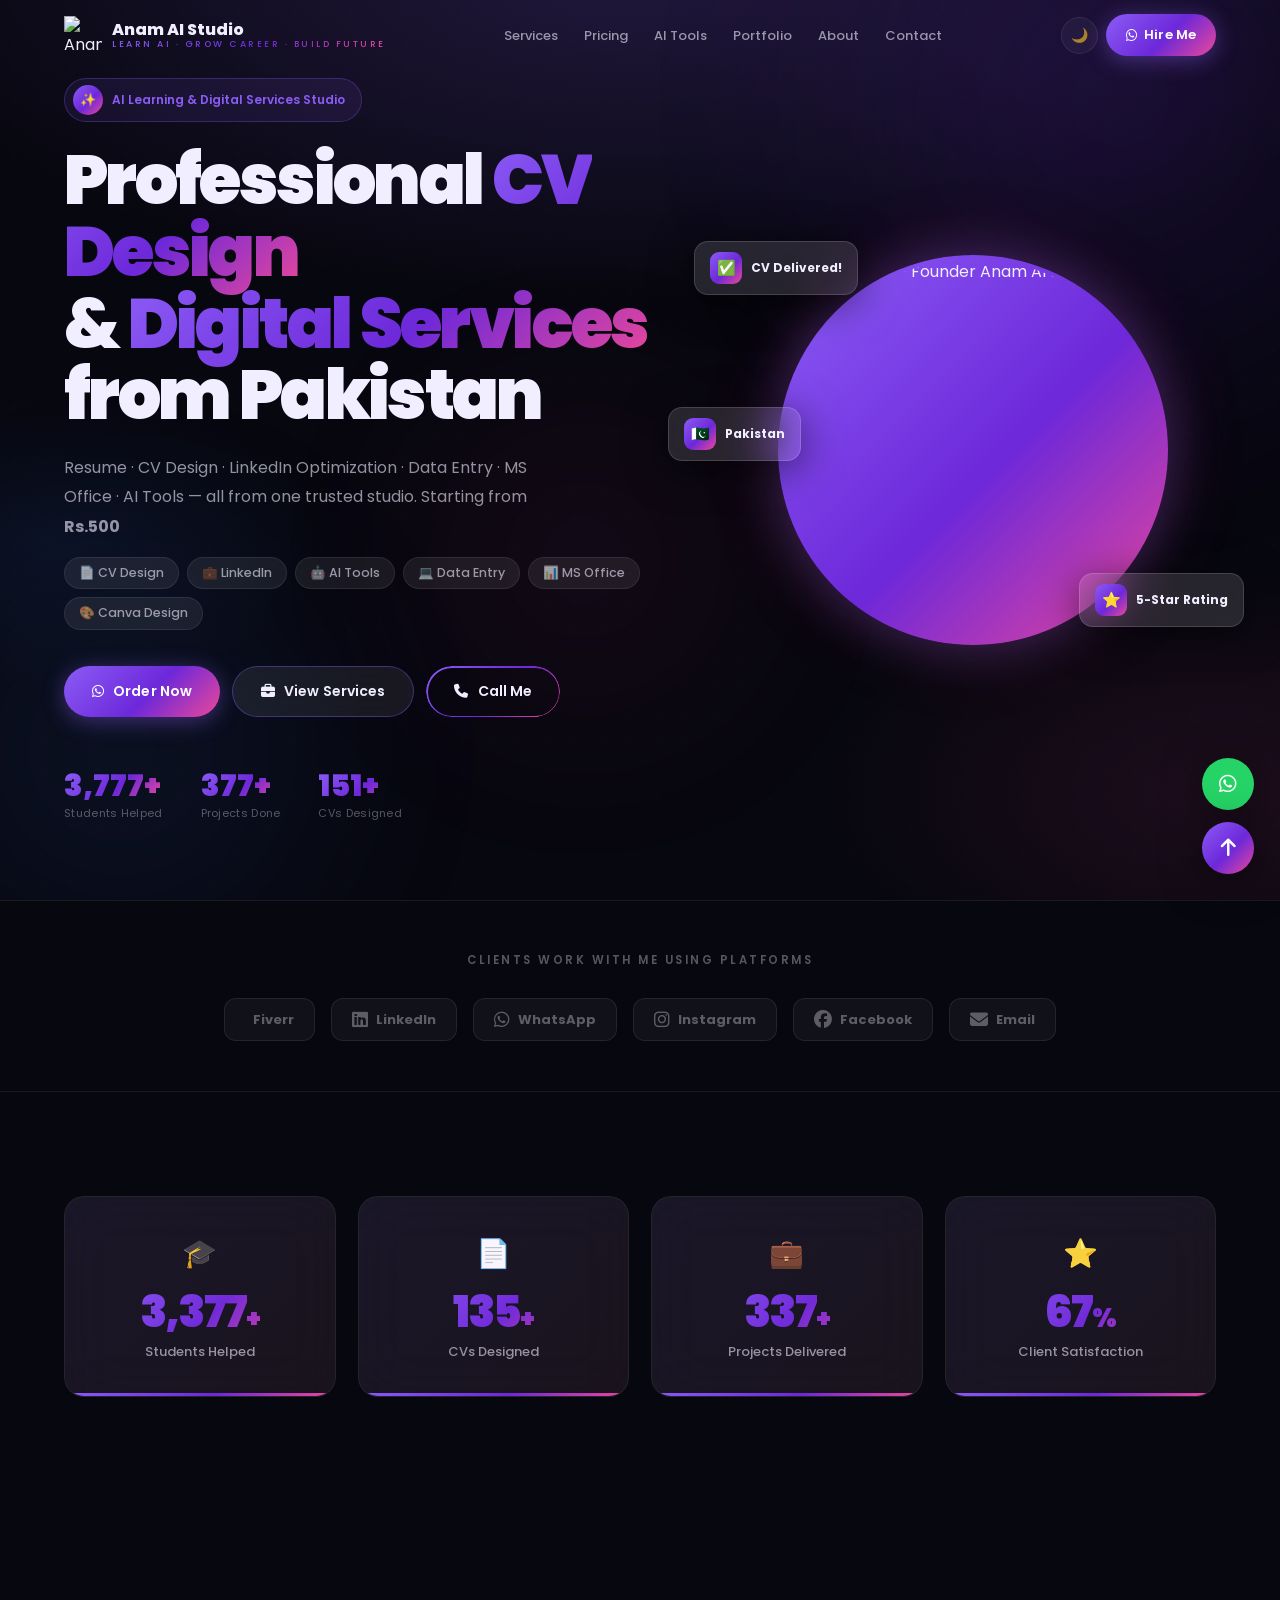
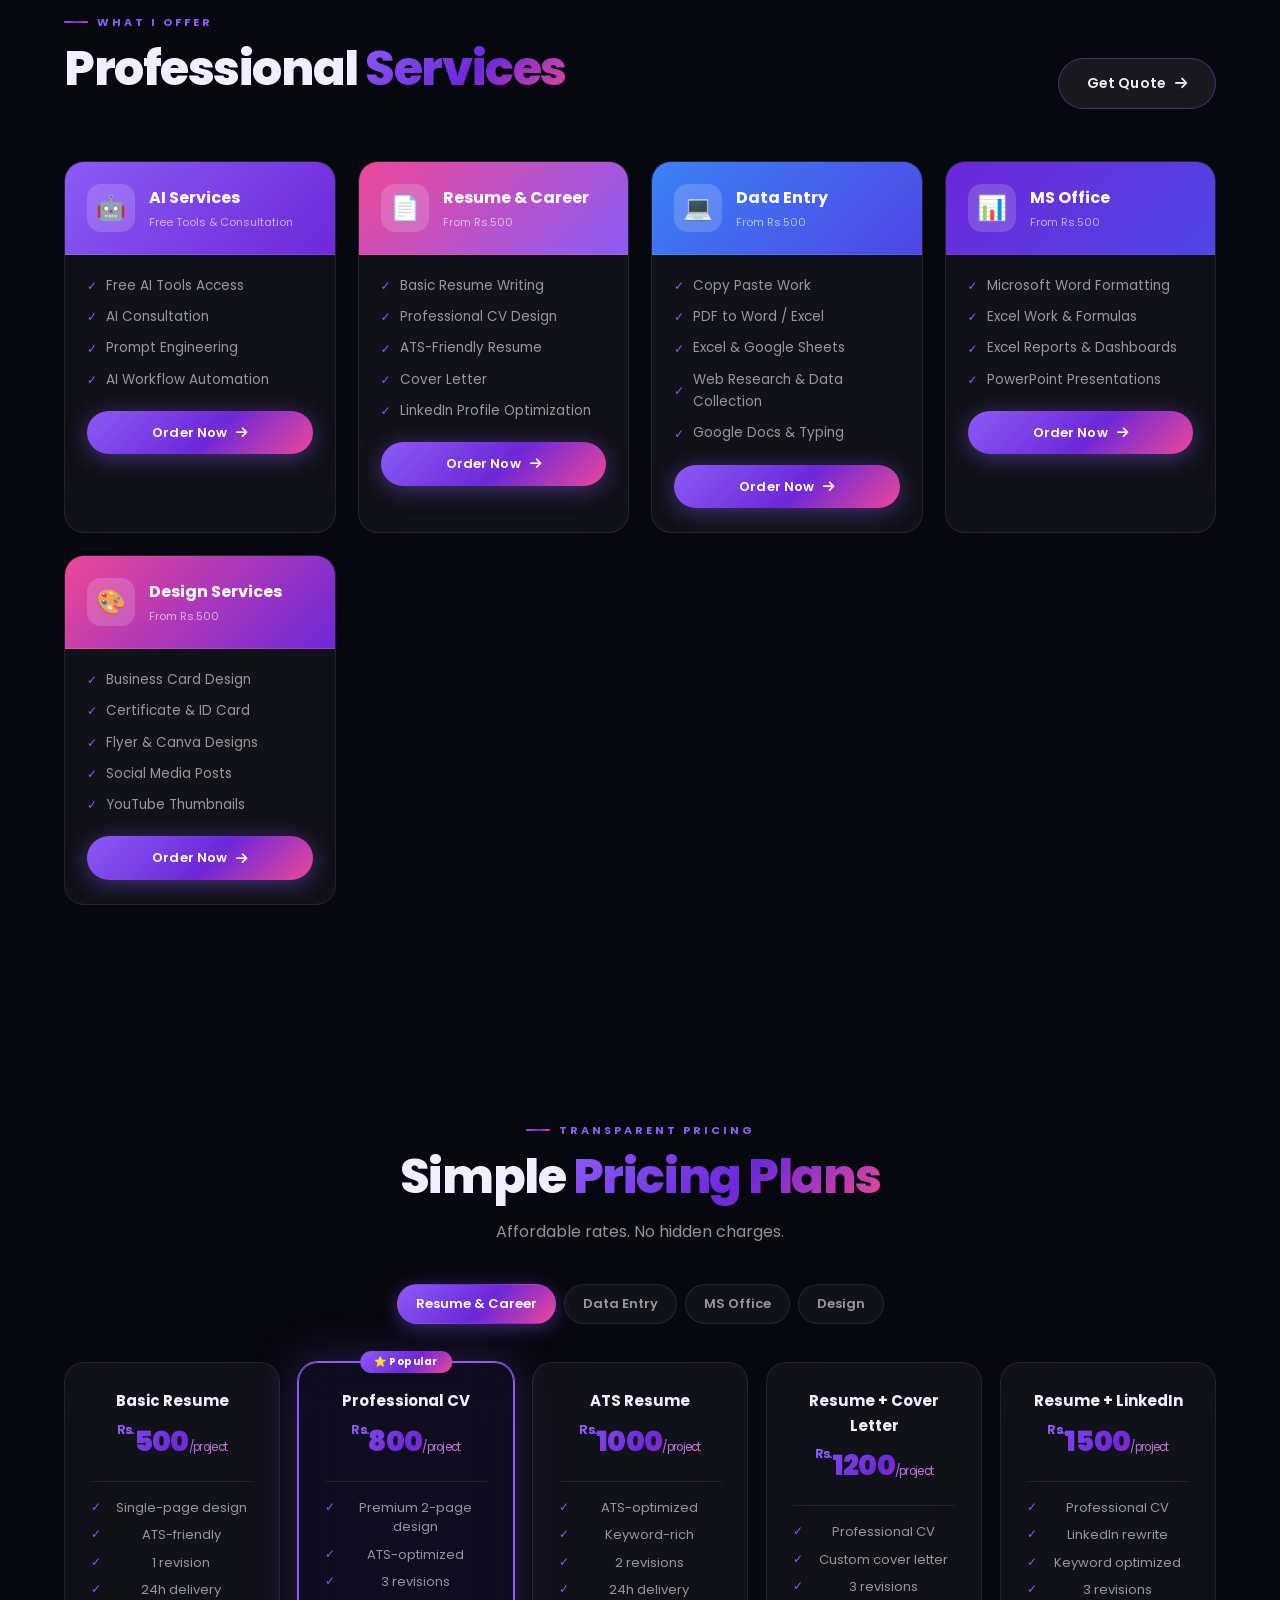
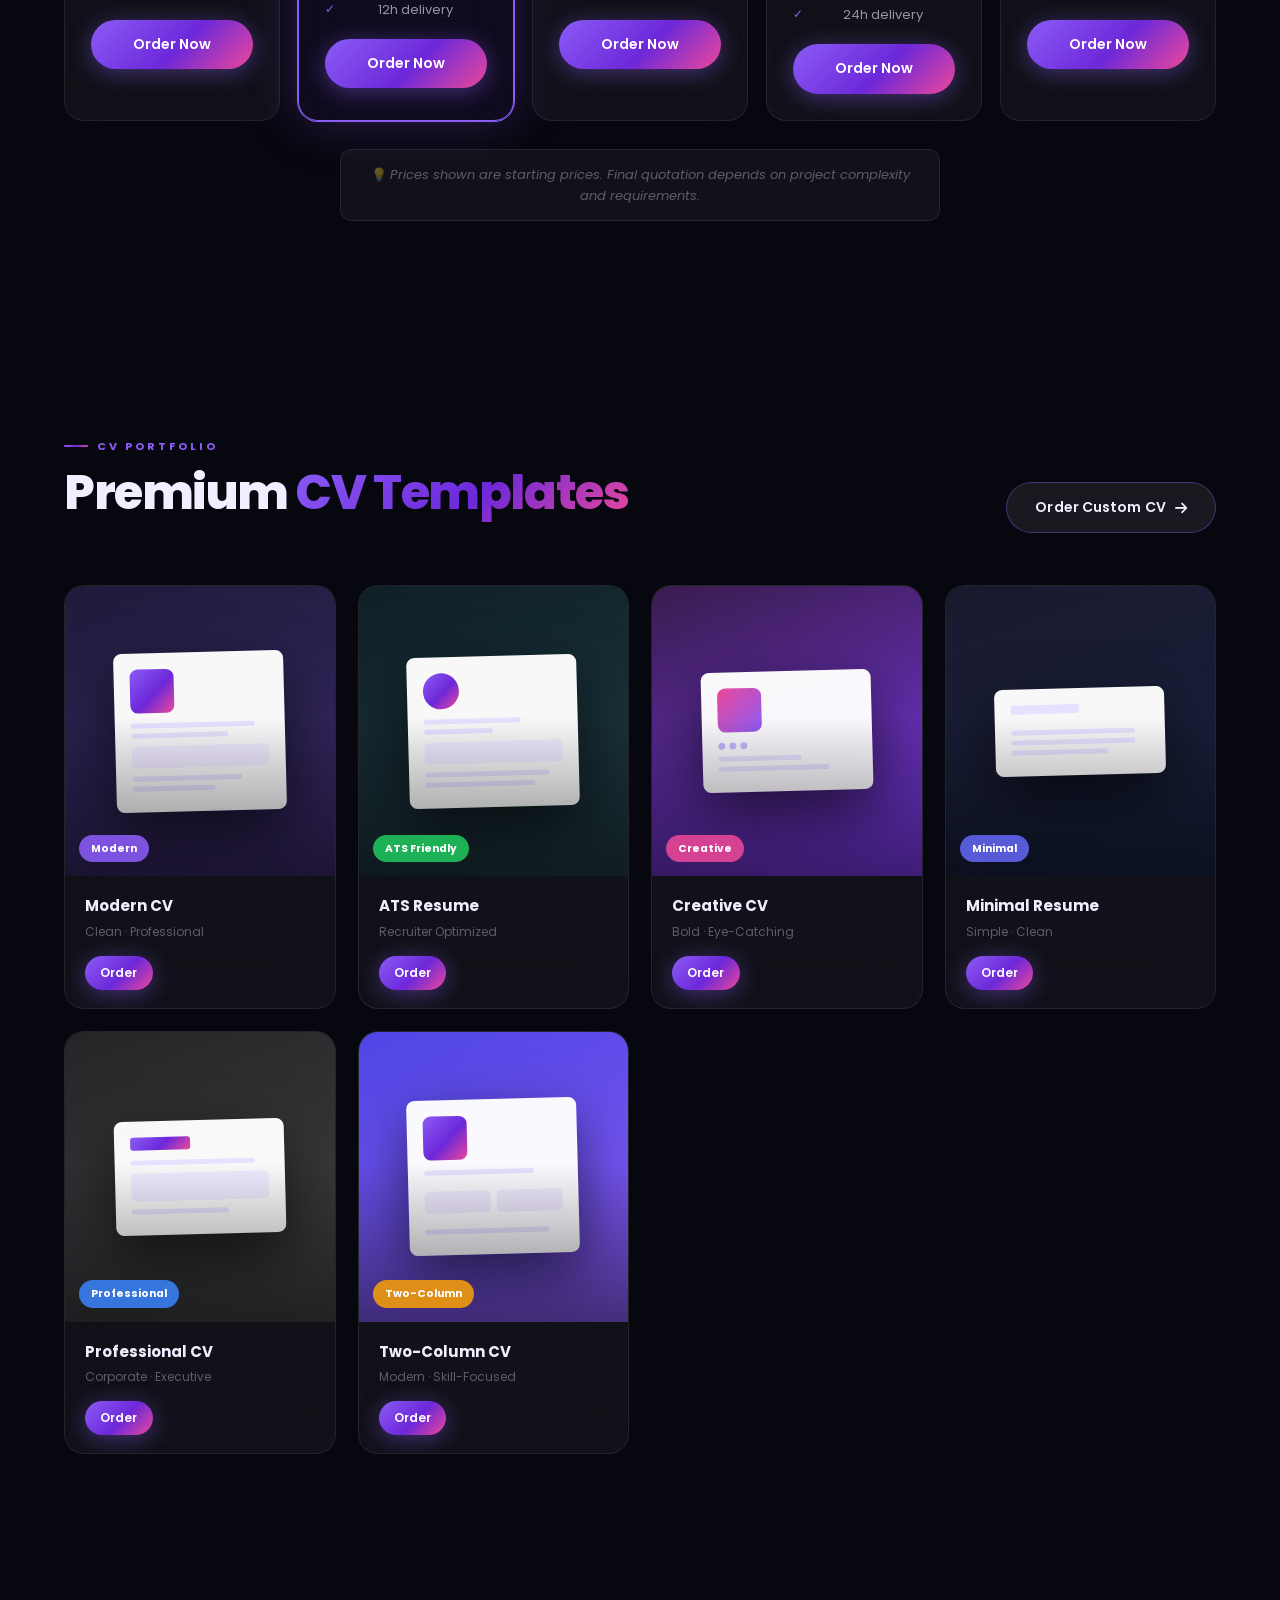
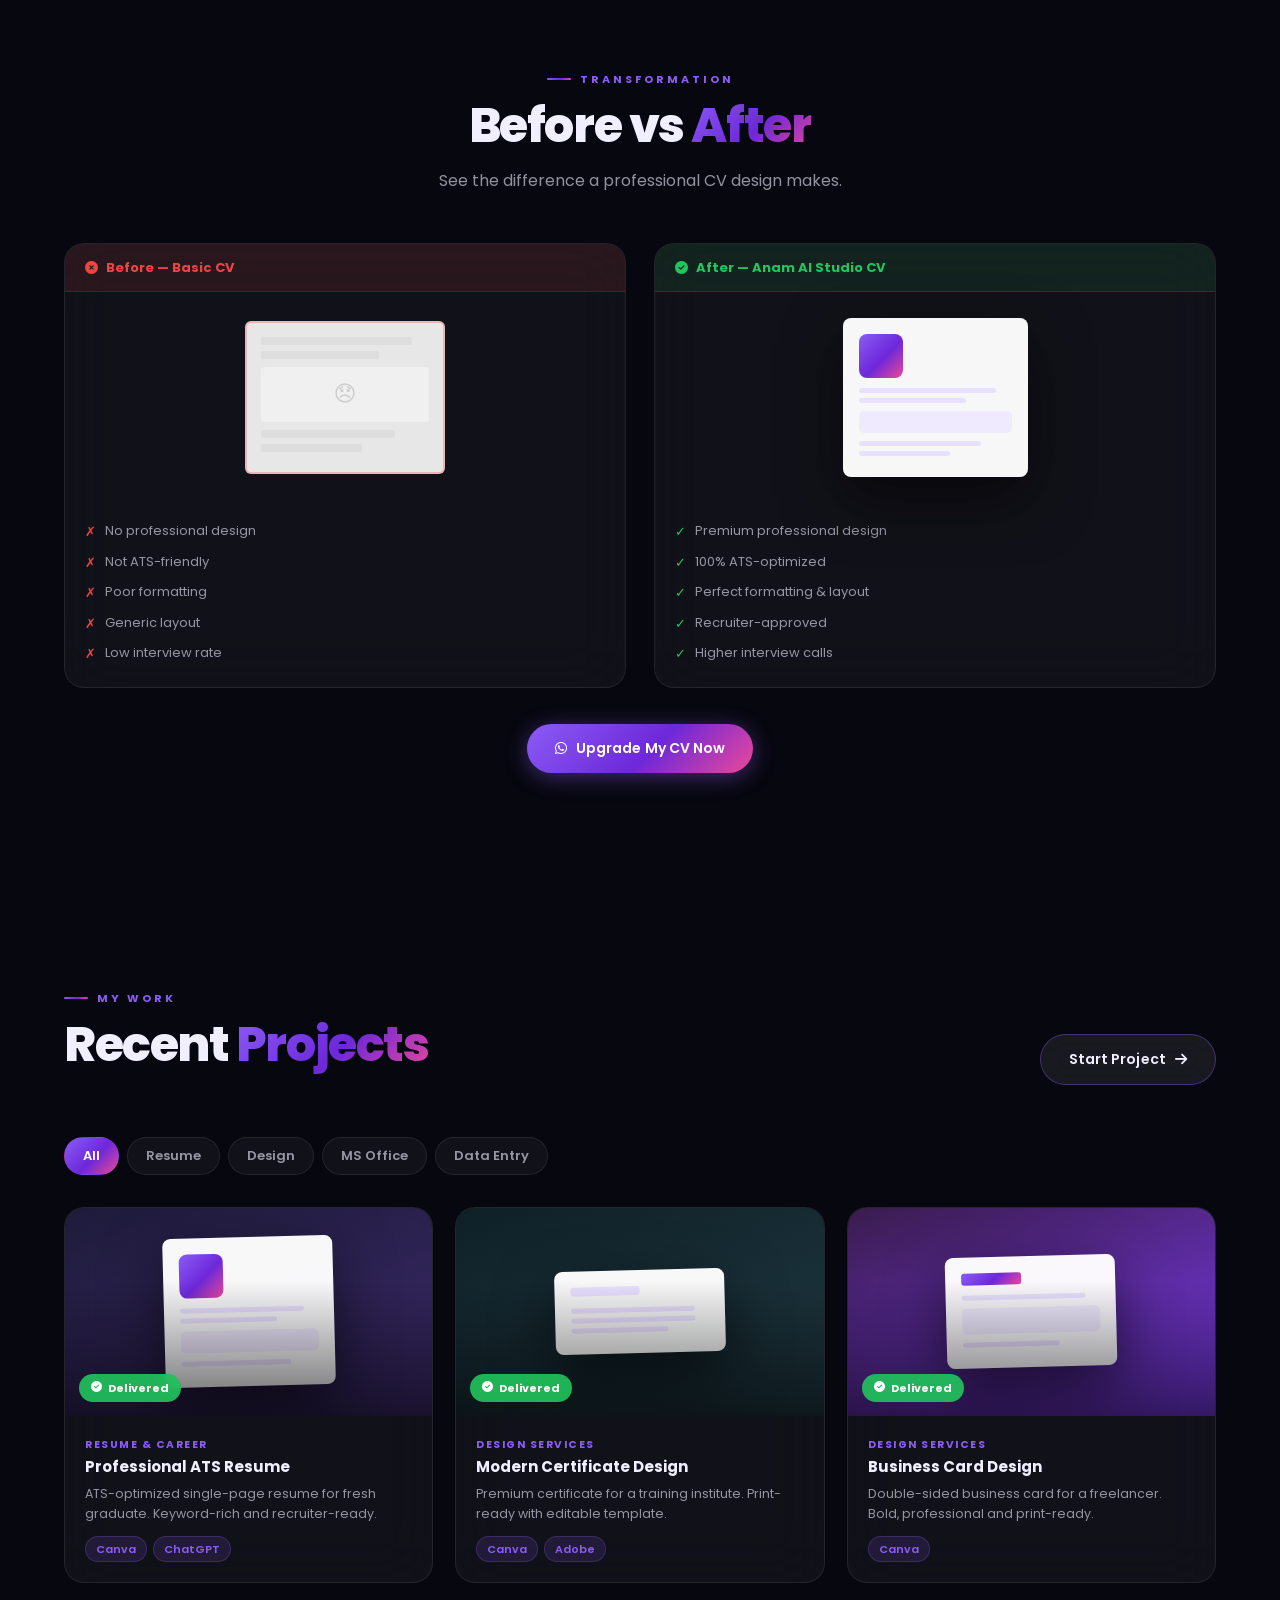
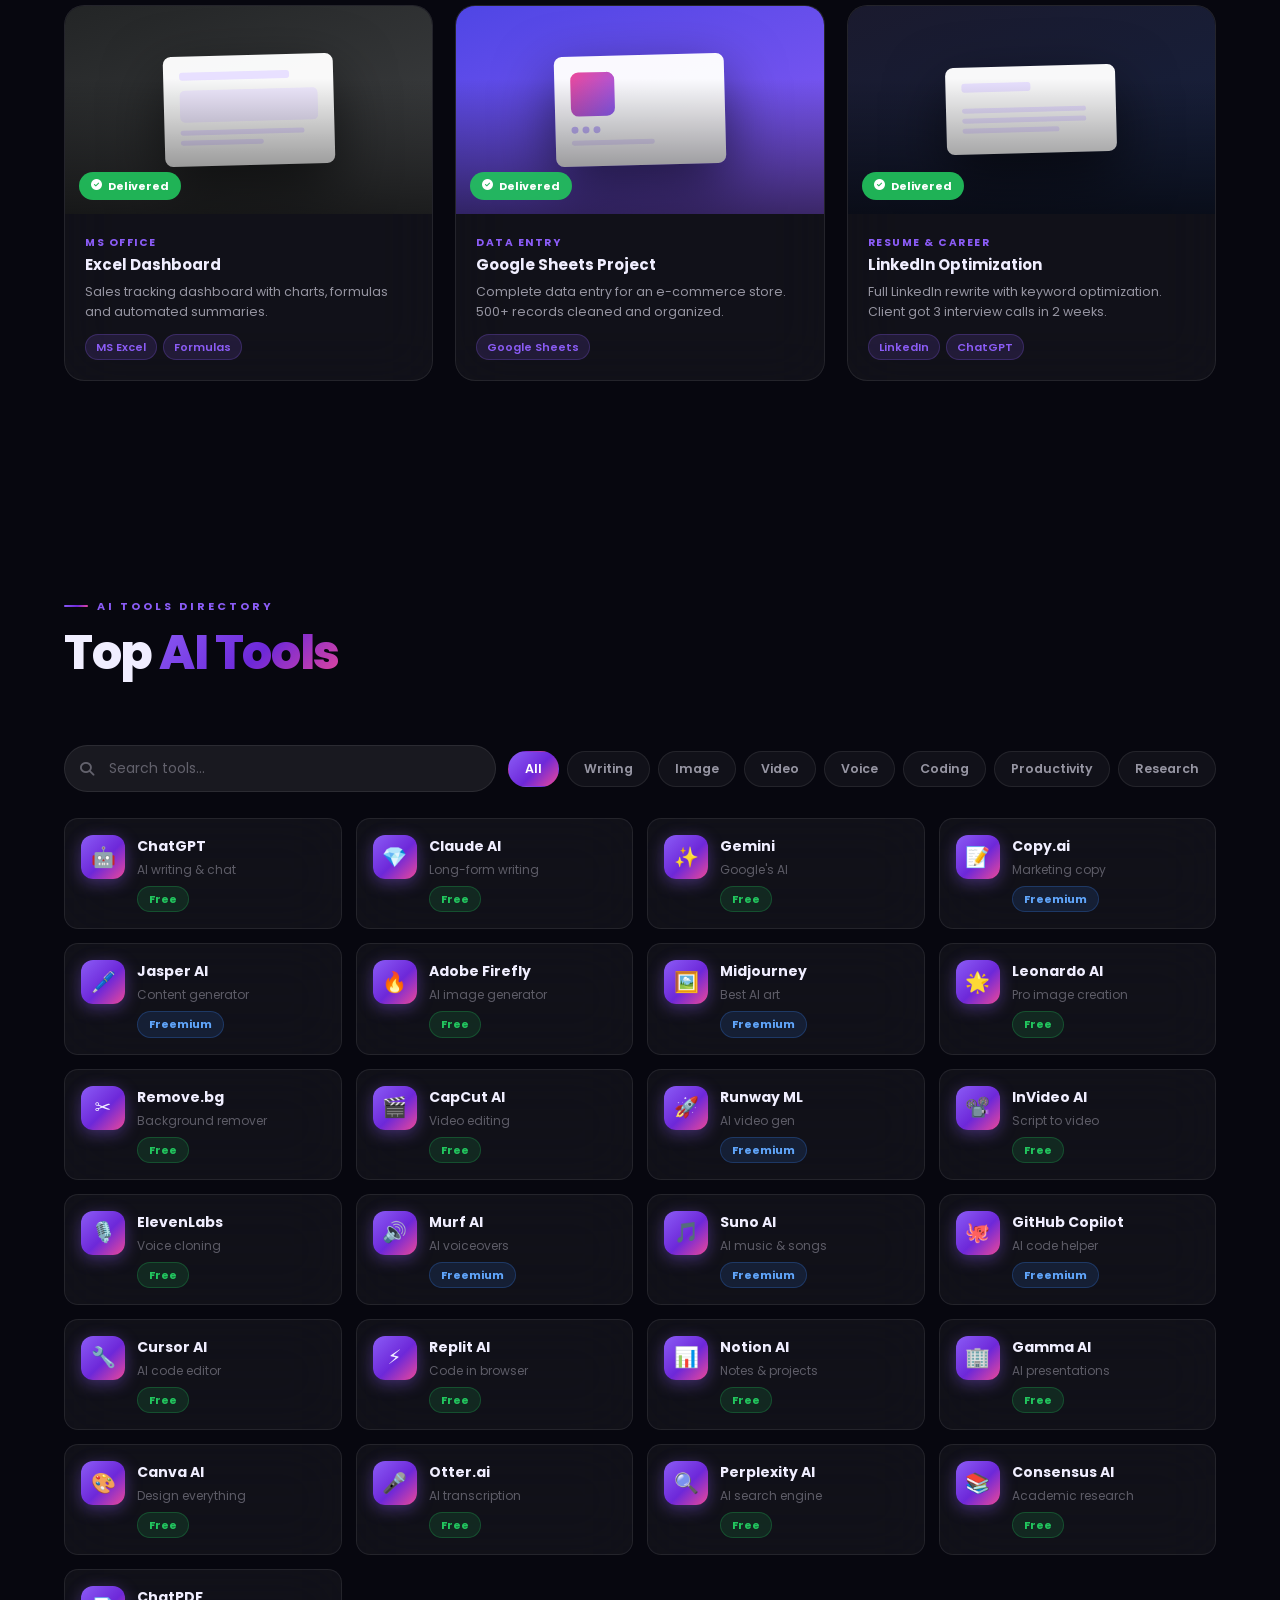
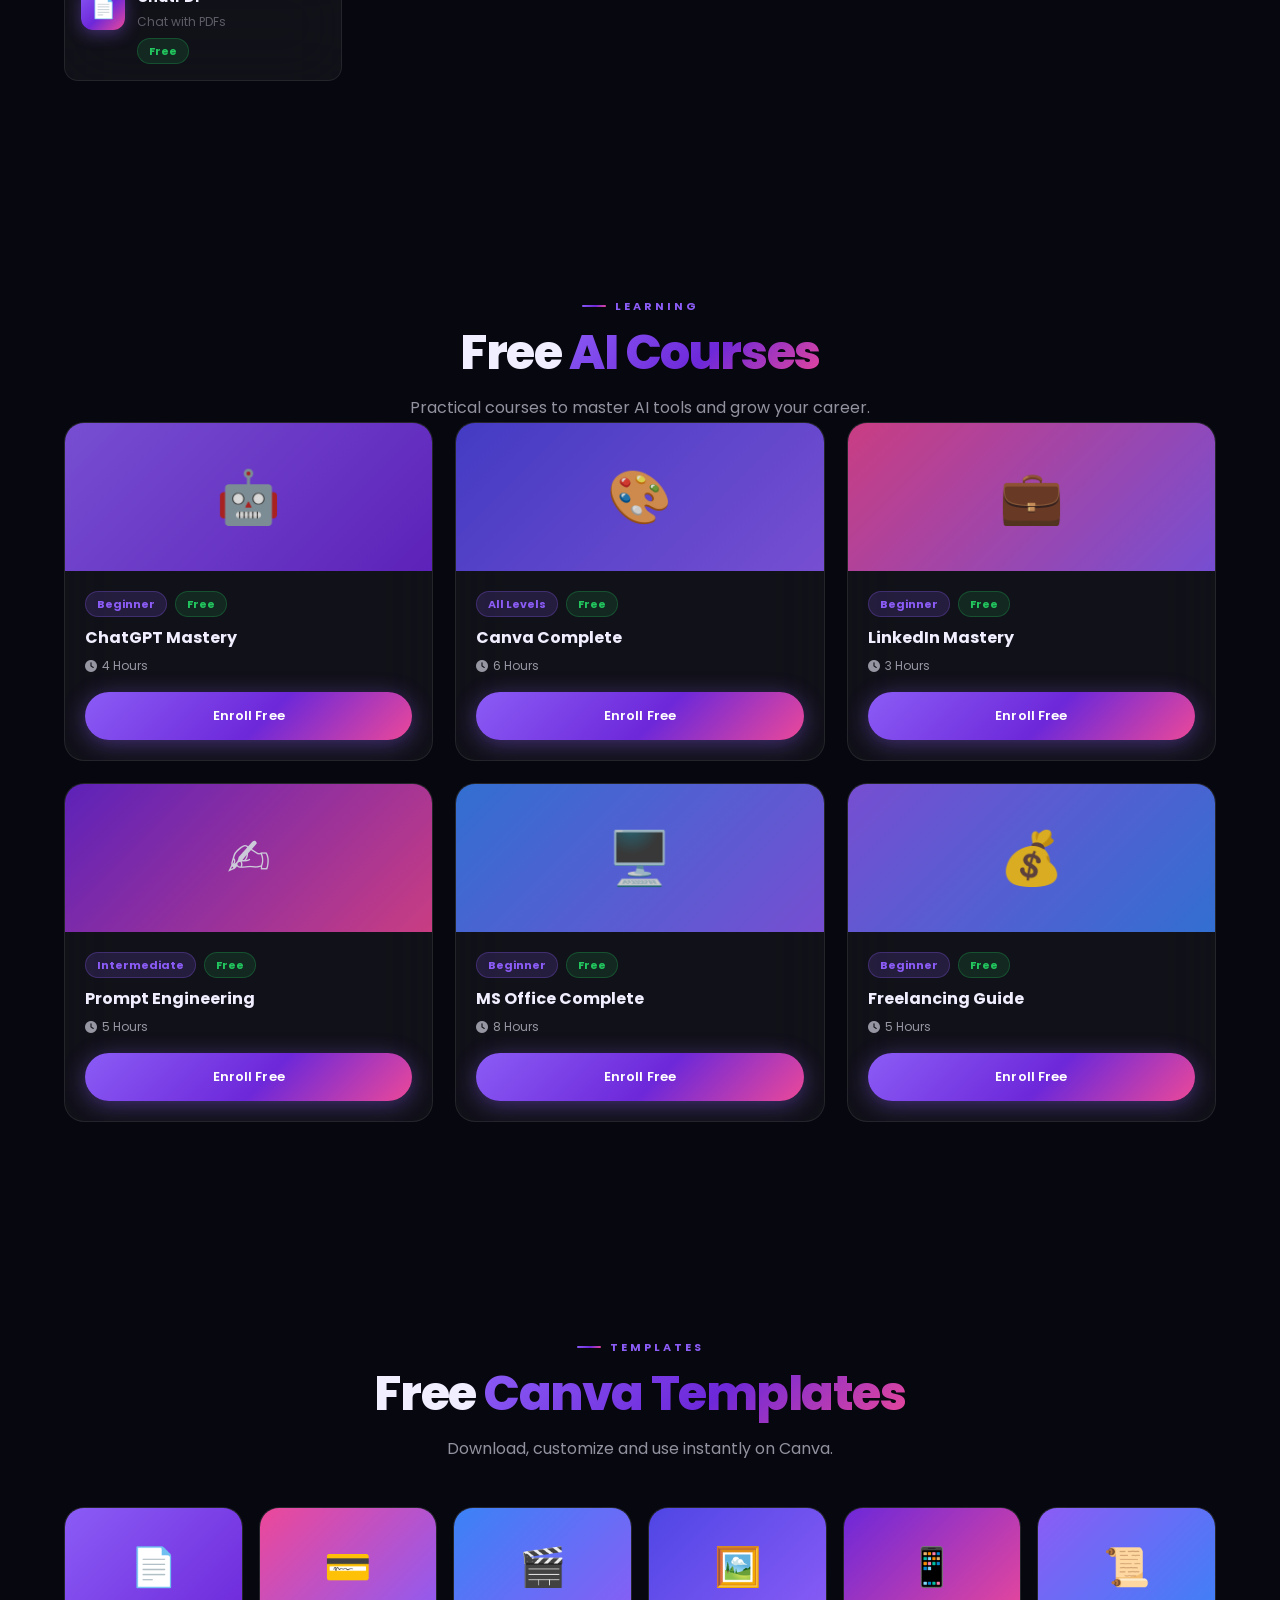
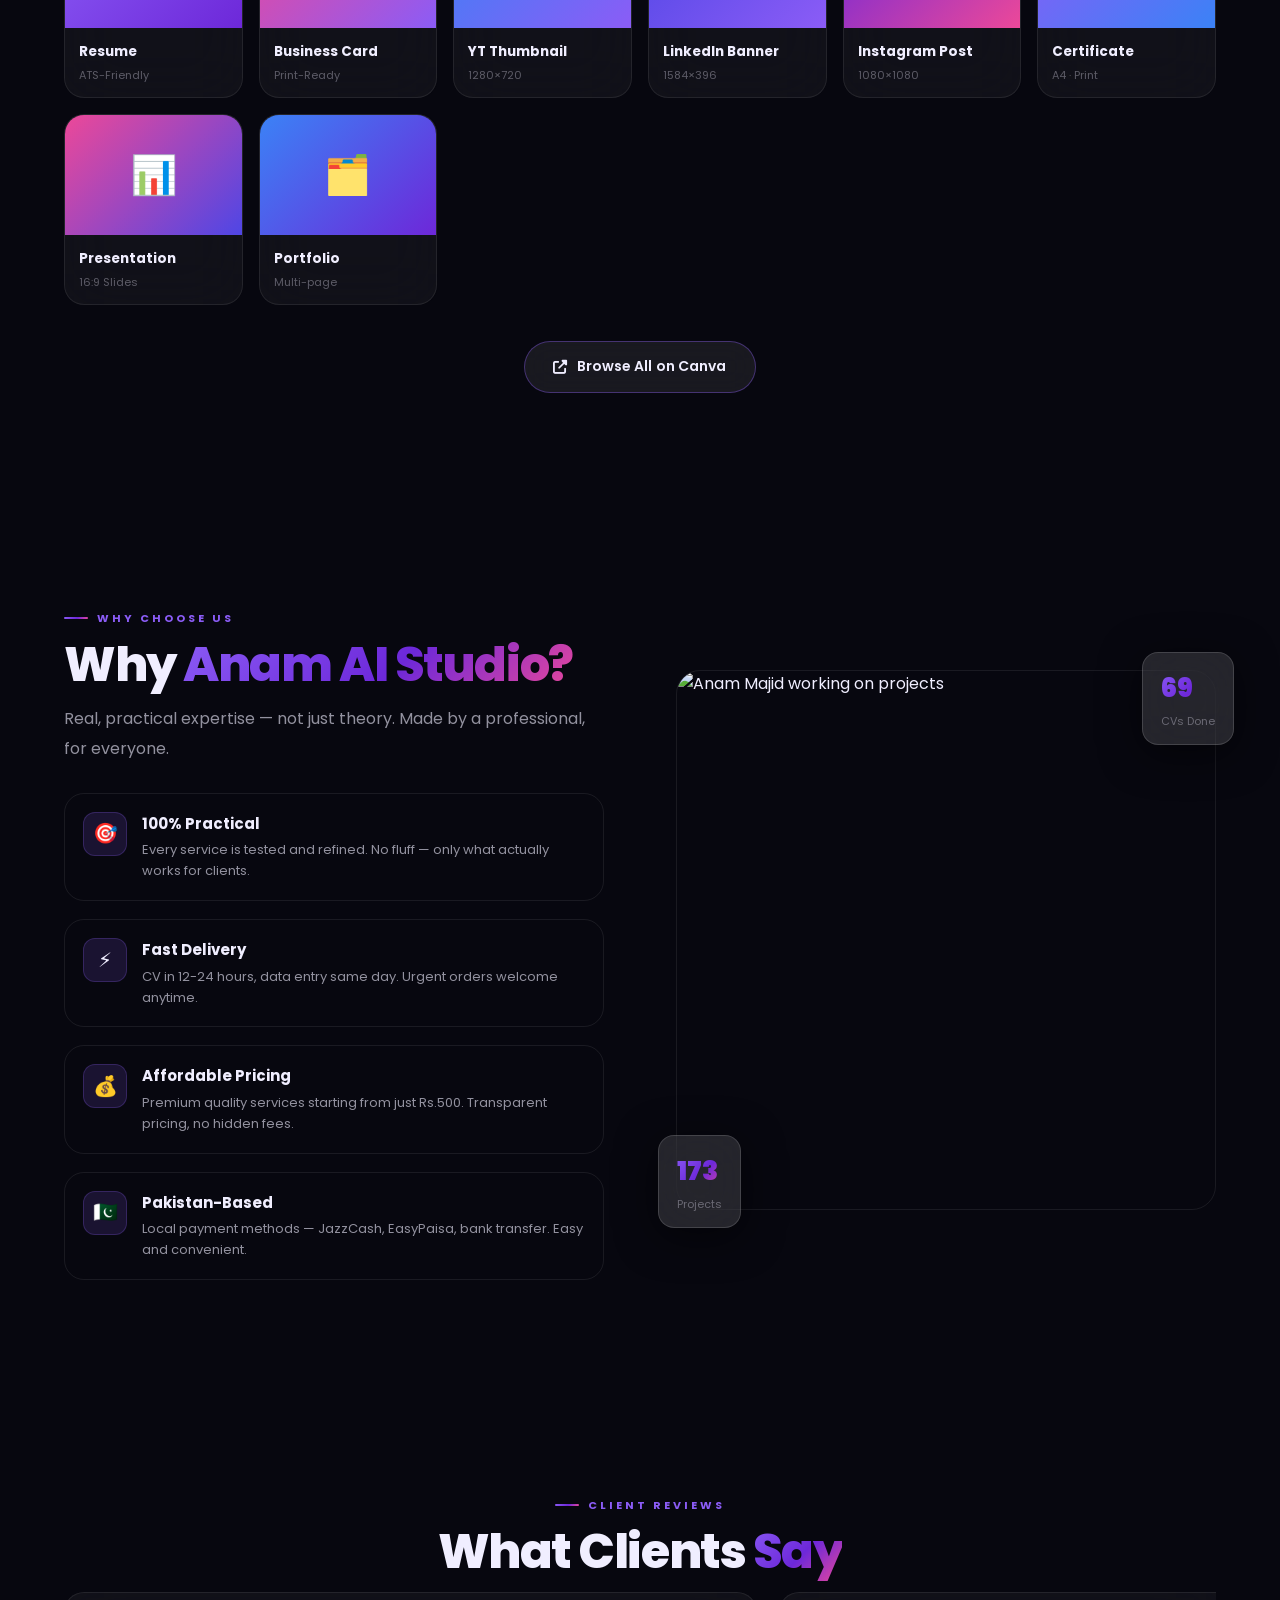
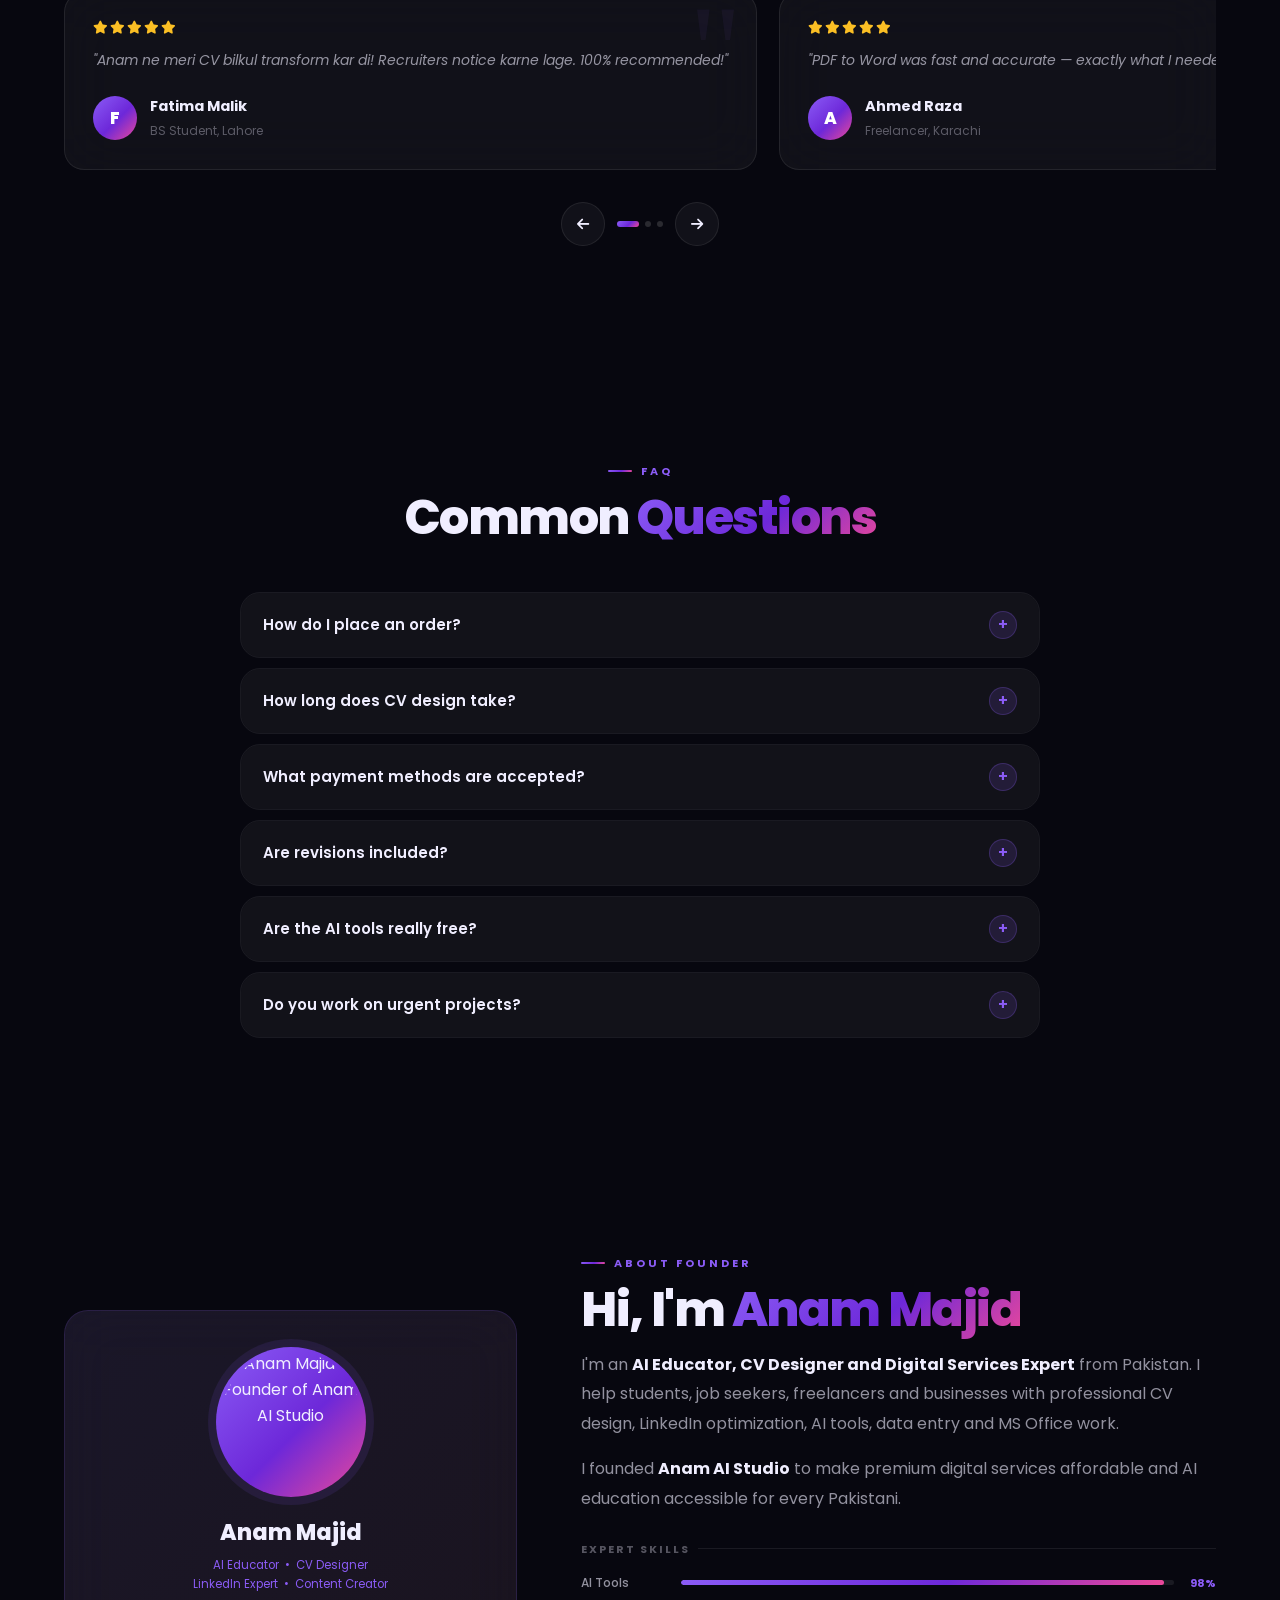
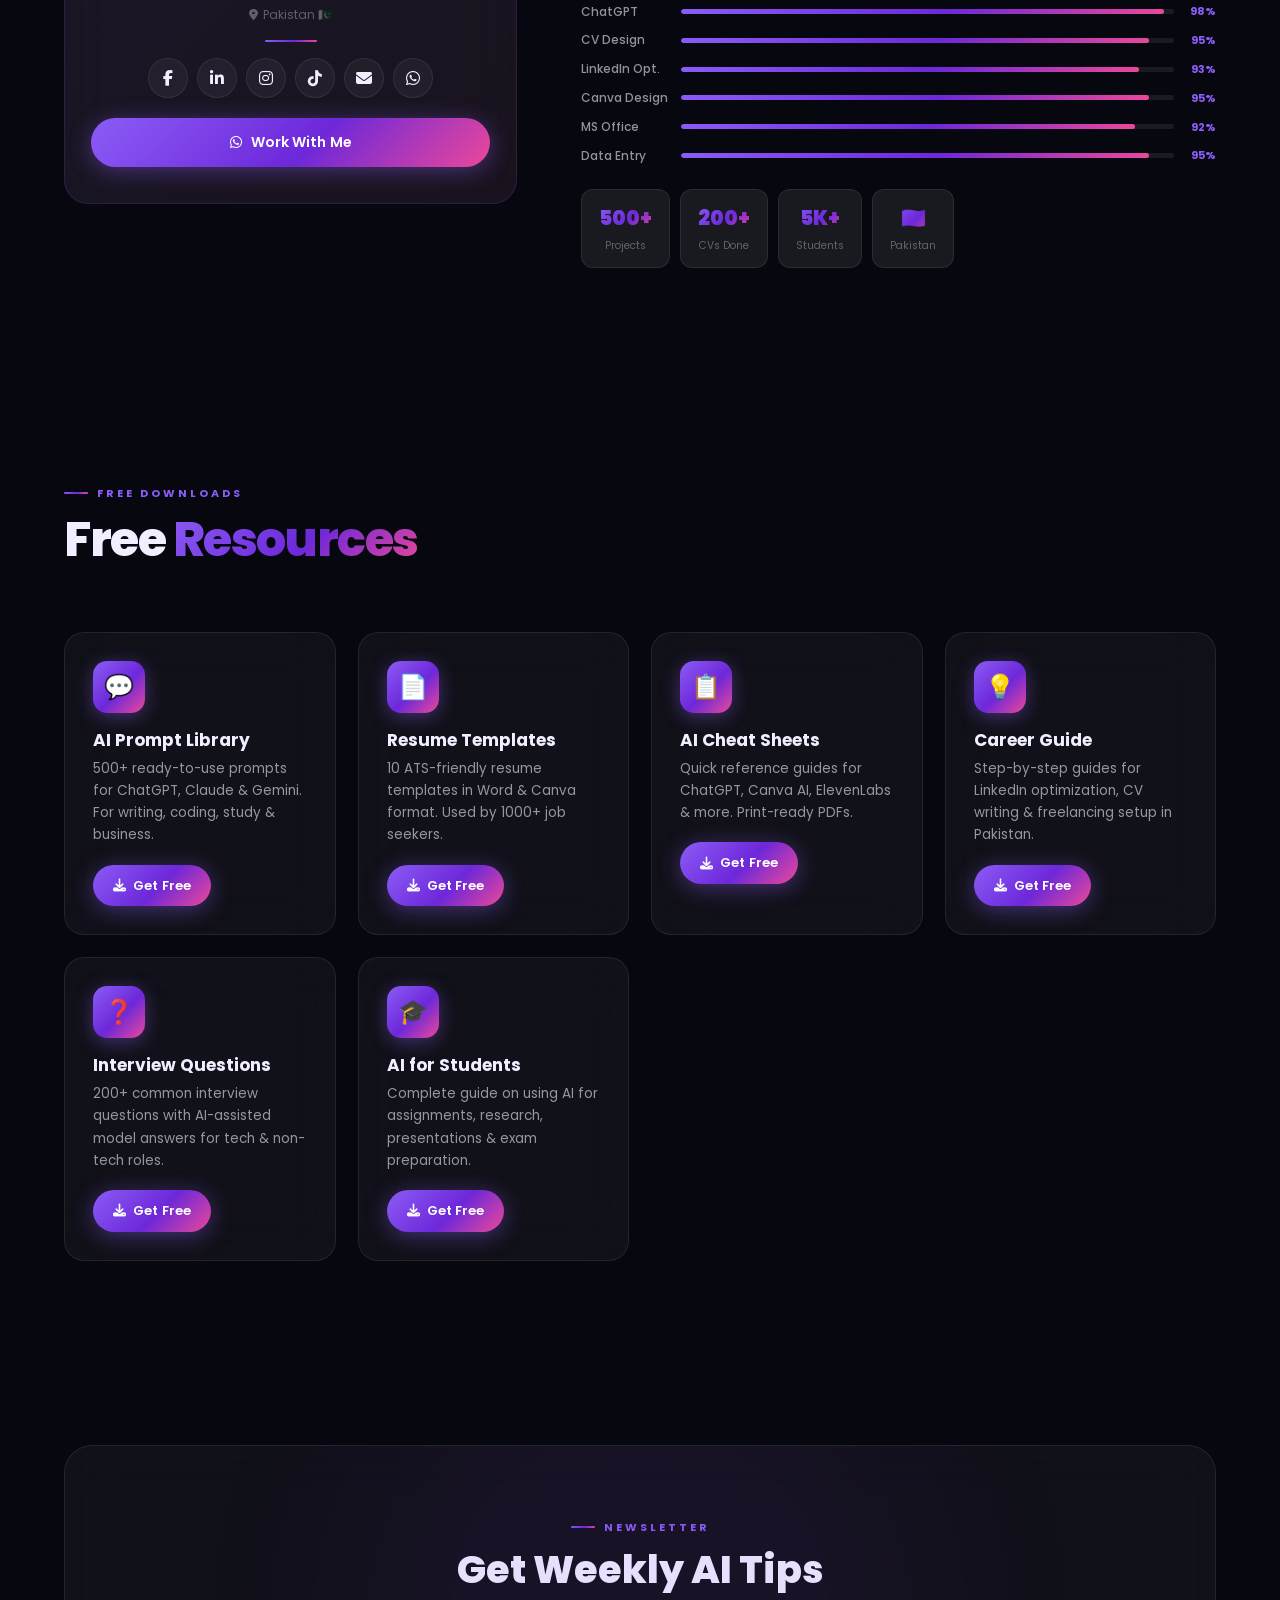
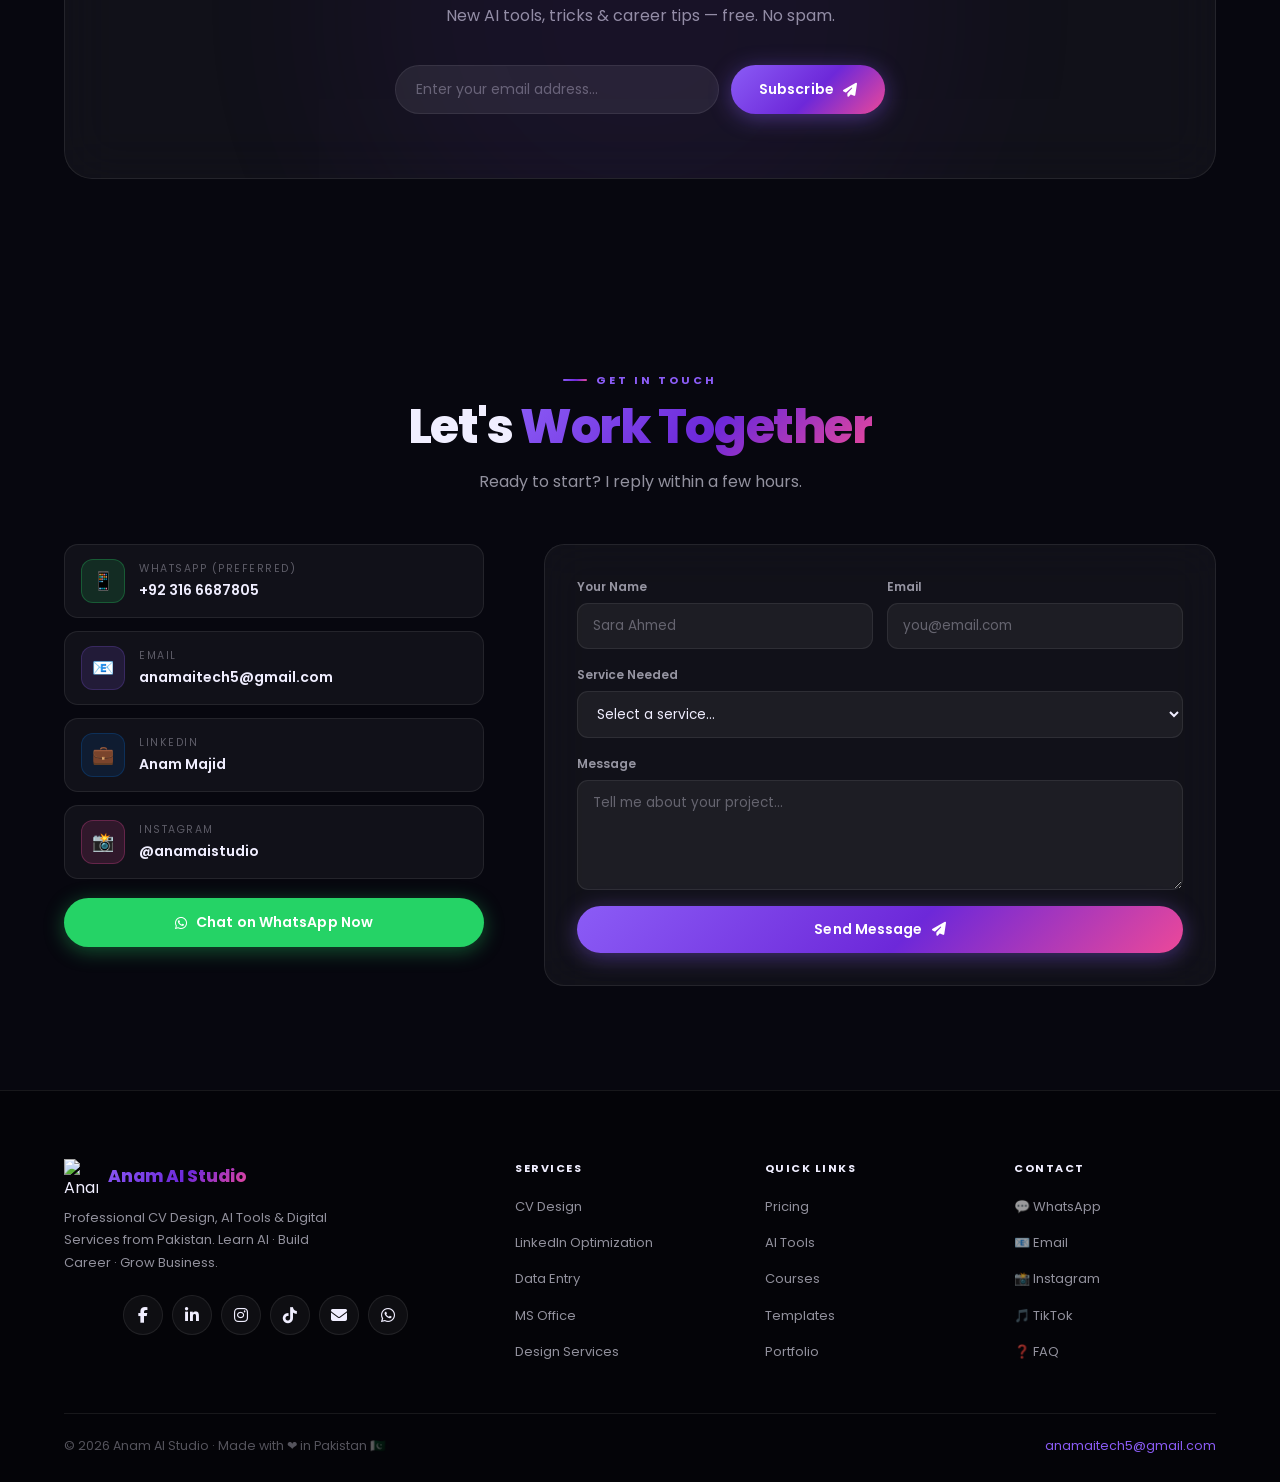
==== index.html @ 68359408 "Add files via upload" ====
<!DOCTYPE html>
<html lang="en">
<head>
<meta charset="UTF-8"/>
<meta name="viewport" content="width=device-width,initial-scale=1.0"/>
<!-- GA4 — DO NOT TOUCH -->
<script async src="https://www.googletagmanager.com/gtag/js?id=G-CHBT2CD6E9"></script>
<script>window.dataLayer=window.dataLayer||[];function gtag(){dataLayer.push(arguments)}gtag('js',new Date());gtag('config','G-CHBT2CD6E9');</script>
<!-- SEO -->
<title>Anam AI Studio — CV Design, AI Tools & Digital Services Pakistan</title>
<meta name="description" content="Professional CV Design, LinkedIn Optimization, AI Tools, Data Entry & MS Office Services. Starting from Rs.500. Pakistan's trusted digital studio."/>
<meta name="keywords" content="CV Design Pakistan,Resume Design,LinkedIn Optimization,AI Tools,Data Entry,MS Office,Canva Design,Anam AI Studio"/>
<meta name="author" content="Anam Majid — Anam AI Studio"/>
<meta name="robots" content="index,follow"/>
<link rel="canonical" href="https://anam-ai-studio.vercel.app/"/>
<!-- OG -->
<meta property="og:type" content="website"/>
<meta property="og:url" content="https://anam-ai-studio.vercel.app/"/>
<meta property="og:title" content="Anam AI Studio — CV Design & Digital Services"/>
<meta property="og:description" content="Professional CV Design, LinkedIn Optimization & AI Tools. Starting from Rs.500."/>
<meta property="og:image" content="https://anam-ai-studio.vercel.app/logo.png"/>
<!-- Twitter -->
<meta name="twitter:card" content="summary_large_image"/>
<meta name="twitter:title" content="Anam AI Studio — CV Design & Digital Services"/>
<meta name="twitter:description" content="Professional CV Design, AI Tools & Digital Services from Pakistan."/>
<meta name="twitter:image" content="https://anam-ai-studio.vercel.app/logo.png"/>
<!-- PWA -->
<link rel="manifest" href="manifest.json"/>
<meta name="theme-color" content="#8B5CF6"/>
<link rel="icon" href="logo.png" type="image/png"/>
<link rel="apple-touch-icon" href="logo.png"/>
<!-- Preload font -->
<link rel="preconnect" href="https://fonts.googleapis.com"/>
<link rel="preconnect" href="https://fonts.gstatic.com" crossorigin/>
<link rel="stylesheet" href="style.css"/>
<link rel="stylesheet" href="https://cdnjs.cloudflare.com/ajax/libs/font-awesome/6.5.0/css/all.min.css"/>
<!-- JSON-LD Schema -->
<script type="application/ld+json">
{"@context":"https://schema.org","@graph":[
{"@type":"Organization","@id":"https://anam-ai-studio.vercel.app/#org",
"name":"Anam AI Studio","url":"https://anam-ai-studio.vercel.app",
"logo":"https://anam-ai-studio.vercel.app/logo.png",
"email":"anamaitech5@gmail.com",
"founder":{"@type":"Person","name":"Anam Majid"},
"sameAs":["https://www.instagram.com/anamaistudio","https://www.facebook.com/share/1K9AoiFiLs/","https://www.linkedin.com/in/anam-majid-9b41b4360"]},
{"@type":"WebSite","@id":"https://anam-ai-studio.vercel.app/#site",
"url":"https://anam-ai-studio.vercel.app","name":"Anam AI Studio",
"publisher":{"@id":"https://anam-ai-studio.vercel.app/#org"},
"potentialAction":{"@type":"SearchAction","target":"https://anam-ai-studio.vercel.app/?s={search_term_string}","query-input":"required name=search_term_string"}},
{"@type":"FAQPage","mainEntity":[
{"@type":"Question","name":"How long does CV design take?","acceptedAnswer":{"@type":"Answer","text":"Basic CV is delivered in 24 hours, Premium CV in 12 hours."}},
{"@type":"Question","name":"What payment methods are accepted?","acceptedAnswer":{"@type":"Answer","text":"JazzCash, EasyPaisa, and bank transfer are accepted."}},
{"@type":"Question","name":"Are AI tools really free?","acceptedAnswer":{"@type":"Answer","text":"Most listed tools have a free tier. Some offer freemium plans."}}
]}
]}
</script>
</head>
<body>
<a href="#main" class="skip">Skip to main content</a>
<div id="progress" role="progressbar" aria-label="Page scroll progress"></div>

<!-- LOADER -->
<div id="loader" role="status" aria-label="Loading">
  <div class="l-logo-wrap">
    <div class="l-logo"><img src="logo.png" alt="Anam AI Studio"/></div>
    <div class="l-spin"></div>
  </div>
  <div class="l-bar"><div class="l-fill"></div></div>
  <div class="l-text">Anam AI Studio</div>
</div>

<!-- NAV -->
<nav id="nav" role="navigation" aria-label="Main navigation">
 <div class="nav-in">
  <a href="#hero" class="nav-logo" aria-label="Anam AI Studio Home">
   <img src="logo.png" alt="Anam AI Studio Logo" width="38" height="38"/>
   <div class="nav-logo-t">Anam AI Studio<small>Learn AI · Grow Career · Build Future</small></div>
  </a>
  <ul class="nav-links" role="list">
   <li><a href="#services">Services</a></li>
   <li><a href="#pricing">Pricing</a></li>
   <li><a href="#tools">AI Tools</a></li>
   <li><a href="#portfolio">Portfolio</a></li>
   <li><a href="#about">About</a></li>
   <li><a href="#contact">Contact</a></li>
  </ul>
  <div class="nav-right">
   <button class="icon-btn" id="theme-btn" aria-label="Toggle dark/light mode"><span id="theme-icon">🌙</span></button>
   <a href="https://wa.me/923166687805?text=Hi%20Anam!%20I%20need%20your%20services." target="_blank" rel="noopener" class="btn btn-p btn-sm" aria-label="Contact on WhatsApp"><i class="fab fa-whatsapp" aria-hidden="true"></i>Hire Me</a>
  </div>
  <button class="burger" id="burger" aria-label="Toggle mobile menu" aria-expanded="false"><span></span><span></span><span></span></button>
 </div>
</nav>
<div id="doverlay" aria-hidden="true"></div>
<nav id="drawer" aria-label="Mobile navigation">
 <button class="drawer-close" id="drawer-close" aria-label="Close menu">✕</button>
 <a href="#services"><i class="fas fa-briefcase" aria-hidden="true"></i>Services</a>
 <a href="#pricing"><i class="fas fa-tag" aria-hidden="true"></i>Pricing</a>
 <a href="#tools"><i class="fas fa-robot" aria-hidden="true"></i>AI Tools</a>
 <a href="#courses"><i class="fas fa-graduation-cap" aria-hidden="true"></i>Courses</a>
 <a href="#portfolio"><i class="fas fa-images" aria-hidden="true"></i>Portfolio</a>
 <a href="#testimonials"><i class="fas fa-star" aria-hidden="true"></i>Reviews</a>
 <a href="#about"><i class="fas fa-user" aria-hidden="true"></i>About</a>
 <a href="#faq"><i class="fas fa-question-circle" aria-hidden="true"></i>FAQ</a>
 <a href="#contact"><i class="fas fa-envelope" aria-hidden="true"></i>Contact</a>
 <div style="margin-top:16px"><a href="https://wa.me/923166687805?text=Hi%20Anam!%20I%20need%20your%20services." target="_blank" class="btn btn-p" style="width:100%;justify-content:center"><i class="fab fa-whatsapp"></i>WhatsApp Me</a></div>
</nav>

<main id="main">
<!-- ═══ HERO ═══ -->
<section id="hero" aria-label="Hero">
 <div class="orb o1" aria-hidden="true"></div>
 <div class="orb o2" aria-hidden="true"></div>
 <div class="orb o3" aria-hidden="true"></div>
 <div class="container hero-in">
  <div class="reveal">
   <div class="hero-badge" role="status">
    <div class="hb-dot">✨</div>
    <span class="hb-txt">AI Learning &amp; Digital Services Studio</span>
   </div>
   <h1 class="hero-h1">Professional <span class="g">CV Design</span><br>&amp; <span class="g">Digital Services</span><br>from Pakistan</h1>
   <p class="hero-desc">Resume · CV Design · LinkedIn Optimization · Data Entry · MS Office · AI Tools — all from one trusted studio. Starting from <strong>Rs.500</strong></p>
   <div class="hero-tags" aria-label="Service tags">
    <span class="h-tag">📄 CV Design</span>
    <span class="h-tag">💼 LinkedIn</span>
    <span class="h-tag">🤖 AI Tools</span>
    <span class="h-tag">💻 Data Entry</span>
    <span class="h-tag">📊 MS Office</span>
    <span class="h-tag">🎨 Canva Design</span>
   </div>
   <div class="hero-cta">
    <a href="https://wa.me/923166687805?text=Hi%20Anam!%20I%20want%20to%20order%20a%20service." target="_blank" rel="noopener" class="btn btn-p"><i class="fab fa-whatsapp" aria-hidden="true"></i>Order Now</a>
    <a href="#services" class="btn btn-g"><i class="fas fa-briefcase" aria-hidden="true"></i>View Services</a>
    <a href="tel:+923166687805" class="btn btn-ab"><i class="fas fa-phone" aria-hidden="true"></i>Call Me</a>
   </div>
   <div class="hero-stats" aria-label="Key statistics">
    <div class="hstat"><span class="hs-n"><span data-count="5000">0</span>+</span><div class="hs-l">Students Helped</div></div>
    <div class="hstat"><span class="hs-n"><span data-count="500">0</span>+</span><div class="hs-l">Projects Done</div></div>
    <div class="hstat"><span class="hs-n"><span data-count="200">0</span>+</span><div class="hs-l">CVs Designed</div></div>
   </div>
  </div>
  <div class="hero-photo-w reveal d2" aria-hidden="true">
   <div class="hero-ring">
    <img src="founder.png" alt="Anam Majid — Founder Anam AI Studio" width="390" height="390" fetchpriority="high"/>
   </div>
   <div class="hchip hc1"><div class="hchip-i">✅</div>CV Delivered!</div>
   <div class="hchip hc2"><div class="hchip-i">⭐</div>5-Star Rating</div>
   <div class="hchip hc3"><div class="hchip-i">🇵🇰</div>Pakistan</div>
  </div>
 </div>
</section>

<!-- ═══ TRUSTED BY ═══ -->
<section id="trusted" aria-label="Trusted platforms">
 <div class="container">
  <p class="trusted-lbl">Clients work with me using platforms</p>
  <div class="trusted-logos" role="list">
   <div class="t-logo" role="listitem"><i class="fab fa-fiverr" aria-hidden="true"></i>Fiverr</div>
   <div class="t-logo" role="listitem"><i class="fab fa-linkedin" aria-hidden="true"></i>LinkedIn</div>
   <div class="t-logo" role="listitem"><i class="fab fa-whatsapp" aria-hidden="true"></i>WhatsApp</div>
   <div class="t-logo" role="listitem"><i class="fab fa-instagram" aria-hidden="true"></i>Instagram</div>
   <div class="t-logo" role="listitem"><i class="fab fa-facebook" aria-hidden="true"></i>Facebook</div>
   <div class="t-logo" role="listitem"><i class="fas fa-envelope" aria-hidden="true"></i>Email</div>
  </div>
 </div>
</section>

<!-- ═══ STATS ═══ -->
<section class="section" id="stats" aria-label="Statistics">
 <div class="container">
  <div class="stats-grid">
   <div class="card stat-c reveal d1"><span class="stat-ico" aria-hidden="true">🎓</span><span class="stat-n"><span data-count="5000">0</span><span class="stat-suf">+</span></span><div class="stat-lbl">Students Helped</div></div>
   <div class="card stat-c reveal d2"><span class="stat-ico" aria-hidden="true">📄</span><span class="stat-n"><span data-count="200">0</span><span class="stat-suf">+</span></span><div class="stat-lbl">CVs Designed</div></div>
   <div class="card stat-c reveal d3"><span class="stat-ico" aria-hidden="true">💼</span><span class="stat-n"><span data-count="500">0</span><span class="stat-suf">+</span></span><div class="stat-lbl">Projects Delivered</div></div>
   <div class="card stat-c reveal d4"><span class="stat-ico" aria-hidden="true">⭐</span><span class="stat-n"><span data-count="100">0</span><span class="stat-suf">%</span></span><div class="stat-lbl">Client Satisfaction</div></div>
  </div>
 </div>
</section>

<!-- ═══ SERVICES ═══ -->
<section class="section" id="services" aria-label="Services">
 <div class="container">
  <div class="sec-hd reveal">
   <div><span class="eyebrow">What I Offer</span><h2 class="h2">Professional <span class="g">Services</span></h2></div>
   <a href="https://wa.me/923166687805?text=Hi%20Anam!%20I%20need%20a%20quote." target="_blank" rel="noopener" class="btn btn-g">Get Quote <i class="fas fa-arrow-right" aria-hidden="true"></i></a>
  </div>
  <div class="srv-grid">
   <article class="card srv-card reveal d1">
    <div class="srv-hd" style="background:linear-gradient(135deg,#8B5CF6,#6D28D9)">
     <div class="srv-ico">🤖</div><div><div class="srv-cat">AI Services</div><div class="srv-tag">Free Tools &amp; Consultation</div></div>
    </div>
    <div class="srv-bd"><ul class="srv-list"><li>Free AI Tools Access</li><li>AI Consultation</li><li>Prompt Engineering</li><li>AI Workflow Automation</li></ul>
    <a href="https://wa.me/923166687805?text=Hi%20Anam!%20I%20need%20AI%20Services." target="_blank" class="btn btn-p srv-btn">Order Now <i class="fas fa-arrow-right" aria-hidden="true"></i></a></div>
   </article>
   <article class="card srv-card reveal d2">
    <div class="srv-hd" style="background:linear-gradient(135deg,#EC4899,#8B5CF6)">
     <div class="srv-ico">📄</div><div><div class="srv-cat">Resume &amp; Career</div><div class="srv-tag">From Rs.500</div></div>
    </div>
    <div class="srv-bd"><ul class="srv-list"><li>Basic Resume Writing</li><li>Professional CV Design</li><li>ATS-Friendly Resume</li><li>Cover Letter</li><li>LinkedIn Profile Optimization</li></ul>
    <a href="https://wa.me/923166687805?text=Hi%20Anam!%20I%20need%20a%20CV%20Design." target="_blank" class="btn btn-p srv-btn">Order Now <i class="fas fa-arrow-right" aria-hidden="true"></i></a></div>
   </article>
   <article class="card srv-card reveal d3">
    <div class="srv-hd" style="background:linear-gradient(135deg,#3B82F6,#4F46E5)">
     <div class="srv-ico">💻</div><div><div class="srv-cat">Data Entry</div><div class="srv-tag">From Rs.500</div></div>
    </div>
    <div class="srv-bd"><ul class="srv-list"><li>Copy Paste Work</li><li>PDF to Word / Excel</li><li>Excel &amp; Google Sheets</li><li>Web Research &amp; Data Collection</li><li>Google Docs &amp; Typing</li></ul>
    <a href="https://wa.me/923166687805?text=Hi%20Anam!%20I%20need%20Data%20Entry." target="_blank" class="btn btn-p srv-btn">Order Now <i class="fas fa-arrow-right" aria-hidden="true"></i></a></div>
   </article>
   <article class="card srv-card reveal d1">
    <div class="srv-hd" style="background:linear-gradient(135deg,#6D28D9,#4F46E5)">
     <div class="srv-ico">📊</div><div><div class="srv-cat">MS Office</div><div class="srv-tag">From Rs.500</div></div>
    </div>
    <div class="srv-bd"><ul class="srv-list"><li>Microsoft Word Formatting</li><li>Excel Work &amp; Formulas</li><li>Excel Reports &amp; Dashboards</li><li>PowerPoint Presentations</li></ul>
    <a href="https://wa.me/923166687805?text=Hi%20Anam!%20I%20need%20MS%20Office%20work." target="_blank" class="btn btn-p srv-btn">Order Now <i class="fas fa-arrow-right" aria-hidden="true"></i></a></div>
   </article>
   <article class="card srv-card reveal d2">
    <div class="srv-hd" style="background:linear-gradient(135deg,#EC4899,#6D28D9)">
     <div class="srv-ico">🎨</div><div><div class="srv-cat">Design Services</div><div class="srv-tag">From Rs.500</div></div>
    </div>
    <div class="srv-bd"><ul class="srv-list"><li>Business Card Design</li><li>Certificate &amp; ID Card</li><li>Flyer &amp; Canva Designs</li><li>Social Media Posts</li><li>YouTube Thumbnails</li></ul>
    <a href="https://wa.me/923166687805?text=Hi%20Anam!%20I%20need%20Design%20Services." target="_blank" class="btn btn-p srv-btn">Order Now <i class="fas fa-arrow-right" aria-hidden="true"></i></a></div>
   </article>
  </div>
 </div>
</section>

<!-- ═══ PRICING ═══ -->
<section class="section" id="pricing" aria-label="Pricing">
 <div class="container sec-center">
  <div class="reveal"><span class="eyebrow">Transparent Pricing</span><h2 class="h2">Simple <span class="g">Pricing Plans</span></h2><p class="sub">Affordable rates. No hidden charges.</p></div>
  <div class="price-tabs reveal" style="margin-top:38px" role="tablist">
   <button class="ptab active" data-tab="resume" role="tab" aria-selected="true">Resume &amp; Career</button>
   <button class="ptab" data-tab="data" role="tab" aria-selected="false">Data Entry</button>
   <button class="ptab" data-tab="office" role="tab" aria-selected="false">MS Office</button>
   <button class="ptab" data-tab="design" role="tab" aria-selected="false">Design</button>
  </div>
  <!-- Resume -->
  <div class="price-panel active" id="tab-resume" role="tabpanel">
   <div class="price-grid">
    <div class="card pc reveal d1"><div class="pc-name">Basic Resume</div><div class="pc-price"><sub>Rs.</sub>500<span>/project</span></div><div class="pc-div"></div><ul class="pc-feats"><li>Single-page design</li><li>ATS-friendly</li><li>1 revision</li><li>24h delivery</li></ul><a href="https://wa.me/923166687805?text=Hi!%20I%20want%20Basic%20Resume%20Rs.500" target="_blank" class="btn btn-p" style="width:100%;justify-content:center">Order Now</a></div>
    <div class="card pc hot reveal d2"><div class="hot-lbl">⭐ Popular</div><div class="pc-name">Professional CV</div><div class="pc-price"><sub>Rs.</sub>800<span>/project</span></div><div class="pc-div"></div><ul class="pc-feats"><li>Premium 2-page design</li><li>ATS-optimized</li><li>3 revisions</li><li>12h delivery</li></ul><a href="https://wa.me/923166687805?text=Hi!%20I%20want%20Professional%20CV%20Rs.800" target="_blank" class="btn btn-p" style="width:100%;justify-content:center">Order Now</a></div>
    <div class="card pc reveal d3"><div class="pc-name">ATS Resume</div><div class="pc-price"><sub>Rs.</sub>1000<span>/project</span></div><div class="pc-div"></div><ul class="pc-feats"><li>ATS-optimized</li><li>Keyword-rich</li><li>2 revisions</li><li>24h delivery</li></ul><a href="https://wa.me/923166687805?text=Hi!%20I%20want%20ATS%20Resume%20Rs.1000" target="_blank" class="btn btn-p" style="width:100%;justify-content:center">Order Now</a></div>
    <div class="card pc reveal d1"><div class="pc-name">Resume + Cover Letter</div><div class="pc-price"><sub>Rs.</sub>1200<span>/project</span></div><div class="pc-div"></div><ul class="pc-feats"><li>Professional CV</li><li>Custom cover letter</li><li>3 revisions</li><li>24h delivery</li></ul><a href="https://wa.me/923166687805?text=Hi!%20I%20want%20Resume+Cover%20Letter%20Rs.1200" target="_blank" class="btn btn-p" style="width:100%;justify-content:center">Order Now</a></div>
    <div class="card pc reveal d2"><div class="pc-name">Resume + LinkedIn</div><div class="pc-price"><sub>Rs.</sub>1500<span>/project</span></div><div class="pc-div"></div><ul class="pc-feats"><li>Professional CV</li><li>LinkedIn rewrite</li><li>Keyword optimized</li><li>3 revisions</li></ul><a href="https://wa.me/923166687805?text=Hi!%20I%20want%20Resume+LinkedIn%20Rs.1500" target="_blank" class="btn btn-p" style="width:100%;justify-content:center">Order Now</a></div>
   </div>
  </div>
  <!-- Data Entry -->
  <div class="price-panel" id="tab-data" role="tabpanel">
   <div class="price-grid">
    <div class="card pc reveal d1"><div class="pc-name">Copy Paste</div><div class="pc-price"><sub>Rs.</sub>500<span>/project</span></div><div class="pc-div"></div><ul class="pc-feats"><li>Fast &amp; accurate</li><li>Any format</li><li>Quick delivery</li></ul><a href="https://wa.me/923166687805?text=Hi!%20I%20need%20Copy%20Paste%20Rs.500" target="_blank" class="btn btn-p" style="width:100%;justify-content:center">Order Now</a></div>
    <div class="card pc reveal d2"><div class="pc-name">PDF to Word</div><div class="pc-price"><sub>Rs.</sub>500<span>/project</span></div><div class="pc-div"></div><ul class="pc-feats"><li>Accurate conversion</li><li>Formatting preserved</li><li>Editable .docx</li></ul><a href="https://wa.me/923166687805?text=Hi!%20I%20need%20PDF%20to%20Word%20Rs.500" target="_blank" class="btn btn-p" style="width:100%;justify-content:center">Order Now</a></div>
    <div class="card pc reveal d3"><div class="pc-name">Google Docs</div><div class="pc-price"><sub>Rs.</sub>500<span>/project</span></div><div class="pc-div"></div><ul class="pc-feats"><li>Document formatting</li><li>Editable format</li><li>Shared link</li></ul><a href="https://wa.me/923166687805?text=Hi!%20I%20need%20Google%20Docs%20Rs.500" target="_blank" class="btn btn-p" style="width:100%;justify-content:center">Order Now</a></div>
    <div class="card pc reveal d1"><div class="pc-name">Excel Data Entry</div><div class="pc-price"><sub>Rs.</sub>700<span>/project</span></div><div class="pc-div"></div><ul class="pc-feats"><li>Clean data entry</li><li>Properly formatted</li><li>100% accuracy</li></ul><a href="https://wa.me/923166687805?text=Hi!%20I%20need%20Excel%20Data%20Entry%20Rs.700" target="_blank" class="btn btn-p" style="width:100%;justify-content:center">Order Now</a></div>
    <div class="card pc reveal d2"><div class="pc-name">PDF to Excel</div><div class="pc-price"><sub>Rs.</sub>700<span>/project</span></div><div class="pc-div"></div><ul class="pc-feats"><li>Structured data</li><li>Clean spreadsheet</li><li>Any PDF format</li></ul><a href="https://wa.me/923166687805?text=Hi!%20I%20need%20PDF%20to%20Excel%20Rs.700" target="_blank" class="btn btn-p" style="width:100%;justify-content:center">Order Now</a></div>
    <div class="card pc reveal d3"><div class="pc-name">Google Sheets</div><div class="pc-price"><sub>Rs.</sub>700<span>/project</span></div><div class="pc-div"></div><ul class="pc-feats"><li>Spreadsheet setup</li><li>Formulas included</li><li>Shareable file</li></ul><a href="https://wa.me/923166687805?text=Hi!%20I%20need%20Google%20Sheets%20Rs.700" target="_blank" class="btn btn-p" style="width:100%;justify-content:center">Order Now</a></div>
   </div>
  </div>
  <!-- MS Office -->
  <div class="price-panel" id="tab-office" role="tabpanel">
   <div class="price-grid">
    <div class="card pc reveal d1"><div class="pc-name">Word Formatting</div><div class="pc-price"><sub>Rs.</sub>500<span>/project</span></div><div class="pc-div"></div><ul class="pc-feats"><li>Professional layout</li><li>Styles &amp; headings</li><li>Print-ready</li></ul><a href="https://wa.me/923166687805?text=Hi!%20I%20need%20Word%20Formatting%20Rs.500" target="_blank" class="btn btn-p" style="width:100%;justify-content:center">Order Now</a></div>
    <div class="card pc hot reveal d2"><div class="hot-lbl">⭐ Popular</div><div class="pc-name">Excel Work</div><div class="pc-price"><sub>Rs.</sub>700<span>/project</span></div><div class="pc-div"></div><ul class="pc-feats"><li>Formulas &amp; functions</li><li>Charts &amp; graphs</li><li>Data analysis</li></ul><a href="https://wa.me/923166687805?text=Hi!%20I%20need%20Excel%20Work%20Rs.700" target="_blank" class="btn btn-p" style="width:100%;justify-content:center">Order Now</a></div>
    <div class="card pc reveal d3"><div class="pc-name">PowerPoint</div><div class="pc-price"><sub>Rs.</sub>800<span>/project</span></div><div class="pc-div"></div><ul class="pc-feats"><li>Professional slides</li><li>Custom design</li><li>Animations included</li></ul><a href="https://wa.me/923166687805?text=Hi!%20I%20need%20PowerPoint%20Rs.800" target="_blank" class="btn btn-p" style="width:100%;justify-content:center">Order Now</a></div>
   </div>
  </div>
  <!-- Design -->
  <div class="price-panel" id="tab-design" role="tabpanel">
   <div class="price-grid">
    <div class="card pc reveal d1"><div class="pc-name">Business Card</div><div class="pc-price"><sub>Rs.</sub>500<span>/project</span></div><div class="pc-div"></div><ul class="pc-feats"><li>Both sides</li><li>Print-ready file</li><li>2 concepts</li></ul><a href="https://wa.me/923166687805?text=Hi!%20I%20need%20Business%20Card%20Rs.500" target="_blank" class="btn btn-p" style="width:100%;justify-content:center">Order Now</a></div>
    <div class="card pc reveal d2"><div class="pc-name">YouTube Thumbnail</div><div class="pc-price"><sub>Rs.</sub>500<span>/project</span></div><div class="pc-div"></div><ul class="pc-feats"><li>1280×720 px</li><li>Click-worthy design</li><li>1 revision</li></ul><a href="https://wa.me/923166687805?text=Hi!%20I%20need%20YouTube%20Thumbnail%20Rs.500" target="_blank" class="btn btn-p" style="width:100%;justify-content:center">Order Now</a></div>
    <div class="card pc reveal d3"><div class="pc-name">Social Media Post</div><div class="pc-price"><sub>Rs.</sub>500<span>/project</span></div><div class="pc-div"></div><ul class="pc-feats"><li>1080×1080 px</li><li>Instagram/Facebook</li><li>1 revision</li></ul><a href="https://wa.me/923166687805?text=Hi!%20I%20need%20Social%20Media%20Post%20Rs.500" target="_blank" class="btn btn-p" style="width:100%;justify-content:center">Order Now</a></div>
    <div class="card pc reveal d1"><div class="pc-name">Certificate Design</div><div class="pc-price"><sub>Rs.</sub>700<span>/project</span></div><div class="pc-div"></div><ul class="pc-feats"><li>Premium design</li><li>Editable template</li><li>Print quality</li></ul><a href="https://wa.me/923166687805?text=Hi!%20I%20need%20Certificate%20Design%20Rs.700" target="_blank" class="btn btn-p" style="width:100%;justify-content:center">Order Now</a></div>
    <div class="card pc reveal d2"><div class="pc-name">ID Card Design</div><div class="pc-price"><sub>Rs.</sub>700<span>/project</span></div><div class="pc-div"></div><ul class="pc-feats"><li>Front &amp; back</li><li>Professional layout</li><li>Editable file</li></ul><a href="https://wa.me/923166687805?text=Hi!%20I%20need%20ID%20Card%20Rs.700" target="_blank" class="btn btn-p" style="width:100%;justify-content:center">Order Now</a></div>
    <div class="card pc reveal d3"><div class="pc-name">Flyer / Canva Design</div><div class="pc-price"><sub>Rs.</sub>800<span>/project</span></div><div class="pc-div"></div><ul class="pc-feats"><li>Eye-catching design</li><li>Print-ready</li><li>2 revisions</li></ul><a href="https://wa.me/923166687805?text=Hi!%20I%20need%20Flyer%20Design%20Rs.800" target="_blank" class="btn btn-p" style="width:100%;justify-content:center">Order Now</a></div>
   </div>
  </div>
  <p class="price-note reveal">💡 <em>Prices shown are starting prices. Final quotation depends on project complexity and requirements.</em></p>
 </div>
</section>

<!-- ═══ RESUME SHOWCASE ═══ -->
<section class="section" id="showcase" aria-label="Resume showcase">
 <div class="container">
  <div class="sec-hd reveal">
   <div><span class="eyebrow">CV Portfolio</span><h2 class="h2">Premium <span class="g">CV Templates</span></h2></div>
   <a href="https://wa.me/923166687805?text=Hi!%20I%20want%20to%20order%20a%20CV." target="_blank" class="btn btn-g">Order Custom CV <i class="fas fa-arrow-right"></i></a>
  </div>
  <div class="sc-grid">
   <div class="card sc-card reveal d1"><div class="sc-prev" style="background:linear-gradient(160deg,#1e1b3a,#3B2A6B)"><div class="sc-mock"><div class="m-h"></div><div class="m-l w90"></div><div class="m-l w70"></div><div class="m-b"></div><div class="m-l w80"></div><div class="m-l w60"></div></div><span class="sc-badge sc-b-mod">Modern</span></div><div class="sc-body"><div class="sc-name">Modern CV</div><div class="sc-cat">Clean · Professional</div><div class="sc-act"><a href="https://wa.me/923166687805?text=Hi!%20I%20want%20Modern%20CV." target="_blank" class="btn btn-p btn-xs">Order</a></div></div></div>
   <div class="card sc-card reveal d2"><div class="sc-prev" style="background:linear-gradient(160deg,#0f2027,#203a43)"><div class="sc-mock"><div class="m-h" style="border-radius:50%;width:36px;height:36px"></div><div class="m-l w70"></div><div class="m-l w50"></div><div class="m-b"></div><div class="m-l w90"></div><div class="m-l w80"></div></div><span class="sc-badge sc-b-ats">ATS Friendly</span></div><div class="sc-body"><div class="sc-name">ATS Resume</div><div class="sc-cat">Recruiter Optimized</div><div class="sc-act"><a href="https://wa.me/923166687805?text=Hi!%20I%20want%20ATS%20Resume." target="_blank" class="btn btn-p btn-xs">Order</a></div></div></div>
   <div class="card sc-card reveal d3"><div class="sc-prev" style="background:linear-gradient(160deg,#3a1c4e,#7C3AED)"><div class="sc-mock"><div class="m-h" style="background:linear-gradient(135deg,#EC4899,#8B5CF6)"></div><div class="m-dots"><div class="m-dot"></div><div class="m-dot"></div><div class="m-dot"></div></div><div class="m-l w60"></div><div class="m-l w80"></div></div><span class="sc-badge sc-b-cre">Creative</span></div><div class="sc-body"><div class="sc-name">Creative CV</div><div class="sc-cat">Bold · Eye-Catching</div><div class="sc-act"><a href="https://wa.me/923166687805?text=Hi!%20I%20want%20Creative%20CV." target="_blank" class="btn btn-p btn-xs">Order</a></div></div></div>
   <div class="card sc-card reveal d1"><div class="sc-prev" style="background:linear-gradient(160deg,#1a1a2e,#16213e)"><div class="sc-mock"><div class="m-l w50" style="height:9px;margin-bottom:16px"></div><div class="m-l w90"></div><div class="m-l w90"></div><div class="m-l w70"></div></div><span class="sc-badge sc-b-min">Minimal</span></div><div class="sc-body"><div class="sc-name">Minimal Resume</div><div class="sc-cat">Simple · Clean</div><div class="sc-act"><a href="https://wa.me/923166687805?text=Hi!%20I%20want%20Minimal%20CV." target="_blank" class="btn btn-p btn-xs">Order</a></div></div></div>
   <div class="card sc-card reveal d2"><div class="sc-prev" style="background:linear-gradient(160deg,#232526,#414345)"><div class="sc-mock"><div class="m-h" style="width:60px;height:13px;border-radius:3px"></div><div class="m-l w90"></div><div class="m-b" style="height:28px"></div><div class="m-l w70"></div></div><span class="sc-badge sc-b-pro">Professional</span></div><div class="sc-body"><div class="sc-name">Professional CV</div><div class="sc-cat">Corporate · Executive</div><div class="sc-act"><a href="https://wa.me/923166687805?text=Hi!%20I%20want%20Professional%20CV." target="_blank" class="btn btn-p btn-xs">Order</a></div></div></div>
   <div class="card sc-card reveal d3"><div class="sc-prev" style="background:linear-gradient(160deg,#4F46E5,#8B5CF6)"><div class="sc-mock"><div class="m-h"></div><div class="m-l w80"></div><div style="display:flex;gap:6px;margin:8px 0"><div class="m-b" style="flex:1;height:22px"></div><div class="m-b" style="flex:1;height:22px"></div></div><div class="m-l w90"></div></div><span class="sc-badge sc-b-two">Two-Column</span></div><div class="sc-body"><div class="sc-name">Two-Column CV</div><div class="sc-cat">Modern · Skill-Focused</div><div class="sc-act"><a href="https://wa.me/923166687805?text=Hi!%20I%20want%20Two-Column%20CV." target="_blank" class="btn btn-p btn-xs">Order</a></div></div></div>
  </div>
 </div>
</section>

<!-- ═══ BEFORE / AFTER ═══ -->
<section class="section" id="before-after" aria-label="Before and after resume comparison">
 <div class="container">
  <div class="sec-center reveal"><span class="eyebrow">Transformation</span><h2 class="h2">Before vs <span class="g">After</span></h2><p class="sub">See the difference a professional CV design makes.</p></div>
  <div class="ba-wrap" style="margin-top:48px">
   <div class="card ba-card ba-bad reveal-l">
    <div class="ba-hd"><i class="fas fa-times-circle" aria-hidden="true"></i>Before — Basic CV</div>
    <div class="ba-prev"><div class="ba-mock-old"><div class="ba-bar-g"></div><div class="ba-bar-g" style="width:70%"></div><div class="ba-block-m">😞</div><div class="ba-bar-g" style="width:80%"></div><div class="ba-bar-g" style="width:60%"></div></div></div>
    <div class="ba-list"><div class="ba-row">No professional design</div><div class="ba-row">Not ATS-friendly</div><div class="ba-row">Poor formatting</div><div class="ba-row">Generic layout</div><div class="ba-row">Low interview rate</div></div>
   </div>
   <div class="card ba-card ba-good reveal-r">
    <div class="ba-hd"><i class="fas fa-check-circle" aria-hidden="true"></i>After — Anam AI Studio CV</div>
    <div class="ba-prev"><div class="sc-mock" style="transform:none;max-width:185px"><div class="m-h"></div><div class="m-l w90"></div><div class="m-l w70"></div><div class="m-b"></div><div class="m-l w80"></div><div class="m-l w60"></div></div></div>
    <div class="ba-list"><div class="ba-row">Premium professional design</div><div class="ba-row">100% ATS-optimized</div><div class="ba-row">Perfect formatting &amp; layout</div><div class="ba-row">Recruiter-approved</div><div class="ba-row">Higher interview calls</div></div>
   </div>
  </div>
  <div style="text-align:center;margin-top:36px" class="reveal"><a href="https://wa.me/923166687805?text=Hi!%20I%20want%20to%20upgrade%20my%20CV." target="_blank" class="btn btn-p"><i class="fab fa-whatsapp"></i>Upgrade My CV Now</a></div>
 </div>
</section>

<!-- ═══ PORTFOLIO ═══ -->
<section class="section" id="portfolio" aria-label="Portfolio">
 <div class="container">
  <div class="sec-hd reveal">
   <div><span class="eyebrow">My Work</span><h2 class="h2">Recent <span class="g">Projects</span></h2></div>
   <a href="https://wa.me/923166687805?text=Hi!%20I%20want%20to%20start%20a%20project." target="_blank" class="btn btn-g">Start Project <i class="fas fa-arrow-right"></i></a>
  </div>
  <div class="pf-filters" role="group" aria-label="Portfolio filters">
   <button class="pf-filter active" data-filter="all">All</button>
   <button class="pf-filter" data-filter="resume">Resume</button>
   <button class="pf-filter" data-filter="design">Design</button>
   <button class="pf-filter" data-filter="office">MS Office</button>
   <button class="pf-filter" data-filter="data">Data Entry</button>
  </div>
  <div class="pf-grid">
   <article class="card pf-card reveal d1" data-cat="resume" aria-label="Professional ATS Resume project">
    <div class="pf-thumb" style="background:linear-gradient(160deg,#1e1b3a,#3B2A6B)"><div class="sc-mock"><div class="m-h"></div><div class="m-l w90"></div><div class="m-l w70"></div><div class="m-b"></div><div class="m-l w80"></div></div><span class="pf-badge"><i class="fas fa-check-circle" aria-hidden="true"></i>Delivered</span></div>
    <div class="pf-body"><div class="pf-cat">Resume &amp; Career</div><h3 class="pf-title">Professional ATS Resume</h3><p class="pf-desc">ATS-optimized single-page resume for fresh graduate. Keyword-rich and recruiter-ready.</p><div class="pf-tools"><span class="pf-tool">Canva</span><span class="pf-tool">ChatGPT</span></div></div>
   </article>
   <article class="card pf-card reveal d2" data-cat="design" aria-label="Certificate Design project">
    <div class="pf-thumb" style="background:linear-gradient(160deg,#0f2027,#203a43)"><div class="sc-mock"><div class="m-l w50" style="height:9px;margin-bottom:12px"></div><div class="m-l w90"></div><div class="m-l w90"></div><div class="m-l w70"></div></div><span class="pf-badge"><i class="fas fa-check-circle" aria-hidden="true"></i>Delivered</span></div>
    <div class="pf-body"><div class="pf-cat">Design Services</div><h3 class="pf-title">Modern Certificate Design</h3><p class="pf-desc">Premium certificate for a training institute. Print-ready with editable template.</p><div class="pf-tools"><span class="pf-tool">Canva</span><span class="pf-tool">Adobe</span></div></div>
   </article>
   <article class="card pf-card reveal d3" data-cat="design" aria-label="Business Card Design project">
    <div class="pf-thumb" style="background:linear-gradient(160deg,#3a1c4e,#7C3AED)"><div class="sc-mock"><div class="m-h" style="width:60px;height:12px;border-radius:3px"></div><div class="m-l w90"></div><div class="m-b" style="height:26px"></div><div class="m-l w70"></div></div><span class="pf-badge"><i class="fas fa-check-circle" aria-hidden="true"></i>Delivered</span></div>
    <div class="pf-body"><div class="pf-cat">Design Services</div><h3 class="pf-title">Business Card Design</h3><p class="pf-desc">Double-sided business card for a freelancer. Bold, professional and print-ready.</p><div class="pf-tools"><span class="pf-tool">Canva</span></div></div>
   </article>
   <article class="card pf-card reveal d1" data-cat="office" aria-label="Excel Dashboard project">
    <div class="pf-thumb" style="background:linear-gradient(160deg,#232526,#414345)"><div class="sc-mock"><div class="m-l w80" style="height:8px;margin-bottom:10px"></div><div class="m-b" style="height:32px"></div><div class="m-l w90"></div><div class="m-l w60"></div></div><span class="pf-badge"><i class="fas fa-check-circle" aria-hidden="true"></i>Delivered</span></div>
    <div class="pf-body"><div class="pf-cat">MS Office</div><h3 class="pf-title">Excel Dashboard</h3><p class="pf-desc">Sales tracking dashboard with charts, formulas and automated summaries.</p><div class="pf-tools"><span class="pf-tool">MS Excel</span><span class="pf-tool">Formulas</span></div></div>
   </article>
   <article class="card pf-card reveal d2" data-cat="data" aria-label="Google Sheets project">
    <div class="pf-thumb" style="background:linear-gradient(160deg,#4F46E5,#8B5CF6)"><div class="sc-mock"><div class="m-h" style="background:linear-gradient(135deg,#EC4899,#8B5CF6)"></div><div class="m-dots"><div class="m-dot"></div><div class="m-dot"></div><div class="m-dot"></div></div><div class="m-l w60"></div></div><span class="pf-badge"><i class="fas fa-check-circle" aria-hidden="true"></i>Delivered</span></div>
    <div class="pf-body"><div class="pf-cat">Data Entry</div><h3 class="pf-title">Google Sheets Project</h3><p class="pf-desc">Complete data entry for an e-commerce store. 500+ records cleaned and organized.</p><div class="pf-tools"><span class="pf-tool">Google Sheets</span></div></div>
   </article>
   <article class="card pf-card reveal d3" data-cat="resume" aria-label="LinkedIn Optimization project">
    <div class="pf-thumb" style="background:linear-gradient(160deg,#1a1a2e,#16213e)"><div class="sc-mock"><div class="m-l w50" style="height:9px;margin-bottom:16px"></div><div class="m-l w90"></div><div class="m-l w90"></div><div class="m-l w70"></div></div><span class="pf-badge"><i class="fas fa-check-circle" aria-hidden="true"></i>Delivered</span></div>
    <div class="pf-body"><div class="pf-cat">Resume &amp; Career</div><h3 class="pf-title">LinkedIn Optimization</h3><p class="pf-desc">Full LinkedIn rewrite with keyword optimization. Client got 3 interview calls in 2 weeks.</p><div class="pf-tools"><span class="pf-tool">LinkedIn</span><span class="pf-tool">ChatGPT</span></div></div>
   </article>
  </div>
 </div>
</section>
<!-- Lightbox -->
<div id="lb" role="dialog" aria-modal="true" aria-label="Project preview">
 <div class="lb-box"><button class="lb-close" id="lb-close" aria-label="Close preview">✕</button><div class="lb-prev-area"><div class="sc-mock" style="transform:none;max-width:220px"><div class="m-h"></div><div class="m-l w90"></div><div class="m-l w70"></div><div class="m-b"></div><div class="m-l w80"></div><div class="m-l w60"></div></div></div><div class="lb-body" id="lb-content"></div></div>
</div>

<!-- ═══ AI TOOLS ═══ -->
<section class="section" id="tools" aria-label="AI Tools Directory">
 <div class="container">
  <div class="sec-hd reveal">
   <div><span class="eyebrow">AI Tools Directory</span><h2 class="h2">Top <span class="g">AI Tools</span></h2></div>
  </div>
  <div class="tools-ctrl reveal">
   <div class="tool-srch"><i class="fas fa-search tool-srch-ico" aria-hidden="true"></i><input type="search" id="tool-search" placeholder="Search tools…" aria-label="Search AI tools"/></div>
   <div class="tool-cats" role="group" aria-label="Tool categories">
    <button class="tc-btn active" data-cat="all">All</button>
    <button class="tc-btn" data-cat="writing">Writing</button>
    <button class="tc-btn" data-cat="image">Image</button>
    <button class="tc-btn" data-cat="video">Video</button>
    <button class="tc-btn" data-cat="voice">Voice</button>
    <button class="tc-btn" data-cat="coding">Coding</button>
    <button class="tc-btn" data-cat="productivity">Productivity</button>
    <button class="tc-btn" data-cat="research">Research</button>
   </div>
  </div>
  <div class="tools-grid-w">
   <!-- Writing -->
   <a href="https://chat.openai.com" target="_blank" rel="noopener" class="card tool-item" data-cat="writing" aria-label="ChatGPT - AI writing assistant"><div class="ti-ico">🤖</div><div><div class="ti-name">ChatGPT</div><div class="ti-desc">AI writing &amp; chat</div><span class="pill pill-free">Free</span></div></a>
   <a href="https://claude.ai" target="_blank" rel="noopener" class="card tool-item" data-cat="writing" aria-label="Claude AI - Long form writing"><div class="ti-ico">💎</div><div><div class="ti-name">Claude AI</div><div class="ti-desc">Long-form writing</div><span class="pill pill-free">Free</span></div></a>
   <a href="https://gemini.google.com" target="_blank" rel="noopener" class="card tool-item" data-cat="writing" aria-label="Gemini - Google AI"><div class="ti-ico">✨</div><div><div class="ti-name">Gemini</div><div class="ti-desc">Google's AI</div><span class="pill pill-free">Free</span></div></a>
   <a href="https://copy.ai" target="_blank" rel="noopener" class="card tool-item" data-cat="writing" aria-label="Copy.ai - Marketing copy"><div class="ti-ico">📝</div><div><div class="ti-name">Copy.ai</div><div class="ti-desc">Marketing copy</div><span class="pill pill-fm">Freemium</span></div></a>
   <a href="https://www.jasper.ai" target="_blank" rel="noopener" class="card tool-item" data-cat="writing" aria-label="Jasper AI - Content generator"><div class="ti-ico">🖊️</div><div><div class="ti-name">Jasper AI</div><div class="ti-desc">Content generator</div><span class="pill pill-fm">Freemium</span></div></a>
   <!-- Image -->
   <a href="https://firefly.adobe.com" target="_blank" rel="noopener" class="card tool-item" data-cat="image" aria-label="Adobe Firefly - AI image generator"><div class="ti-ico">🔥</div><div><div class="ti-name">Adobe Firefly</div><div class="ti-desc">AI image generator</div><span class="pill pill-free">Free</span></div></a>
   <a href="https://midjourney.com" target="_blank" rel="noopener" class="card tool-item" data-cat="image" aria-label="Midjourney - Best AI art"><div class="ti-ico">🖼️</div><div><div class="ti-name">Midjourney</div><div class="ti-desc">Best AI art</div><span class="pill pill-fm">Freemium</span></div></a>
   <a href="https://leonardo.ai" target="_blank" rel="noopener" class="card tool-item" data-cat="image" aria-label="Leonardo AI - Pro image creation"><div class="ti-ico">🌟</div><div><div class="ti-name">Leonardo AI</div><div class="ti-desc">Pro image creation</div><span class="pill pill-free">Free</span></div></a>
   <a href="https://remove.bg" target="_blank" rel="noopener" class="card tool-item" data-cat="image" aria-label="Remove.bg - Background remover"><div class="ti-ico">✂️</div><div><div class="ti-name">Remove.bg</div><div class="ti-desc">Background remover</div><span class="pill pill-free">Free</span></div></a>
   <!-- Video -->
   <a href="https://capcut.com" target="_blank" rel="noopener" class="card tool-item" data-cat="video" aria-label="CapCut AI - Video editing"><div class="ti-ico">🎬</div><div><div class="ti-name">CapCut AI</div><div class="ti-desc">Video editing</div><span class="pill pill-free">Free</span></div></a>
   <a href="https://runwayml.com" target="_blank" rel="noopener" class="card tool-item" data-cat="video" aria-label="Runway ML - AI video generation"><div class="ti-ico">🚀</div><div><div class="ti-name">Runway ML</div><div class="ti-desc">AI video gen</div><span class="pill pill-fm">Freemium</span></div></a>
   <a href="https://invideo.io" target="_blank" rel="noopener" class="card tool-item" data-cat="video" aria-label="InVideo AI - Script to video"><div class="ti-ico">📽️</div><div><div class="ti-name">InVideo AI</div><div class="ti-desc">Script to video</div><span class="pill pill-free">Free</span></div></a>
   <!-- Voice -->
   <a href="https://elevenlabs.io" target="_blank" rel="noopener" class="card tool-item" data-cat="voice" aria-label="ElevenLabs - Voice cloning"><div class="ti-ico">🎙️</div><div><div class="ti-name">ElevenLabs</div><div class="ti-desc">Voice cloning</div><span class="pill pill-free">Free</span></div></a>
   <a href="https://murf.ai" target="_blank" rel="noopener" class="card tool-item" data-cat="voice" aria-label="Murf AI - AI voiceovers"><div class="ti-ico">🔊</div><div><div class="ti-name">Murf AI</div><div class="ti-desc">AI voiceovers</div><span class="pill pill-fm">Freemium</span></div></a>
   <a href="https://suno.ai" target="_blank" rel="noopener" class="card tool-item" data-cat="voice" aria-label="Suno AI - AI music generation"><div class="ti-ico">🎵</div><div><div class="ti-name">Suno AI</div><div class="ti-desc">AI music &amp; songs</div><span class="pill pill-fm">Freemium</span></div></a>
   <!-- Coding -->
   <a href="https://github.com/features/copilot" target="_blank" rel="noopener" class="card tool-item" data-cat="coding" aria-label="GitHub Copilot - AI code helper"><div class="ti-ico">🐙</div><div><div class="ti-name">GitHub Copilot</div><div class="ti-desc">AI code helper</div><span class="pill pill-fm">Freemium</span></div></a>
   <a href="https://cursor.sh" target="_blank" rel="noopener" class="card tool-item" data-cat="coding" aria-label="Cursor AI - AI code editor"><div class="ti-ico">🔧</div><div><div class="ti-name">Cursor AI</div><div class="ti-desc">AI code editor</div><span class="pill pill-free">Free</span></div></a>
   <a href="https://replit.com" target="_blank" rel="noopener" class="card tool-item" data-cat="coding" aria-label="Replit AI - Code in browser"><div class="ti-ico">⚡</div><div><div class="ti-name">Replit AI</div><div class="ti-desc">Code in browser</div><span class="pill pill-free">Free</span></div></a>
   <!-- Productivity -->
   <a href="https://notion.so" target="_blank" rel="noopener" class="card tool-item" data-cat="productivity" aria-label="Notion AI - Notes and projects"><div class="ti-ico">📊</div><div><div class="ti-name">Notion AI</div><div class="ti-desc">Notes &amp; projects</div><span class="pill pill-free">Free</span></div></a>
   <a href="https://gamma.app" target="_blank" rel="noopener" class="card tool-item" data-cat="productivity" aria-label="Gamma AI - AI presentations"><div class="ti-ico">🏢</div><div><div class="ti-name">Gamma AI</div><div class="ti-desc">AI presentations</div><span class="pill pill-free">Free</span></div></a>
   <a href="https://canva.com" target="_blank" rel="noopener" class="card tool-item" data-cat="productivity" aria-label="Canva AI - Design everything"><div class="ti-ico">🎨</div><div><div class="ti-name">Canva AI</div><div class="ti-desc">Design everything</div><span class="pill pill-free">Free</span></div></a>
   <a href="https://otter.ai" target="_blank" rel="noopener" class="card tool-item" data-cat="productivity" aria-label="Otter.ai - AI transcription"><div class="ti-ico">🎤</div><div><div class="ti-name">Otter.ai</div><div class="ti-desc">AI transcription</div><span class="pill pill-free">Free</span></div></a>
   <!-- Research -->
   <a href="https://perplexity.ai" target="_blank" rel="noopener" class="card tool-item" data-cat="research" aria-label="Perplexity AI - AI search engine"><div class="ti-ico">🔍</div><div><div class="ti-name">Perplexity AI</div><div class="ti-desc">AI search engine</div><span class="pill pill-free">Free</span></div></a>
   <a href="https://consensus.app" target="_blank" rel="noopener" class="card tool-item" data-cat="research" aria-label="Consensus AI - Academic research"><div class="ti-ico">📚</div><div><div class="ti-name">Consensus AI</div><div class="ti-desc">Academic research</div><span class="pill pill-free">Free</span></div></a>
   <a href="https://chatpdf.com" target="_blank" rel="noopener" class="card tool-item" data-cat="research" aria-label="ChatPDF - Chat with PDFs"><div class="ti-ico">📄</div><div><div class="ti-name">ChatPDF</div><div class="ti-desc">Chat with PDFs</div><span class="pill pill-free">Free</span></div></a>
   <div class="no-tools" id="no-tools" role="status" aria-live="polite">No tools found. Try a different search.</div>
  </div>
 </div>
</section>

<!-- ═══ COURSES ═══ -->
<section class="section" id="courses" aria-label="AI Courses">
 <div class="container">
  <div class="sec-center reveal"><span class="eyebrow">Learning</span><h2 class="h2">Free <span class="g">AI Courses</span></h2><p class="sub">Practical courses to master AI tools and grow your career.</p></div>
  <div class="crs-grid">
   <article class="card crs-card reveal d1"><div class="crs-thumb" style="background:linear-gradient(135deg,#8B5CF6,#6D28D9)"><span aria-hidden="true">🤖</span></div><div class="crs-body"><div class="crs-meta"><span class="pill pill-p">Beginner</span><span class="pill pill-free">Free</span></div><h3 class="crs-title">ChatGPT Mastery</h3><div class="crs-info"><span class="crs-i"><i class="fas fa-clock" aria-hidden="true"></i>4 Hours</span></div><a href="https://wa.me/923166687805?text=Hi!%20I%20want%20ChatGPT%20course." target="_blank" class="btn btn-p" style="width:100%;justify-content:center;font-size:13px">Enroll Free</a></div></article>
   <article class="card crs-card reveal d2"><div class="crs-thumb" style="background:linear-gradient(135deg,#4F46E5,#8B5CF6)"><span aria-hidden="true">🎨</span></div><div class="crs-body"><div class="crs-meta"><span class="pill pill-p">All Levels</span><span class="pill pill-free">Free</span></div><h3 class="crs-title">Canva Complete</h3><div class="crs-info"><span class="crs-i"><i class="fas fa-clock" aria-hidden="true"></i>6 Hours</span></div><a href="https://wa.me/923166687805?text=Hi!%20I%20want%20Canva%20course." target="_blank" class="btn btn-p" style="width:100%;justify-content:center;font-size:13px">Enroll Free</a></div></article>
   <article class="card crs-card reveal d3"><div class="crs-thumb" style="background:linear-gradient(135deg,#EC4899,#8B5CF6)"><span aria-hidden="true">💼</span></div><div class="crs-body"><div class="crs-meta"><span class="pill pill-p">Beginner</span><span class="pill pill-free">Free</span></div><h3 class="crs-title">LinkedIn Mastery</h3><div class="crs-info"><span class="crs-i"><i class="fas fa-clock" aria-hidden="true"></i>3 Hours</span></div><a href="https://wa.me/923166687805?text=Hi!%20I%20want%20LinkedIn%20course." target="_blank" class="btn btn-p" style="width:100%;justify-content:center;font-size:13px">Enroll Free</a></div></article>
   <article class="card crs-card reveal d1"><div class="crs-thumb" style="background:linear-gradient(135deg,#6D28D9,#EC4899)"><span aria-hidden="true">✍️</span></div><div class="crs-body"><div class="crs-meta"><span class="pill pill-p">Intermediate</span><span class="pill pill-free">Free</span></div><h3 class="crs-title">Prompt Engineering</h3><div class="crs-info"><span class="crs-i"><i class="fas fa-clock" aria-hidden="true"></i>5 Hours</span></div><a href="https://wa.me/923166687805?text=Hi!%20I%20want%20Prompt%20Engineering%20course." target="_blank" class="btn btn-p" style="width:100%;justify-content:center;font-size:13px">Enroll Free</a></div></article>
   <article class="card crs-card reveal d2"><div class="crs-thumb" style="background:linear-gradient(135deg,#3B82F6,#8B5CF6)"><span aria-hidden="true">🖥️</span></div><div class="crs-body"><div class="crs-meta"><span class="pill pill-p">Beginner</span><span class="pill pill-free">Free</span></div><h3 class="crs-title">MS Office Complete</h3><div class="crs-info"><span class="crs-i"><i class="fas fa-clock" aria-hidden="true"></i>8 Hours</span></div><a href="https://wa.me/923166687805?text=Hi!%20I%20want%20MS%20Office%20course." target="_blank" class="btn btn-p" style="width:100%;justify-content:center;font-size:13px">Enroll Free</a></div></article>
   <article class="card crs-card reveal d3"><div class="crs-thumb" style="background:linear-gradient(135deg,#8B5CF6,#3B82F6)"><span aria-hidden="true">💰</span></div><div class="crs-body"><div class="crs-meta"><span class="pill pill-p">Beginner</span><span class="pill pill-free">Free</span></div><h3 class="crs-title">Freelancing Guide</h3><div class="crs-info"><span class="crs-i"><i class="fas fa-clock" aria-hidden="true"></i>5 Hours</span></div><a href="https://wa.me/923166687805?text=Hi!%20I%20want%20Freelancing%20course." target="_blank" class="btn btn-p" style="width:100%;justify-content:center;font-size:13px">Enroll Free</a></div></article>
  </div>
 </div>
</section>

<!-- ═══ CANVA TEMPLATES ═══ -->
<section class="section" id="templates" aria-label="Canva Templates">
 <div class="container">
  <div class="sec-center reveal"><span class="eyebrow">Templates</span><h2 class="h2">Free <span class="g">Canva Templates</span></h2><p class="sub">Download, customize and use instantly on Canva.</p></div>
  <div class="tmpl-grid">
   <div class="card tmpl-card reveal d1"><div class="tmpl-thumb" style="background:linear-gradient(135deg,#8B5CF6,#6D28D9)">📄</div><div class="tmpl-body"><div class="tmpl-name">Resume</div><div class="tmpl-cat">ATS-Friendly</div></div></div>
   <div class="card tmpl-card reveal d2"><div class="tmpl-thumb" style="background:linear-gradient(135deg,#EC4899,#8B5CF6)">💳</div><div class="tmpl-body"><div class="tmpl-name">Business Card</div><div class="tmpl-cat">Print-Ready</div></div></div>
   <div class="card tmpl-card reveal d3"><div class="tmpl-thumb" style="background:linear-gradient(135deg,#3B82F6,#8B5CF6)">🎬</div><div class="tmpl-body"><div class="tmpl-name">YT Thumbnail</div><div class="tmpl-cat">1280×720</div></div></div>
   <div class="card tmpl-card reveal d1"><div class="tmpl-thumb" style="background:linear-gradient(135deg,#4F46E5,#8B5CF6)">🖼️</div><div class="tmpl-body"><div class="tmpl-name">LinkedIn Banner</div><div class="tmpl-cat">1584×396</div></div></div>
   <div class="card tmpl-card reveal d2"><div class="tmpl-thumb" style="background:linear-gradient(135deg,#6D28D9,#EC4899)">📱</div><div class="tmpl-body"><div class="tmpl-name">Instagram Post</div><div class="tmpl-cat">1080×1080</div></div></div>
   <div class="card tmpl-card reveal d3"><div class="tmpl-thumb" style="background:linear-gradient(135deg,#8B5CF6,#3B82F6)">📜</div><div class="tmpl-body"><div class="tmpl-name">Certificate</div><div class="tmpl-cat">A4 · Print</div></div></div>
   <div class="card tmpl-card reveal d1"><div class="tmpl-thumb" style="background:linear-gradient(135deg,#EC4899,#4F46E5)">📊</div><div class="tmpl-body"><div class="tmpl-name">Presentation</div><div class="tmpl-cat">16:9 Slides</div></div></div>
   <div class="card tmpl-card reveal d2"><div class="tmpl-thumb" style="background:linear-gradient(135deg,#3B82F6,#6D28D9)">🗂️</div><div class="tmpl-body"><div class="tmpl-name">Portfolio</div><div class="tmpl-cat">Multi-page</div></div></div>
  </div>
  <div style="text-align:center;margin-top:36px" class="reveal"><a href="https://www.canva.com" target="_blank" rel="noopener" class="btn btn-g"><i class="fas fa-external-link-alt" aria-hidden="true"></i>Browse All on Canva</a></div>
 </div>
</section>

<!-- ═══ WHY CHOOSE US ═══ -->
<section class="section" id="why" aria-label="Why choose us">
 <div class="container">
  <div class="why-layout">
   <div>
    <div class="reveal"><span class="eyebrow">Why Choose Us</span><h2 class="h2">Why <span class="g">Anam AI Studio?</span></h2><p class="sub">Real, practical expertise — not just theory. Made by a professional, for everyone.</p></div>
    <div class="why-feats">
     <div class="why-feat reveal d1"><div class="why-ico">🎯</div><div><div class="why-ft-t">100% Practical</div><p class="why-ft-d">Every service is tested and refined. No fluff — only what actually works for clients.</p></div></div>
     <div class="why-feat reveal d2"><div class="why-ico">⚡</div><div><div class="why-ft-t">Fast Delivery</div><p class="why-ft-d">CV in 12-24 hours, data entry same day. Urgent orders welcome anytime.</p></div></div>
     <div class="why-feat reveal d3"><div class="why-ico">💰</div><div><div class="why-ft-t">Affordable Pricing</div><p class="why-ft-d">Premium quality services starting from just Rs.500. Transparent pricing, no hidden fees.</p></div></div>
     <div class="why-feat reveal d1"><div class="why-ico">🇵🇰</div><div><div class="why-ft-t">Pakistan-Based</div><p class="why-ft-d">Local payment methods — JazzCash, EasyPaisa, bank transfer. Easy and convenient.</p></div></div>
    </div>
   </div>
   <div class="why-visual reveal-r">
    <div class="why-photo"><img src="founder.png" alt="Anam Majid working on projects" width="500" height="500" loading="lazy"/></div>
    <div class="why-chip tr"><div class="wc-n" data-count="200">0</div><div class="wc-l">CVs Done</div></div>
    <div class="why-chip bl"><div class="wc-n" data-count="500">0</div><div class="wc-l">Projects</div></div>
   </div>
  </div>
 </div>
</section>

<!-- ═══ TESTIMONIALS ═══ -->
<section class="section" id="testimonials" aria-label="Client testimonials">
 <div class="container">
  <div class="sec-center reveal"><span class="eyebrow">Client Reviews</span><h2 class="h2">What Clients <span class="g">Say</span></h2></div>
  <div class="testi-wrap">
   <div class="testi-track" id="testi-track" role="list">
    <div class="card testi-card" role="listitem"><div class="testi-stars"><i class="fas fa-star" aria-hidden="true"></i><i class="fas fa-star" aria-hidden="true"></i><i class="fas fa-star" aria-hidden="true"></i><i class="fas fa-star" aria-hidden="true"></i><i class="fas fa-star" aria-hidden="true"></i></div><p class="testi-txt">"Anam ne meri CV bilkul transform kar di! Recruiters notice karne lage. 100% recommended!"</p><div class="testi-author"><div class="tav" aria-hidden="true">F</div><div><div class="ta-name">Fatima Malik</div><div class="ta-role">BS Student, Lahore</div></div></div></div>
    <div class="card testi-card" role="listitem"><div class="testi-stars"><i class="fas fa-star" aria-hidden="true"></i><i class="fas fa-star" aria-hidden="true"></i><i class="fas fa-star" aria-hidden="true"></i><i class="fas fa-star" aria-hidden="true"></i><i class="fas fa-star" aria-hidden="true"></i></div><p class="testi-txt">"PDF to Word was fast and accurate — exactly what I needed. Will definitely order again!"</p><div class="testi-author"><div class="tav" aria-hidden="true">A</div><div><div class="ta-name">Ahmed Raza</div><div class="ta-role">Freelancer, Karachi</div></div></div></div>
    <div class="card testi-card" role="listitem"><div class="testi-stars"><i class="fas fa-star" aria-hidden="true"></i><i class="fas fa-star" aria-hidden="true"></i><i class="fas fa-star" aria-hidden="true"></i><i class="fas fa-star" aria-hidden="true"></i><i class="fas fa-star" aria-hidden="true"></i></div><p class="testi-txt">"LinkedIn optimize hone ke 2 weeks baad 3 job interview calls aayi! Amazing work Anam!"</p><div class="testi-author"><div class="tav" aria-hidden="true">S</div><div><div class="ta-name">Sara Iqbal</div><div class="ta-role">Fresh Graduate, Islamabad</div></div></div></div>
    <div class="card testi-card" role="listitem"><div class="testi-stars"><i class="fas fa-star" aria-hidden="true"></i><i class="fas fa-star" aria-hidden="true"></i><i class="fas fa-star" aria-hidden="true"></i><i class="fas fa-star" aria-hidden="true"></i><i class="fas fa-star" aria-hidden="true"></i></div><p class="testi-txt">"PowerPoint presentation was stunning! My boss loved it. Very professional and on time!"</p><div class="testi-author"><div class="tav" aria-hidden="true">U</div><div><div class="ta-name">Usman Tariq</div><div class="ta-role">Business Owner, Faisalabad</div></div></div></div>
    <div class="card testi-card" role="listitem"><div class="testi-stars"><i class="fas fa-star" aria-hidden="true"></i><i class="fas fa-star" aria-hidden="true"></i><i class="fas fa-star" aria-hidden="true"></i><i class="fas fa-star" aria-hidden="true"></i><i class="fas fa-star" aria-hidden="true"></i></div><p class="testi-txt">"Premium CV worth every rupee! Clean professional design. Got hired within a month!"</p><div class="testi-author"><div class="tav" aria-hidden="true">Z</div><div><div class="ta-name">Zainab Hussain</div><div class="ta-role">Job Seeker, Multan</div></div></div></div>
   </div>
  </div>
  <div class="slider-ctrl"><button class="s-arr" id="t-prev" aria-label="Previous testimonial"><i class="fas fa-arrow-left" aria-hidden="true"></i></button><div class="s-dots" id="s-dots" aria-label="Testimonial navigation"></div><button class="s-arr" id="t-next" aria-label="Next testimonial"><i class="fas fa-arrow-right" aria-hidden="true"></i></button></div>
 </div>
</section>

<!-- ═══ FAQ ═══ -->
<section class="section" id="faq" aria-label="Frequently asked questions">
 <div class="container">
  <div class="sec-center reveal"><span class="eyebrow">FAQ</span><h2 class="h2">Common <span class="g">Questions</span></h2></div>
  <div class="faq-w" style="margin-top:48px">
   <div class="faq-item"><button class="faq-btn" aria-expanded="false">How do I place an order?<span class="faq-ico" aria-hidden="true">+</span></button><div class="faq-ans" role="region"><p>Click any "Order Now" or "WhatsApp Me" button and send a message. I'll reply within a few hours with details and pricing confirmation.</p></div></div>
   <div class="faq-item"><button class="faq-btn" aria-expanded="false">How long does CV design take?<span class="faq-ico" aria-hidden="true">+</span></button><div class="faq-ans" role="region"><p>Basic CV is delivered within 24 hours. Premium CV within 12 hours. Urgent delivery is also available — just mention it in your message.</p></div></div>
   <div class="faq-item"><button class="faq-btn" aria-expanded="false">What payment methods are accepted?<span class="faq-ico" aria-hidden="true">+</span></button><div class="faq-ans" role="region"><p>JazzCash, EasyPaisa, or bank transfer. Payment details are shared after order confirmation on WhatsApp.</p></div></div>
   <div class="faq-item"><button class="faq-btn" aria-expanded="false">Are revisions included?<span class="faq-ico" aria-hidden="true">+</span></button><div class="faq-ans" role="region"><p>Yes! Basic plans include 1 revision. Premium plans include up to 3 revisions. Share feedback on WhatsApp and I'll update quickly.</p></div></div>
   <div class="faq-item"><button class="faq-btn" aria-expanded="false">Are the AI tools really free?<span class="faq-ico" aria-hidden="true">+</span></button><div class="faq-ans" role="region"><p>Most listed tools have a free tier that is fully usable. Some offer freemium plans where basic features are free and advanced ones are paid.</p></div></div>
   <div class="faq-item"><button class="faq-btn" aria-expanded="false">Do you work on urgent projects?<span class="faq-ico" aria-hidden="true">+</span></button><div class="faq-ans" role="region"><p>Yes! Just mention "urgent" in your WhatsApp message and I'll prioritize your project accordingly.</p></div></div>
  </div>
 </div>
</section>

<!-- ═══ ABOUT ═══ -->
<section class="section" id="about" aria-label="About Anam Majid">
 <div class="container">
  <div class="about-layout">
   <div class="f-card reveal">
    <div class="f-ring"><img src="founder.png" alt="Anam Majid — Founder of Anam AI Studio" width="150" height="150" loading="lazy"/></div>
    <div class="f-name">Anam Majid</div>
    <div class="f-title">AI Educator &nbsp;•&nbsp; CV Designer<br>LinkedIn Expert &nbsp;•&nbsp; Content Creator</div>
    <div class="f-loc"><i class="fas fa-map-marker-alt" aria-hidden="true"></i>Pakistan 🇵🇰</div>
    <div class="f-div" aria-hidden="true"></div>
    <div class="soc-row" aria-label="Social media links">
     <a href="https://www.facebook.com/share/1K9AoiFiLs/" target="_blank" rel="noopener" class="soc-btn" aria-label="Facebook"><i class="fab fa-facebook-f" aria-hidden="true"></i></a>
     <a href="https://www.linkedin.com/in/anam-majid-9b41b4360?utm_source=share_via&utm_content=profile&utm_medium=member_android" target="_blank" rel="noopener" class="soc-btn" aria-label="LinkedIn"><i class="fab fa-linkedin-in" aria-hidden="true"></i></a>
     <a href="https://www.instagram.com/anamaistudio" target="_blank" rel="noopener" class="soc-btn" aria-label="Instagram"><i class="fab fa-instagram" aria-hidden="true"></i></a>
     <a href="https://www.tiktok.com/@anamaistudio" target="_blank" rel="noopener" class="soc-btn" aria-label="TikTok"><i class="fab fa-tiktok" aria-hidden="true"></i></a>
     <a href="mailto:anamaitech5@gmail.com" class="soc-btn" aria-label="Email"><i class="fas fa-envelope" aria-hidden="true"></i></a>
     <a href="https://wa.me/923166687805" target="_blank" rel="noopener" class="soc-btn" aria-label="WhatsApp"><i class="fab fa-whatsapp" aria-hidden="true"></i></a>
    </div>
    <a href="https://wa.me/923166687805?text=Hi%20Anam!%20I%20want%20to%20work%20with%20you." target="_blank" class="btn btn-p" style="width:100%;justify-content:center;margin-top:20px"><i class="fab fa-whatsapp" aria-hidden="true"></i>Work With Me</a>
   </div>
   <div class="reveal-r">
    <span class="eyebrow">About Founder</span>
    <h2 class="h2">Hi, I'm <span class="g">Anam Majid</span></h2>
    <p style="font-size:16px;color:var(--txt2);line-height:1.85;margin-bottom:16px">I'm an <strong style="color:var(--txt)">AI Educator, CV Designer and Digital Services Expert</strong> from Pakistan. I help students, job seekers, freelancers and businesses with professional CV design, LinkedIn optimization, AI tools, data entry and MS Office work.</p>
    <p style="font-size:16px;color:var(--txt2);line-height:1.85;margin-bottom:26px">I founded <strong style="color:var(--txt)">Anam AI Studio</strong> to make premium digital services affordable and AI education accessible for every Pakistani.</p>
    <div class="sk-sect">
     <div class="sk-hd">Expert Skills</div>
     <div class="sk-row"><div class="sk-lbl">AI Tools</div><div class="sk-track"><div class="sk-fill" data-w="98%"></div></div><div class="sk-pct">98%</div></div>
     <div class="sk-row"><div class="sk-lbl">ChatGPT</div><div class="sk-track"><div class="sk-fill" data-w="98%"></div></div><div class="sk-pct">98%</div></div>
     <div class="sk-row"><div class="sk-lbl">CV Design</div><div class="sk-track"><div class="sk-fill" data-w="95%"></div></div><div class="sk-pct">95%</div></div>
     <div class="sk-row"><div class="sk-lbl">LinkedIn Opt.</div><div class="sk-track"><div class="sk-fill" data-w="93%"></div></div><div class="sk-pct">93%</div></div>
     <div class="sk-row"><div class="sk-lbl">Canva Design</div><div class="sk-track"><div class="sk-fill" data-w="95%"></div></div><div class="sk-pct">95%</div></div>
     <div class="sk-row"><div class="sk-lbl">MS Office</div><div class="sk-track"><div class="sk-fill" data-w="92%"></div></div><div class="sk-pct">92%</div></div>
     <div class="sk-row"><div class="sk-lbl">Data Entry</div><div class="sk-track"><div class="sk-fill" data-w="95%"></div></div><div class="sk-pct">95%</div></div>
    </div>
    <div class="f-chips" style="margin-top:24px">
     <div class="f-chip"><div class="cn">500+</div><div class="cl">Projects</div></div>
     <div class="f-chip"><div class="cn">200+</div><div class="cl">CVs Done</div></div>
     <div class="f-chip"><div class="cn">5K+</div><div class="cl">Students</div></div>
     <div class="f-chip"><div class="cn">🇵🇰</div><div class="cl">Pakistan</div></div>
    </div>
   </div>
  </div>
 </div>
</section>

<!-- ═══ FREE RESOURCES ═══ -->
<section class="section" id="resources" aria-label="Free Resources">
 <div class="container">
  <div class="sec-hd reveal">
   <div><span class="eyebrow">Free Downloads</span><h2 class="h2">Free <span class="g">Resources</span></h2></div>
  </div>
  <div class="res-grid">
   <div class="card res-card reveal d1"><div class="res-ico" aria-hidden="true">💬</div><h3 class="res-title">AI Prompt Library</h3><p class="res-desc">500+ ready-to-use prompts for ChatGPT, Claude &amp; Gemini. For writing, coding, study &amp; business.</p><a href="https://wa.me/923166687805?text=Hi!%20I%20want%20the%20AI%20Prompt%20Library." target="_blank" class="btn btn-p btn-sm"><i class="fas fa-download" aria-hidden="true"></i>Get Free</a></div>
   <div class="card res-card reveal d2"><div class="res-ico" aria-hidden="true">📄</div><h3 class="res-title">Resume Templates</h3><p class="res-desc">10 ATS-friendly resume templates in Word &amp; Canva format. Used by 1000+ job seekers.</p><a href="https://wa.me/923166687805?text=Hi!%20I%20want%20Resume%20Templates." target="_blank" class="btn btn-p btn-sm"><i class="fas fa-download" aria-hidden="true"></i>Get Free</a></div>
   <div class="card res-card reveal d3"><div class="res-ico" aria-hidden="true">📋</div><h3 class="res-title">AI Cheat Sheets</h3><p class="res-desc">Quick reference guides for ChatGPT, Canva AI, ElevenLabs &amp; more. Print-ready PDFs.</p><a href="https://wa.me/923166687805?text=Hi!%20I%20want%20AI%20Cheat%20Sheets." target="_blank" class="btn btn-p btn-sm"><i class="fas fa-download" aria-hidden="true"></i>Get Free</a></div>
   <div class="card res-card reveal d1"><div class="res-ico" aria-hidden="true">💡</div><h3 class="res-title">Career Guide</h3><p class="res-desc">Step-by-step guides for LinkedIn optimization, CV writing &amp; freelancing setup in Pakistan.</p><a href="https://wa.me/923166687805?text=Hi!%20I%20want%20the%20Career%20Guide." target="_blank" class="btn btn-p btn-sm"><i class="fas fa-download" aria-hidden="true"></i>Get Free</a></div>
   <div class="card res-card reveal d2"><div class="res-ico" aria-hidden="true">❓</div><h3 class="res-title">Interview Questions</h3><p class="res-desc">200+ common interview questions with AI-assisted model answers for tech &amp; non-tech roles.</p><a href="https://wa.me/923166687805?text=Hi!%20I%20want%20Interview%20Questions." target="_blank" class="btn btn-p btn-sm"><i class="fas fa-download" aria-hidden="true"></i>Get Free</a></div>
   <div class="card res-card reveal d3"><div class="res-ico" aria-hidden="true">🎓</div><h3 class="res-title">AI for Students</h3><p class="res-desc">Complete guide on using AI for assignments, research, presentations &amp; exam preparation.</p><a href="https://wa.me/923166687805?text=Hi!%20I%20want%20the%20AI%20Student%20Guide." target="_blank" class="btn btn-p btn-sm"><i class="fas fa-download" aria-hidden="true"></i>Get Free</a></div>
  </div>
 </div>
</section>

<!-- ═══ NEWSLETTER ═══ -->
<section id="newsletter" aria-label="Newsletter signup">
 <div class="container">
  <div class="nl-box reveal">
   <span class="eyebrow" style="justify-content:center">Newsletter</span>
   <h2 class="nl-title">Get Weekly <span class="g">AI Tips</span></h2>
   <p class="nl-sub">New AI tools, tricks &amp; career tips — free. No spam.</p>
   <form class="nl-form" id="nl-form" novalidate aria-label="Newsletter signup form">
    <label for="nl-email" class="visually-hidden">Email address</label>
    <input type="email" id="nl-email" class="nl-inp" placeholder="Enter your email address…" required aria-required="true"/>
    <button type="submit" class="btn btn-p">Subscribe <i class="fas fa-paper-plane" aria-hidden="true"></i></button>
   </form>
   <p class="nl-ok" id="nl-ok" role="status" aria-live="polite">✅ Subscribed! JazakAllah 🌟</p>
  </div>
 </div>
</section>

<!-- ═══ CONTACT ═══ -->
<section class="section" id="contact" aria-label="Contact">
 <div class="container">
  <div class="sec-center reveal"><span class="eyebrow">Get In Touch</span><h2 class="h2">Let's <span class="g">Work Together</span></h2><p class="sub">Ready to start? I reply within a few hours.</p></div>
  <div class="contact-layout">
   <div class="c-links reveal-l">
    <a href="https://wa.me/923166687805?text=Hi%20Anam!%20I%20want%20to%20order%20a%20service." target="_blank" rel="noopener" class="c-link" aria-label="Chat on WhatsApp">
     <div class="c-ico" style="background:rgba(37,211,102,.14);border-color:rgba(37,211,102,.28)">📱</div>
     <div><div class="c-lbl">WhatsApp (Preferred)</div><div class="c-val">+92 316 6687805</div></div>
    </a>
    <a href="mailto:anamaitech5@gmail.com" class="c-link" aria-label="Send email">
     <div class="c-ico">📧</div>
     <div><div class="c-lbl">Email</div><div class="c-val">anamaitech5@gmail.com</div></div>
    </a>
    <a href="https://www.linkedin.com/in/anam-majid-9b41b4360?utm_source=share_via&utm_content=profile&utm_medium=member_android" target="_blank" rel="noopener" class="c-link" aria-label="LinkedIn profile">
     <div class="c-ico" style="background:rgba(10,102,194,.14);border-color:rgba(10,102,194,.28)">💼</div>
     <div><div class="c-lbl">LinkedIn</div><div class="c-val">Anam Majid</div></div>
    </a>
    <a href="https://www.instagram.com/anamaistudio" target="_blank" rel="noopener" class="c-link" aria-label="Instagram">
     <div class="c-ico" style="background:rgba(236,72,153,.14);border-color:rgba(236,72,153,.28)">📸</div>
     <div><div class="c-lbl">Instagram</div><div class="c-val">@anamaistudio</div></div>
    </a>
    <div style="margin-top:6px">
     <a href="https://wa.me/923166687805?text=Hi%20Anam!%20I%20want%20to%20order." target="_blank" class="btn btn-wa" style="width:100%;justify-content:center"><i class="fab fa-whatsapp" aria-hidden="true"></i>Chat on WhatsApp Now</a>
    </div>
   </div>
   <div class="reveal-r">
    <form class="c-form" id="contact-form" novalidate aria-label="Contact form">
     <input type="hidden" name="access_key" value="YOUR-WEB3FORMS-KEY"/>
     <input type="hidden" name="subject" value="New message — Anam AI Studio website"/>
     <input type="hidden" name="from_name" value="Anam AI Studio"/>
     <div class="f-row">
      <div class="f-grp"><label class="f-lbl" for="c-name">Your Name</label><input type="text" id="c-name" name="name" class="f-inp" placeholder="Sara Ahmed" required aria-required="true"/></div>
      <div class="f-grp"><label class="f-lbl" for="c-email">Email</label><input type="email" id="c-email" name="email" class="f-inp" placeholder="you@email.com" required aria-required="true"/></div>
     </div>
     <div class="f-grp">
      <label class="f-lbl" for="c-service">Service Needed</label>
      <select id="c-service" name="service" class="f-inp">
       <option value="">Select a service…</option>
       <option>Basic Resume — Rs.500</option>
       <option>Professional CV — Rs.800</option>
       <option>ATS Resume — Rs.1000</option>
       <option>Resume + Cover Letter — Rs.1200</option>
       <option>Resume + LinkedIn — Rs.1500</option>
       <option>Data Entry Work</option>
       <option>MS Office Work</option>
       <option>Design Services</option>
       <option>Other / Inquiry</option>
      </select>
     </div>
     <div class="f-grp"><label class="f-lbl" for="c-msg">Message</label><textarea id="c-msg" name="message" class="f-inp" placeholder="Tell me about your project…" required aria-required="true"></textarea></div>
     <button type="submit" class="btn btn-p submit-btn" style="width:100%;justify-content:center">Send Message <i class="fas fa-paper-plane" aria-hidden="true"></i></button>
    </form>
    <div id="form-ok" role="status" aria-live="polite">✅ Message sent! I'll reply within a few hours. JazakAllah! 🌟</div>
   </div>
  </div>
 </div>
</section>
</main>

<!-- ═══ FOOTER ═══ -->
<footer role="contentinfo">
 <div class="container">
  <div class="ft-grid">
   <div>
    <div class="ft-logo-r"><img src="logo.png" alt="Anam AI Studio Logo" width="34" height="34" loading="lazy"/><div class="ft-brand">Anam AI Studio</div></div>
    <p class="ft-desc">Professional CV Design, AI Tools &amp; Digital Services from Pakistan. Learn AI · Build Career · Grow Business.</p>
    <div class="soc-row" aria-label="Social media links">
     <a href="https://www.facebook.com/share/1K9AoiFiLs/" target="_blank" rel="noopener" class="soc-btn" aria-label="Facebook"><i class="fab fa-facebook-f" aria-hidden="true"></i></a>
     <a href="https://www.linkedin.com/in/anam-majid-9b41b4360?utm_source=share_via&utm_content=profile&utm_medium=member_android" target="_blank" rel="noopener" class="soc-btn" aria-label="LinkedIn"><i class="fab fa-linkedin-in" aria-hidden="true"></i></a>
     <a href="https://www.instagram.com/anamaistudio" target="_blank" rel="noopener" class="soc-btn" aria-label="Instagram"><i class="fab fa-instagram" aria-hidden="true"></i></a>
     <a href="https://www.tiktok.com/@anamaistudio" target="_blank" rel="noopener" class="soc-btn" aria-label="TikTok"><i class="fab fa-tiktok" aria-hidden="true"></i></a>
     <a href="mailto:anamaitech5@gmail.com" class="soc-btn" aria-label="Email"><i class="fas fa-envelope" aria-hidden="true"></i></a>
     <a href="https://wa.me/923166687805" target="_blank" rel="noopener" class="soc-btn" aria-label="WhatsApp"><i class="fab fa-whatsapp" aria-hidden="true"></i></a>
    </div>
   </div>
   <div>
    <div class="ft-col-h">Services</div>
    <ul class="ft-links">
     <li><a href="#services">CV Design</a></li>
     <li><a href="#services">LinkedIn Optimization</a></li>
     <li><a href="#services">Data Entry</a></li>
     <li><a href="#services">MS Office</a></li>
     <li><a href="#services">Design Services</a></li>
    </ul>
   </div>
   <div>
    <div class="ft-col-h">Quick Links</div>
    <ul class="ft-links">
     <li><a href="#pricing">Pricing</a></li>
     <li><a href="#tools">AI Tools</a></li>
     <li><a href="#courses">Courses</a></li>
     <li><a href="#templates">Templates</a></li>
     <li><a href="#portfolio">Portfolio</a></li>
    </ul>
   </div>
   <div>
    <div class="ft-col-h">Contact</div>
    <ul class="ft-links">
     <li><a href="https://wa.me/923166687805" target="_blank" rel="noopener">💬 WhatsApp</a></li>
     <li><a href="mailto:anamaitech5@gmail.com">📧 Email</a></li>
     <li><a href="https://www.instagram.com/anamaistudio" target="_blank" rel="noopener">📸 Instagram</a></li>
     <li><a href="https://www.tiktok.com/@anamaistudio" target="_blank" rel="noopener">🎵 TikTok</a></li>
     <li><a href="#faq">❓ FAQ</a></li>
    </ul>
   </div>
  </div>
  <div class="ft-bottom">
   <span>© 2026 Anam AI Studio · Made with ❤️ in Pakistan 🇵🇰</span>
   <a href="mailto:anamaitech5@gmail.com">anamaitech5@gmail.com</a>
  </div>
 </div>
</footer>

<!-- FLOATING BUTTONS -->
<div class="floats" aria-label="Quick actions">
 <a href="https://wa.me/923166687805?text=Hi%20Anam!%20I%20found%20your%20website." target="_blank" rel="noopener" class="fl wa-fl" title="Chat on WhatsApp" aria-label="Chat on WhatsApp"><i class="fab fa-whatsapp" aria-hidden="true"></i></a>
 <button class="fl top-fl" id="top-btn" title="Back to top" aria-label="Back to top"><i class="fas fa-arrow-up" aria-hidden="true"></i></button>
</div>

<!-- Visually hidden utility class -->
<style>.visually-hidden{position:absolute;width:1px;height:1px;padding:0;margin:-1px;overflow:hidden;clip:rect(0,0,0,0);white-space:nowrap;border:0}</style>
<script src="script.js"></script>
</body>
</html>
---- style.css ----
/* ================================================================
   ANAM AI STUDIO — Premium Agency CSS v6
   Pure CSS3 · Glassmorphism · Purple Brand · Lighthouse 95+
================================================================ */
@import url('https://fonts.googleapis.com/css2?family=Poppins:ital,wght@0,300;0,400;0,500;0,600;0,700;0,800;0,900;1,400&display=swap');

/* ── Tokens ── */
:root{
  --p1:#8B5CF6;--p2:#6D28D9;--p3:#4C1D95;
  --pink:#EC4899;--blue:#3B82F6;--ind:#4F46E5;
  --grad:linear-gradient(135deg,#8B5CF6 0%,#6D28D9 55%,#EC4899 100%);
  --grad-r:linear-gradient(315deg,#8B5CF6 0%,#6D28D9 55%,#EC4899 100%);
  --grad-h:linear-gradient(135deg,#A78BFA 0%,#8B5CF6 55%,#F472B6 100%);
  --grad-border:linear-gradient(135deg,rgba(139,92,246,.6),rgba(236,72,153,.4));
  --bg:#07070F;--bg2:#0C0C1D;--bg3:#12122A;
  --glass:rgba(255,255,255,.042);
  --glass2:rgba(255,255,255,.075);
  --glass3:rgba(255,255,255,.12);
  --border:rgba(255,255,255,.08);
  --border2:rgba(139,92,246,.38);
  --border3:rgba(255,255,255,.14);
  --txt:#F0EEFF;--txt2:rgba(240,238,255,.60);--txt3:rgba(240,238,255,.34);
  --shadow:0 8px 40px rgba(0,0,0,.55);
  --glow:0 0 50px rgba(139,92,246,.28);
  --glow2:0 0 80px rgba(236,72,153,.18);
  --glow-s:0 0 24px rgba(139,92,246,.22);
  --r:20px;--rs:12px;--rxs:7px;
  --ease:cubic-bezier(.4,0,.2,1);
  --spring:cubic-bezier(.34,1.56,.64,1);
  --t:.28s;--nav-h:70px;
  --font:'Poppins',system-ui,sans-serif;
}
body.light{
  --bg:#FAFAFE;--bg2:#F0EEFF;--bg3:#E5DEFF;
  --glass:rgba(255,255,255,.70);
  --glass2:rgba(255,255,255,.88);
  --glass3:rgba(255,255,255,.96);
  --border:rgba(139,92,246,.13);
  --border2:rgba(139,92,246,.38);
  --border3:rgba(139,92,246,.22);
  --txt:#1A1040;--txt2:rgba(26,16,64,.60);--txt3:rgba(26,16,64,.37);
  --shadow:0 4px 28px rgba(139,92,246,.13);
  --glow:0 0 36px rgba(139,92,246,.16);
  --glow2:0 0 52px rgba(236,72,153,.10);
  --glow-s:0 0 18px rgba(139,92,246,.14);
}

/* ── Reset ── */
*,*::before,*::after{box-sizing:border-box;margin:0;padding:0}
html{scroll-behavior:smooth;font-size:16px;-webkit-text-size-adjust:100%;
  scrollbar-width:thin;scrollbar-color:var(--p1) var(--bg2)}
html::-webkit-scrollbar{width:5px}
html::-webkit-scrollbar-track{background:var(--bg2)}
html::-webkit-scrollbar-thumb{background:var(--p1);border-radius:3px}
body{font-family:var(--font);background:var(--bg);color:var(--txt);
  overflow-x:hidden;line-height:1.65;transition:background .4s,color .4s;
  background-image:
    radial-gradient(ellipse 90% 55% at 50% -4%,rgba(139,92,246,.20) 0%,transparent 68%),
    radial-gradient(ellipse 55% 42% at 96% 88%,rgba(236,72,153,.10) 0%,transparent 58%),
    radial-gradient(ellipse 40% 30% at 4% 60%,rgba(59,130,246,.07) 0%,transparent 55%);
  background-attachment:fixed}
body.light{background-image:
    radial-gradient(ellipse 80% 45% at 50% -2%,rgba(139,92,246,.12) 0%,transparent 65%),
    radial-gradient(ellipse 50% 35% at 96% 88%,rgba(236,72,153,.06) 0%,transparent 55%)}
a{text-decoration:none;color:inherit}
img{max-width:100%;display:block;height:auto}
ul,ol{list-style:none}
button{cursor:pointer;border:none;background:none;font-family:inherit;font-size:inherit;color:inherit}
input,textarea,select{font-family:inherit;font-size:inherit}
h1,h2,h3,h4,h5{line-height:1.12}

/* ── Scroll Progress ── */
#progress{position:fixed;top:0;left:0;width:0;height:3px;
  background:var(--grad);z-index:9999;transition:width .08s linear;
  border-radius:0 2px 2px 0;box-shadow:0 0 10px rgba(139,92,246,.6)}

/* ── Skip link ── */
.skip{position:absolute;top:-100%;left:16px;background:var(--p1);color:#fff;
  padding:9px 18px;border-radius:0 0 10px 10px;font-weight:700;z-index:10000;
  transition:top .2s}
.skip:focus{top:0}

/* ── Loader ── */
#loader{position:fixed;inset:0;z-index:9998;background:var(--bg);
  display:flex;flex-direction:column;align-items:center;justify-content:center;gap:22px;
  transition:opacity .55s var(--ease),visibility .55s}
#loader.done{opacity:0;visibility:hidden;pointer-events:none}
.l-logo-wrap{position:relative;width:76px;height:76px}
.l-logo{width:76px;height:76px;border-radius:22px;background:var(--grad);
  display:flex;align-items:center;justify-content:center;
  box-shadow:var(--glow);animation:lBeat 1.5s ease-in-out infinite}
.l-logo img{width:58px;height:58px;object-fit:contain}
.l-spin{position:absolute;inset:-6px;border:2px solid transparent;border-top-color:var(--p1);
  border-right-color:var(--pink);border-radius:50%;animation:spin .95s linear infinite}
.l-bar{width:170px;height:3px;background:rgba(255,255,255,.1);border-radius:3px;overflow:hidden}
.l-fill{height:100%;width:0;background:var(--grad);border-radius:3px;animation:lFill 1.3s var(--ease) forwards}
.l-text{font-size:10px;font-weight:700;letter-spacing:4px;color:var(--txt3);text-transform:uppercase}
@keyframes lBeat{0%,100%{transform:scale(1);box-shadow:var(--glow)}
  50%{transform:scale(1.08);box-shadow:0 0 70px rgba(139,92,246,.50)}}
@keyframes spin{to{transform:rotate(360deg)}}
@keyframes lFill{to{width:100%}}

/* ── Utilities ── */
.container{max-width:1200px;margin:0 auto;padding:0 24px}
.section{padding:104px 0}
.sec-center{text-align:center}
.sec-center .sub{margin:0 auto}
.sec-hd{display:flex;justify-content:space-between;align-items:flex-end;gap:20px;
  flex-wrap:wrap;margin-bottom:52px}
.eyebrow{display:inline-flex;align-items:center;gap:9px;font-size:11px;font-weight:700;
  letter-spacing:3px;text-transform:uppercase;color:var(--p1);margin-bottom:12px}
.eyebrow::before{content:'';width:24px;height:2px;border-radius:2px;background:var(--grad)}
.h2{font-size:clamp(26px,3.8vw,48px);font-weight:800;letter-spacing:-.03em;
  color:var(--txt);margin-bottom:14px;line-height:1.08}
.h2 .g{background:var(--grad);-webkit-background-clip:text;-webkit-text-fill-color:transparent;background-clip:text}
.sub{font-size:16px;color:var(--txt2);line-height:1.82;max-width:570px}

/* Cards */
.card{background:var(--glass);border:1px solid var(--border);border-radius:var(--r);
  backdrop-filter:blur(28px);-webkit-backdrop-filter:blur(28px);
  transition:transform var(--t) var(--ease),border-color var(--t),box-shadow var(--t)}
.card:hover{transform:translateY(-5px);border-color:var(--border2);box-shadow:var(--glow)}

/* Gradient border card */
.card-gb{position:relative;background:var(--glass);border-radius:var(--r);
  backdrop-filter:blur(28px);-webkit-backdrop-filter:blur(28px);
  transition:transform var(--t) var(--ease),box-shadow var(--t)}
.card-gb::before{content:'';position:absolute;inset:0;border-radius:var(--r);
  padding:1px;background:linear-gradient(135deg,rgba(139,92,246,.35),rgba(236,72,153,.2),rgba(59,130,246,.15));
  -webkit-mask:linear-gradient(#fff 0 0) content-box,linear-gradient(#fff 0 0);
  -webkit-mask-composite:xor;mask-composite:exclude;pointer-events:none}
.card-gb:hover{transform:translateY(-5px);box-shadow:var(--glow)}

/* Buttons */
.btn{display:inline-flex;align-items:center;gap:9px;padding:13px 28px;border-radius:50px;
  font-size:14px;font-weight:600;cursor:pointer;border:none;letter-spacing:.1px;
  transition:all .26s var(--ease);white-space:nowrap;text-decoration:none;
  position:relative;overflow:hidden}
.btn::after{content:'';position:absolute;inset:0;background:rgba(255,255,255,0);
  transition:background .22s}
.btn:hover::after{background:rgba(255,255,255,.08)}
.btn-p{background:var(--grad);color:#fff;box-shadow:0 4px 22px rgba(139,92,246,.42)}
.btn-p:hover{background:var(--grad-h);transform:translateY(-2px);
  box-shadow:0 8px 32px rgba(139,92,246,.62)}
.btn-g{background:var(--glass2);border:1px solid var(--border2);color:var(--txt);
  backdrop-filter:blur(14px)}
.btn-g:hover{background:rgba(139,92,246,.16);border-color:var(--p1);transform:translateY(-2px)}
.btn-wa{background:#25D366;color:#fff;box-shadow:0 4px 20px rgba(37,211,102,.38)}
.btn-wa:hover{background:#1ebd5c;transform:translateY(-2px);box-shadow:0 8px 28px rgba(37,211,102,.52)}
.btn-sm{padding:10px 20px;font-size:13px;gap:7px}
.btn-xs{padding:7px 15px;font-size:12px;gap:5px;border-radius:50px}
/* Animated border btn */
.btn-ab{background:transparent;border:none;color:var(--txt);padding:13px 28px;
  position:relative;border-radius:50px;isolation:isolate}
.btn-ab::before{content:'';position:absolute;inset:0;border-radius:50px;padding:1.5px;
  background:var(--grad);-webkit-mask:linear-gradient(#fff 0 0) content-box,linear-gradient(#fff 0 0);
  -webkit-mask-composite:xor;mask-composite:exclude}
.btn-ab:hover{background:rgba(139,92,246,.1);transform:translateY(-2px)}

/* Pills */
.pill{display:inline-flex;align-items:center;padding:3px 11px;border-radius:50px;
  font-size:11px;font-weight:700;border:1px solid;white-space:nowrap;gap:4px}
.pill-p{background:rgba(139,92,246,.16);color:var(--p1);border-color:rgba(139,92,246,.28)}
.pill-free{background:rgba(34,197,94,.13);color:#22C55E;border-color:rgba(34,197,94,.25)}
.pill-fm{background:rgba(59,130,246,.13);color:#60A5FA;border-color:rgba(59,130,246,.25)}
.pill-paid{background:rgba(236,72,153,.13);color:#F472B6;border-color:rgba(236,72,153,.25)}

/* Reveal animations */
.reveal{opacity:0;transform:translateY(30px);
  transition:opacity .72s var(--ease),transform .72s var(--ease)}
.reveal.on{opacity:1;transform:none}
.reveal-l{opacity:0;transform:translateX(-30px);
  transition:opacity .72s var(--ease),transform .72s var(--ease)}
.reveal-l.on{opacity:1;transform:none}
.reveal-r{opacity:0;transform:translateX(30px);
  transition:opacity .72s var(--ease),transform .72s var(--ease)}
.reveal-r.on{opacity:1;transform:none}
.d1{transition-delay:.07s}.d2{transition-delay:.14s}.d3{transition-delay:.21s}
.d4{transition-delay:.28s}.d5{transition-delay:.35s}.d6{transition-delay:.42s}

/* ── Navigation ── */
#nav{position:fixed;top:0;left:0;right:0;z-index:900;
  height:var(--nav-h);display:flex;align-items:center;
  transition:background .35s var(--ease),border-color .35s,padding .3s}
#nav.scrolled{background:rgba(7,7,15,.88);backdrop-filter:blur(30px);
  -webkit-backdrop-filter:blur(30px);border-bottom:1px solid var(--border)}
body.light #nav.scrolled{background:rgba(250,250,254,.92)}
.nav-in{display:flex;align-items:center;justify-content:space-between;
  gap:16px;width:100%;max-width:1200px;margin:0 auto;padding:0 24px}
.nav-logo{display:flex;align-items:center;gap:10px;flex-shrink:0}
.nav-logo img{height:38px;width:auto;object-fit:contain}
.nav-logo-t{font-size:16px;font-weight:800;line-height:1}
.nav-logo-t small{display:block;font-size:9px;font-weight:500;letter-spacing:2.5px;
  text-transform:uppercase;
  background:var(--grad);-webkit-background-clip:text;-webkit-text-fill-color:transparent;
  background-clip:text;margin-top:2px}
.nav-links{display:flex;align-items:center;gap:2px}
.nav-links a{font-size:13px;font-weight:500;padding:7px 12px;border-radius:9px;
  color:var(--txt2);transition:color .22s,background .22s;position:relative}
.nav-links a::after{content:'';position:absolute;bottom:4px;left:50%;transform:translateX(-50%);
  width:0;height:2px;background:var(--grad);border-radius:2px;transition:width .25s}
.nav-links a:hover,.nav-links a.active{color:var(--txt)}
.nav-links a:hover::after,.nav-links a.active::after{width:16px}
.nav-right{display:flex;align-items:center;gap:8px}
.icon-btn{width:37px;height:37px;border-radius:50%;background:var(--glass);
  border:1px solid var(--border);display:flex;align-items:center;justify-content:center;
  font-size:14px;color:var(--txt2);transition:all .22s;flex-shrink:0}
.icon-btn:hover{background:var(--p1);border-color:var(--p1);color:#fff;transform:scale(1.1)}
.burger{display:none;width:39px;height:39px;border-radius:10px;background:var(--glass);
  border:1px solid var(--border);flex-direction:column;align-items:center;justify-content:center;gap:5px}
.burger span{display:block;width:18px;height:2px;background:var(--txt);
  border-radius:2px;transition:.28s}
.burger.open span:nth-child(1){transform:rotate(45deg) translate(5px,5px)}
.burger.open span:nth-child(2){opacity:0;width:0}
.burger.open span:nth-child(3){transform:rotate(-45deg) translate(5px,-5px)}
/* Drawer */
#drawer{display:none;position:fixed;top:0;right:0;bottom:0;width:295px;z-index:901;
  background:rgba(7,7,15,.97);backdrop-filter:blur(32px);
  border-left:1px solid var(--border);padding:80px 22px 38px;
  flex-direction:column;gap:6px;
  transform:translateX(100%);transition:transform .36s var(--ease)}
body.light #drawer{background:rgba(250,250,254,.97)}
#drawer.open{transform:translateX(0);display:flex}
#doverlay{display:none;position:fixed;inset:0;z-index:899;
  background:rgba(0,0,0,.55);backdrop-filter:blur(3px)}
#doverlay.on{display:block}
#drawer a{padding:12px 16px;border-radius:11px;font-size:14px;font-weight:500;
  color:var(--txt2);display:flex;align-items:center;gap:10px;transition:all .22s}
#drawer a:hover{background:var(--glass2);color:var(--txt)}
.drawer-close{position:absolute;top:20px;right:20px;width:37px;height:37px;
  border-radius:50%;background:var(--glass);border:1px solid var(--border);
  display:flex;align-items:center;justify-content:center;
  font-size:18px;color:var(--txt2);transition:all .22s}
.drawer-close:hover{background:rgba(239,68,68,.2);color:#EF4444;border-color:rgba(239,68,68,.3)}

/* ── Hero ── */
#hero{min-height:100vh;display:flex;align-items:center;
  padding:calc(var(--nav-h)+56px) 0 80px;
  position:relative;overflow:hidden}
#hero::before{content:'';position:absolute;inset:0;
  background-image:radial-gradient(rgba(255,255,255,.012) 1px,transparent 1px);
  background-size:28px 28px;pointer-events:none;z-index:0}
.orb{position:absolute;border-radius:50%;filter:blur(110px);pointer-events:none;
  will-change:transform;animation:drift 20s ease-in-out infinite}
.o1{width:720px;height:720px;opacity:.20;top:-260px;right:-200px;
  background:radial-gradient(circle,#6D28D9 0%,transparent 70%);animation-duration:18s}
.o2{width:520px;height:520px;opacity:.16;bottom:-110px;left:-140px;
  background:radial-gradient(circle,#3B82F6 0%,transparent 70%);animation-duration:24s;animation-delay:-6s}
.o3{width:400px;height:400px;opacity:.13;top:40%;left:30%;
  background:radial-gradient(circle,#EC4899 0%,transparent 70%);animation-duration:16s;animation-delay:-10s}
@keyframes drift{0%,100%{transform:translate(0,0) scale(1)}
  33%{transform:translate(-25px,18px) scale(1.04)}
  66%{transform:translate(18px,-25px) scale(.97)}}
.hero-in{display:grid;grid-template-columns:1.1fr .9fr;gap:72px;
  align-items:center;position:relative;z-index:2}
/* Badge */
.hero-badge{display:inline-flex;align-items:center;gap:9px;margin-bottom:22px;
  padding:6px 16px 6px 8px;border-radius:50px;
  background:rgba(139,92,246,.10);border:1px solid rgba(139,92,246,.28)}
.hb-dot{width:30px;height:30px;border-radius:50%;background:var(--grad);
  display:flex;align-items:center;justify-content:center;font-size:13px;flex-shrink:0}
.hb-txt{font-size:12px;font-weight:600;color:var(--p1)}
/* Title */
.hero-h1{font-size:clamp(34px,5.4vw,72px);font-weight:900;letter-spacing:-.038em;
  line-height:1.04;color:var(--txt);margin-bottom:22px}
.hero-h1 .g{background:var(--grad);-webkit-background-clip:text;
  -webkit-text-fill-color:transparent;background-clip:text}
/* Typed cursor */
.cursor{display:inline-block;width:3px;height:.85em;background:var(--p1);
  margin-left:2px;vertical-align:middle;animation:blink .7s step-end infinite}
@keyframes blink{0%,100%{opacity:1}50%{opacity:0}}
.hero-desc{font-size:16px;color:var(--txt2);line-height:1.82;
  max-width:480px;margin-bottom:16px}
.hero-tags{display:flex;flex-wrap:wrap;gap:8px;margin-bottom:36px}
.h-tag{padding:5px 14px;border-radius:50px;background:var(--glass2);
  border:1px solid var(--border);font-size:12.5px;font-weight:500;color:var(--txt2);
  transition:all .22s}
.h-tag:hover{border-color:var(--border2);color:var(--p1);background:rgba(139,92,246,.1)}
.hero-cta{display:flex;gap:12px;flex-wrap:wrap;margin-bottom:54px}
.hero-stats{display:flex;gap:38px;flex-wrap:wrap}
.hs-n{font-size:30px;font-weight:900;display:block;line-height:1;
  background:var(--grad);-webkit-background-clip:text;-webkit-text-fill-color:transparent;background-clip:text}
.hs-l{font-size:11px;color:var(--txt3);margin-top:3px;letter-spacing:.3px}
/* Photo */
.hero-photo-w{position:relative;display:flex;justify-content:center;align-items:center}
.hero-ring{width:390px;height:390px;border-radius:50%;padding:4px;background:var(--grad);
  box-shadow:var(--glow),var(--glow2);animation:ringPulse 4s ease-in-out infinite}
.hero-ring img{width:100%;height:100%;border-radius:50%;
  object-fit:cover;object-position:top center;display:block}
@keyframes ringPulse{0%,100%{box-shadow:var(--glow),var(--glow2)}
  50%{box-shadow:0 0 90px rgba(139,92,246,.50),0 0 130px rgba(236,72,153,.28)}}
/* Chips */
.hchip{position:absolute;background:var(--glass3);border:1px solid var(--border3);
  backdrop-filter:blur(22px);border-radius:14px;padding:10px 15px;
  display:flex;align-items:center;gap:9px;font-size:12px;font-weight:700;
  color:var(--txt);box-shadow:var(--shadow);white-space:nowrap;z-index:3}
.hchip-i{width:32px;height:32px;border-radius:9px;background:var(--grad);
  display:flex;align-items:center;justify-content:center;font-size:15px;flex-shrink:0}
.hc1{top:-14px;left:-36px;animation:flt 4s ease-in-out infinite}
.hc2{bottom:18px;right:-28px;animation:flt 4s ease-in-out infinite .95s}
.hc3{top:46%;left:-62px;transform:translateY(-50%);animation:flt2 4s ease-in-out infinite 1.9s}
@keyframes flt{0%,100%{transform:translateY(0)}50%{transform:translateY(-11px)}}
@keyframes flt2{0%,100%{transform:translateY(-50%)}50%{transform:translateY(calc(-50% - 11px))}}

/* ── Trusted By ── */
#trusted{padding:50px 0;border-top:1px solid var(--border);border-bottom:1px solid var(--border)}
.trusted-lbl{font-size:11.5px;font-weight:600;letter-spacing:2.5px;text-transform:uppercase;
  color:var(--txt3);text-align:center;margin-bottom:28px}
.trusted-logos{display:flex;align-items:center;justify-content:center;gap:16px;flex-wrap:wrap}
.t-logo{display:flex;align-items:center;gap:8px;padding:10px 20px;border-radius:12px;
  background:var(--glass);border:1px solid var(--border);
  font-size:13px;font-weight:700;color:var(--txt3);transition:all .25s;cursor:default}
.t-logo:hover{color:var(--p1);border-color:var(--border2);background:var(--glass2);
  transform:translateY(-2px)}
.t-logo i{font-size:18px}

/* ── Stats ── */
.stats-grid{display:grid;grid-template-columns:repeat(4,1fr);gap:22px}
.stat-c{padding:34px 26px;border-radius:var(--r);text-align:center;position:relative;overflow:hidden}
.stat-c::before{content:'';position:absolute;inset:0;
  background:linear-gradient(135deg,rgba(139,92,246,.07),rgba(236,72,153,.04));pointer-events:none}
.stat-c::after{content:'';position:absolute;bottom:0;left:0;right:0;height:3px;
  background:var(--grad);border-radius:0 0 4px 4px}
.stat-ico{font-size:28px;margin-bottom:12px;display:block}
.stat-n{font-size:44px;font-weight:900;letter-spacing:-.04em;display:block;line-height:1;
  background:var(--grad);-webkit-background-clip:text;-webkit-text-fill-color:transparent;background-clip:text}
.stat-suf{font-size:26px;font-weight:900}
.stat-lbl{font-size:13px;color:var(--txt2);margin-top:7px;font-weight:500}

/* ── Services ── */
.srv-grid{display:grid;grid-template-columns:repeat(auto-fill,minmax(268px,1fr));gap:22px}
.srv-card{border-radius:var(--r);overflow:hidden}
.srv-hd{padding:22px;display:flex;align-items:center;gap:14px;border-bottom:1px solid rgba(255,255,255,.06)}
.srv-ico{width:48px;height:48px;border-radius:14px;background:rgba(255,255,255,.16);
  display:flex;align-items:center;justify-content:center;font-size:24px;flex-shrink:0}
.srv-cat{font-size:16px;font-weight:700;color:#fff}
.srv-tag{font-size:11px;color:rgba(255,255,255,.60);margin-top:2px}
.srv-bd{padding:20px 22px 24px}
.srv-list{display:flex;flex-direction:column;gap:9px;margin-bottom:20px}
.srv-list li{display:flex;align-items:center;gap:9px;font-size:13.5px;color:var(--txt2)}
.srv-list li::before{content:'✓';color:var(--p1);font-weight:700;font-size:12px;flex-shrink:0}
.srv-btn{width:100%;justify-content:center;font-size:13px;padding:11px}

/* ── Pricing ── */
.price-tabs{display:flex;gap:8px;flex-wrap:wrap;justify-content:center}
.ptab{padding:9px 18px;border-radius:50px;border:1px solid var(--border);
  background:var(--glass);color:var(--txt2);font-size:13px;font-weight:600;
  transition:all .25s;white-space:nowrap}
.ptab:hover{border-color:var(--p1);color:var(--p1)}
.ptab.active{background:var(--grad);border-color:transparent;color:#fff;
  box-shadow:0 4px 18px rgba(139,92,246,.40)}
.price-panel{display:none;margin-top:38px}
.price-panel.active{display:block;animation:fadeU .38s var(--ease)}
@keyframes fadeU{from{opacity:0;transform:translateY(16px)}to{opacity:1;transform:none}}
.price-grid{display:grid;grid-template-columns:repeat(auto-fill,minmax(215px,1fr));gap:18px}
.pc{padding:26px;border-radius:var(--r);position:relative}
.pc.hot{border-color:var(--p1);background:rgba(139,92,246,.07);
  box-shadow:0 0 0 1px var(--p1),var(--glow)}
.hot-lbl{position:absolute;top:-12px;left:50%;transform:translateX(-50%);
  background:var(--grad);color:#fff;padding:3px 14px;border-radius:50px;
  font-size:10px;font-weight:700;letter-spacing:.5px;white-space:nowrap}
.pc-name{font-size:15px;font-weight:700;margin-bottom:5px}
.pc-price{font-size:28px;font-weight:900;letter-spacing:-.025em;
  background:var(--grad);-webkit-background-clip:text;-webkit-text-fill-color:transparent;background-clip:text}
.pc-price sub{font-size:13px;font-weight:600;vertical-align:top;margin-top:7px;
  background:none;-webkit-text-fill-color:var(--p1)}
.pc-price span{font-size:11.5px;color:var(--txt3);font-weight:400;
  -webkit-text-fill-color:var(--txt3)}
.pc-div{height:1px;background:var(--border);margin:16px 0}
.pc-feats{display:flex;flex-direction:column;gap:8px;margin-bottom:20px}
.pc-feats li{font-size:13px;color:var(--txt2);position:relative;padding-left:18px;line-height:1.5}
.pc-feats li::before{content:'✓';position:absolute;left:0;color:var(--p1);font-weight:700;font-size:12px}
.price-note{text-align:center;margin:28px auto 0;font-size:13px;color:var(--txt3);
  padding:14px 22px;border:1px solid var(--border);border-radius:12px;
  background:var(--glass);max-width:600px}

/* ── Resume Showcase ── */
.sc-grid{display:grid;grid-template-columns:repeat(auto-fill,minmax(240px,1fr));gap:22px}
.sc-card{border-radius:var(--r);overflow:hidden;cursor:pointer}
.sc-prev{height:290px;position:relative;display:flex;align-items:center;
  justify-content:center;padding:22px;overflow:hidden}
.sc-prev::after{content:'';position:absolute;inset:0;
  background:linear-gradient(180deg,transparent 45%,rgba(0,0,0,.50) 100%);pointer-events:none;z-index:1}
.sc-mock{width:100%;max-width:170px;background:rgba(255,255,255,.97);border-radius:8px;
  padding:16px;box-shadow:0 22px 58px rgba(0,0,0,.58);
  transform:rotate(-1.5deg);transition:transform .38s var(--spring);position:relative;z-index:0}
.sc-card:hover .sc-mock{transform:rotate(0) scale(1.06)}
.m-h{width:44px;height:44px;border-radius:8px;background:var(--grad);margin-bottom:10px}
.m-l{height:5px;background:#E8E0FF;border-radius:3px;margin-bottom:5px}
.m-l.w90{width:90%}.m-l.w80{width:80%}.m-l.w70{width:70%}
.m-l.w60{width:60%}.m-l.w50{width:50%}.m-l.w40{width:40%}
.m-b{height:22px;background:#F0EAFF;border-radius:5px;margin:8px 0}
.m-dots{display:flex;gap:4px;margin:7px 0}
.m-dot{width:7px;height:7px;border-radius:50%;background:#C4B5FD}
.sc-badge{position:absolute;bottom:14px;left:14px;z-index:2;
  padding:5px 12px;border-radius:50px;font-size:10.5px;font-weight:700;
  color:#fff;backdrop-filter:blur(8px)}
.sc-b-mod{background:rgba(139,92,246,.88)}
.sc-b-ats{background:rgba(34,197,94,.88)}
.sc-b-cre{background:rgba(236,72,153,.88)}
.sc-b-min{background:rgba(99,102,241,.88)}
.sc-b-pro{background:rgba(59,130,246,.88)}
.sc-b-two{background:rgba(245,158,11,.88)}
.sc-body{padding:18px 20px}
.sc-name{font-size:15px;font-weight:700;margin-bottom:3px}
.sc-cat{font-size:12px;color:var(--txt3)}
.sc-act{display:flex;gap:8px;margin-top:14px}

/* ── Before/After ── */
.ba-wrap{display:grid;grid-template-columns:1fr 1fr;gap:28px;align-items:stretch}
.ba-card{border-radius:var(--r);overflow:hidden}
.ba-hd{padding:13px 20px;font-size:13px;font-weight:700;
  display:flex;align-items:center;gap:8px}
.ba-bad .ba-hd{background:rgba(239,68,68,.10);color:#EF4444;
  border-bottom:1px solid rgba(239,68,68,.18)}
.ba-good .ba-hd{background:rgba(34,197,94,.10);color:#22C55E;
  border-bottom:1px solid rgba(34,197,94,.18)}
.ba-prev{padding:22px;display:flex;align-items:center;justify-content:center;min-height:210px}
.ba-list{padding:18px 20px 22px;display:flex;flex-direction:column;gap:8px}
.ba-row{display:flex;align-items:flex-start;gap:9px;font-size:13px;color:var(--txt2)}
.ba-bad .ba-row::before{content:'✗';color:#EF4444;font-weight:700;flex-shrink:0;margin-top:1px}
.ba-good .ba-row::before{content:'✓';color:#22C55E;font-weight:700;flex-shrink:0;margin-top:1px}
.ba-mock-old{width:100%;max-width:200px;background:rgba(255,255,255,.9);
  border-radius:6px;padding:14px;border:2px solid rgba(239,68,68,.3)}
.ba-bar-g{height:8px;background:#ddd;border-radius:2px;margin-bottom:6px;width:90%}
.ba-block-m{height:55px;background:#f0f0f0;border-radius:4px;margin:8px 0;
  display:flex;align-items:center;justify-content:center;color:#ccc;font-size:22px}

/* ── Portfolio ── */
.pf-filters{display:flex;gap:8px;flex-wrap:wrap;margin-bottom:32px}
.pf-filter{padding:8px 18px;border-radius:50px;border:1px solid var(--border);
  background:var(--glass);color:var(--txt2);font-size:13px;font-weight:600;
  transition:all .25s}
.pf-filter.active,.pf-filter:hover{background:var(--grad);border-color:transparent;color:#fff}
.pf-grid{display:grid;grid-template-columns:repeat(auto-fill,minmax(285px,1fr));gap:22px}
.pf-card{border-radius:var(--r);overflow:hidden;cursor:zoom-in;
  transition:transform .28s var(--ease),border-color .28s,box-shadow .28s}
.pf-card:hover{transform:translateY(-5px);border-color:var(--border2);box-shadow:var(--glow)}
.pf-card.hidden{display:none}
.pf-thumb{height:208px;position:relative;display:flex;align-items:center;
  justify-content:center;padding:22px;overflow:hidden}
.pf-thumb::after{content:'';position:absolute;inset:0;
  background:linear-gradient(180deg,transparent 35%,rgba(0,0,0,.58) 100%);pointer-events:none}
/* Hover zoom overlay */
.pf-card:hover .pf-thumb::before{content:'🔍 View';position:absolute;inset:0;
  background:rgba(139,92,246,.55);display:flex;align-items:center;justify-content:center;
  color:#fff;font-size:14px;font-weight:700;z-index:2;backdrop-filter:blur(3px)}
.pf-badge{position:absolute;bottom:14px;left:14px;z-index:2;
  display:inline-flex;align-items:center;gap:6px;padding:5px 12px;border-radius:50px;
  font-size:11px;font-weight:700;background:rgba(34,197,94,.90);color:#fff;backdrop-filter:blur(8px)}
.pf-body{padding:20px}
.pf-cat{font-size:10.5px;font-weight:700;color:var(--p1);text-transform:uppercase;
  letter-spacing:1.5px;margin-bottom:6px}
.pf-title{font-size:15px;font-weight:700;margin-bottom:8px}
.pf-desc{font-size:12.5px;color:var(--txt2);line-height:1.6;margin-bottom:12px}
.pf-tools{display:flex;gap:6px;flex-wrap:wrap}
.pf-tool{padding:3px 10px;border-radius:50px;font-size:11px;font-weight:600;
  background:rgba(139,92,246,.14);color:var(--p1);border:1px solid rgba(139,92,246,.24)}
/* Lightbox */
#lb{display:none;position:fixed;inset:0;z-index:9990;
  background:rgba(0,0,0,.90);backdrop-filter:blur(14px);
  align-items:center;justify-content:center;padding:20px}
#lb.open{display:flex;animation:lbFade .3s var(--ease)}
@keyframes lbFade{from{opacity:0}to{opacity:1}}
.lb-box{max-width:740px;width:100%;background:var(--bg2);border:1px solid var(--border);
  border-radius:var(--r);overflow:hidden;position:relative;
  animation:lbIn .36s var(--spring)}
@keyframes lbIn{from{transform:scale(.82);opacity:0}to{transform:scale(1);opacity:1}}
.lb-close{position:absolute;top:14px;right:14px;width:37px;height:37px;border-radius:50%;
  background:rgba(0,0,0,.55);border:1px solid var(--border3);display:flex;align-items:center;
  justify-content:center;font-size:18px;color:#fff;z-index:2;transition:all .2s}
.lb-close:hover{background:rgba(239,68,68,.7);border-color:transparent}
.lb-prev-area{height:330px;display:flex;align-items:center;justify-content:center;padding:28px}
.lb-body{padding:24px}

/* ── AI Tools ── */
.tools-ctrl{display:flex;gap:12px;align-items:center;flex-wrap:wrap;margin-bottom:26px}
.tool-srch{position:relative;flex:1;min-width:220px}
.tool-srch input{width:100%;padding:12px 17px 12px 44px;border-radius:50px;
  background:var(--glass2);border:1px solid var(--border);font-size:14px;color:var(--txt);
  outline:none;transition:border-color .25s}
.tool-srch input:focus{border-color:var(--p1);box-shadow:0 0 0 3px rgba(139,92,246,.1)}
.tool-srch input::placeholder{color:var(--txt3)}
.tool-srch-ico{position:absolute;left:16px;top:50%;transform:translateY(-50%);
  color:var(--txt3);font-size:14px;pointer-events:none}
.tool-cats{display:flex;gap:8px;flex-wrap:wrap}
.tc-btn{padding:8px 16px;border-radius:50px;border:1px solid var(--border);
  background:var(--glass);color:var(--txt2);font-size:12.5px;font-weight:600;
  transition:all .25s;white-space:nowrap}
.tc-btn.active,.tc-btn:hover{background:var(--grad);border-color:transparent;color:#fff}
.tools-grid-w{display:grid;grid-template-columns:repeat(auto-fill,minmax(225px,1fr));gap:14px}
.tool-item{padding:16px;border-radius:14px;display:flex;align-items:flex-start;gap:12px;transition:all .25s}
.tool-item:hover{transform:translateY(-3px);border-color:var(--border2);box-shadow:var(--glow-s)}
.tool-item.hide{display:none}
.ti-ico{width:44px;height:44px;border-radius:12px;background:var(--grad);
  display:flex;align-items:center;justify-content:center;font-size:20px;flex-shrink:0;
  box-shadow:0 4px 16px rgba(139,92,246,.40)}
.ti-name{font-size:14px;font-weight:700;margin-bottom:3px;color:var(--txt)}
.ti-desc{font-size:12px;color:var(--txt3);line-height:1.5;margin-bottom:6px}
.no-tools{display:none;text-align:center;padding:52px;color:var(--txt3);font-size:16px;
  grid-column:1/-1}
.no-tools.show{display:block}

/* ── Courses ── */
.crs-grid{display:grid;grid-template-columns:repeat(auto-fill,minmax(275px,1fr));gap:22px}
.crs-card{border-radius:var(--r);overflow:hidden}
.crs-thumb{height:148px;display:flex;align-items:center;justify-content:center;font-size:52px;
  position:relative}
.crs-thumb::after{content:'';position:absolute;inset:0;background:rgba(0,0,0,.15)}
.crs-body{padding:20px}
.crs-meta{display:flex;gap:8px;margin-bottom:10px;flex-wrap:wrap}
.crs-title{font-size:16px;font-weight:700;margin-bottom:8px;line-height:1.35}
.crs-info{display:flex;gap:14px;margin-bottom:16px}
.crs-i{font-size:12px;color:var(--txt2);display:flex;align-items:center;gap:5px}

/* ── Templates ── */
.tmpl-grid{display:grid;grid-template-columns:repeat(auto-fill,minmax(170px,1fr));gap:16px;margin-top:44px}
.tmpl-card{border-radius:var(--r);overflow:hidden;cursor:pointer;transition:all .25s}
.tmpl-card:hover{transform:translateY(-4px);border-color:var(--border2);box-shadow:var(--glow-s)}
.tmpl-thumb{height:120px;display:flex;align-items:center;justify-content:center;font-size:38px}
.tmpl-body{padding:13px 14px}
.tmpl-name{font-size:13.5px;font-weight:700;margin-bottom:3px}
.tmpl-cat{font-size:11px;color:var(--txt3)}

/* ── Why Choose ── */
.why-layout{display:grid;grid-template-columns:1fr 1fr;gap:72px;align-items:center}
.why-feats{display:flex;flex-direction:column;gap:18px;margin-top:30px}
.why-feat{display:flex;gap:15px;align-items:flex-start;padding:18px;border-radius:var(--r);
  border:1px solid var(--border);transition:all .26s}
.why-feat:hover{background:var(--glass2);border-color:var(--border2)}
.why-ico{width:44px;height:44px;border-radius:12px;flex-shrink:0;
  background:rgba(139,92,246,.15);border:1px solid rgba(139,92,246,.24);
  display:flex;align-items:center;justify-content:center;font-size:20px}
.why-ft-t{font-size:15px;font-weight:700;margin-bottom:4px}
.why-ft-d{font-size:13px;color:var(--txt2);line-height:1.6}
.why-visual{position:relative}
.why-photo{width:100%;aspect-ratio:1/1;border-radius:24px;overflow:hidden;border:1px solid var(--border)}
.why-photo img{width:100%;height:100%;object-fit:cover;object-position:top center}
.why-chip{position:absolute;padding:14px 18px;background:var(--glass3);border:1px solid var(--border3);
  backdrop-filter:blur(24px);border-radius:16px;box-shadow:var(--shadow)}
.why-chip.tr{top:-18px;right:-18px}.why-chip.bl{bottom:-18px;left:-18px}
.wc-n{font-size:26px;font-weight:900;background:var(--grad);
  -webkit-background-clip:text;-webkit-text-fill-color:transparent;background-clip:text}
.wc-l{font-size:11px;color:var(--txt3);margin-top:2px}

/* ── About ── */
.about-layout{display:grid;grid-template-columns:1fr 1.4fr;gap:64px;align-items:center}
.f-card{background:var(--glass);border:1px solid rgba(139,92,246,.20);border-radius:24px;
  padding:36px 26px;text-align:center;backdrop-filter:blur(26px);
  position:relative;overflow:hidden;transition:transform .28s,box-shadow .28s,border-color .28s}
.f-card::before{content:'';position:absolute;inset:0;
  background:linear-gradient(135deg,rgba(139,92,246,.07),rgba(236,72,153,.04));pointer-events:none}
.f-card:hover{transform:translateY(-6px);box-shadow:var(--glow);border-color:var(--border2)}
.f-ring{width:150px;height:150px;border-radius:50%;padding:4px;background:var(--grad);
  margin:0 auto 18px;animation:ringPulse 4s ease-in-out infinite;
  box-shadow:0 0 0 8px rgba(139,92,246,.11);position:relative;z-index:1}
.f-ring img{width:100%;height:100%;border-radius:50%;object-fit:cover;object-position:top center}
.f-name{font-size:22px;font-weight:800;margin-bottom:5px;position:relative;z-index:1}
.f-title{font-size:11.5px;color:var(--p1);margin-bottom:10px;line-height:1.7;position:relative;z-index:1}
.f-loc{font-size:12px;color:var(--txt3);margin-bottom:15px;
  display:flex;align-items:center;gap:5px;justify-content:center;position:relative;z-index:1}
.f-div{width:52px;height:2px;background:var(--grad);border-radius:2px;margin:0 auto 16px;position:relative;z-index:1}
.soc-row{display:flex;gap:9px;justify-content:center;flex-wrap:wrap;position:relative;z-index:1}
.soc-btn{width:40px;height:40px;border-radius:50%;background:var(--glass);border:1px solid var(--border);
  display:flex;align-items:center;justify-content:center;font-size:16px;transition:all .25s;text-decoration:none}
.soc-btn:hover{background:var(--grad);border-color:transparent;transform:translateY(-3px);box-shadow:var(--glow-s)}
/* Skills */
.sk-sect{margin-top:22px}
.sk-hd{font-size:11px;font-weight:700;letter-spacing:2px;text-transform:uppercase;
  color:var(--txt3);margin-bottom:15px;display:flex;align-items:center;gap:8px}
.sk-hd::after{content:'';flex:1;height:1px;background:var(--border)}
.sk-row{display:flex;align-items:center;gap:10px;margin-bottom:9px}
.sk-lbl{font-size:12px;color:var(--txt2);width:90px;flex-shrink:0;font-weight:500}
.sk-track{flex:1;height:5px;background:var(--border);border-radius:3px;overflow:hidden}
.sk-fill{height:100%;background:var(--grad);border-radius:3px;width:0;
  transition:width 1.4s var(--ease)}
.sk-pct{font-size:11px;font-weight:700;color:var(--p1);width:32px;text-align:right;flex-shrink:0}
/* Chips */
.f-chips{display:flex;gap:10px;flex-wrap:wrap;margin-top:26px}
.f-chip{padding:12px 17px;border-radius:12px;text-align:center;
  background:var(--glass2);border:1px solid var(--border)}
.f-chip .cn{font-size:20px;font-weight:900;background:var(--grad);
  -webkit-background-clip:text;-webkit-text-fill-color:transparent;background-clip:text}
.f-chip .cl{font-size:10.5px;color:var(--txt3);margin-top:2px}

/* ── Testimonials ── */
.testi-wrap{overflow:hidden;position:relative}
.testi-track{display:flex;gap:22px;transition:transform .55s var(--ease)}
.testi-card{min-width:calc(33.333% - 15px);padding:28px;border-radius:var(--r);flex-shrink:0;position:relative;overflow:hidden}
.testi-card::before{content:'"';position:absolute;top:-8px;right:14px;
  font-size:130px;line-height:1;color:var(--p1);opacity:.055;font-family:Georgia,serif;pointer-events:none}
.testi-stars{display:flex;gap:2px;margin-bottom:14px}
.testi-stars i{color:#FBBF24;font-size:13px}
.testi-txt{font-size:14px;color:var(--txt2);line-height:1.8;margin-bottom:22px;font-style:italic}
.testi-author{display:flex;align-items:center;gap:13px}
.tav{width:44px;height:44px;border-radius:50%;background:var(--grad);
  display:flex;align-items:center;justify-content:center;font-size:17px;font-weight:800;color:#fff;flex-shrink:0}
.ta-name{font-size:14.5px;font-weight:700}
.ta-role{font-size:12px;color:var(--txt3);margin-top:2px}
.slider-ctrl{display:flex;justify-content:center;align-items:center;gap:12px;margin-top:32px}
.s-arr{width:44px;height:44px;border-radius:50%;background:var(--glass);border:1px solid var(--border);
  display:flex;align-items:center;justify-content:center;font-size:14px;transition:all .25s}
.s-arr:hover{background:var(--p1);border-color:var(--p1);color:#fff;transform:scale(1.1)}
.s-dots{display:flex;gap:6px;align-items:center}
.s-dot{width:6px;height:6px;border-radius:50%;background:var(--border3);transition:all .3s;cursor:pointer}
.s-dot.active{width:22px;border-radius:3px;background:var(--grad)}

/* ── FAQ ── */
.faq-w{max-width:800px;margin:0 auto}
.faq-item{border:1px solid var(--border);border-radius:var(--r);overflow:hidden;
  transition:border-color .26s;margin-bottom:10px}
.faq-item:last-child{margin-bottom:0}
.faq-item.open{border-color:var(--border2)}
.faq-btn{width:100%;padding:18px 22px;display:flex;justify-content:space-between;align-items:center;
  font-size:15px;font-weight:600;text-align:left;color:var(--txt);background:var(--glass);
  transition:background .24s;cursor:pointer;gap:12px}
.faq-btn:hover{background:var(--glass2)}
.faq-ico{width:28px;height:28px;border-radius:50%;background:rgba(139,92,246,.14);
  border:1px solid rgba(139,92,246,.24);display:flex;align-items:center;justify-content:center;
  font-size:15px;color:var(--p1);transition:transform .34s,background .24s;flex-shrink:0}
.faq-item.open .faq-ico{transform:rotate(45deg);background:var(--p1);border-color:var(--p1);color:#fff}
.faq-ans{max-height:0;overflow:hidden;transition:max-height .42s var(--ease)}
.faq-ans p{padding:0 22px 20px;font-size:14px;color:var(--txt2);line-height:1.8}

/* ── Blog ── */
.blog-grid{display:grid;grid-template-columns:repeat(3,1fr);gap:24px}
.blog-card{border-radius:var(--r);overflow:hidden;text-decoration:none;display:block;transition:all .28s}
.blog-card:hover{transform:translateY(-5px);border-color:var(--border2);box-shadow:var(--glow)}
.blog-img{height:188px;display:flex;align-items:center;justify-content:center;
  font-size:48px;position:relative}
.blog-img::after{content:'';position:absolute;inset:0;background:linear-gradient(180deg,transparent 40%,rgba(0,0,0,.35) 100%)}
.blog-body{padding:22px}
.blog-meta{display:flex;align-items:center;gap:10px;margin-bottom:12px;flex-wrap:wrap}
.blog-date{font-size:11px;color:var(--txt3)}
.blog-title{font-size:16px;font-weight:700;line-height:1.4;margin-bottom:10px;color:var(--txt)}
.blog-exc{font-size:13px;color:var(--txt2);line-height:1.65;margin-bottom:16px}
.blog-read{font-size:13px;font-weight:700;color:var(--p1);display:inline-flex;align-items:center;gap:6px;transition:gap .25s}
.blog-card:hover .blog-read{gap:10px}

/* ── Resources ── */
.res-grid{display:grid;grid-template-columns:repeat(auto-fill,minmax(268px,1fr));gap:22px}
.res-card{padding:28px;border-radius:var(--r)}
.res-ico{width:52px;height:52px;border-radius:14px;background:var(--grad);
  display:flex;align-items:center;justify-content:center;font-size:24px;
  margin-bottom:18px;box-shadow:0 4px 18px rgba(139,92,246,.40)}
.res-title{font-size:17px;font-weight:700;margin-bottom:8px}
.res-desc{font-size:13.5px;color:var(--txt2);line-height:1.65;margin-bottom:18px}

/* ── Newsletter ── */
#newsletter{padding:80px 0}
.nl-box{background:var(--glass);border:1px solid var(--border);border-radius:28px;
  backdrop-filter:blur(26px);padding:64px 48px;text-align:center;position:relative;overflow:hidden}
.nl-box::before{content:'';position:absolute;width:600px;height:600px;border-radius:50%;
  background:var(--p2);opacity:.07;filter:blur(90px);
  top:50%;left:50%;transform:translate(-50%,-50%);pointer-events:none}
.nl-title{font-size:clamp(24px,3vw,40px);font-weight:800;margin-bottom:12px}
.nl-sub{font-size:16px;color:var(--txt2);margin-bottom:36px}
.nl-form{display:flex;gap:12px;max-width:490px;margin:0 auto}
.nl-inp{flex:1;padding:13px 20px;background:rgba(255,255,255,.08);
  border:1px solid var(--border);border-radius:50px;font-size:14px;color:var(--txt);
  outline:none;transition:border-color .25s}
.nl-inp:focus{border-color:var(--p1);box-shadow:0 0 0 3px rgba(139,92,246,.1)}
.nl-inp::placeholder{color:var(--txt3)}
.nl-ok{display:none;margin-top:14px;font-size:13.5px;color:#22C55E;font-weight:600}

/* ── Contact ── */
.contact-layout{display:grid;grid-template-columns:1fr 1.6fr;gap:60px;align-items:start;margin-top:48px}
.c-links{display:flex;flex-direction:column;gap:13px}
.c-link{display:flex;align-items:center;gap:14px;padding:14px 16px;border-radius:14px;
  border:1px solid var(--border);background:var(--glass);transition:all .25s;text-decoration:none}
.c-link:hover{border-color:var(--border2);background:var(--glass2);transform:translateX(4px)}
.c-ico{width:44px;height:44px;border-radius:12px;flex-shrink:0;
  background:rgba(139,92,246,.14);border:1px solid rgba(139,92,246,.22);
  display:flex;align-items:center;justify-content:center;font-size:18px}
.c-lbl{font-size:10.5px;text-transform:uppercase;letter-spacing:1.5px;color:var(--txt3);margin-bottom:2px}
.c-val{font-size:14px;font-weight:600;color:var(--txt)}
.c-soc{display:flex;gap:9px;margin-top:8px;flex-wrap:wrap}
.c-form{background:var(--glass);border:1px solid var(--border);border-radius:var(--r);
  backdrop-filter:blur(22px);padding:32px;display:flex;flex-direction:column;gap:16px}
.f-row{display:grid;grid-template-columns:1fr 1fr;gap:14px}
.f-grp{display:flex;flex-direction:column;gap:6px}
.f-lbl{font-size:12px;font-weight:600;color:var(--txt2)}
.f-inp{padding:12px 15px;background:rgba(255,255,255,.05);border:1px solid var(--border);
  border-radius:11px;font-size:13.5px;color:var(--txt);outline:none;transition:border-color .25s}
.f-inp:focus{border-color:var(--p1);box-shadow:0 0 0 3px rgba(139,92,246,.09)}
.f-inp::placeholder{color:var(--txt3)}
textarea.f-inp{resize:vertical;min-height:110px}
select.f-inp option{background:#1a1a2e;color:var(--txt)}
#form-ok{display:none;padding:15px;text-align:center;
  background:rgba(34,197,94,.10);border:1px solid rgba(34,197,94,.26);
  border-radius:10px;color:#22C55E;font-weight:600;font-size:14px}

/* ── Footer ── */
footer{background:rgba(0,0,0,.48);border-top:1px solid var(--border);padding:68px 0 26px}
.ft-grid{display:grid;grid-template-columns:2fr 1fr 1fr 1fr;gap:48px;margin-bottom:48px}
.ft-logo-r{display:flex;align-items:center;gap:10px;margin-bottom:14px}
.ft-logo-r img{height:34px;width:auto;object-fit:contain}
.ft-brand{font-size:17px;font-weight:800;background:var(--grad);
  -webkit-background-clip:text;-webkit-text-fill-color:transparent;background-clip:text}
.ft-desc{font-size:13px;color:var(--txt2);line-height:1.76;margin-bottom:20px;max-width:285px}
.ft-col-h{font-size:11px;font-weight:700;text-transform:uppercase;letter-spacing:1.5px;
  color:var(--txt);margin-bottom:16px}
.ft-links{display:flex;flex-direction:column;gap:10px}
.ft-links a{font-size:13px;color:var(--txt2);transition:color .22s;text-decoration:none}
.ft-links a:hover{color:var(--p1)}
.ft-bottom{display:flex;justify-content:space-between;align-items:center;
  padding-top:22px;border-top:1px solid var(--border);
  font-size:12.5px;color:var(--txt3);flex-wrap:wrap;gap:10px}
.ft-bottom a{color:var(--p1);text-decoration:none}

/* ── Floating ── */
.floats{position:fixed;bottom:26px;right:26px;display:flex;flex-direction:column;gap:12px;z-index:700}
.fl{width:52px;height:52px;border-radius:50%;display:flex;align-items:center;
  justify-content:center;font-size:20px;box-shadow:var(--shadow);transition:all .28s;cursor:pointer}
.wa-fl{background:#25D366;color:#fff}
.wa-fl:hover{transform:scale(1.12) translateY(-2px);box-shadow:0 10px 30px rgba(37,211,102,.58)}
.top-fl{background:var(--grad);color:#fff;opacity:0;pointer-events:none;transform:translateY(10px)}
.top-fl.show{opacity:1;pointer-events:auto;transform:translateY(0)}
.top-fl:hover{transform:translateY(-4px)}

/* ── Responsive ── */
@media(max-width:1100px){
  .hero-in{grid-template-columns:1fr}
  .hero-photo-w{display:none}
  .why-layout{grid-template-columns:1fr;gap:40px}
  .why-visual{display:none}
  .about-layout{grid-template-columns:1fr;gap:40px}
  .contact-layout{grid-template-columns:1fr}
  .blog-grid{grid-template-columns:1fr 1fr}
  .ft-grid{grid-template-columns:1fr 1fr;gap:36px}
  .stats-grid{grid-template-columns:repeat(2,1fr)}
}
@media(max-width:768px){
  :root{--nav-h:64px}
  .section{padding:72px 0}
  .nav-links,.nav-right .btn{display:none}
  .burger{display:flex}
  .hero-h1{font-size:clamp(28px,8vw,48px)}
  .testi-card{min-width:100%}
  .blog-grid{grid-template-columns:1fr}
  .nl-form{flex-direction:column}
  .nl-box{padding:40px 24px}
  .f-row{grid-template-columns:1fr}
  .ba-wrap{grid-template-columns:1fr}
  .price-tabs{overflow-x:auto;flex-wrap:nowrap;justify-content:flex-start;
    padding-bottom:4px;-webkit-overflow-scrolling:touch}
  .ptab{flex-shrink:0}
  .ft-grid{grid-template-columns:1fr;gap:28px}
  .ft-bottom{flex-direction:column;text-align:center}
  .sec-hd{flex-direction:column;align-items:flex-start;gap:12px}
  .tools-ctrl{flex-direction:column;align-items:stretch}
  .tool-srch{min-width:0}
  .pf-filters{overflow-x:auto;flex-wrap:nowrap;padding-bottom:4px;-webkit-overflow-scrolling:touch}
  .pf-filter{flex-shrink:0}
}
@media(max-width:480px){
  .hero-tags{display:none}
  .hero-cta{flex-direction:column;align-items:flex-start;gap:9px}
  .stats-grid{grid-template-columns:repeat(2,1fr);gap:14px}
  .stat-n{font-size:36px}
  .tools-grid-w{grid-template-columns:1fr}
  .price-grid{grid-template-columns:1fr}
  .sc-grid{grid-template-columns:1fr 1fr}
  .pf-grid{grid-template-columns:1fr}
  .trusted-logos{gap:10px}
  .t-logo{padding:8px 14px;font-size:12px}
  .f-chips{gap:8px}
  .tmpl-grid{grid-template-columns:repeat(2,1fr)}
  .hero-stats{gap:20px}
}
/* Accessibility */
@media(prefers-reduced-motion:reduce){
  *,*::before,*::after{animation-duration:.01ms!important;transition-duration:.01ms!important}
  .reveal,.reveal-l,.reveal-r,.orb{animation:none!important;opacity:1!important;transform:none!important}
}
:focus-visible{outline:2px solid var(--p1);outline-offset:3px;border-radius:4px}
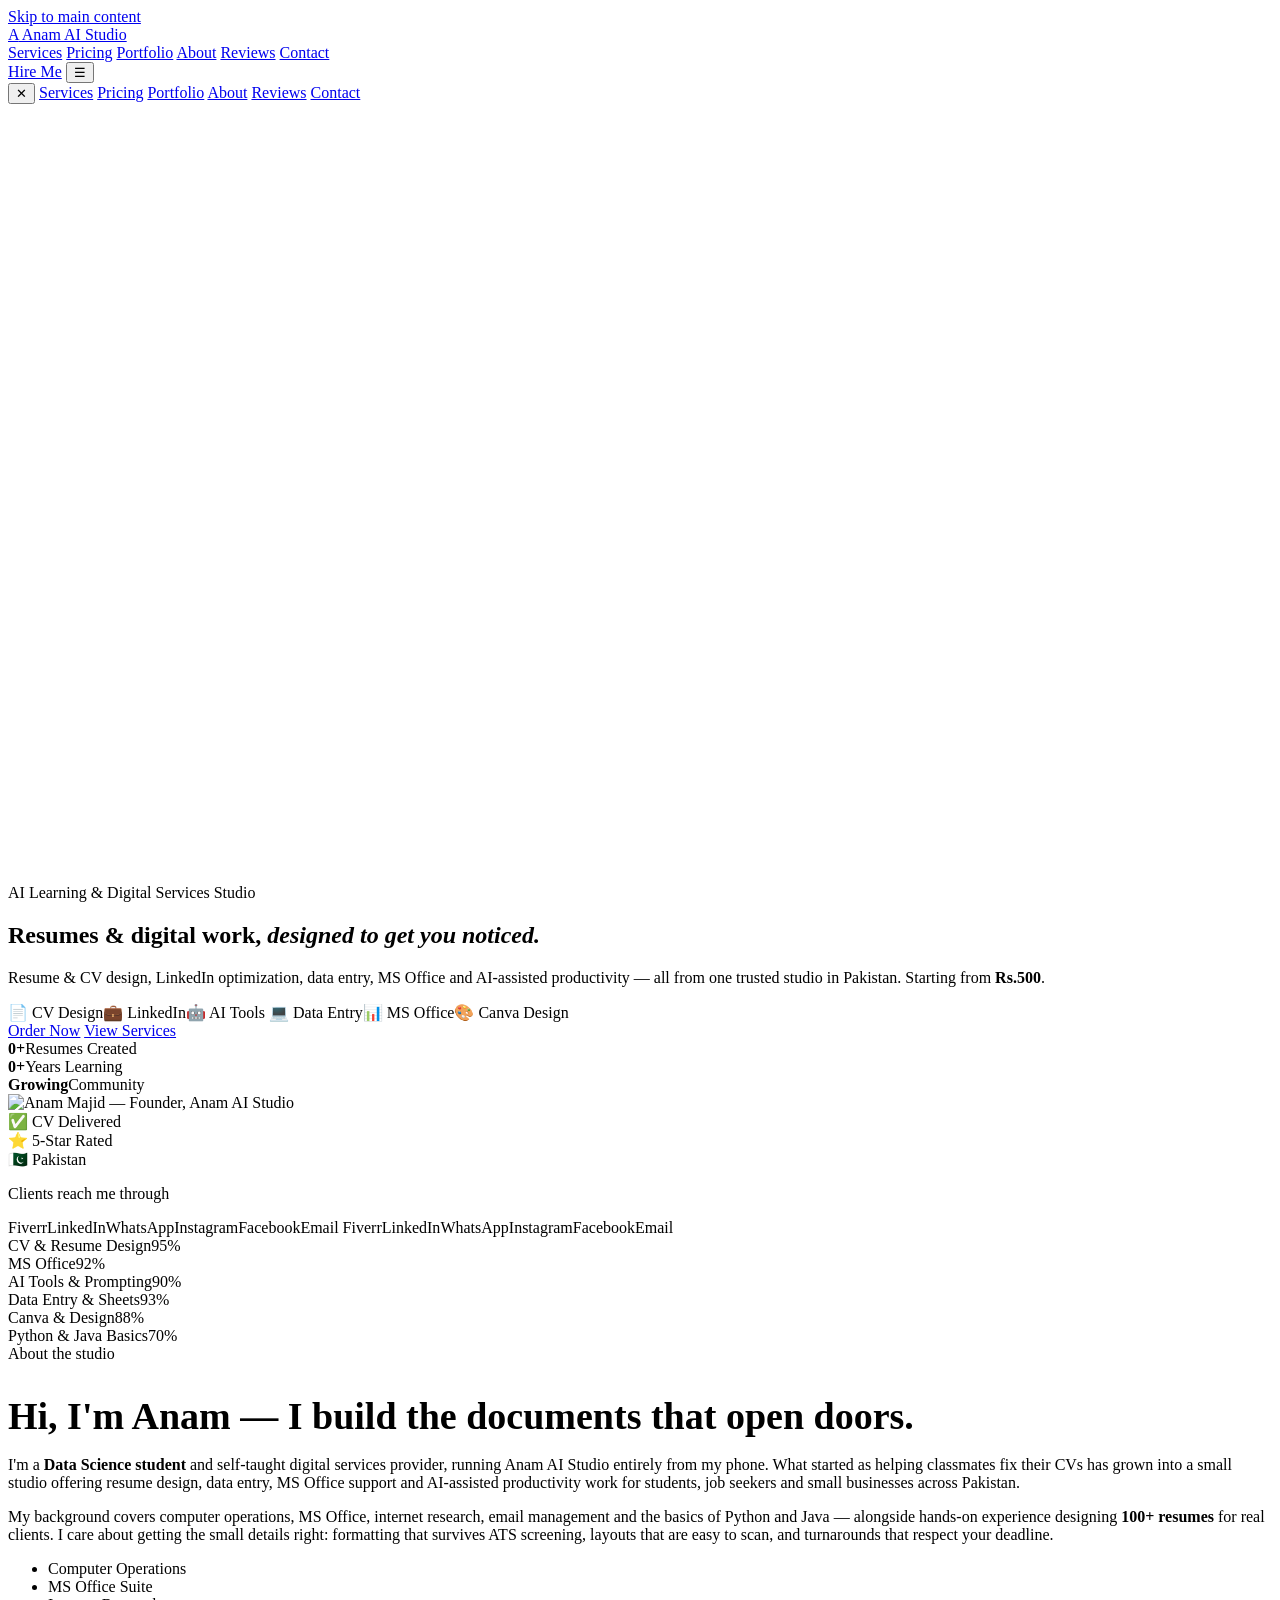
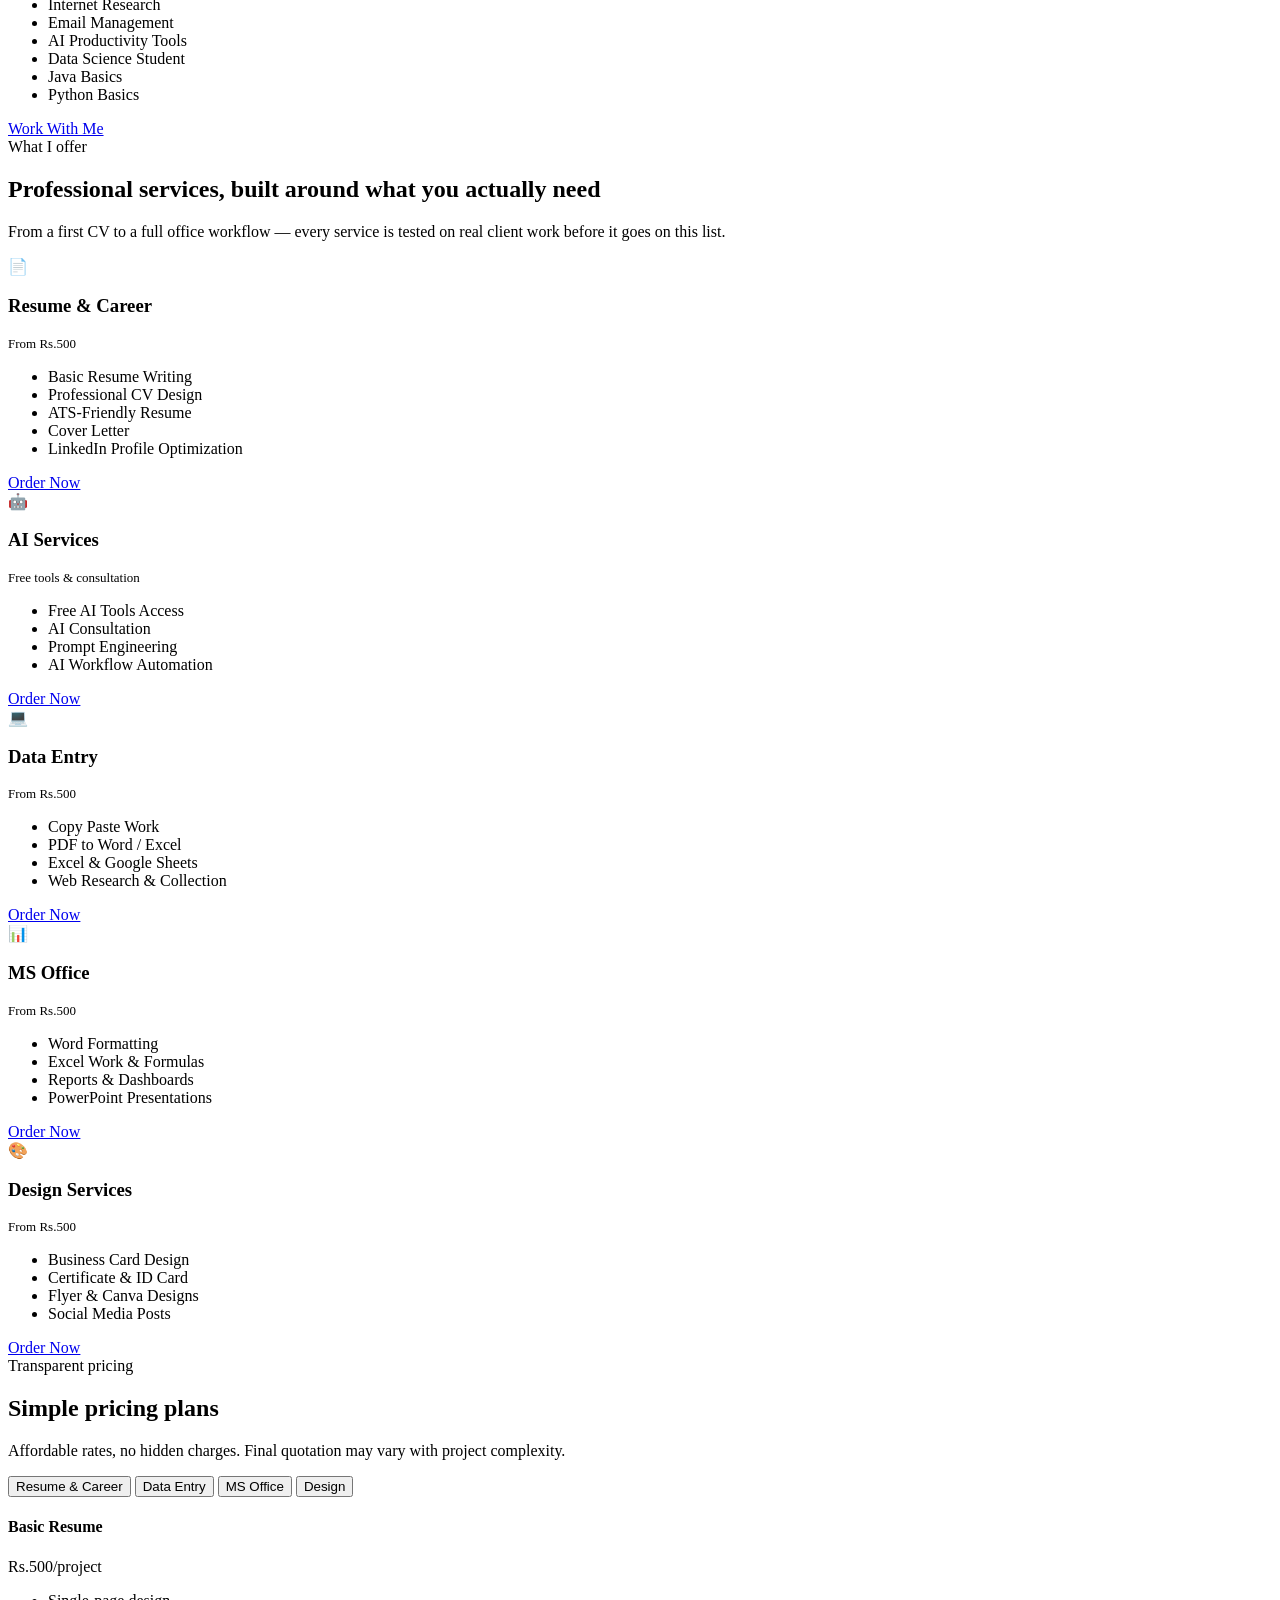
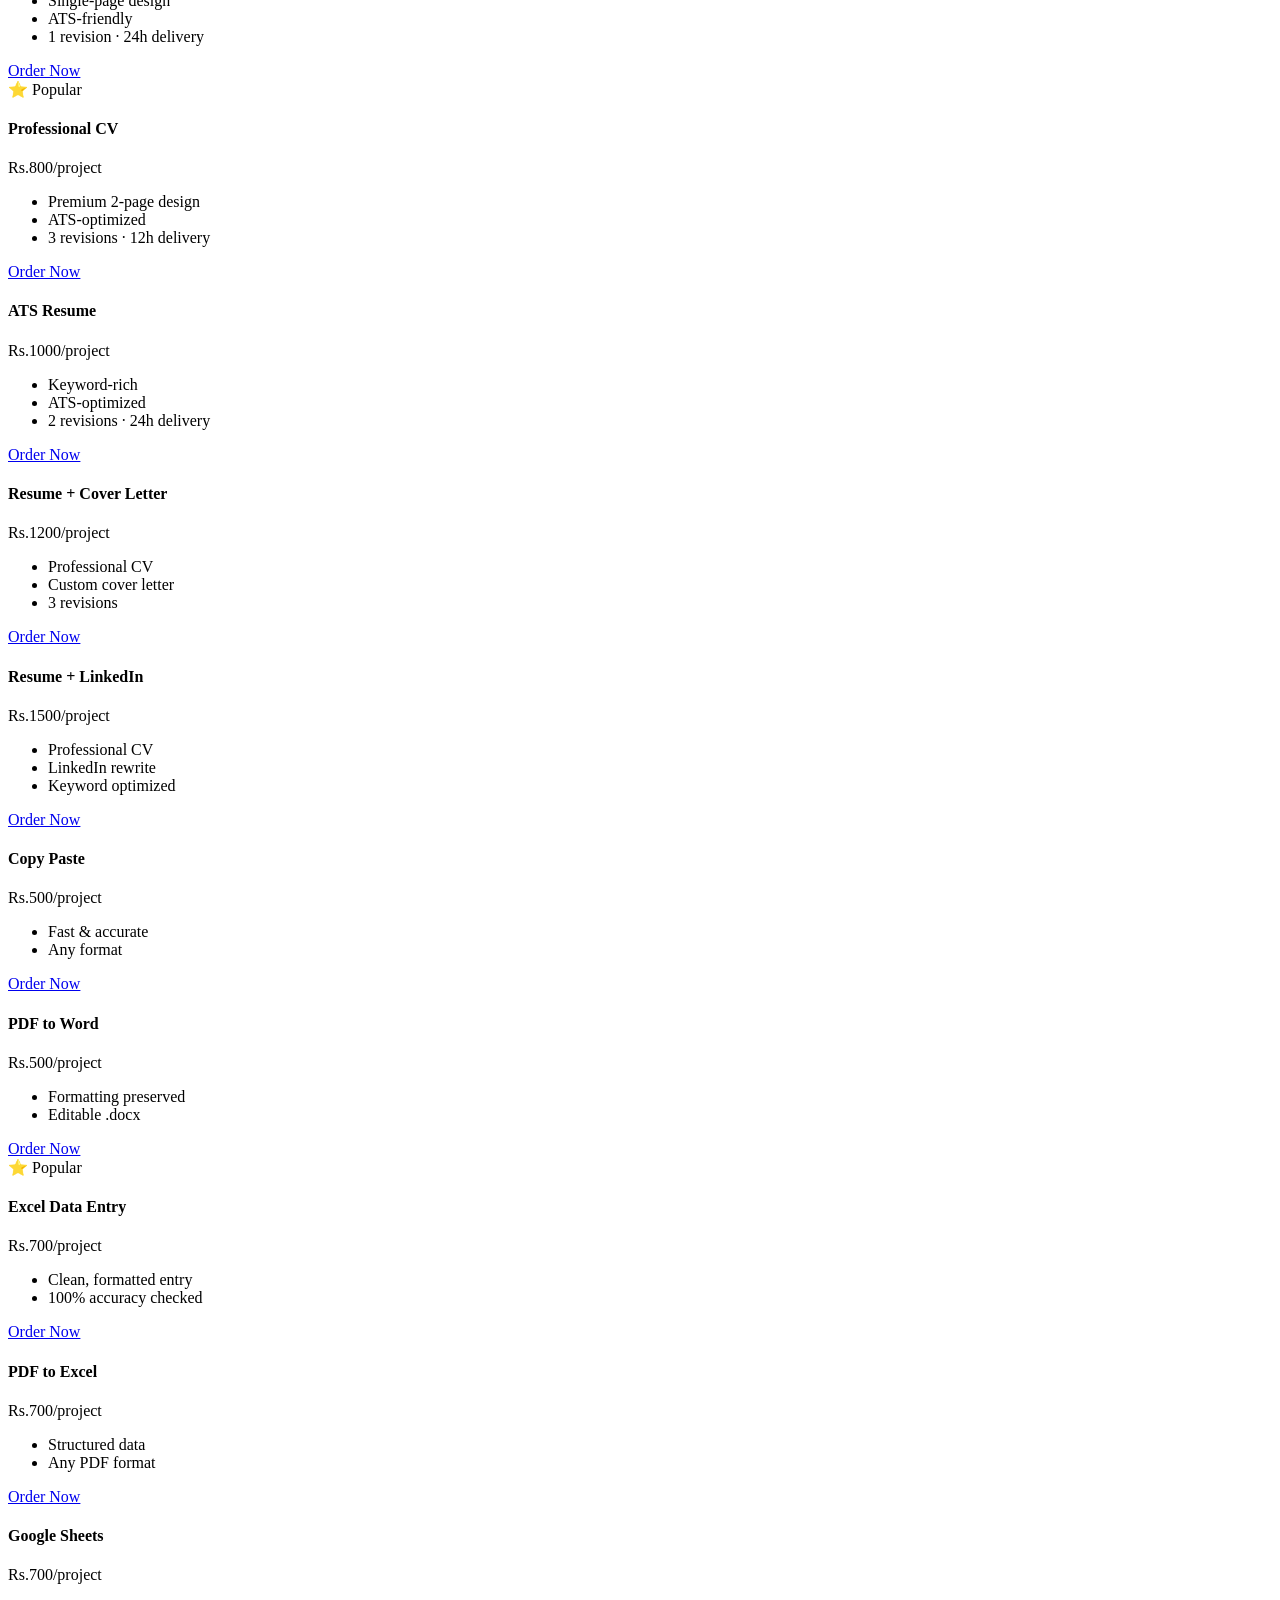
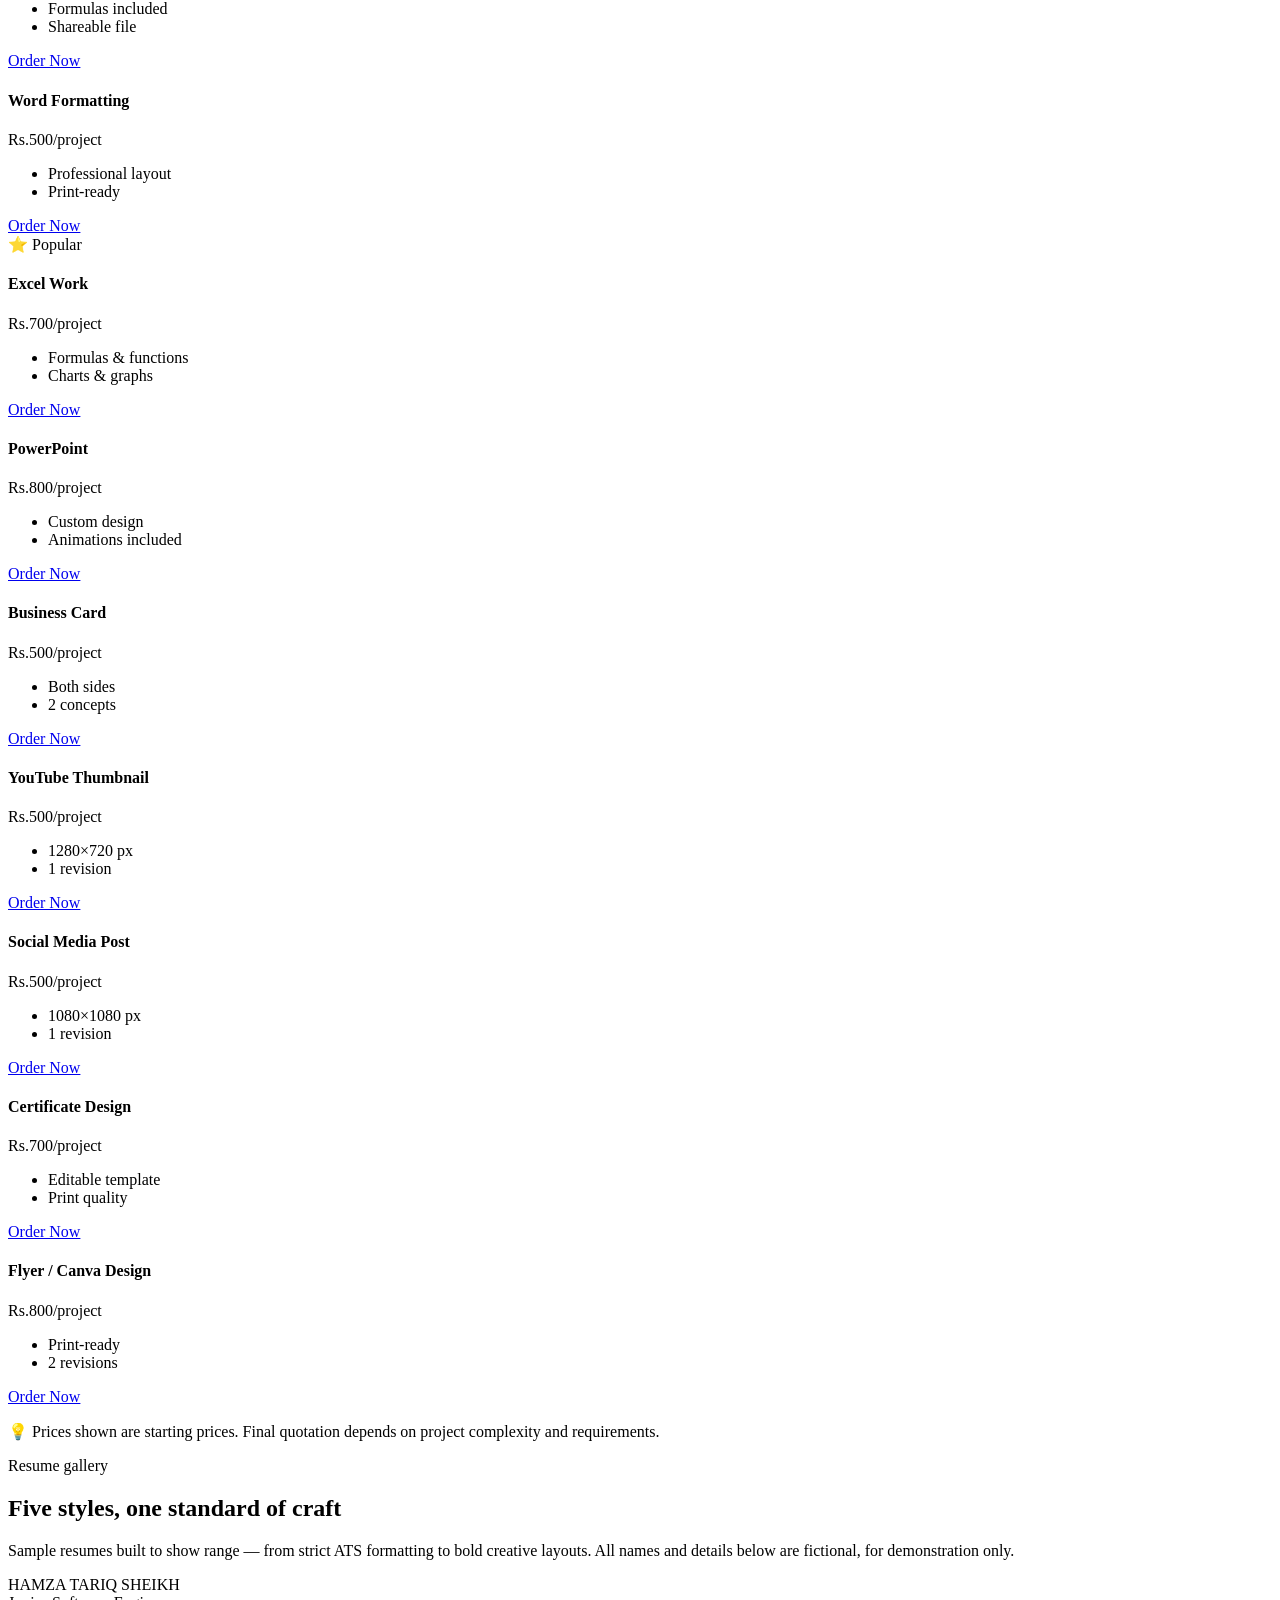
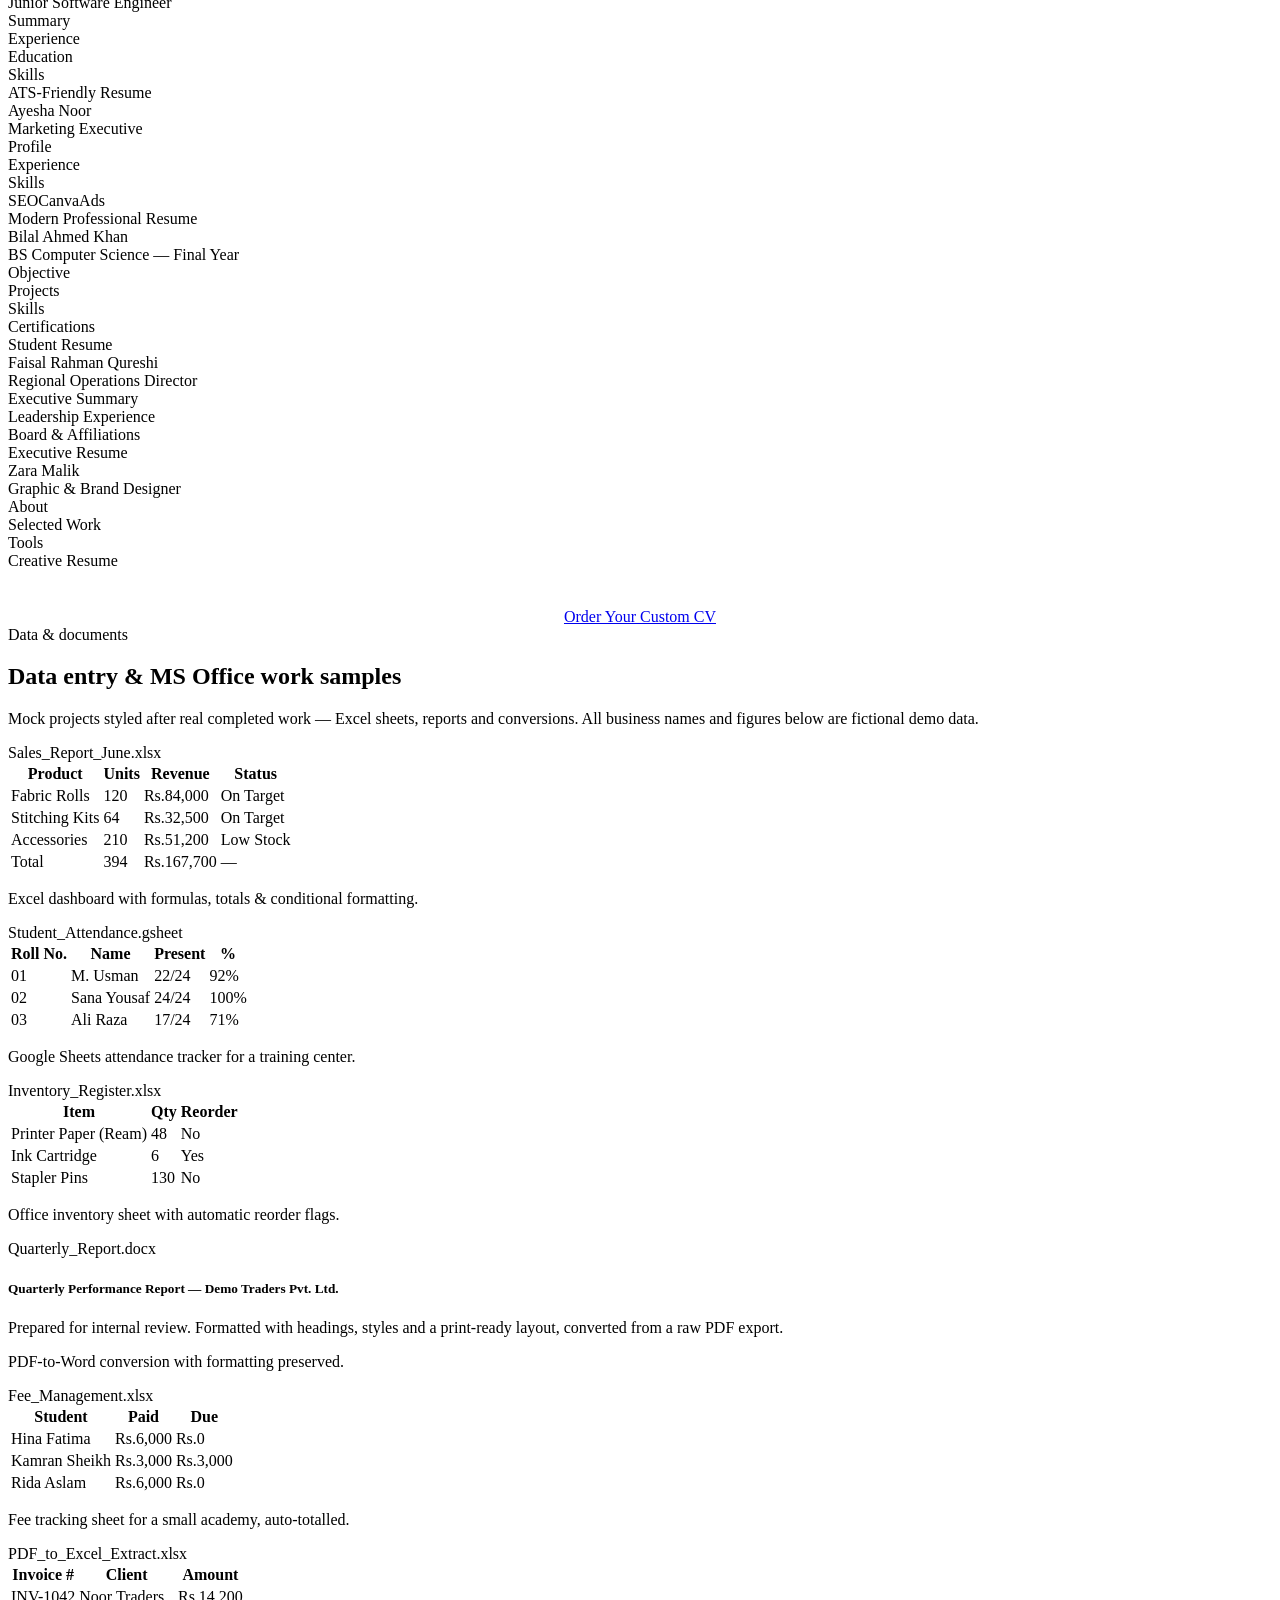
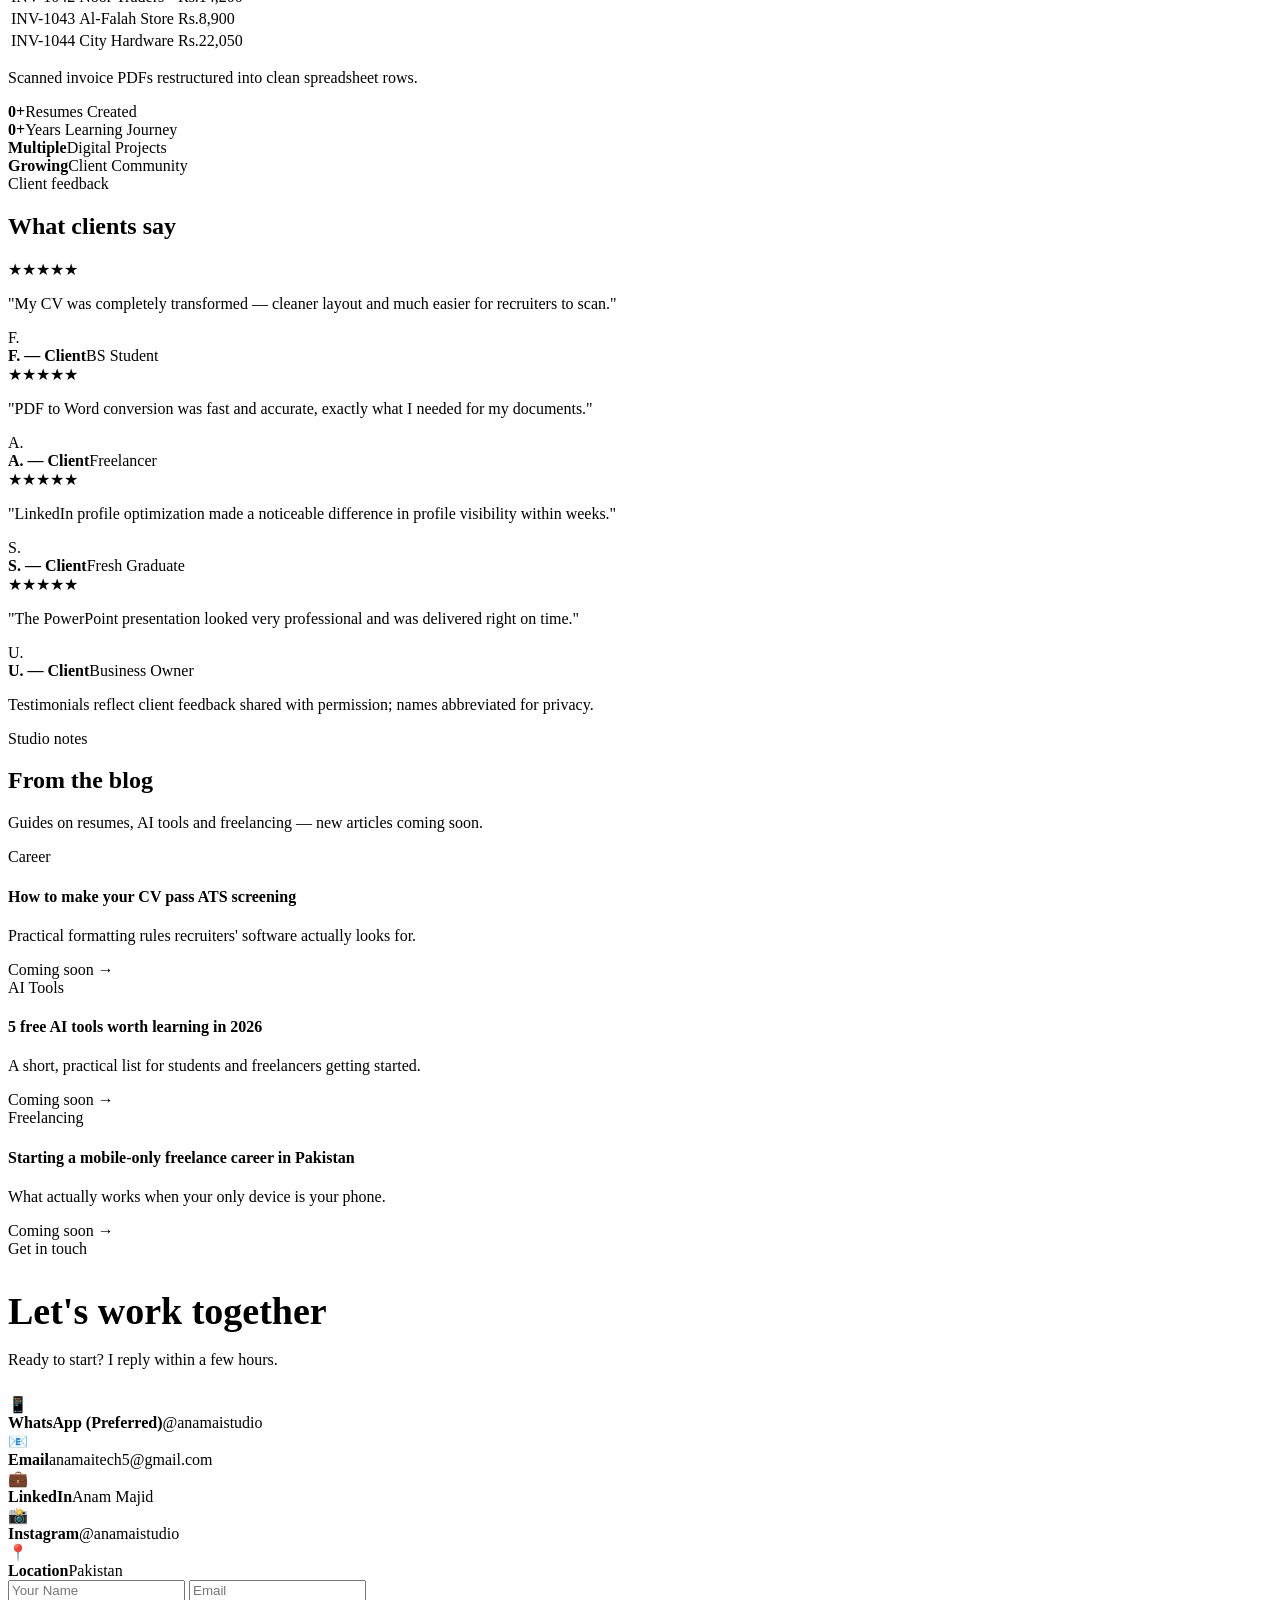
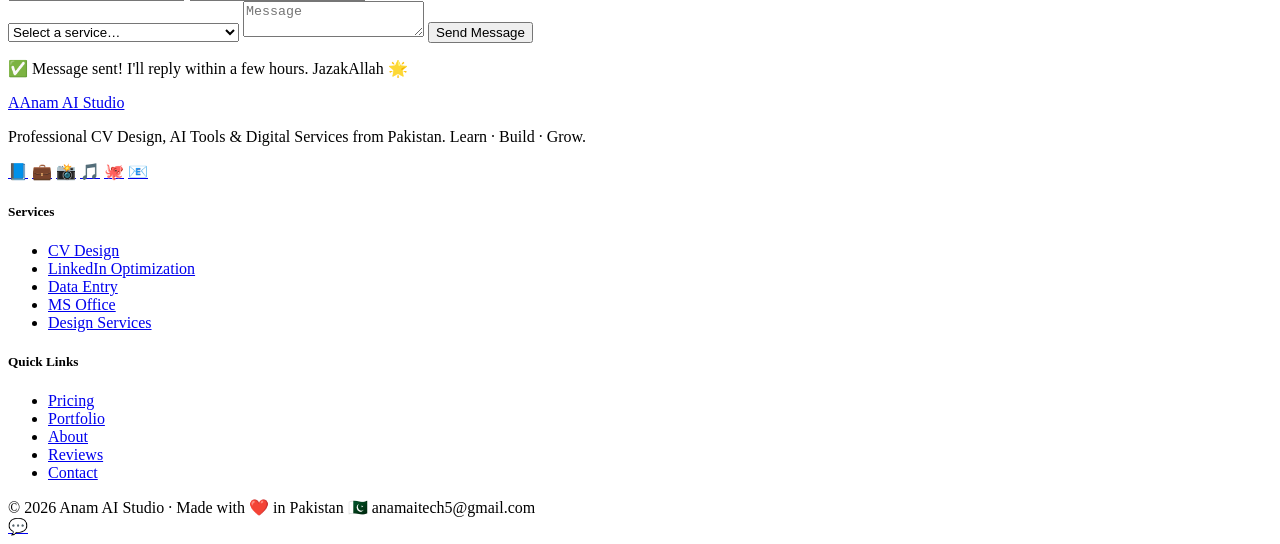
==== commit 10adee57: "Add files via upload" ====
--- a/index.html
+++ b/index.html
@@ -1,714 +1,661 @@
 <!DOCTYPE html>
 <html lang="en">
 <head>
-<meta charset="UTF-8"/>
-<meta name="viewport" content="width=device-width,initial-scale=1.0"/>
-<!-- GA4 — DO NOT TOUCH -->
+<meta charset="UTF-8">
+<meta name="viewport" content="width=device-width, initial-scale=1.0">
+<title>Anam AI Studio — CV Design, AI Tools &amp; Digital Services Pakistan</title>
+<meta name="description" content="Professional CV Design, LinkedIn Optimization, AI Tools, Data Entry &amp; MS Office Services. Starting from Rs.500. Pakistan's trusted digital studio.">
+<meta name="keywords" content="CV Design Pakistan,Resume Design,LinkedIn Optimization,AI Tools,Data Entry,MS Office,Canva Design,Anam AI Studio">
+<meta name="author" content="Anam Majid — Anam AI Studio">
+<meta name="robots" content="index,follow">
+<meta name="theme-color" content="#0F0F0F">
+<link rel="canonical" href="https://anam-ai-studio.vercel.app/">
+
+<!-- Open Graph -->
+<meta property="og:type" content="website">
+<meta property="og:title" content="Anam AI Studio — CV Design &amp; Digital Services">
+<meta property="og:description" content="Professional CV Design, LinkedIn Optimization &amp; AI Tools. Starting from Rs.500.">
+<meta property="og:image" content="https://anam-ai-studio.vercel.app/images/logo.png">
+<meta property="og:url" content="https://anam-ai-studio.vercel.app/">
+
+<!-- Twitter -->
+<meta name="twitter:card" content="summary_large_image">
+<meta name="twitter:title" content="Anam AI Studio — CV Design &amp; Digital Services">
+<meta name="twitter:description" content="Professional CV Design, AI Tools &amp; Digital Services from Pakistan.">
+<meta name="twitter:image" content="https://anam-ai-studio.vercel.app/images/logo.png">
+
+<link rel="icon" href="/images/logo.png">
+
+<!-- Fonts -->
+<link rel="preconnect" href="https://fonts.googleapis.com">
+<link rel="preconnect" href="https://fonts.gstatic.com" crossorigin>
+<link href="https://fonts.googleapis.com/css2?family=Fraunces:opsz,wght@9..144,500;9..144,600;9..144,700&family=Plus+Jakarta+Sans:wght@400;500;600;700;800&family=JetBrains+Mono:wght@400;600;700&display=swap" rel="stylesheet">
+
+<link rel="stylesheet" href="css/style.css">
+
+<!-- Schema.org -->
+<script type="application/ld+json">
+{
+  "@context": "https://schema.org",
+  "@type": "ProfessionalService",
+  "name": "Anam AI Studio",
+  "url": "https://anam-ai-studio.vercel.app/",
+  "image": "https://anam-ai-studio.vercel.app/images/logo.png",
+  "description": "Professional CV Design, LinkedIn Optimization, AI Tools, Data Entry & MS Office Services in Pakistan.",
+  "areaServed": "PK",
+  "address": {"@type":"PostalAddress","addressLocality":"Muzaffargarh","postalCode":"34200","addressCountry":"PK"},
+  "priceRange": "Rs.500 - Rs.1500"
+}
+</script>
+
+<!-- Google Analytics (kept from existing deployment) -->
 <script async src="https://www.googletagmanager.com/gtag/js?id=G-CHBT2CD6E9"></script>
-<script>window.dataLayer=window.dataLayer||[];function gtag(){dataLayer.push(arguments)}gtag('js',new Date());gtag('config','G-CHBT2CD6E9');</script>
-<!-- SEO -->
-<title>Anam AI Studio — CV Design, AI Tools & Digital Services Pakistan</title>
-<meta name="description" content="Professional CV Design, LinkedIn Optimization, AI Tools, Data Entry & MS Office Services. Starting from Rs.500. Pakistan's trusted digital studio."/>
-<meta name="keywords" content="CV Design Pakistan,Resume Design,LinkedIn Optimization,AI Tools,Data Entry,MS Office,Canva Design,Anam AI Studio"/>
-<meta name="author" content="Anam Majid — Anam AI Studio"/>
-<meta name="robots" content="index,follow"/>
-<link rel="canonical" href="https://anam-ai-studio.vercel.app/"/>
-<!-- OG -->
-<meta property="og:type" content="website"/>
-<meta property="og:url" content="https://anam-ai-studio.vercel.app/"/>
-<meta property="og:title" content="Anam AI Studio — CV Design & Digital Services"/>
-<meta property="og:description" content="Professional CV Design, LinkedIn Optimization & AI Tools. Starting from Rs.500."/>
-<meta property="og:image" content="https://anam-ai-studio.vercel.app/logo.png"/>
-<!-- Twitter -->
-<meta name="twitter:card" content="summary_large_image"/>
-<meta name="twitter:title" content="Anam AI Studio — CV Design & Digital Services"/>
-<meta name="twitter:description" content="Professional CV Design, AI Tools & Digital Services from Pakistan."/>
-<meta name="twitter:image" content="https://anam-ai-studio.vercel.app/logo.png"/>
-<!-- PWA -->
-<link rel="manifest" href="manifest.json"/>
-<meta name="theme-color" content="#8B5CF6"/>
-<link rel="icon" href="logo.png" type="image/png"/>
-<link rel="apple-touch-icon" href="logo.png"/>
-<!-- Preload font -->
-<link rel="preconnect" href="https://fonts.googleapis.com"/>
-<link rel="preconnect" href="https://fonts.gstatic.com" crossorigin/>
-<link rel="stylesheet" href="style.css"/>
-<link rel="stylesheet" href="https://cdnjs.cloudflare.com/ajax/libs/font-awesome/6.5.0/css/all.min.css"/>
-<!-- JSON-LD Schema -->
-<script type="application/ld+json">
-{"@context":"https://schema.org","@graph":[
-{"@type":"Organization","@id":"https://anam-ai-studio.vercel.app/#org",
-"name":"Anam AI Studio","url":"https://anam-ai-studio.vercel.app",
-"logo":"https://anam-ai-studio.vercel.app/logo.png",
-"email":"anamaitech5@gmail.com",
-"founder":{"@type":"Person","name":"Anam Majid"},
-"sameAs":["https://www.instagram.com/anamaistudio","https://www.facebook.com/share/1K9AoiFiLs/","https://www.linkedin.com/in/anam-majid-9b41b4360"]},
-{"@type":"WebSite","@id":"https://anam-ai-studio.vercel.app/#site",
-"url":"https://anam-ai-studio.vercel.app","name":"Anam AI Studio",
-"publisher":{"@id":"https://anam-ai-studio.vercel.app/#org"},
-"potentialAction":{"@type":"SearchAction","target":"https://anam-ai-studio.vercel.app/?s={search_term_string}","query-input":"required name=search_term_string"}},
-{"@type":"FAQPage","mainEntity":[
-{"@type":"Question","name":"How long does CV design take?","acceptedAnswer":{"@type":"Answer","text":"Basic CV is delivered in 24 hours, Premium CV in 12 hours."}},
-{"@type":"Question","name":"What payment methods are accepted?","acceptedAnswer":{"@type":"Answer","text":"JazzCash, EasyPaisa, and bank transfer are accepted."}},
-{"@type":"Question","name":"Are AI tools really free?","acceptedAnswer":{"@type":"Answer","text":"Most listed tools have a free tier. Some offer freemium plans."}}
-]}
-]}
+<script>
+  window.dataLayer = window.dataLayer || [];
+  function gtag(){dataLayer.push(arguments);}
+  gtag('js', new Date());
+  gtag('config', 'G-CHBT2CD6E9');
 </script>
 </head>
 <body>
-<a href="#main" class="skip">Skip to main content</a>
-<div id="progress" role="progressbar" aria-label="Page scroll progress"></div>
-
-<!-- LOADER -->
-<div id="loader" role="status" aria-label="Loading">
-  <div class="l-logo-wrap">
-    <div class="l-logo"><img src="logo.png" alt="Anam AI Studio"/></div>
-    <div class="l-spin"></div>
+
+<a href="#main" class="visually-hidden">Skip to main content</a>
+
+<!-- ===================== HEADER ===================== -->
+<header id="site-header">
+  <div class="container nav-inner">
+    <a href="#hero" class="brand">
+      <span class="brand-mark">A</span>
+      Anam AI Studio
+    </a>
+    <nav class="nav-links">
+      <a href="#services">Services</a>
+      <a href="#pricing">Pricing</a>
+      <a href="#portfolio">Portfolio</a>
+      <a href="#about">About</a>
+      <a href="#testimonials">Reviews</a>
+      <a href="#contact">Contact</a>
+    </nav>
+    <div class="nav-cta">
+      <a class="btn btn-ghost btn-sm" href="https://wa.me/923166687805?text=Hi%20Anam!%20I%20need%20your%20services." target="_blank" rel="noopener">Hire Me</a>
+      <button class="menu-toggle" id="menuToggle" aria-label="Open menu">☰</button>
+    </div>
   </div>
-  <div class="l-bar"><div class="l-fill"></div></div>
-  <div class="l-text">Anam AI Studio</div>
+</header>
+
+<div class="mobile-drawer" id="mobileDrawer">
+  <button class="close-drawer" id="closeDrawer" aria-label="Close menu">✕</button>
+  <a href="#services">Services</a>
+  <a href="#pricing">Pricing</a>
+  <a href="#portfolio">Portfolio</a>
+  <a href="#about">About</a>
+  <a href="#testimonials">Reviews</a>
+  <a href="#contact">Contact</a>
 </div>
 
-<!-- NAV -->
-<nav id="nav" role="navigation" aria-label="Main navigation">
- <div class="nav-in">
-  <a href="#hero" class="nav-logo" aria-label="Anam AI Studio Home">
-   <img src="logo.png" alt="Anam AI Studio Logo" width="38" height="38"/>
-   <div class="nav-logo-t">Anam AI Studio<small>Learn AI · Grow Career · Build Future</small></div>
-  </a>
-  <ul class="nav-links" role="list">
-   <li><a href="#services">Services</a></li>
-   <li><a href="#pricing">Pricing</a></li>
-   <li><a href="#tools">AI Tools</a></li>
-   <li><a href="#portfolio">Portfolio</a></li>
-   <li><a href="#about">About</a></li>
-   <li><a href="#contact">Contact</a></li>
-  </ul>
-  <div class="nav-right">
-   <button class="icon-btn" id="theme-btn" aria-label="Toggle dark/light mode"><span id="theme-icon">🌙</span></button>
-   <a href="https://wa.me/923166687805?text=Hi%20Anam!%20I%20need%20your%20services." target="_blank" rel="noopener" class="btn btn-p btn-sm" aria-label="Contact on WhatsApp"><i class="fab fa-whatsapp" aria-hidden="true"></i>Hire Me</a>
+<main id="main">
+
+  <!-- ===================== HERO ===================== -->
+  <section class="hero" id="hero">
+    <div class="blob blob-violet float-slow" style="width:420px;height:420px;top:-120px;left:-140px;"></div>
+    <div class="blob blob-blue float-slower" style="width:360px;height:360px;bottom:-100px;right:-120px;"></div>
+    <div class="container hero-grid">
+      <div class="hero-copy">
+        <div class="eyebrow">AI Learning &amp; Digital Services Studio</div>
+        <h1>Resumes &amp; digital work, <em>designed to get you noticed.</em></h1>
+        <p class="lede">Resume &amp; CV design, LinkedIn optimization, data entry, MS Office and AI-assisted productivity — all from one trusted studio in Pakistan. Starting from <strong style="color:var(--white)">Rs.500</strong>.</p>
+        <div class="hero-tags">
+          <span>📄 CV Design</span><span>💼 LinkedIn</span><span>🤖 AI Tools</span>
+          <span>💻 Data Entry</span><span>📊 MS Office</span><span>🎨 Canva Design</span>
+        </div>
+        <div class="hero-actions">
+          <a class="btn btn-primary" href="https://wa.me/923166687805?text=Hi%20Anam!%20I%20want%20to%20order%20a%20service." target="_blank" rel="noopener">Order Now</a>
+          <a class="btn btn-ghost" href="#services">View Services</a>
+        </div>
+        <div class="hero-stats">
+          <div><b><span class="counter" data-target="100">0</span>+</b><span>Resumes Created</span></div>
+          <div><b><span class="counter" data-target="2">0</span>+</b><span>Years Learning</span></div>
+          <div><b>Growing</b><span>Community</span></div>
+        </div>
+      </div>
+      <div class="hero-portrait">
+        <div class="portrait-ring">
+          <div class="inner"><img src="images/profile.jpg" alt="Anam Majid — Founder, Anam AI Studio" width="400" height="400" loading="eager"></div>
+        </div>
+        <div class="badge-float b1 glass">✅ CV Delivered</div>
+        <div class="badge-float b2 glass">⭐ 5-Star Rated</div>
+        <div class="badge-float b3 glass">🇵🇰 Pakistan</div>
+      </div>
+    </div>
+  </section>
+
+  <!-- ===================== MARQUEE ===================== -->
+  <div class="marquee-wrap">
+    <div class="container">
+      <p class="marquee-label">Clients reach me through</p>
+    </div>
+    <div class="marquee">
+      <span>Fiverr</span><span>LinkedIn</span><span>WhatsApp</span><span>Instagram</span><span>Facebook</span><span>Email</span>
+      <span>Fiverr</span><span>LinkedIn</span><span>WhatsApp</span><span>Instagram</span><span>Facebook</span><span>Email</span>
+    </div>
   </div>
-  <button class="burger" id="burger" aria-label="Toggle mobile menu" aria-expanded="false"><span></span><span></span><span></span></button>
- </div>
-</nav>
-<div id="doverlay" aria-hidden="true"></div>
-<nav id="drawer" aria-label="Mobile navigation">
- <button class="drawer-close" id="drawer-close" aria-label="Close menu">✕</button>
- <a href="#services"><i class="fas fa-briefcase" aria-hidden="true"></i>Services</a>
- <a href="#pricing"><i class="fas fa-tag" aria-hidden="true"></i>Pricing</a>
- <a href="#tools"><i class="fas fa-robot" aria-hidden="true"></i>AI Tools</a>
- <a href="#courses"><i class="fas fa-graduation-cap" aria-hidden="true"></i>Courses</a>
- <a href="#portfolio"><i class="fas fa-images" aria-hidden="true"></i>Portfolio</a>
- <a href="#testimonials"><i class="fas fa-star" aria-hidden="true"></i>Reviews</a>
- <a href="#about"><i class="fas fa-user" aria-hidden="true"></i>About</a>
- <a href="#faq"><i class="fas fa-question-circle" aria-hidden="true"></i>FAQ</a>
- <a href="#contact"><i class="fas fa-envelope" aria-hidden="true"></i>Contact</a>
- <div style="margin-top:16px"><a href="https://wa.me/923166687805?text=Hi%20Anam!%20I%20need%20your%20services." target="_blank" class="btn btn-p" style="width:100%;justify-content:center"><i class="fab fa-whatsapp"></i>WhatsApp Me</a></div>
-</nav>
-
-<main id="main">
-<!-- ═══ HERO ═══ -->
-<section id="hero" aria-label="Hero">
- <div class="orb o1" aria-hidden="true"></div>
- <div class="orb o2" aria-hidden="true"></div>
- <div class="orb o3" aria-hidden="true"></div>
- <div class="container hero-in">
-  <div class="reveal">
-   <div class="hero-badge" role="status">
-    <div class="hb-dot">✨</div>
-    <span class="hb-txt">AI Learning &amp; Digital Services Studio</span>
-   </div>
-   <h1 class="hero-h1">Professional <span class="g">CV Design</span><br>&amp; <span class="g">Digital Services</span><br>from Pakistan</h1>
-   <p class="hero-desc">Resume · CV Design · LinkedIn Optimization · Data Entry · MS Office · AI Tools — all from one trusted studio. Starting from <strong>Rs.500</strong></p>
-   <div class="hero-tags" aria-label="Service tags">
-    <span class="h-tag">📄 CV Design</span>
-    <span class="h-tag">💼 LinkedIn</span>
-    <span class="h-tag">🤖 AI Tools</span>
-    <span class="h-tag">💻 Data Entry</span>
-    <span class="h-tag">📊 MS Office</span>
-    <span class="h-tag">🎨 Canva Design</span>
-   </div>
-   <div class="hero-cta">
-    <a href="https://wa.me/923166687805?text=Hi%20Anam!%20I%20want%20to%20order%20a%20service." target="_blank" rel="noopener" class="btn btn-p"><i class="fab fa-whatsapp" aria-hidden="true"></i>Order Now</a>
-    <a href="#services" class="btn btn-g"><i class="fas fa-briefcase" aria-hidden="true"></i>View Services</a>
-    <a href="tel:+923166687805" class="btn btn-ab"><i class="fas fa-phone" aria-hidden="true"></i>Call Me</a>
-   </div>
-   <div class="hero-stats" aria-label="Key statistics">
-    <div class="hstat"><span class="hs-n"><span data-count="5000">0</span>+</span><div class="hs-l">Students Helped</div></div>
-    <div class="hstat"><span class="hs-n"><span data-count="500">0</span>+</span><div class="hs-l">Projects Done</div></div>
-    <div class="hstat"><span class="hs-n"><span data-count="200">0</span>+</span><div class="hs-l">CVs Designed</div></div>
-   </div>
+
+  <!-- ===================== ABOUT ===================== -->
+  <section id="about">
+    <div class="container about-wrap">
+      <div class="reveal glass about-card">
+        <div class="skill-row"><div class="lbl"><span>CV &amp; Resume Design</span><span>95%</span></div><div class="bar"><i data-w="95"></i></div></div>
+        <div class="skill-row"><div class="lbl"><span>MS Office</span><span>92%</span></div><div class="bar"><i data-w="92"></i></div></div>
+        <div class="skill-row"><div class="lbl"><span>AI Tools &amp; Prompting</span><span>90%</span></div><div class="bar"><i data-w="90"></i></div></div>
+        <div class="skill-row"><div class="lbl"><span>Data Entry &amp; Sheets</span><span>93%</span></div><div class="bar"><i data-w="93"></i></div></div>
+        <div class="skill-row"><div class="lbl"><span>Canva &amp; Design</span><span>88%</span></div><div class="bar"><i data-w="88"></i></div></div>
+        <div class="skill-row"><div class="lbl"><span>Python &amp; Java Basics</span><span>70%</span></div><div class="bar"><i data-w="70"></i></div></div>
+      </div>
+      <div class="reveal about-text">
+        <div class="eyebrow">About the studio</div>
+        <h2 style="font-size:clamp(26px,3.6vw,38px);margin-bottom:18px;">Hi, I'm Anam — I build the documents that open doors.</h2>
+        <p>I'm a <strong>Data Science student</strong> and self-taught digital services provider, running Anam AI Studio entirely from my phone. What started as helping classmates fix their CVs has grown into a small studio offering resume design, data entry, MS Office support and AI-assisted productivity work for students, job seekers and small businesses across Pakistan.</p>
+        <p>My background covers computer operations, MS Office, internet research, email management and the basics of Python and Java — alongside hands-on experience designing <strong>100+ resumes</strong> for real clients. I care about getting the small details right: formatting that survives ATS screening, layouts that are easy to scan, and turnarounds that respect your deadline.</p>
+        <ul class="about-list">
+          <li>Computer Operations</li><li>MS Office Suite</li>
+          <li>Internet Research</li><li>Email Management</li>
+          <li>AI Productivity Tools</li><li>Data Science Student</li>
+          <li>Java Basics</li><li>Python Basics</li>
+        </ul>
+        <a class="btn btn-primary" href="https://wa.me/923166687805?text=Hi%20Anam!%20I%20want%20to%20work%20with%20you." target="_blank" rel="noopener">Work With Me</a>
+      </div>
+    </div>
+  </section>
+
+  <!-- ===================== SERVICES ===================== -->
+  <section id="services">
+    <div class="container">
+      <div class="section-head reveal">
+        <div class="eyebrow">What I offer</div>
+        <h2>Professional services, built around what you actually need</h2>
+        <p>From a first CV to a full office workflow — every service is tested on real client work before it goes on this list.</p>
+      </div>
+      <div class="services-grid">
+
+        <div class="svc-card glass reveal">
+          <div class="svc-icon">📄</div>
+          <h3>Resume &amp; Career</h3>
+          <p style="color:var(--gray-dim);font-size:13px;">From Rs.500</p>
+          <ul>
+            <li>Basic Resume Writing</li><li>Professional CV Design</li>
+            <li>ATS-Friendly Resume</li><li>Cover Letter</li>
+            <li>LinkedIn Profile Optimization</li>
+          </ul>
+          <a class="btn btn-ghost btn-sm" style="margin-top:16px;" href="https://wa.me/923166687805?text=Hi%20Anam!%20I%20need%20a%20CV%20Design." target="_blank" rel="noopener">Order Now</a>
+        </div>
+
+        <div class="svc-card glass reveal">
+          <div class="svc-icon">🤖</div>
+          <h3>AI Services</h3>
+          <p style="color:var(--gray-dim);font-size:13px;">Free tools &amp; consultation</p>
+          <ul>
+            <li>Free AI Tools Access</li><li>AI Consultation</li>
+            <li>Prompt Engineering</li><li>AI Workflow Automation</li>
+          </ul>
+          <a class="btn btn-ghost btn-sm" style="margin-top:16px;" href="https://wa.me/923166687805?text=Hi%20Anam!%20I%20need%20AI%20Services." target="_blank" rel="noopener">Order Now</a>
+        </div>
+
+        <div class="svc-card glass reveal">
+          <div class="svc-icon">💻</div>
+          <h3>Data Entry</h3>
+          <p style="color:var(--gray-dim);font-size:13px;">From Rs.500</p>
+          <ul>
+            <li>Copy Paste Work</li><li>PDF to Word / Excel</li>
+            <li>Excel &amp; Google Sheets</li><li>Web Research &amp; Collection</li>
+          </ul>
+          <a class="btn btn-ghost btn-sm" style="margin-top:16px;" href="https://wa.me/923166687805?text=Hi%20Anam!%20I%20need%20Data%20Entry." target="_blank" rel="noopener">Order Now</a>
+        </div>
+
+        <div class="svc-card glass reveal">
+          <div class="svc-icon">📊</div>
+          <h3>MS Office</h3>
+          <p style="color:var(--gray-dim);font-size:13px;">From Rs.500</p>
+          <ul>
+            <li>Word Formatting</li><li>Excel Work &amp; Formulas</li>
+            <li>Reports &amp; Dashboards</li><li>PowerPoint Presentations</li>
+          </ul>
+          <a class="btn btn-ghost btn-sm" style="margin-top:16px;" href="https://wa.me/923166687805?text=Hi%20Anam!%20I%20need%20MS%20Office%20work." target="_blank" rel="noopener">Order Now</a>
+        </div>
+
+        <div class="svc-card glass reveal">
+          <div class="svc-icon">🎨</div>
+          <h3>Design Services</h3>
+          <p style="color:var(--gray-dim);font-size:13px;">From Rs.500</p>
+          <ul>
+            <li>Business Card Design</li><li>Certificate &amp; ID Card</li>
+            <li>Flyer &amp; Canva Designs</li><li>Social Media Posts</li>
+          </ul>
+          <a class="btn btn-ghost btn-sm" style="margin-top:16px;" href="https://wa.me/923166687805?text=Hi%20Anam!%20I%20need%20Design%20Services." target="_blank" rel="noopener">Order Now</a>
+        </div>
+
+      </div>
+    </div>
+  </section>
+
+  <!-- ===================== PRICING ===================== -->
+  <section id="pricing">
+    <div class="container">
+      <div class="section-head reveal">
+        <div class="eyebrow">Transparent pricing</div>
+        <h2>Simple pricing plans</h2>
+        <p>Affordable rates, no hidden charges. Final quotation may vary with project complexity.</p>
+      </div>
+
+      <div class="pricing-tabs">
+        <button class="pricing-tab active" data-tab="resume">Resume &amp; Career</button>
+        <button class="pricing-tab" data-tab="data">Data Entry</button>
+        <button class="pricing-tab" data-tab="office">MS Office</button>
+        <button class="pricing-tab" data-tab="design">Design</button>
+      </div>
+
+      <div class="price-panel active" id="panel-resume">
+        <div class="price-card glass reveal">
+          <h4>Basic Resume</h4><div class="amt">Rs.500<span>/project</span></div>
+          <ul><li>Single-page design</li><li>ATS-friendly</li><li>1 revision · 24h delivery</li></ul>
+          <a class="btn btn-ghost btn-sm" href="https://wa.me/923166687805?text=Hi!%20I%20want%20Basic%20Resume%20Rs.500" target="_blank" rel="noopener">Order Now</a>
+        </div>
+        <div class="price-card glass reveal popular">
+          <span class="pop-tag">⭐ Popular</span>
+          <h4>Professional CV</h4><div class="amt">Rs.800<span>/project</span></div>
+          <ul><li>Premium 2-page design</li><li>ATS-optimized</li><li>3 revisions · 12h delivery</li></ul>
+          <a class="btn btn-ghost btn-sm" href="https://wa.me/923166687805?text=Hi!%20I%20want%20Professional%20CV%20Rs.800" target="_blank" rel="noopener">Order Now</a>
+        </div>
+        <div class="price-card glass reveal">
+          <h4>ATS Resume</h4><div class="amt">Rs.1000<span>/project</span></div>
+          <ul><li>Keyword-rich</li><li>ATS-optimized</li><li>2 revisions · 24h delivery</li></ul>
+          <a class="btn btn-ghost btn-sm" href="https://wa.me/923166687805?text=Hi!%20I%20want%20ATS%20Resume%20Rs.1000" target="_blank" rel="noopener">Order Now</a>
+        </div>
+        <div class="price-card glass reveal">
+          <h4>Resume + Cover Letter</h4><div class="amt">Rs.1200<span>/project</span></div>
+          <ul><li>Professional CV</li><li>Custom cover letter</li><li>3 revisions</li></ul>
+          <a class="btn btn-ghost btn-sm" href="https://wa.me/923166687805?text=Hi!%20I%20want%20Resume+Cover%20Letter%20Rs.1200" target="_blank" rel="noopener">Order Now</a>
+        </div>
+        <div class="price-card glass reveal">
+          <h4>Resume + LinkedIn</h4><div class="amt">Rs.1500<span>/project</span></div>
+          <ul><li>Professional CV</li><li>LinkedIn rewrite</li><li>Keyword optimized</li></ul>
+          <a class="btn btn-ghost btn-sm" href="https://wa.me/923166687805?text=Hi!%20I%20want%20Resume+LinkedIn%20Rs.1500" target="_blank" rel="noopener">Order Now</a>
+        </div>
+      </div>
+
+      <div class="price-panel" id="panel-data">
+        <div class="price-card glass reveal"><h4>Copy Paste</h4><div class="amt">Rs.500<span>/project</span></div><ul><li>Fast &amp; accurate</li><li>Any format</li></ul><a class="btn btn-ghost btn-sm" href="https://wa.me/923166687805?text=Hi!%20I%20need%20Copy%20Paste%20Rs.500" target="_blank" rel="noopener">Order Now</a></div>
+        <div class="price-card glass reveal"><h4>PDF to Word</h4><div class="amt">Rs.500<span>/project</span></div><ul><li>Formatting preserved</li><li>Editable .docx</li></ul><a class="btn btn-ghost btn-sm" href="https://wa.me/923166687805?text=Hi!%20I%20need%20PDF%20to%20Word%20Rs.500" target="_blank" rel="noopener">Order Now</a></div>
+        <div class="price-card glass reveal popular"><span class="pop-tag">⭐ Popular</span><h4>Excel Data Entry</h4><div class="amt">Rs.700<span>/project</span></div><ul><li>Clean, formatted entry</li><li>100% accuracy checked</li></ul><a class="btn btn-ghost btn-sm" href="https://wa.me/923166687805?text=Hi!%20I%20need%20Excel%20Data%20Entry%20Rs.700" target="_blank" rel="noopener">Order Now</a></div>
+        <div class="price-card glass reveal"><h4>PDF to Excel</h4><div class="amt">Rs.700<span>/project</span></div><ul><li>Structured data</li><li>Any PDF format</li></ul><a class="btn btn-ghost btn-sm" href="https://wa.me/923166687805?text=Hi!%20I%20need%20PDF%20to%20Excel%20Rs.700" target="_blank" rel="noopener">Order Now</a></div>
+        <div class="price-card glass reveal"><h4>Google Sheets</h4><div class="amt">Rs.700<span>/project</span></div><ul><li>Formulas included</li><li>Shareable file</li></ul><a class="btn btn-ghost btn-sm" href="https://wa.me/923166687805?text=Hi!%20I%20need%20Google%20Sheets%20Rs.700" target="_blank" rel="noopener">Order Now</a></div>
+      </div>
+
+      <div class="price-panel" id="panel-office">
+        <div class="price-card glass reveal"><h4>Word Formatting</h4><div class="amt">Rs.500<span>/project</span></div><ul><li>Professional layout</li><li>Print-ready</li></ul><a class="btn btn-ghost btn-sm" href="https://wa.me/923166687805?text=Hi!%20I%20need%20Word%20Formatting%20Rs.500" target="_blank" rel="noopener">Order Now</a></div>
+        <div class="price-card glass reveal popular"><span class="pop-tag">⭐ Popular</span><h4>Excel Work</h4><div class="amt">Rs.700<span>/project</span></div><ul><li>Formulas &amp; functions</li><li>Charts &amp; graphs</li></ul><a class="btn btn-ghost btn-sm" href="https://wa.me/923166687805?text=Hi!%20I%20need%20Excel%20Work%20Rs.700" target="_blank" rel="noopener">Order Now</a></div>
+        <div class="price-card glass reveal"><h4>PowerPoint</h4><div class="amt">Rs.800<span>/project</span></div><ul><li>Custom design</li><li>Animations included</li></ul><a class="btn btn-ghost btn-sm" href="https://wa.me/923166687805?text=Hi!%20I%20need%20PowerPoint%20Rs.800" target="_blank" rel="noopener">Order Now</a></div>
+      </div>
+
+      <div class="price-panel" id="panel-design">
+        <div class="price-card glass reveal"><h4>Business Card</h4><div class="amt">Rs.500<span>/project</span></div><ul><li>Both sides</li><li>2 concepts</li></ul><a class="btn btn-ghost btn-sm" href="https://wa.me/923166687805?text=Hi!%20I%20need%20Business%20Card%20Rs.500" target="_blank" rel="noopener">Order Now</a></div>
+        <div class="price-card glass reveal"><h4>YouTube Thumbnail</h4><div class="amt">Rs.500<span>/project</span></div><ul><li>1280×720 px</li><li>1 revision</li></ul><a class="btn btn-ghost btn-sm" href="https://wa.me/923166687805?text=Hi!%20I%20need%20YouTube%20Thumbnail%20Rs.500" target="_blank" rel="noopener">Order Now</a></div>
+        <div class="price-card glass reveal"><h4>Social Media Post</h4><div class="amt">Rs.500<span>/project</span></div><ul><li>1080×1080 px</li><li>1 revision</li></ul><a class="btn btn-ghost btn-sm" href="https://wa.me/923166687805?text=Hi!%20I%20need%20Social%20Media%20Post%20Rs.500" target="_blank" rel="noopener">Order Now</a></div>
+        <div class="price-card glass reveal"><h4>Certificate Design</h4><div class="amt">Rs.700<span>/project</span></div><ul><li>Editable template</li><li>Print quality</li></ul><a class="btn btn-ghost btn-sm" href="https://wa.me/923166687805?text=Hi!%20I%20need%20Certificate%20Design%20Rs.700" target="_blank" rel="noopener">Order Now</a></div>
+        <div class="price-card glass reveal"><h4>Flyer / Canva Design</h4><div class="amt">Rs.800<span>/project</span></div><ul><li>Print-ready</li><li>2 revisions</li></ul><a class="btn btn-ghost btn-sm" href="https://wa.me/923166687805?text=Hi!%20I%20need%20Flyer%20Design%20Rs.800" target="_blank" rel="noopener">Order Now</a></div>
+      </div>
+
+      <p class="price-note">💡 Prices shown are starting prices. Final quotation depends on project complexity and requirements.</p>
+    </div>
+  </section>
+
+  <!-- ===================== RESUME GALLERY ===================== -->
+  <section id="portfolio">
+    <div class="container">
+      <div class="section-head reveal">
+        <div class="eyebrow">Resume gallery</div>
+        <h2>Five styles, one standard of craft</h2>
+        <p>Sample resumes built to show range — from strict ATS formatting to bold creative layouts. All names and details below are fictional, for demonstration only.</p>
+      </div>
+
+      <div class="resume-deck">
+        <div class="a4-frame reveal">
+          <div class="a4-card">
+            <div class="rs rs-ats">
+              <div class="rname">HAMZA TARIQ SHEIKH</div>
+              <div class="rtitle">Junior Software Engineer</div>
+              <div class="rline w80"></div><div class="rline w60"></div>
+              <div class="rsec">Summary</div>
+              <div class="rline w80"></div><div class="rline w80"></div><div class="rline w40"></div>
+              <div class="rsec">Experience</div>
+              <div class="rline w60"></div><div class="rline w80"></div><div class="rline w60"></div>
+              <div class="rsec">Education</div>
+              <div class="rline w60"></div>
+              <div class="rsec">Skills</div>
+              <div class="rline w40"></div><div class="rline w60"></div>
+            </div>
+            <div class="a4-tag">ATS-Friendly Resume</div>
+          </div>
+        </div>
+
+        <div class="a4-frame reveal">
+          <div class="a4-card">
+            <div class="rs rs-modern">
+              <div class="rtop"><div class="ph"></div><div><div class="rname">Ayesha Noor</div><div class="rtitle">Marketing Executive</div></div></div>
+              <div class="rsec">Profile</div>
+              <div class="rline w80"></div><div class="rline w60"></div>
+              <div class="rsec">Experience</div>
+              <div class="rline w80"></div><div class="rline w60"></div>
+              <div class="rsec">Skills</div>
+              <span class="chip">SEO</span><span class="chip">Canva</span><span class="chip">Ads</span>
+            </div>
+            <div class="a4-tag">Modern Professional Resume</div>
+          </div>
+        </div>
+
+        <div class="a4-frame reveal">
+          <div class="a4-card">
+            <div class="rs rs-student">
+              <div class="rname">Bilal Ahmed Khan</div>
+              <div class="rtitle">BS Computer Science — Final Year</div>
+              <div class="rsec">Objective</div>
+              <div class="rline w80"></div><div class="rline w60"></div>
+              <div class="rsec">Projects</div>
+              <div class="rline w80"></div><div class="rline w60"></div>
+              <div class="rsec">Skills</div>
+              <div class="dot-row"><span class="dot on"></span><span class="dot on"></span><span class="dot on"></span><span class="dot"></span><span class="dot"></span></div>
+              <div class="rsec">Certifications</div>
+              <div class="rline w60"></div>
+            </div>
+            <div class="a4-tag">Student Resume</div>
+          </div>
+        </div>
+
+        <div class="a4-frame reveal">
+          <div class="a4-card">
+            <div class="rs rs-exec">
+              <div class="rname">Faisal Rahman Qureshi</div>
+              <div class="rtitle">Regional Operations Director</div>
+              <div class="rsec">Executive Summary</div>
+              <div class="rline w80"></div><div class="rline w80"></div>
+              <div class="rsec">Leadership Experience</div>
+              <div class="rline w60"></div><div class="rline w80"></div><div class="rline w60"></div>
+              <div class="rsec">Board &amp; Affiliations</div>
+              <div class="rline w40"></div>
+            </div>
+            <div class="a4-tag">Executive Resume</div>
+          </div>
+        </div>
+
+        <div class="a4-frame reveal">
+          <div class="a4-card">
+            <div class="rs rs-creative">
+              <div class="blob-badge"></div>
+              <div class="rname">Zara Malik</div>
+              <div class="rtitle">Graphic &amp; Brand Designer</div>
+              <div class="rsec">About</div>
+              <div class="rline w80"></div><div class="rline w60"></div>
+              <div class="rsec">Selected Work</div>
+              <div class="rline w60"></div><div class="rline w80"></div>
+              <div class="rsec">Tools</div>
+              <div class="rline w40"></div>
+            </div>
+            <div class="a4-tag">Creative Resume</div>
+          </div>
+        </div>
+      </div>
+
+      <div style="text-align:center;margin-top:38px;">
+        <a class="btn btn-primary reveal" href="https://wa.me/923166687805?text=Hi!%20I%20want%20to%20order%20a%20CV." target="_blank" rel="noopener">Order Your Custom CV</a>
+      </div>
+    </div>
+  </section>
+
+  <!-- ===================== DATA ENTRY PORTFOLIO ===================== -->
+  <section id="data-portfolio">
+    <div class="container">
+      <div class="section-head reveal">
+        <div class="eyebrow">Data &amp; documents</div>
+        <h2>Data entry &amp; MS Office work samples</h2>
+        <p>Mock projects styled after real completed work — Excel sheets, reports and conversions. All business names and figures below are fictional demo data.</p>
+      </div>
+
+      <div class="data-grid">
+        <div class="data-card glass reveal">
+          <div class="dc-head"><span class="dc-dots"><span></span><span></span><span></span></span> Sales_Report_June.xlsx</div>
+          <div class="dc-body">
+            <table class="sheet">
+              <tr><th>Product</th><th>Units</th><th>Revenue</th><th>Status</th></tr>
+              <tr><td>Fabric Rolls</td><td class="num">120</td><td class="num">Rs.84,000</td><td class="ok">On Target</td></tr>
+              <tr><td>Stitching Kits</td><td class="num">64</td><td class="num">Rs.32,500</td><td class="ok">On Target</td></tr>
+              <tr><td>Accessories</td><td class="num">210</td><td class="num">Rs.51,200</td><td class="warn">Low Stock</td></tr>
+              <tr><td>Total</td><td class="num">394</td><td class="num">Rs.167,700</td><td>—</td></tr>
+            </table>
+            <p class="dc-caption">Excel dashboard with formulas, totals &amp; conditional formatting.</p>
+          </div>
+        </div>
+
+        <div class="data-card glass reveal">
+          <div class="dc-head"><span class="dc-dots"><span></span><span></span><span></span></span> Student_Attendance.gsheet</div>
+          <div class="dc-body">
+            <table class="sheet">
+              <tr><th>Roll No.</th><th>Name</th><th>Present</th><th>%</th></tr>
+              <tr><td>01</td><td>M. Usman</td><td class="num">22/24</td><td class="ok">92%</td></tr>
+              <tr><td>02</td><td>Sana Yousaf</td><td class="num">24/24</td><td class="ok">100%</td></tr>
+              <tr><td>03</td><td>Ali Raza</td><td class="num">17/24</td><td class="warn">71%</td></tr>
+            </table>
+            <p class="dc-caption">Google Sheets attendance tracker for a training center.</p>
+          </div>
+        </div>
+
+        <div class="data-card glass reveal">
+          <div class="dc-head"><span class="dc-dots"><span></span><span></span><span></span></span> Inventory_Register.xlsx</div>
+          <div class="dc-body">
+            <table class="sheet">
+              <tr><th>Item</th><th>Qty</th><th>Reorder</th></tr>
+              <tr><td>Printer Paper (Ream)</td><td class="num">48</td><td class="ok">No</td></tr>
+              <tr><td>Ink Cartridge</td><td class="num">6</td><td class="warn">Yes</td></tr>
+              <tr><td>Stapler Pins</td><td class="num">130</td><td class="ok">No</td></tr>
+            </table>
+            <p class="dc-caption">Office inventory sheet with automatic reorder flags.</p>
+          </div>
+        </div>
+
+        <div class="data-card glass reveal">
+          <div class="dc-head"><span class="dc-dots"><span></span><span></span><span></span></span> Quarterly_Report.docx</div>
+          <div class="dc-body">
+            <div class="doc-mock">
+              <h5>Quarterly Performance Report — Demo Traders Pvt. Ltd.</h5>
+              <p>Prepared for internal review. Formatted with headings, styles and a print-ready layout, converted from a raw PDF export.</p>
+              <div class="dline" style="width:90%"></div><div class="dline" style="width:75%"></div><div class="dline" style="width:82%"></div>
+            </div>
+            <p class="dc-caption">PDF-to-Word conversion with formatting preserved.</p>
+          </div>
+        </div>
+
+        <div class="data-card glass reveal">
+          <div class="dc-head"><span class="dc-dots"><span></span><span></span><span></span></span> Fee_Management.xlsx</div>
+          <div class="dc-body">
+            <table class="sheet">
+              <tr><th>Student</th><th>Paid</th><th>Due</th></tr>
+              <tr><td>Hina Fatima</td><td class="num">Rs.6,000</td><td class="ok">Rs.0</td></tr>
+              <tr><td>Kamran Sheikh</td><td class="num">Rs.3,000</td><td class="warn">Rs.3,000</td></tr>
+              <tr><td>Rida Aslam</td><td class="num">Rs.6,000</td><td class="ok">Rs.0</td></tr>
+            </table>
+            <p class="dc-caption">Fee tracking sheet for a small academy, auto-totalled.</p>
+          </div>
+        </div>
+
+        <div class="data-card glass reveal">
+          <div class="dc-head"><span class="dc-dots"><span></span><span></span><span></span></span> PDF_to_Excel_Extract.xlsx</div>
+          <div class="dc-body">
+            <table class="sheet">
+              <tr><th>Invoice #</th><th>Client</th><th>Amount</th></tr>
+              <tr><td>INV-1042</td><td>Noor Traders</td><td class="num">Rs.14,200</td></tr>
+              <tr><td>INV-1043</td><td>Al-Falah Store</td><td class="num">Rs.8,900</td></tr>
+              <tr><td>INV-1044</td><td>City Hardware</td><td class="num">Rs.22,050</td></tr>
+            </table>
+            <p class="dc-caption">Scanned invoice PDFs restructured into clean spreadsheet rows.</p>
+          </div>
+        </div>
+      </div>
+    </div>
+  </section>
+
+  <!-- ===================== STATS BAND ===================== -->
+  <section class="stats-band">
+    <div class="container stats-row">
+      <div class="stat-item reveal"><b><span class="counter" data-target="100">0</span>+</b><span>Resumes Created</span></div>
+      <div class="stat-item reveal"><b><span class="counter" data-target="2">0</span>+</b><span>Years Learning Journey</span></div>
+      <div class="stat-item reveal"><b>Multiple</b><span>Digital Projects</span></div>
+      <div class="stat-item reveal"><b>Growing</b><span>Client Community</span></div>
+    </div>
+  </section>
+
+  <!-- ===================== TESTIMONIALS ===================== -->
+  <section id="testimonials">
+    <div class="container">
+      <div class="section-head reveal">
+        <div class="eyebrow">Client feedback</div>
+        <h2>What clients say</h2>
+      </div>
+      <div class="test-grid">
+        <div class="test-card glass reveal">
+          <div class="stars">★★★★★</div>
+          <p>"My CV was completely transformed — cleaner layout and much easier for recruiters to scan."</p>
+          <div class="test-who"><div class="avatar">F.</div><div><b>F. — Client</b><span>BS Student</span></div></div>
+        </div>
+        <div class="test-card glass reveal">
+          <div class="stars">★★★★★</div>
+          <p>"PDF to Word conversion was fast and accurate, exactly what I needed for my documents."</p>
+          <div class="test-who"><div class="avatar">A.</div><div><b>A. — Client</b><span>Freelancer</span></div></div>
+        </div>
+        <div class="test-card glass reveal">
+          <div class="stars">★★★★★</div>
+          <p>"LinkedIn profile optimization made a noticeable difference in profile visibility within weeks."</p>
+          <div class="test-who"><div class="avatar">S.</div><div><b>S. — Client</b><span>Fresh Graduate</span></div></div>
+        </div>
+        <div class="test-card glass reveal">
+          <div class="stars">★★★★★</div>
+          <p>"The PowerPoint presentation looked very professional and was delivered right on time."</p>
+          <div class="test-who"><div class="avatar">U.</div><div><b>U. — Client</b><span>Business Owner</span></div></div>
+        </div>
+      </div>
+      <p class="disclaimer-note">Testimonials reflect client feedback shared with permission; names abbreviated for privacy.</p>
+    </div>
+  </section>
+
+  <!-- ===================== BLOG ===================== -->
+  <section id="blog">
+    <div class="container">
+      <div class="section-head reveal">
+        <div class="eyebrow">Studio notes</div>
+        <h2>From the blog</h2>
+        <p>Guides on resumes, AI tools and freelancing — new articles coming soon.</p>
+      </div>
+      <div class="blog-grid">
+        <div class="blog-card glass reveal">
+          <div class="blog-thumb"><span>Career</span></div>
+          <div class="blog-body"><h4>How to make your CV pass ATS screening</h4><p>Practical formatting rules recruiters' software actually looks for.</p><span class="blog-soon">Coming soon →</span></div>
+        </div>
+        <div class="blog-card glass reveal">
+          <div class="blog-thumb"><span>AI Tools</span></div>
+          <div class="blog-body"><h4>5 free AI tools worth learning in 2026</h4><p>A short, practical list for students and freelancers getting started.</p><span class="blog-soon">Coming soon →</span></div>
+        </div>
+        <div class="blog-card glass reveal">
+          <div class="blog-thumb"><span>Freelancing</span></div>
+          <div class="blog-body"><h4>Starting a mobile-only freelance career in Pakistan</h4><p>What actually works when your only device is your phone.</p><span class="blog-soon">Coming soon →</span></div>
+        </div>
+      </div>
+    </div>
+  </section>
+
+  <!-- ===================== CONTACT ===================== -->
+  <section id="contact">
+    <div class="container contact-wrap">
+      <div class="reveal">
+        <div class="eyebrow">Get in touch</div>
+        <h2 style="font-size:clamp(26px,3.6vw,38px);margin-bottom:18px;">Let's work together</h2>
+        <p style="color:var(--gray);margin-bottom:26px;">Ready to start? I reply within a few hours.</p>
+        <div class="glass contact-info">
+          <div class="contact-row"><div class="ic">📱</div><div><b>WhatsApp (Preferred)</b><span>@anamaistudio</span></div></div>
+          <div class="contact-row"><div class="ic">📧</div><div><b>Email</b><span>anamaitech5@gmail.com</span></div></div>
+          <div class="contact-row"><div class="ic">💼</div><div><b>LinkedIn</b><span>Anam Majid</span></div></div>
+          <div class="contact-row"><div class="ic">📸</div><div><b>Instagram</b><span>@anamaistudio</span></div></div>
+          <div class="contact-row"><div class="ic">📍</div><div><b>Location</b><span>Pakistan</span></div></div>
+        </div>
+      </div>
+      <form class="glass contact-form reveal" id="contactForm">
+        <div class="f-row">
+          <input type="text" placeholder="Your Name" required>
+          <input type="email" placeholder="Email" required>
+        </div>
+        <select required>
+          <option value="">Select a service…</option>
+          <option>Basic Resume — Rs.500</option>
+          <option>Professional CV — Rs.800</option>
+          <option>ATS Resume — Rs.1000</option>
+          <option>Resume + Cover Letter — Rs.1200</option>
+          <option>Resume + LinkedIn — Rs.1500</option>
+          <option>Data Entry Work</option>
+          <option>MS Office Work</option>
+          <option>Design Services</option>
+          <option>Other / Inquiry</option>
+        </select>
+        <textarea placeholder="Message"></textarea>
+        <button type="submit" class="btn btn-primary">Send Message</button>
+        <p class="form-msg" id="formMsg">✅ Message sent! I'll reply within a few hours. JazakAllah 🌟</p>
+      </form>
+    </div>
+  </section>
+
+</main>
+
+<!-- ===================== FOOTER ===================== -->
+<footer>
+  <div class="container">
+    <div class="foot-grid">
+      <div class="foot-brand">
+        <a href="#hero" class="brand"><span class="brand-mark">A</span>Anam AI Studio</a>
+        <p>Professional CV Design, AI Tools &amp; Digital Services from Pakistan. Learn · Build · Grow.</p>
+        <div class="foot-social">
+          <a href="https://www.facebook.com/share/1K9AoiFiLs/" target="_blank" rel="noopener" aria-label="Facebook">📘</a>
+          <a href="https://www.linkedin.com/in/anam-majid-9b41b4360" target="_blank" rel="noopener" aria-label="LinkedIn">💼</a>
+          <a href="https://www.instagram.com/anamaistudio" target="_blank" rel="noopener" aria-label="Instagram">📸</a>
+          <a href="https://www.tiktok.com/@anamaistudio" target="_blank" rel="noopener" aria-label="TikTok">🎵</a>
+          <a href="https://github.com/" target="_blank" rel="noopener" aria-label="GitHub">🐙</a>
+          <a href="mailto:anamaitech5@gmail.com" aria-label="Email">📧</a>
+        </div>
+      </div>
+      <div class="foot-col">
+        <h5>Services</h5>
+        <ul>
+          <li><a href="#services">CV Design</a></li>
+          <li><a href="#services">LinkedIn Optimization</a></li>
+          <li><a href="#services">Data Entry</a></li>
+          <li><a href="#services">MS Office</a></li>
+          <li><a href="#services">Design Services</a></li>
+        </ul>
+      </div>
+      <div class="foot-col">
+        <h5>Quick Links</h5>
+        <ul>
+          <li><a href="#pricing">Pricing</a></li>
+          <li><a href="#portfolio">Portfolio</a></li>
+          <li><a href="#about">About</a></li>
+          <li><a href="#testimonials">Reviews</a></li>
+          <li><a href="#contact">Contact</a></li>
+        </ul>
+      </div>
+    </div>
+    <div class="foot-bottom">
+      <span>© 2026 Anam AI Studio · Made with ❤️ in Pakistan 🇵🇰</span>
+      <span>anamaitech5@gmail.com</span>
+    </div>
   </div>
-  <div class="hero-photo-w reveal d2" aria-hidden="true">
-   <div class="hero-ring">
-    <img src="founder.png" alt="Anam Majid — Founder Anam AI Studio" width="390" height="390" fetchpriority="high"/>
-   </div>
-   <div class="hchip hc1"><div class="hchip-i">✅</div>CV Delivered!</div>
-   <div class="hchip hc2"><div class="hchip-i">⭐</div>5-Star Rating</div>
-   <div class="hchip hc3"><div class="hchip-i">🇵🇰</div>Pakistan</div>
-  </div>
- </div>
-</section>
-
-<!-- ═══ TRUSTED BY ═══ -->
-<section id="trusted" aria-label="Trusted platforms">
- <div class="container">
-  <p class="trusted-lbl">Clients work with me using platforms</p>
-  <div class="trusted-logos" role="list">
-   <div class="t-logo" role="listitem"><i class="fab fa-fiverr" aria-hidden="true"></i>Fiverr</div>
-   <div class="t-logo" role="listitem"><i class="fab fa-linkedin" aria-hidden="true"></i>LinkedIn</div>
-   <div class="t-logo" role="listitem"><i class="fab fa-whatsapp" aria-hidden="true"></i>WhatsApp</div>
-   <div class="t-logo" role="listitem"><i class="fab fa-instagram" aria-hidden="true"></i>Instagram</div>
-   <div class="t-logo" role="listitem"><i class="fab fa-facebook" aria-hidden="true"></i>Facebook</div>
-   <div class="t-logo" role="listitem"><i class="fas fa-envelope" aria-hidden="true"></i>Email</div>
-  </div>
- </div>
-</section>
-
-<!-- ═══ STATS ═══ -->
-<section class="section" id="stats" aria-label="Statistics">
- <div class="container">
-  <div class="stats-grid">
-   <div class="card stat-c reveal d1"><span class="stat-ico" aria-hidden="true">🎓</span><span class="stat-n"><span data-count="5000">0</span><span class="stat-suf">+</span></span><div class="stat-lbl">Students Helped</div></div>
-   <div class="card stat-c reveal d2"><span class="stat-ico" aria-hidden="true">📄</span><span class="stat-n"><span data-count="200">0</span><span class="stat-suf">+</span></span><div class="stat-lbl">CVs Designed</div></div>
-   <div class="card stat-c reveal d3"><span class="stat-ico" aria-hidden="true">💼</span><span class="stat-n"><span data-count="500">0</span><span class="stat-suf">+</span></span><div class="stat-lbl">Projects Delivered</div></div>
-   <div class="card stat-c reveal d4"><span class="stat-ico" aria-hidden="true">⭐</span><span class="stat-n"><span data-count="100">0</span><span class="stat-suf">%</span></span><div class="stat-lbl">Client Satisfaction</div></div>
-  </div>
- </div>
-</section>
-
-<!-- ═══ SERVICES ═══ -->
-<section class="section" id="services" aria-label="Services">
- <div class="container">
-  <div class="sec-hd reveal">
-   <div><span class="eyebrow">What I Offer</span><h2 class="h2">Professional <span class="g">Services</span></h2></div>
-   <a href="https://wa.me/923166687805?text=Hi%20Anam!%20I%20need%20a%20quote." target="_blank" rel="noopener" class="btn btn-g">Get Quote <i class="fas fa-arrow-right" aria-hidden="true"></i></a>
-  </div>
-  <div class="srv-grid">
-   <article class="card srv-card reveal d1">
-    <div class="srv-hd" style="background:linear-gradient(135deg,#8B5CF6,#6D28D9)">
-     <div class="srv-ico">🤖</div><div><div class="srv-cat">AI Services</div><div class="srv-tag">Free Tools &amp; Consultation</div></div>
-    </div>
-    <div class="srv-bd"><ul class="srv-list"><li>Free AI Tools Access</li><li>AI Consultation</li><li>Prompt Engineering</li><li>AI Workflow Automation</li></ul>
-    <a href="https://wa.me/923166687805?text=Hi%20Anam!%20I%20need%20AI%20Services." target="_blank" class="btn btn-p srv-btn">Order Now <i class="fas fa-arrow-right" aria-hidden="true"></i></a></div>
-   </article>
-   <article class="card srv-card reveal d2">
-    <div class="srv-hd" style="background:linear-gradient(135deg,#EC4899,#8B5CF6)">
-     <div class="srv-ico">📄</div><div><div class="srv-cat">Resume &amp; Career</div><div class="srv-tag">From Rs.500</div></div>
-    </div>
-    <div class="srv-bd"><ul class="srv-list"><li>Basic Resume Writing</li><li>Professional CV Design</li><li>ATS-Friendly Resume</li><li>Cover Letter</li><li>LinkedIn Profile Optimization</li></ul>
-    <a href="https://wa.me/923166687805?text=Hi%20Anam!%20I%20need%20a%20CV%20Design." target="_blank" class="btn btn-p srv-btn">Order Now <i class="fas fa-arrow-right" aria-hidden="true"></i></a></div>
-   </article>
-   <article class="card srv-card reveal d3">
-    <div class="srv-hd" style="background:linear-gradient(135deg,#3B82F6,#4F46E5)">
-     <div class="srv-ico">💻</div><div><div class="srv-cat">Data Entry</div><div class="srv-tag">From Rs.500</div></div>
-    </div>
-    <div class="srv-bd"><ul class="srv-list"><li>Copy Paste Work</li><li>PDF to Word / Excel</li><li>Excel &amp; Google Sheets</li><li>Web Research &amp; Data Collection</li><li>Google Docs &amp; Typing</li></ul>
-    <a href="https://wa.me/923166687805?text=Hi%20Anam!%20I%20need%20Data%20Entry." target="_blank" class="btn btn-p srv-btn">Order Now <i class="fas fa-arrow-right" aria-hidden="true"></i></a></div>
-   </article>
-   <article class="card srv-card reveal d1">
-    <div class="srv-hd" style="background:linear-gradient(135deg,#6D28D9,#4F46E5)">
-     <div class="srv-ico">📊</div><div><div class="srv-cat">MS Office</div><div class="srv-tag">From Rs.500</div></div>
-    </div>
-    <div class="srv-bd"><ul class="srv-list"><li>Microsoft Word Formatting</li><li>Excel Work &amp; Formulas</li><li>Excel Reports &amp; Dashboards</li><li>PowerPoint Presentations</li></ul>
-    <a href="https://wa.me/923166687805?text=Hi%20Anam!%20I%20need%20MS%20Office%20work." target="_blank" class="btn btn-p srv-btn">Order Now <i class="fas fa-arrow-right" aria-hidden="true"></i></a></div>
-   </article>
-   <article class="card srv-card reveal d2">
-    <div class="srv-hd" style="background:linear-gradient(135deg,#EC4899,#6D28D9)">
-     <div class="srv-ico">🎨</div><div><div class="srv-cat">Design Services</div><div class="srv-tag">From Rs.500</div></div>
-    </div>
-    <div class="srv-bd"><ul class="srv-list"><li>Business Card Design</li><li>Certificate &amp; ID Card</li><li>Flyer &amp; Canva Designs</li><li>Social Media Posts</li><li>YouTube Thumbnails</li></ul>
-    <a href="https://wa.me/923166687805?text=Hi%20Anam!%20I%20need%20Design%20Services." target="_blank" class="btn btn-p srv-btn">Order Now <i class="fas fa-arrow-right" aria-hidden="true"></i></a></div>
-   </article>
-  </div>
- </div>
-</section>
-
-<!-- ═══ PRICING ═══ -->
-<section class="section" id="pricing" aria-label="Pricing">
- <div class="container sec-center">
-  <div class="reveal"><span class="eyebrow">Transparent Pricing</span><h2 class="h2">Simple <span class="g">Pricing Plans</span></h2><p class="sub">Affordable rates. No hidden charges.</p></div>
-  <div class="price-tabs reveal" style="margin-top:38px" role="tablist">
-   <button class="ptab active" data-tab="resume" role="tab" aria-selected="true">Resume &amp; Career</button>
-   <button class="ptab" data-tab="data" role="tab" aria-selected="false">Data Entry</button>
-   <button class="ptab" data-tab="office" role="tab" aria-selected="false">MS Office</button>
-   <button class="ptab" data-tab="design" role="tab" aria-selected="false">Design</button>
-  </div>
-  <!-- Resume -->
-  <div class="price-panel active" id="tab-resume" role="tabpanel">
-   <div class="price-grid">
-    <div class="card pc reveal d1"><div class="pc-name">Basic Resume</div><div class="pc-price"><sub>Rs.</sub>500<span>/project</span></div><div class="pc-div"></div><ul class="pc-feats"><li>Single-page design</li><li>ATS-friendly</li><li>1 revision</li><li>24h delivery</li></ul><a href="https://wa.me/923166687805?text=Hi!%20I%20want%20Basic%20Resume%20Rs.500" target="_blank" class="btn btn-p" style="width:100%;justify-content:center">Order Now</a></div>
-    <div class="card pc hot reveal d2"><div class="hot-lbl">⭐ Popular</div><div class="pc-name">Professional CV</div><div class="pc-price"><sub>Rs.</sub>800<span>/project</span></div><div class="pc-div"></div><ul class="pc-feats"><li>Premium 2-page design</li><li>ATS-optimized</li><li>3 revisions</li><li>12h delivery</li></ul><a href="https://wa.me/923166687805?text=Hi!%20I%20want%20Professional%20CV%20Rs.800" target="_blank" class="btn btn-p" style="width:100%;justify-content:center">Order Now</a></div>
-    <div class="card pc reveal d3"><div class="pc-name">ATS Resume</div><div class="pc-price"><sub>Rs.</sub>1000<span>/project</span></div><div class="pc-div"></div><ul class="pc-feats"><li>ATS-optimized</li><li>Keyword-rich</li><li>2 revisions</li><li>24h delivery</li></ul><a href="https://wa.me/923166687805?text=Hi!%20I%20want%20ATS%20Resume%20Rs.1000" target="_blank" class="btn btn-p" style="width:100%;justify-content:center">Order Now</a></div>
-    <div class="card pc reveal d1"><div class="pc-name">Resume + Cover Letter</div><div class="pc-price"><sub>Rs.</sub>1200<span>/project</span></div><div class="pc-div"></div><ul class="pc-feats"><li>Professional CV</li><li>Custom cover letter</li><li>3 revisions</li><li>24h delivery</li></ul><a href="https://wa.me/923166687805?text=Hi!%20I%20want%20Resume+Cover%20Letter%20Rs.1200" target="_blank" class="btn btn-p" style="width:100%;justify-content:center">Order Now</a></div>
-    <div class="card pc reveal d2"><div class="pc-name">Resume + LinkedIn</div><div class="pc-price"><sub>Rs.</sub>1500<span>/project</span></div><div class="pc-div"></div><ul class="pc-feats"><li>Professional CV</li><li>LinkedIn rewrite</li><li>Keyword optimized</li><li>3 revisions</li></ul><a href="https://wa.me/923166687805?text=Hi!%20I%20want%20Resume+LinkedIn%20Rs.1500" target="_blank" class="btn btn-p" style="width:100%;justify-content:center">Order Now</a></div>
-   </div>
-  </div>
-  <!-- Data Entry -->
-  <div class="price-panel" id="tab-data" role="tabpanel">
-   <div class="price-grid">
-    <div class="card pc reveal d1"><div class="pc-name">Copy Paste</div><div class="pc-price"><sub>Rs.</sub>500<span>/project</span></div><div class="pc-div"></div><ul class="pc-feats"><li>Fast &amp; accurate</li><li>Any format</li><li>Quick delivery</li></ul><a href="https://wa.me/923166687805?text=Hi!%20I%20need%20Copy%20Paste%20Rs.500" target="_blank" class="btn btn-p" style="width:100%;justify-content:center">Order Now</a></div>
-    <div class="card pc reveal d2"><div class="pc-name">PDF to Word</div><div class="pc-price"><sub>Rs.</sub>500<span>/project</span></div><div class="pc-div"></div><ul class="pc-feats"><li>Accurate conversion</li><li>Formatting preserved</li><li>Editable .docx</li></ul><a href="https://wa.me/923166687805?text=Hi!%20I%20need%20PDF%20to%20Word%20Rs.500" target="_blank" class="btn btn-p" style="width:100%;justify-content:center">Order Now</a></div>
-    <div class="card pc reveal d3"><div class="pc-name">Google Docs</div><div class="pc-price"><sub>Rs.</sub>500<span>/project</span></div><div class="pc-div"></div><ul class="pc-feats"><li>Document formatting</li><li>Editable format</li><li>Shared link</li></ul><a href="https://wa.me/923166687805?text=Hi!%20I%20need%20Google%20Docs%20Rs.500" target="_blank" class="btn btn-p" style="width:100%;justify-content:center">Order Now</a></div>
-    <div class="card pc reveal d1"><div class="pc-name">Excel Data Entry</div><div class="pc-price"><sub>Rs.</sub>700<span>/project</span></div><div class="pc-div"></div><ul class="pc-feats"><li>Clean data entry</li><li>Properly formatted</li><li>100% accuracy</li></ul><a href="https://wa.me/923166687805?text=Hi!%20I%20need%20Excel%20Data%20Entry%20Rs.700" target="_blank" class="btn btn-p" style="width:100%;justify-content:center">Order Now</a></div>
-    <div class="card pc reveal d2"><div class="pc-name">PDF to Excel</div><div class="pc-price"><sub>Rs.</sub>700<span>/project</span></div><div class="pc-div"></div><ul class="pc-feats"><li>Structured data</li><li>Clean spreadsheet</li><li>Any PDF format</li></ul><a href="https://wa.me/923166687805?text=Hi!%20I%20need%20PDF%20to%20Excel%20Rs.700" target="_blank" class="btn btn-p" style="width:100%;justify-content:center">Order Now</a></div>
-    <div class="card pc reveal d3"><div class="pc-name">Google Sheets</div><div class="pc-price"><sub>Rs.</sub>700<span>/project</span></div><div class="pc-div"></div><ul class="pc-feats"><li>Spreadsheet setup</li><li>Formulas included</li><li>Shareable file</li></ul><a href="https://wa.me/923166687805?text=Hi!%20I%20need%20Google%20Sheets%20Rs.700" target="_blank" class="btn btn-p" style="width:100%;justify-content:center">Order Now</a></div>
-   </div>
-  </div>
-  <!-- MS Office -->
-  <div class="price-panel" id="tab-office" role="tabpanel">
-   <div class="price-grid">
-    <div class="card pc reveal d1"><div class="pc-name">Word Formatting</div><div class="pc-price"><sub>Rs.</sub>500<span>/project</span></div><div class="pc-div"></div><ul class="pc-feats"><li>Professional layout</li><li>Styles &amp; headings</li><li>Print-ready</li></ul><a href="https://wa.me/923166687805?text=Hi!%20I%20need%20Word%20Formatting%20Rs.500" target="_blank" class="btn btn-p" style="width:100%;justify-content:center">Order Now</a></div>
-    <div class="card pc hot reveal d2"><div class="hot-lbl">⭐ Popular</div><div class="pc-name">Excel Work</div><div class="pc-price"><sub>Rs.</sub>700<span>/project</span></div><div class="pc-div"></div><ul class="pc-feats"><li>Formulas &amp; functions</li><li>Charts &amp; graphs</li><li>Data analysis</li></ul><a href="https://wa.me/923166687805?text=Hi!%20I%20need%20Excel%20Work%20Rs.700" target="_blank" class="btn btn-p" style="width:100%;justify-content:center">Order Now</a></div>
-    <div class="card pc reveal d3"><div class="pc-name">PowerPoint</div><div class="pc-price"><sub>Rs.</sub>800<span>/project</span></div><div class="pc-div"></div><ul class="pc-feats"><li>Professional slides</li><li>Custom design</li><li>Animations included</li></ul><a href="https://wa.me/923166687805?text=Hi!%20I%20need%20PowerPoint%20Rs.800" target="_blank" class="btn btn-p" style="width:100%;justify-content:center">Order Now</a></div>
-   </div>
-  </div>
-  <!-- Design -->
-  <div class="price-panel" id="tab-design" role="tabpanel">
-   <div class="price-grid">
-    <div class="card pc reveal d1"><div class="pc-name">Business Card</div><div class="pc-price"><sub>Rs.</sub>500<span>/project</span></div><div class="pc-div"></div><ul class="pc-feats"><li>Both sides</li><li>Print-ready file</li><li>2 concepts</li></ul><a href="https://wa.me/923166687805?text=Hi!%20I%20need%20Business%20Card%20Rs.500" target="_blank" class="btn btn-p" style="width:100%;justify-content:center">Order Now</a></div>
-    <div class="card pc reveal d2"><div class="pc-name">YouTube Thumbnail</div><div class="pc-price"><sub>Rs.</sub>500<span>/project</span></div><div class="pc-div"></div><ul class="pc-feats"><li>1280×720 px</li><li>Click-worthy design</li><li>1 revision</li></ul><a href="https://wa.me/923166687805?text=Hi!%20I%20need%20YouTube%20Thumbnail%20Rs.500" target="_blank" class="btn btn-p" style="width:100%;justify-content:center">Order Now</a></div>
-    <div class="card pc reveal d3"><div class="pc-name">Social Media Post</div><div class="pc-price"><sub>Rs.</sub>500<span>/project</span></div><div class="pc-div"></div><ul class="pc-feats"><li>1080×1080 px</li><li>Instagram/Facebook</li><li>1 revision</li></ul><a href="https://wa.me/923166687805?text=Hi!%20I%20need%20Social%20Media%20Post%20Rs.500" target="_blank" class="btn btn-p" style="width:100%;justify-content:center">Order Now</a></div>
-    <div class="card pc reveal d1"><div class="pc-name">Certificate Design</div><div class="pc-price"><sub>Rs.</sub>700<span>/project</span></div><div class="pc-div"></div><ul class="pc-feats"><li>Premium design</li><li>Editable template</li><li>Print quality</li></ul><a href="https://wa.me/923166687805?text=Hi!%20I%20need%20Certificate%20Design%20Rs.700" target="_blank" class="btn btn-p" style="width:100%;justify-content:center">Order Now</a></div>
-    <div class="card pc reveal d2"><div class="pc-name">ID Card Design</div><div class="pc-price"><sub>Rs.</sub>700<span>/project</span></div><div class="pc-div"></div><ul class="pc-feats"><li>Front &amp; back</li><li>Professional layout</li><li>Editable file</li></ul><a href="https://wa.me/923166687805?text=Hi!%20I%20need%20ID%20Card%20Rs.700" target="_blank" class="btn btn-p" style="width:100%;justify-content:center">Order Now</a></div>
-    <div class="card pc reveal d3"><div class="pc-name">Flyer / Canva Design</div><div class="pc-price"><sub>Rs.</sub>800<span>/project</span></div><div class="pc-div"></div><ul class="pc-feats"><li>Eye-catching design</li><li>Print-ready</li><li>2 revisions</li></ul><a href="https://wa.me/923166687805?text=Hi!%20I%20need%20Flyer%20Design%20Rs.800" target="_blank" class="btn btn-p" style="width:100%;justify-content:center">Order Now</a></div>
-   </div>
-  </div>
-  <p class="price-note reveal">💡 <em>Prices shown are starting prices. Final quotation depends on project complexity and requirements.</em></p>
- </div>
-</section>
-
-<!-- ═══ RESUME SHOWCASE ═══ -->
-<section class="section" id="showcase" aria-label="Resume showcase">
- <div class="container">
-  <div class="sec-hd reveal">
-   <div><span class="eyebrow">CV Portfolio</span><h2 class="h2">Premium <span class="g">CV Templates</span></h2></div>
-   <a href="https://wa.me/923166687805?text=Hi!%20I%20want%20to%20order%20a%20CV." target="_blank" class="btn btn-g">Order Custom CV <i class="fas fa-arrow-right"></i></a>
-  </div>
-  <div class="sc-grid">
-   <div class="card sc-card reveal d1"><div class="sc-prev" style="background:linear-gradient(160deg,#1e1b3a,#3B2A6B)"><div class="sc-mock"><div class="m-h"></div><div class="m-l w90"></div><div class="m-l w70"></div><div class="m-b"></div><div class="m-l w80"></div><div class="m-l w60"></div></div><span class="sc-badge sc-b-mod">Modern</span></div><div class="sc-body"><div class="sc-name">Modern CV</div><div class="sc-cat">Clean · Professional</div><div class="sc-act"><a href="https://wa.me/923166687805?text=Hi!%20I%20want%20Modern%20CV." target="_blank" class="btn btn-p btn-xs">Order</a></div></div></div>
-   <div class="card sc-card reveal d2"><div class="sc-prev" style="background:linear-gradient(160deg,#0f2027,#203a43)"><div class="sc-mock"><div class="m-h" style="border-radius:50%;width:36px;height:36px"></div><div class="m-l w70"></div><div class="m-l w50"></div><div class="m-b"></div><div class="m-l w90"></div><div class="m-l w80"></div></div><span class="sc-badge sc-b-ats">ATS Friendly</span></div><div class="sc-body"><div class="sc-name">ATS Resume</div><div class="sc-cat">Recruiter Optimized</div><div class="sc-act"><a href="https://wa.me/923166687805?text=Hi!%20I%20want%20ATS%20Resume." target="_blank" class="btn btn-p btn-xs">Order</a></div></div></div>
-   <div class="card sc-card reveal d3"><div class="sc-prev" style="background:linear-gradient(160deg,#3a1c4e,#7C3AED)"><div class="sc-mock"><div class="m-h" style="background:linear-gradient(135deg,#EC4899,#8B5CF6)"></div><div class="m-dots"><div class="m-dot"></div><div class="m-dot"></div><div class="m-dot"></div></div><div class="m-l w60"></div><div class="m-l w80"></div></div><span class="sc-badge sc-b-cre">Creative</span></div><div class="sc-body"><div class="sc-name">Creative CV</div><div class="sc-cat">Bold · Eye-Catching</div><div class="sc-act"><a href="https://wa.me/923166687805?text=Hi!%20I%20want%20Creative%20CV." target="_blank" class="btn btn-p btn-xs">Order</a></div></div></div>
-   <div class="card sc-card reveal d1"><div class="sc-prev" style="background:linear-gradient(160deg,#1a1a2e,#16213e)"><div class="sc-mock"><div class="m-l w50" style="height:9px;margin-bottom:16px"></div><div class="m-l w90"></div><div class="m-l w90"></div><div class="m-l w70"></div></div><span class="sc-badge sc-b-min">Minimal</span></div><div class="sc-body"><div class="sc-name">Minimal Resume</div><div class="sc-cat">Simple · Clean</div><div class="sc-act"><a href="https://wa.me/923166687805?text=Hi!%20I%20want%20Minimal%20CV." target="_blank" class="btn btn-p btn-xs">Order</a></div></div></div>
-   <div class="card sc-card reveal d2"><div class="sc-prev" style="background:linear-gradient(160deg,#232526,#414345)"><div class="sc-mock"><div class="m-h" style="width:60px;height:13px;border-radius:3px"></div><div class="m-l w90"></div><div class="m-b" style="height:28px"></div><div class="m-l w70"></div></div><span class="sc-badge sc-b-pro">Professional</span></div><div class="sc-body"><div class="sc-name">Professional CV</div><div class="sc-cat">Corporate · Executive</div><div class="sc-act"><a href="https://wa.me/923166687805?text=Hi!%20I%20want%20Professional%20CV." target="_blank" class="btn btn-p btn-xs">Order</a></div></div></div>
-   <div class="card sc-card reveal d3"><div class="sc-prev" style="background:linear-gradient(160deg,#4F46E5,#8B5CF6)"><div class="sc-mock"><div class="m-h"></div><div class="m-l w80"></div><div style="display:flex;gap:6px;margin:8px 0"><div class="m-b" style="flex:1;height:22px"></div><div class="m-b" style="flex:1;height:22px"></div></div><div class="m-l w90"></div></div><span class="sc-badge sc-b-two">Two-Column</span></div><div class="sc-body"><div class="sc-name">Two-Column CV</div><div class="sc-cat">Modern · Skill-Focused</div><div class="sc-act"><a href="https://wa.me/923166687805?text=Hi!%20I%20want%20Two-Column%20CV." target="_blank" class="btn btn-p btn-xs">Order</a></div></div></div>
-  </div>
- </div>
-</section>
-
-<!-- ═══ BEFORE / AFTER ═══ -->
-<section class="section" id="before-after" aria-label="Before and after resume comparison">
- <div class="container">
-  <div class="sec-center reveal"><span class="eyebrow">Transformation</span><h2 class="h2">Before vs <span class="g">After</span></h2><p class="sub">See the difference a professional CV design makes.</p></div>
-  <div class="ba-wrap" style="margin-top:48px">
-   <div class="card ba-card ba-bad reveal-l">
-    <div class="ba-hd"><i class="fas fa-times-circle" aria-hidden="true"></i>Before — Basic CV</div>
-    <div class="ba-prev"><div class="ba-mock-old"><div class="ba-bar-g"></div><div class="ba-bar-g" style="width:70%"></div><div class="ba-block-m">😞</div><div class="ba-bar-g" style="width:80%"></div><div class="ba-bar-g" style="width:60%"></div></div></div>
-    <div class="ba-list"><div class="ba-row">No professional design</div><div class="ba-row">Not ATS-friendly</div><div class="ba-row">Poor formatting</div><div class="ba-row">Generic layout</div><div class="ba-row">Low interview rate</div></div>
-   </div>
-   <div class="card ba-card ba-good reveal-r">
-    <div class="ba-hd"><i class="fas fa-check-circle" aria-hidden="true"></i>After — Anam AI Studio CV</div>
-    <div class="ba-prev"><div class="sc-mock" style="transform:none;max-width:185px"><div class="m-h"></div><div class="m-l w90"></div><div class="m-l w70"></div><div class="m-b"></div><div class="m-l w80"></div><div class="m-l w60"></div></div></div>
-    <div class="ba-list"><div class="ba-row">Premium professional design</div><div class="ba-row">100% ATS-optimized</div><div class="ba-row">Perfect formatting &amp; layout</div><div class="ba-row">Recruiter-approved</div><div class="ba-row">Higher interview calls</div></div>
-   </div>
-  </div>
-  <div style="text-align:center;margin-top:36px" class="reveal"><a href="https://wa.me/923166687805?text=Hi!%20I%20want%20to%20upgrade%20my%20CV." target="_blank" class="btn btn-p"><i class="fab fa-whatsapp"></i>Upgrade My CV Now</a></div>
- </div>
-</section>
-
-<!-- ═══ PORTFOLIO ═══ -->
-<section class="section" id="portfolio" aria-label="Portfolio">
- <div class="container">
-  <div class="sec-hd reveal">
-   <div><span class="eyebrow">My Work</span><h2 class="h2">Recent <span class="g">Projects</span></h2></div>
-   <a href="https://wa.me/923166687805?text=Hi!%20I%20want%20to%20start%20a%20project." target="_blank" class="btn btn-g">Start Project <i class="fas fa-arrow-right"></i></a>
-  </div>
-  <div class="pf-filters" role="group" aria-label="Portfolio filters">
-   <button class="pf-filter active" data-filter="all">All</button>
-   <button class="pf-filter" data-filter="resume">Resume</button>
-   <button class="pf-filter" data-filter="design">Design</button>
-   <button class="pf-filter" data-filter="office">MS Office</button>
-   <button class="pf-filter" data-filter="data">Data Entry</button>
-  </div>
-  <div class="pf-grid">
-   <article class="card pf-card reveal d1" data-cat="resume" aria-label="Professional ATS Resume project">
-    <div class="pf-thumb" style="background:linear-gradient(160deg,#1e1b3a,#3B2A6B)"><div class="sc-mock"><div class="m-h"></div><div class="m-l w90"></div><div class="m-l w70"></div><div class="m-b"></div><div class="m-l w80"></div></div><span class="pf-badge"><i class="fas fa-check-circle" aria-hidden="true"></i>Delivered</span></div>
-    <div class="pf-body"><div class="pf-cat">Resume &amp; Career</div><h3 class="pf-title">Professional ATS Resume</h3><p class="pf-desc">ATS-optimized single-page resume for fresh graduate. Keyword-rich and recruiter-ready.</p><div class="pf-tools"><span class="pf-tool">Canva</span><span class="pf-tool">ChatGPT</span></div></div>
-   </article>
-   <article class="card pf-card reveal d2" data-cat="design" aria-label="Certificate Design project">
-    <div class="pf-thumb" style="background:linear-gradient(160deg,#0f2027,#203a43)"><div class="sc-mock"><div class="m-l w50" style="height:9px;margin-bottom:12px"></div><div class="m-l w90"></div><div class="m-l w90"></div><div class="m-l w70"></div></div><span class="pf-badge"><i class="fas fa-check-circle" aria-hidden="true"></i>Delivered</span></div>
-    <div class="pf-body"><div class="pf-cat">Design Services</div><h3 class="pf-title">Modern Certificate Design</h3><p class="pf-desc">Premium certificate for a training institute. Print-ready with editable template.</p><div class="pf-tools"><span class="pf-tool">Canva</span><span class="pf-tool">Adobe</span></div></div>
-   </article>
-   <article class="card pf-card reveal d3" data-cat="design" aria-label="Business Card Design project">
-    <div class="pf-thumb" style="background:linear-gradient(160deg,#3a1c4e,#7C3AED)"><div class="sc-mock"><div class="m-h" style="width:60px;height:12px;border-radius:3px"></div><div class="m-l w90"></div><div class="m-b" style="height:26px"></div><div class="m-l w70"></div></div><span class="pf-badge"><i class="fas fa-check-circle" aria-hidden="true"></i>Delivered</span></div>
-    <div class="pf-body"><div class="pf-cat">Design Services</div><h3 class="pf-title">Business Card Design</h3><p class="pf-desc">Double-sided business card for a freelancer. Bold, professional and print-ready.</p><div class="pf-tools"><span class="pf-tool">Canva</span></div></div>
-   </article>
-   <article class="card pf-card reveal d1" data-cat="office" aria-label="Excel Dashboard project">
-    <div class="pf-thumb" style="background:linear-gradient(160deg,#232526,#414345)"><div class="sc-mock"><div class="m-l w80" style="height:8px;margin-bottom:10px"></div><div class="m-b" style="height:32px"></div><div class="m-l w90"></div><div class="m-l w60"></div></div><span class="pf-badge"><i class="fas fa-check-circle" aria-hidden="true"></i>Delivered</span></div>
-    <div class="pf-body"><div class="pf-cat">MS Office</div><h3 class="pf-title">Excel Dashboard</h3><p class="pf-desc">Sales tracking dashboard with charts, formulas and automated summaries.</p><div class="pf-tools"><span class="pf-tool">MS Excel</span><span class="pf-tool">Formulas</span></div></div>
-   </article>
-   <article class="card pf-card reveal d2" data-cat="data" aria-label="Google Sheets project">
-    <div class="pf-thumb" style="background:linear-gradient(160deg,#4F46E5,#8B5CF6)"><div class="sc-mock"><div class="m-h" style="background:linear-gradient(135deg,#EC4899,#8B5CF6)"></div><div class="m-dots"><div class="m-dot"></div><div class="m-dot"></div><div class="m-dot"></div></div><div class="m-l w60"></div></div><span class="pf-badge"><i class="fas fa-check-circle" aria-hidden="true"></i>Delivered</span></div>
-    <div class="pf-body"><div class="pf-cat">Data Entry</div><h3 class="pf-title">Google Sheets Project</h3><p class="pf-desc">Complete data entry for an e-commerce store. 500+ records cleaned and organized.</p><div class="pf-tools"><span class="pf-tool">Google Sheets</span></div></div>
-   </article>
-   <article class="card pf-card reveal d3" data-cat="resume" aria-label="LinkedIn Optimization project">
-    <div class="pf-thumb" style="background:linear-gradient(160deg,#1a1a2e,#16213e)"><div class="sc-mock"><div class="m-l w50" style="height:9px;margin-bottom:16px"></div><div class="m-l w90"></div><div class="m-l w90"></div><div class="m-l w70"></div></div><span class="pf-badge"><i class="fas fa-check-circle" aria-hidden="true"></i>Delivered</span></div>
-    <div class="pf-body"><div class="pf-cat">Resume &amp; Career</div><h3 class="pf-title">LinkedIn Optimization</h3><p class="pf-desc">Full LinkedIn rewrite with keyword optimization. Client got 3 interview calls in 2 weeks.</p><div class="pf-tools"><span class="pf-tool">LinkedIn</span><span class="pf-tool">ChatGPT</span></div></div>
-   </article>
-  </div>
- </div>
-</section>
-<!-- Lightbox -->
-<div id="lb" role="dialog" aria-modal="true" aria-label="Project preview">
- <div class="lb-box"><button class="lb-close" id="lb-close" aria-label="Close preview">✕</button><div class="lb-prev-area"><div class="sc-mock" style="transform:none;max-width:220px"><div class="m-h"></div><div class="m-l w90"></div><div class="m-l w70"></div><div class="m-b"></div><div class="m-l w80"></div><div class="m-l w60"></div></div></div><div class="lb-body" id="lb-content"></div></div>
-</div>
-
-<!-- ═══ AI TOOLS ═══ -->
-<section class="section" id="tools" aria-label="AI Tools Directory">
- <div class="container">
-  <div class="sec-hd reveal">
-   <div><span class="eyebrow">AI Tools Directory</span><h2 class="h2">Top <span class="g">AI Tools</span></h2></div>
-  </div>
-  <div class="tools-ctrl reveal">
-   <div class="tool-srch"><i class="fas fa-search tool-srch-ico" aria-hidden="true"></i><input type="search" id="tool-search" placeholder="Search tools…" aria-label="Search AI tools"/></div>
-   <div class="tool-cats" role="group" aria-label="Tool categories">
-    <button class="tc-btn active" data-cat="all">All</button>
-    <button class="tc-btn" data-cat="writing">Writing</button>
-    <button class="tc-btn" data-cat="image">Image</button>
-    <button class="tc-btn" data-cat="video">Video</button>
-    <button class="tc-btn" data-cat="voice">Voice</button>
-    <button class="tc-btn" data-cat="coding">Coding</button>
-    <button class="tc-btn" data-cat="productivity">Productivity</button>
-    <button class="tc-btn" data-cat="research">Research</button>
-   </div>
-  </div>
-  <div class="tools-grid-w">
-   <!-- Writing -->
-   <a href="https://chat.openai.com" target="_blank" rel="noopener" class="card tool-item" data-cat="writing" aria-label="ChatGPT - AI writing assistant"><div class="ti-ico">🤖</div><div><div class="ti-name">ChatGPT</div><div class="ti-desc">AI writing &amp; chat</div><span class="pill pill-free">Free</span></div></a>
-   <a href="https://claude.ai" target="_blank" rel="noopener" class="card tool-item" data-cat="writing" aria-label="Claude AI - Long form writing"><div class="ti-ico">💎</div><div><div class="ti-name">Claude AI</div><div class="ti-desc">Long-form writing</div><span class="pill pill-free">Free</span></div></a>
-   <a href="https://gemini.google.com" target="_blank" rel="noopener" class="card tool-item" data-cat="writing" aria-label="Gemini - Google AI"><div class="ti-ico">✨</div><div><div class="ti-name">Gemini</div><div class="ti-desc">Google's AI</div><span class="pill pill-free">Free</span></div></a>
-   <a href="https://copy.ai" target="_blank" rel="noopener" class="card tool-item" data-cat="writing" aria-label="Copy.ai - Marketing copy"><div class="ti-ico">📝</div><div><div class="ti-name">Copy.ai</div><div class="ti-desc">Marketing copy</div><span class="pill pill-fm">Freemium</span></div></a>
-   <a href="https://www.jasper.ai" target="_blank" rel="noopener" class="card tool-item" data-cat="writing" aria-label="Jasper AI - Content generator"><div class="ti-ico">🖊️</div><div><div class="ti-name">Jasper AI</div><div class="ti-desc">Content generator</div><span class="pill pill-fm">Freemium</span></div></a>
-   <!-- Image -->
-   <a href="https://firefly.adobe.com" target="_blank" rel="noopener" class="card tool-item" data-cat="image" aria-label="Adobe Firefly - AI image generator"><div class="ti-ico">🔥</div><div><div class="ti-name">Adobe Firefly</div><div class="ti-desc">AI image generator</div><span class="pill pill-free">Free</span></div></a>
-   <a href="https://midjourney.com" target="_blank" rel="noopener" class="card tool-item" data-cat="image" aria-label="Midjourney - Best AI art"><div class="ti-ico">🖼️</div><div><div class="ti-name">Midjourney</div><div class="ti-desc">Best AI art</div><span class="pill pill-fm">Freemium</span></div></a>
-   <a href="https://leonardo.ai" target="_blank" rel="noopener" class="card tool-item" data-cat="image" aria-label="Leonardo AI - Pro image creation"><div class="ti-ico">🌟</div><div><div class="ti-name">Leonardo AI</div><div class="ti-desc">Pro image creation</div><span class="pill pill-free">Free</span></div></a>
-   <a href="https://remove.bg" target="_blank" rel="noopener" class="card tool-item" data-cat="image" aria-label="Remove.bg - Background remover"><div class="ti-ico">✂️</div><div><div class="ti-name">Remove.bg</div><div class="ti-desc">Background remover</div><span class="pill pill-free">Free</span></div></a>
-   <!-- Video -->
-   <a href="https://capcut.com" target="_blank" rel="noopener" class="card tool-item" data-cat="video" aria-label="CapCut AI - Video editing"><div class="ti-ico">🎬</div><div><div class="ti-name">CapCut AI</div><div class="ti-desc">Video editing</div><span class="pill pill-free">Free</span></div></a>
-   <a href="https://runwayml.com" target="_blank" rel="noopener" class="card tool-item" data-cat="video" aria-label="Runway ML - AI video generation"><div class="ti-ico">🚀</div><div><div class="ti-name">Runway ML</div><div class="ti-desc">AI video gen</div><span class="pill pill-fm">Freemium</span></div></a>
-   <a href="https://invideo.io" target="_blank" rel="noopener" class="card tool-item" data-cat="video" aria-label="InVideo AI - Script to video"><div class="ti-ico">📽️</div><div><div class="ti-name">InVideo AI</div><div class="ti-desc">Script to video</div><span class="pill pill-free">Free</span></div></a>
-   <!-- Voice -->
-   <a href="https://elevenlabs.io" target="_blank" rel="noopener" class="card tool-item" data-cat="voice" aria-label="ElevenLabs - Voice cloning"><div class="ti-ico">🎙️</div><div><div class="ti-name">ElevenLabs</div><div class="ti-desc">Voice cloning</div><span class="pill pill-free">Free</span></div></a>
-   <a href="https://murf.ai" target="_blank" rel="noopener" class="card tool-item" data-cat="voice" aria-label="Murf AI - AI voiceovers"><div class="ti-ico">🔊</div><div><div class="ti-name">Murf AI</div><div class="ti-desc">AI voiceovers</div><span class="pill pill-fm">Freemium</span></div></a>
-   <a href="https://suno.ai" target="_blank" rel="noopener" class="card tool-item" data-cat="voice" aria-label="Suno AI - AI music generation"><div class="ti-ico">🎵</div><div><div class="ti-name">Suno AI</div><div class="ti-desc">AI music &amp; songs</div><span class="pill pill-fm">Freemium</span></div></a>
-   <!-- Coding -->
-   <a href="https://github.com/features/copilot" target="_blank" rel="noopener" class="card tool-item" data-cat="coding" aria-label="GitHub Copilot - AI code helper"><div class="ti-ico">🐙</div><div><div class="ti-name">GitHub Copilot</div><div class="ti-desc">AI code helper</div><span class="pill pill-fm">Freemium</span></div></a>
-   <a href="https://cursor.sh" target="_blank" rel="noopener" class="card tool-item" data-cat="coding" aria-label="Cursor AI - AI code editor"><div class="ti-ico">🔧</div><div><div class="ti-name">Cursor AI</div><div class="ti-desc">AI code editor</div><span class="pill pill-free">Free</span></div></a>
-   <a href="https://replit.com" target="_blank" rel="noopener" class="card tool-item" data-cat="coding" aria-label="Replit AI - Code in browser"><div class="ti-ico">⚡</div><div><div class="ti-name">Replit AI</div><div class="ti-desc">Code in browser</div><span class="pill pill-free">Free</span></div></a>
-   <!-- Productivity -->
-   <a href="https://notion.so" target="_blank" rel="noopener" class="card tool-item" data-cat="productivity" aria-label="Notion AI - Notes and projects"><div class="ti-ico">📊</div><div><div class="ti-name">Notion AI</div><div class="ti-desc">Notes &amp; projects</div><span class="pill pill-free">Free</span></div></a>
-   <a href="https://gamma.app" target="_blank" rel="noopener" class="card tool-item" data-cat="productivity" aria-label="Gamma AI - AI presentations"><div class="ti-ico">🏢</div><div><div class="ti-name">Gamma AI</div><div class="ti-desc">AI presentations</div><span class="pill pill-free">Free</span></div></a>
-   <a href="https://canva.com" target="_blank" rel="noopener" class="card tool-item" data-cat="productivity" aria-label="Canva AI - Design everything"><div class="ti-ico">🎨</div><div><div class="ti-name">Canva AI</div><div class="ti-desc">Design everything</div><span class="pill pill-free">Free</span></div></a>
-   <a href="https://otter.ai" target="_blank" rel="noopener" class="card tool-item" data-cat="productivity" aria-label="Otter.ai - AI transcription"><div class="ti-ico">🎤</div><div><div class="ti-name">Otter.ai</div><div class="ti-desc">AI transcription</div><span class="pill pill-free">Free</span></div></a>
-   <!-- Research -->
-   <a href="https://perplexity.ai" target="_blank" rel="noopener" class="card tool-item" data-cat="research" aria-label="Perplexity AI - AI search engine"><div class="ti-ico">🔍</div><div><div class="ti-name">Perplexity AI</div><div class="ti-desc">AI search engine</div><span class="pill pill-free">Free</span></div></a>
-   <a href="https://consensus.app" target="_blank" rel="noopener" class="card tool-item" data-cat="research" aria-label="Consensus AI - Academic research"><div class="ti-ico">📚</div><div><div class="ti-name">Consensus AI</div><div class="ti-desc">Academic research</div><span class="pill pill-free">Free</span></div></a>
-   <a href="https://chatpdf.com" target="_blank" rel="noopener" class="card tool-item" data-cat="research" aria-label="ChatPDF - Chat with PDFs"><div class="ti-ico">📄</div><div><div class="ti-name">ChatPDF</div><div class="ti-desc">Chat with PDFs</div><span class="pill pill-free">Free</span></div></a>
-   <div class="no-tools" id="no-tools" role="status" aria-live="polite">No tools found. Try a different search.</div>
-  </div>
- </div>
-</section>
-
-<!-- ═══ COURSES ═══ -->
-<section class="section" id="courses" aria-label="AI Courses">
- <div class="container">
-  <div class="sec-center reveal"><span class="eyebrow">Learning</span><h2 class="h2">Free <span class="g">AI Courses</span></h2><p class="sub">Practical courses to master AI tools and grow your career.</p></div>
-  <div class="crs-grid">
-   <article class="card crs-card reveal d1"><div class="crs-thumb" style="background:linear-gradient(135deg,#8B5CF6,#6D28D9)"><span aria-hidden="true">🤖</span></div><div class="crs-body"><div class="crs-meta"><span class="pill pill-p">Beginner</span><span class="pill pill-free">Free</span></div><h3 class="crs-title">ChatGPT Mastery</h3><div class="crs-info"><span class="crs-i"><i class="fas fa-clock" aria-hidden="true"></i>4 Hours</span></div><a href="https://wa.me/923166687805?text=Hi!%20I%20want%20ChatGPT%20course." target="_blank" class="btn btn-p" style="width:100%;justify-content:center;font-size:13px">Enroll Free</a></div></article>
-   <article class="card crs-card reveal d2"><div class="crs-thumb" style="background:linear-gradient(135deg,#4F46E5,#8B5CF6)"><span aria-hidden="true">🎨</span></div><div class="crs-body"><div class="crs-meta"><span class="pill pill-p">All Levels</span><span class="pill pill-free">Free</span></div><h3 class="crs-title">Canva Complete</h3><div class="crs-info"><span class="crs-i"><i class="fas fa-clock" aria-hidden="true"></i>6 Hours</span></div><a href="https://wa.me/923166687805?text=Hi!%20I%20want%20Canva%20course." target="_blank" class="btn btn-p" style="width:100%;justify-content:center;font-size:13px">Enroll Free</a></div></article>
-   <article class="card crs-card reveal d3"><div class="crs-thumb" style="background:linear-gradient(135deg,#EC4899,#8B5CF6)"><span aria-hidden="true">💼</span></div><div class="crs-body"><div class="crs-meta"><span class="pill pill-p">Beginner</span><span class="pill pill-free">Free</span></div><h3 class="crs-title">LinkedIn Mastery</h3><div class="crs-info"><span class="crs-i"><i class="fas fa-clock" aria-hidden="true"></i>3 Hours</span></div><a href="https://wa.me/923166687805?text=Hi!%20I%20want%20LinkedIn%20course." target="_blank" class="btn btn-p" style="width:100%;justify-content:center;font-size:13px">Enroll Free</a></div></article>
-   <article class="card crs-card reveal d1"><div class="crs-thumb" style="background:linear-gradient(135deg,#6D28D9,#EC4899)"><span aria-hidden="true">✍️</span></div><div class="crs-body"><div class="crs-meta"><span class="pill pill-p">Intermediate</span><span class="pill pill-free">Free</span></div><h3 class="crs-title">Prompt Engineering</h3><div class="crs-info"><span class="crs-i"><i class="fas fa-clock" aria-hidden="true"></i>5 Hours</span></div><a href="https://wa.me/923166687805?text=Hi!%20I%20want%20Prompt%20Engineering%20course." target="_blank" class="btn btn-p" style="width:100%;justify-content:center;font-size:13px">Enroll Free</a></div></article>
-   <article class="card crs-card reveal d2"><div class="crs-thumb" style="background:linear-gradient(135deg,#3B82F6,#8B5CF6)"><span aria-hidden="true">🖥️</span></div><div class="crs-body"><div class="crs-meta"><span class="pill pill-p">Beginner</span><span class="pill pill-free">Free</span></div><h3 class="crs-title">MS Office Complete</h3><div class="crs-info"><span class="crs-i"><i class="fas fa-clock" aria-hidden="true"></i>8 Hours</span></div><a href="https://wa.me/923166687805?text=Hi!%20I%20want%20MS%20Office%20course." target="_blank" class="btn btn-p" style="width:100%;justify-content:center;font-size:13px">Enroll Free</a></div></article>
-   <article class="card crs-card reveal d3"><div class="crs-thumb" style="background:linear-gradient(135deg,#8B5CF6,#3B82F6)"><span aria-hidden="true">💰</span></div><div class="crs-body"><div class="crs-meta"><span class="pill pill-p">Beginner</span><span class="pill pill-free">Free</span></div><h3 class="crs-title">Freelancing Guide</h3><div class="crs-info"><span class="crs-i"><i class="fas fa-clock" aria-hidden="true"></i>5 Hours</span></div><a href="https://wa.me/923166687805?text=Hi!%20I%20want%20Freelancing%20course." target="_blank" class="btn btn-p" style="width:100%;justify-content:center;font-size:13px">Enroll Free</a></div></article>
-  </div>
- </div>
-</section>
-
-<!-- ═══ CANVA TEMPLATES ═══ -->
-<section class="section" id="templates" aria-label="Canva Templates">
- <div class="container">
-  <div class="sec-center reveal"><span class="eyebrow">Templates</span><h2 class="h2">Free <span class="g">Canva Templates</span></h2><p class="sub">Download, customize and use instantly on Canva.</p></div>
-  <div class="tmpl-grid">
-   <div class="card tmpl-card reveal d1"><div class="tmpl-thumb" style="background:linear-gradient(135deg,#8B5CF6,#6D28D9)">📄</div><div class="tmpl-body"><div class="tmpl-name">Resume</div><div class="tmpl-cat">ATS-Friendly</div></div></div>
-   <div class="card tmpl-card reveal d2"><div class="tmpl-thumb" style="background:linear-gradient(135deg,#EC4899,#8B5CF6)">💳</div><div class="tmpl-body"><div class="tmpl-name">Business Card</div><div class="tmpl-cat">Print-Ready</div></div></div>
-   <div class="card tmpl-card reveal d3"><div class="tmpl-thumb" style="background:linear-gradient(135deg,#3B82F6,#8B5CF6)">🎬</div><div class="tmpl-body"><div class="tmpl-name">YT Thumbnail</div><div class="tmpl-cat">1280×720</div></div></div>
-   <div class="card tmpl-card reveal d1"><div class="tmpl-thumb" style="background:linear-gradient(135deg,#4F46E5,#8B5CF6)">🖼️</div><div class="tmpl-body"><div class="tmpl-name">LinkedIn Banner</div><div class="tmpl-cat">1584×396</div></div></div>
-   <div class="card tmpl-card reveal d2"><div class="tmpl-thumb" style="background:linear-gradient(135deg,#6D28D9,#EC4899)">📱</div><div class="tmpl-body"><div class="tmpl-name">Instagram Post</div><div class="tmpl-cat">1080×1080</div></div></div>
-   <div class="card tmpl-card reveal d3"><div class="tmpl-thumb" style="background:linear-gradient(135deg,#8B5CF6,#3B82F6)">📜</div><div class="tmpl-body"><div class="tmpl-name">Certificate</div><div class="tmpl-cat">A4 · Print</div></div></div>
-   <div class="card tmpl-card reveal d1"><div class="tmpl-thumb" style="background:linear-gradient(135deg,#EC4899,#4F46E5)">📊</div><div class="tmpl-body"><div class="tmpl-name">Presentation</div><div class="tmpl-cat">16:9 Slides</div></div></div>
-   <div class="card tmpl-card reveal d2"><div class="tmpl-thumb" style="background:linear-gradient(135deg,#3B82F6,#6D28D9)">🗂️</div><div class="tmpl-body"><div class="tmpl-name">Portfolio</div><div class="tmpl-cat">Multi-page</div></div></div>
-  </div>
-  <div style="text-align:center;margin-top:36px" class="reveal"><a href="https://www.canva.com" target="_blank" rel="noopener" class="btn btn-g"><i class="fas fa-external-link-alt" aria-hidden="true"></i>Browse All on Canva</a></div>
- </div>
-</section>
-
-<!-- ═══ WHY CHOOSE US ═══ -->
-<section class="section" id="why" aria-label="Why choose us">
- <div class="container">
-  <div class="why-layout">
-   <div>
-    <div class="reveal"><span class="eyebrow">Why Choose Us</span><h2 class="h2">Why <span class="g">Anam AI Studio?</span></h2><p class="sub">Real, practical expertise — not just theory. Made by a professional, for everyone.</p></div>
-    <div class="why-feats">
-     <div class="why-feat reveal d1"><div class="why-ico">🎯</div><div><div class="why-ft-t">100% Practical</div><p class="why-ft-d">Every service is tested and refined. No fluff — only what actually works for clients.</p></div></div>
-     <div class="why-feat reveal d2"><div class="why-ico">⚡</div><div><div class="why-ft-t">Fast Delivery</div><p class="why-ft-d">CV in 12-24 hours, data entry same day. Urgent orders welcome anytime.</p></div></div>
-     <div class="why-feat reveal d3"><div class="why-ico">💰</div><div><div class="why-ft-t">Affordable Pricing</div><p class="why-ft-d">Premium quality services starting from just Rs.500. Transparent pricing, no hidden fees.</p></div></div>
-     <div class="why-feat reveal d1"><div class="why-ico">🇵🇰</div><div><div class="why-ft-t">Pakistan-Based</div><p class="why-ft-d">Local payment methods — JazzCash, EasyPaisa, bank transfer. Easy and convenient.</p></div></div>
-    </div>
-   </div>
-   <div class="why-visual reveal-r">
-    <div class="why-photo"><img src="founder.png" alt="Anam Majid working on projects" width="500" height="500" loading="lazy"/></div>
-    <div class="why-chip tr"><div class="wc-n" data-count="200">0</div><div class="wc-l">CVs Done</div></div>
-    <div class="why-chip bl"><div class="wc-n" data-count="500">0</div><div class="wc-l">Projects</div></div>
-   </div>
-  </div>
- </div>
-</section>
-
-<!-- ═══ TESTIMONIALS ═══ -->
-<section class="section" id="testimonials" aria-label="Client testimonials">
- <div class="container">
-  <div class="sec-center reveal"><span class="eyebrow">Client Reviews</span><h2 class="h2">What Clients <span class="g">Say</span></h2></div>
-  <div class="testi-wrap">
-   <div class="testi-track" id="testi-track" role="list">
-    <div class="card testi-card" role="listitem"><div class="testi-stars"><i class="fas fa-star" aria-hidden="true"></i><i class="fas fa-star" aria-hidden="true"></i><i class="fas fa-star" aria-hidden="true"></i><i class="fas fa-star" aria-hidden="true"></i><i class="fas fa-star" aria-hidden="true"></i></div><p class="testi-txt">"Anam ne meri CV bilkul transform kar di! Recruiters notice karne lage. 100% recommended!"</p><div class="testi-author"><div class="tav" aria-hidden="true">F</div><div><div class="ta-name">Fatima Malik</div><div class="ta-role">BS Student, Lahore</div></div></div></div>
-    <div class="card testi-card" role="listitem"><div class="testi-stars"><i class="fas fa-star" aria-hidden="true"></i><i class="fas fa-star" aria-hidden="true"></i><i class="fas fa-star" aria-hidden="true"></i><i class="fas fa-star" aria-hidden="true"></i><i class="fas fa-star" aria-hidden="true"></i></div><p class="testi-txt">"PDF to Word was fast and accurate — exactly what I needed. Will definitely order again!"</p><div class="testi-author"><div class="tav" aria-hidden="true">A</div><div><div class="ta-name">Ahmed Raza</div><div class="ta-role">Freelancer, Karachi</div></div></div></div>
-    <div class="card testi-card" role="listitem"><div class="testi-stars"><i class="fas fa-star" aria-hidden="true"></i><i class="fas fa-star" aria-hidden="true"></i><i class="fas fa-star" aria-hidden="true"></i><i class="fas fa-star" aria-hidden="true"></i><i class="fas fa-star" aria-hidden="true"></i></div><p class="testi-txt">"LinkedIn optimize hone ke 2 weeks baad 3 job interview calls aayi! Amazing work Anam!"</p><div class="testi-author"><div class="tav" aria-hidden="true">S</div><div><div class="ta-name">Sara Iqbal</div><div class="ta-role">Fresh Graduate, Islamabad</div></div></div></div>
-    <div class="card testi-card" role="listitem"><div class="testi-stars"><i class="fas fa-star" aria-hidden="true"></i><i class="fas fa-star" aria-hidden="true"></i><i class="fas fa-star" aria-hidden="true"></i><i class="fas fa-star" aria-hidden="true"></i><i class="fas fa-star" aria-hidden="true"></i></div><p class="testi-txt">"PowerPoint presentation was stunning! My boss loved it. Very professional and on time!"</p><div class="testi-author"><div class="tav" aria-hidden="true">U</div><div><div class="ta-name">Usman Tariq</div><div class="ta-role">Business Owner, Faisalabad</div></div></div></div>
-    <div class="card testi-card" role="listitem"><div class="testi-stars"><i class="fas fa-star" aria-hidden="true"></i><i class="fas fa-star" aria-hidden="true"></i><i class="fas fa-star" aria-hidden="true"></i><i class="fas fa-star" aria-hidden="true"></i><i class="fas fa-star" aria-hidden="true"></i></div><p class="testi-txt">"Premium CV worth every rupee! Clean professional design. Got hired within a month!"</p><div class="testi-author"><div class="tav" aria-hidden="true">Z</div><div><div class="ta-name">Zainab Hussain</div><div class="ta-role">Job Seeker, Multan</div></div></div></div>
-   </div>
-  </div>
-  <div class="slider-ctrl"><button class="s-arr" id="t-prev" aria-label="Previous testimonial"><i class="fas fa-arrow-left" aria-hidden="true"></i></button><div class="s-dots" id="s-dots" aria-label="Testimonial navigation"></div><button class="s-arr" id="t-next" aria-label="Next testimonial"><i class="fas fa-arrow-right" aria-hidden="true"></i></button></div>
- </div>
-</section>
-
-<!-- ═══ FAQ ═══ -->
-<section class="section" id="faq" aria-label="Frequently asked questions">
- <div class="container">
-  <div class="sec-center reveal"><span class="eyebrow">FAQ</span><h2 class="h2">Common <span class="g">Questions</span></h2></div>
-  <div class="faq-w" style="margin-top:48px">
-   <div class="faq-item"><button class="faq-btn" aria-expanded="false">How do I place an order?<span class="faq-ico" aria-hidden="true">+</span></button><div class="faq-ans" role="region"><p>Click any "Order Now" or "WhatsApp Me" button and send a message. I'll reply within a few hours with details and pricing confirmation.</p></div></div>
-   <div class="faq-item"><button class="faq-btn" aria-expanded="false">How long does CV design take?<span class="faq-ico" aria-hidden="true">+</span></button><div class="faq-ans" role="region"><p>Basic CV is delivered within 24 hours. Premium CV within 12 hours. Urgent delivery is also available — just mention it in your message.</p></div></div>
-   <div class="faq-item"><button class="faq-btn" aria-expanded="false">What payment methods are accepted?<span class="faq-ico" aria-hidden="true">+</span></button><div class="faq-ans" role="region"><p>JazzCash, EasyPaisa, or bank transfer. Payment details are shared after order confirmation on WhatsApp.</p></div></div>
-   <div class="faq-item"><button class="faq-btn" aria-expanded="false">Are revisions included?<span class="faq-ico" aria-hidden="true">+</span></button><div class="faq-ans" role="region"><p>Yes! Basic plans include 1 revision. Premium plans include up to 3 revisions. Share feedback on WhatsApp and I'll update quickly.</p></div></div>
-   <div class="faq-item"><button class="faq-btn" aria-expanded="false">Are the AI tools really free?<span class="faq-ico" aria-hidden="true">+</span></button><div class="faq-ans" role="region"><p>Most listed tools have a free tier that is fully usable. Some offer freemium plans where basic features are free and advanced ones are paid.</p></div></div>
-   <div class="faq-item"><button class="faq-btn" aria-expanded="false">Do you work on urgent projects?<span class="faq-ico" aria-hidden="true">+</span></button><div class="faq-ans" role="region"><p>Yes! Just mention "urgent" in your WhatsApp message and I'll prioritize your project accordingly.</p></div></div>
-  </div>
- </div>
-</section>
-
-<!-- ═══ ABOUT ═══ -->
-<section class="section" id="about" aria-label="About Anam Majid">
- <div class="container">
-  <div class="about-layout">
-   <div class="f-card reveal">
-    <div class="f-ring"><img src="founder.png" alt="Anam Majid — Founder of Anam AI Studio" width="150" height="150" loading="lazy"/></div>
-    <div class="f-name">Anam Majid</div>
-    <div class="f-title">AI Educator &nbsp;•&nbsp; CV Designer<br>LinkedIn Expert &nbsp;•&nbsp; Content Creator</div>
-    <div class="f-loc"><i class="fas fa-map-marker-alt" aria-hidden="true"></i>Pakistan 🇵🇰</div>
-    <div class="f-div" aria-hidden="true"></div>
-    <div class="soc-row" aria-label="Social media links">
-     <a href="https://www.facebook.com/share/1K9AoiFiLs/" target="_blank" rel="noopener" class="soc-btn" aria-label="Facebook"><i class="fab fa-facebook-f" aria-hidden="true"></i></a>
-     <a href="https://www.linkedin.com/in/anam-majid-9b41b4360?utm_source=share_via&utm_content=profile&utm_medium=member_android" target="_blank" rel="noopener" class="soc-btn" aria-label="LinkedIn"><i class="fab fa-linkedin-in" aria-hidden="true"></i></a>
-     <a href="https://www.instagram.com/anamaistudio" target="_blank" rel="noopener" class="soc-btn" aria-label="Instagram"><i class="fab fa-instagram" aria-hidden="true"></i></a>
-     <a href="https://www.tiktok.com/@anamaistudio" target="_blank" rel="noopener" class="soc-btn" aria-label="TikTok"><i class="fab fa-tiktok" aria-hidden="true"></i></a>
-     <a href="mailto:anamaitech5@gmail.com" class="soc-btn" aria-label="Email"><i class="fas fa-envelope" aria-hidden="true"></i></a>
-     <a href="https://wa.me/923166687805" target="_blank" rel="noopener" class="soc-btn" aria-label="WhatsApp"><i class="fab fa-whatsapp" aria-hidden="true"></i></a>
-    </div>
-    <a href="https://wa.me/923166687805?text=Hi%20Anam!%20I%20want%20to%20work%20with%20you." target="_blank" class="btn btn-p" style="width:100%;justify-content:center;margin-top:20px"><i class="fab fa-whatsapp" aria-hidden="true"></i>Work With Me</a>
-   </div>
-   <div class="reveal-r">
-    <span class="eyebrow">About Founder</span>
-    <h2 class="h2">Hi, I'm <span class="g">Anam Majid</span></h2>
-    <p style="font-size:16px;color:var(--txt2);line-height:1.85;margin-bottom:16px">I'm an <strong style="color:var(--txt)">AI Educator, CV Designer and Digital Services Expert</strong> from Pakistan. I help students, job seekers, freelancers and businesses with professional CV design, LinkedIn optimization, AI tools, data entry and MS Office work.</p>
-    <p style="font-size:16px;color:var(--txt2);line-height:1.85;margin-bottom:26px">I founded <strong style="color:var(--txt)">Anam AI Studio</strong> to make premium digital services affordable and AI education accessible for every Pakistani.</p>
-    <div class="sk-sect">
-     <div class="sk-hd">Expert Skills</div>
-     <div class="sk-row"><div class="sk-lbl">AI Tools</div><div class="sk-track"><div class="sk-fill" data-w="98%"></div></div><div class="sk-pct">98%</div></div>
-     <div class="sk-row"><div class="sk-lbl">ChatGPT</div><div class="sk-track"><div class="sk-fill" data-w="98%"></div></div><div class="sk-pct">98%</div></div>
-     <div class="sk-row"><div class="sk-lbl">CV Design</div><div class="sk-track"><div class="sk-fill" data-w="95%"></div></div><div class="sk-pct">95%</div></div>
-     <div class="sk-row"><div class="sk-lbl">LinkedIn Opt.</div><div class="sk-track"><div class="sk-fill" data-w="93%"></div></div><div class="sk-pct">93%</div></div>
-     <div class="sk-row"><div class="sk-lbl">Canva Design</div><div class="sk-track"><div class="sk-fill" data-w="95%"></div></div><div class="sk-pct">95%</div></div>
-     <div class="sk-row"><div class="sk-lbl">MS Office</div><div class="sk-track"><div class="sk-fill" data-w="92%"></div></div><div class="sk-pct">92%</div></div>
-     <div class="sk-row"><div class="sk-lbl">Data Entry</div><div class="sk-track"><div class="sk-fill" data-w="95%"></div></div><div class="sk-pct">95%</div></div>
-    </div>
-    <div class="f-chips" style="margin-top:24px">
-     <div class="f-chip"><div class="cn">500+</div><div class="cl">Projects</div></div>
-     <div class="f-chip"><div class="cn">200+</div><div class="cl">CVs Done</div></div>
-     <div class="f-chip"><div class="cn">5K+</div><div class="cl">Students</div></div>
-     <div class="f-chip"><div class="cn">🇵🇰</div><div class="cl">Pakistan</div></div>
-    </div>
-   </div>
-  </div>
- </div>
-</section>
-
-<!-- ═══ FREE RESOURCES ═══ -->
-<section class="section" id="resources" aria-label="Free Resources">
- <div class="container">
-  <div class="sec-hd reveal">
-   <div><span class="eyebrow">Free Downloads</span><h2 class="h2">Free <span class="g">Resources</span></h2></div>
-  </div>
-  <div class="res-grid">
-   <div class="card res-card reveal d1"><div class="res-ico" aria-hidden="true">💬</div><h3 class="res-title">AI Prompt Library</h3><p class="res-desc">500+ ready-to-use prompts for ChatGPT, Claude &amp; Gemini. For writing, coding, study &amp; business.</p><a href="https://wa.me/923166687805?text=Hi!%20I%20want%20the%20AI%20Prompt%20Library." target="_blank" class="btn btn-p btn-sm"><i class="fas fa-download" aria-hidden="true"></i>Get Free</a></div>
-   <div class="card res-card reveal d2"><div class="res-ico" aria-hidden="true">📄</div><h3 class="res-title">Resume Templates</h3><p class="res-desc">10 ATS-friendly resume templates in Word &amp; Canva format. Used by 1000+ job seekers.</p><a href="https://wa.me/923166687805?text=Hi!%20I%20want%20Resume%20Templates." target="_blank" class="btn btn-p btn-sm"><i class="fas fa-download" aria-hidden="true"></i>Get Free</a></div>
-   <div class="card res-card reveal d3"><div class="res-ico" aria-hidden="true">📋</div><h3 class="res-title">AI Cheat Sheets</h3><p class="res-desc">Quick reference guides for ChatGPT, Canva AI, ElevenLabs &amp; more. Print-ready PDFs.</p><a href="https://wa.me/923166687805?text=Hi!%20I%20want%20AI%20Cheat%20Sheets." target="_blank" class="btn btn-p btn-sm"><i class="fas fa-download" aria-hidden="true"></i>Get Free</a></div>
-   <div class="card res-card reveal d1"><div class="res-ico" aria-hidden="true">💡</div><h3 class="res-title">Career Guide</h3><p class="res-desc">Step-by-step guides for LinkedIn optimization, CV writing &amp; freelancing setup in Pakistan.</p><a href="https://wa.me/923166687805?text=Hi!%20I%20want%20the%20Career%20Guide." target="_blank" class="btn btn-p btn-sm"><i class="fas fa-download" aria-hidden="true"></i>Get Free</a></div>
-   <div class="card res-card reveal d2"><div class="res-ico" aria-hidden="true">❓</div><h3 class="res-title">Interview Questions</h3><p class="res-desc">200+ common interview questions with AI-assisted model answers for tech &amp; non-tech roles.</p><a href="https://wa.me/923166687805?text=Hi!%20I%20want%20Interview%20Questions." target="_blank" class="btn btn-p btn-sm"><i class="fas fa-download" aria-hidden="true"></i>Get Free</a></div>
-   <div class="card res-card reveal d3"><div class="res-ico" aria-hidden="true">🎓</div><h3 class="res-title">AI for Students</h3><p class="res-desc">Complete guide on using AI for assignments, research, presentations &amp; exam preparation.</p><a href="https://wa.me/923166687805?text=Hi!%20I%20want%20the%20AI%20Student%20Guide." target="_blank" class="btn btn-p btn-sm"><i class="fas fa-download" aria-hidden="true"></i>Get Free</a></div>
-  </div>
- </div>
-</section>
-
-<!-- ═══ NEWSLETTER ═══ -->
-<section id="newsletter" aria-label="Newsletter signup">
- <div class="container">
-  <div class="nl-box reveal">
-   <span class="eyebrow" style="justify-content:center">Newsletter</span>
-   <h2 class="nl-title">Get Weekly <span class="g">AI Tips</span></h2>
-   <p class="nl-sub">New AI tools, tricks &amp; career tips — free. No spam.</p>
-   <form class="nl-form" id="nl-form" novalidate aria-label="Newsletter signup form">
-    <label for="nl-email" class="visually-hidden">Email address</label>
-    <input type="email" id="nl-email" class="nl-inp" placeholder="Enter your email address…" required aria-required="true"/>
-    <button type="submit" class="btn btn-p">Subscribe <i class="fas fa-paper-plane" aria-hidden="true"></i></button>
-   </form>
-   <p class="nl-ok" id="nl-ok" role="status" aria-live="polite">✅ Subscribed! JazakAllah 🌟</p>
-  </div>
- </div>
-</section>
-
-<!-- ═══ CONTACT ═══ -->
-<section class="section" id="contact" aria-label="Contact">
- <div class="container">
-  <div class="sec-center reveal"><span class="eyebrow">Get In Touch</span><h2 class="h2">Let's <span class="g">Work Together</span></h2><p class="sub">Ready to start? I reply within a few hours.</p></div>
-  <div class="contact-layout">
-   <div class="c-links reveal-l">
-    <a href="https://wa.me/923166687805?text=Hi%20Anam!%20I%20want%20to%20order%20a%20service." target="_blank" rel="noopener" class="c-link" aria-label="Chat on WhatsApp">
-     <div class="c-ico" style="background:rgba(37,211,102,.14);border-color:rgba(37,211,102,.28)">📱</div>
-     <div><div class="c-lbl">WhatsApp (Preferred)</div><div class="c-val">+92 316 6687805</div></div>
-    </a>
-    <a href="mailto:anamaitech5@gmail.com" class="c-link" aria-label="Send email">
-     <div class="c-ico">📧</div>
-     <div><div class="c-lbl">Email</div><div class="c-val">anamaitech5@gmail.com</div></div>
-    </a>
-    <a href="https://www.linkedin.com/in/anam-majid-9b41b4360?utm_source=share_via&utm_content=profile&utm_medium=member_android" target="_blank" rel="noopener" class="c-link" aria-label="LinkedIn profile">
-     <div class="c-ico" style="background:rgba(10,102,194,.14);border-color:rgba(10,102,194,.28)">💼</div>
-     <div><div class="c-lbl">LinkedIn</div><div class="c-val">Anam Majid</div></div>
-    </a>
-    <a href="https://www.instagram.com/anamaistudio" target="_blank" rel="noopener" class="c-link" aria-label="Instagram">
-     <div class="c-ico" style="background:rgba(236,72,153,.14);border-color:rgba(236,72,153,.28)">📸</div>
-     <div><div class="c-lbl">Instagram</div><div class="c-val">@anamaistudio</div></div>
-    </a>
-    <div style="margin-top:6px">
-     <a href="https://wa.me/923166687805?text=Hi%20Anam!%20I%20want%20to%20order." target="_blank" class="btn btn-wa" style="width:100%;justify-content:center"><i class="fab fa-whatsapp" aria-hidden="true"></i>Chat on WhatsApp Now</a>
-    </div>
-   </div>
-   <div class="reveal-r">
-    <form class="c-form" id="contact-form" novalidate aria-label="Contact form">
-     <input type="hidden" name="access_key" value="YOUR-WEB3FORMS-KEY"/>
-     <input type="hidden" name="subject" value="New message — Anam AI Studio website"/>
-     <input type="hidden" name="from_name" value="Anam AI Studio"/>
-     <div class="f-row">
-      <div class="f-grp"><label class="f-lbl" for="c-name">Your Name</label><input type="text" id="c-name" name="name" class="f-inp" placeholder="Sara Ahmed" required aria-required="true"/></div>
-      <div class="f-grp"><label class="f-lbl" for="c-email">Email</label><input type="email" id="c-email" name="email" class="f-inp" placeholder="you@email.com" required aria-required="true"/></div>
-     </div>
-     <div class="f-grp">
-      <label class="f-lbl" for="c-service">Service Needed</label>
-      <select id="c-service" name="service" class="f-inp">
-       <option value="">Select a service…</option>
-       <option>Basic Resume — Rs.500</option>
-       <option>Professional CV — Rs.800</option>
-       <option>ATS Resume — Rs.1000</option>
-       <option>Resume + Cover Letter — Rs.1200</option>
-       <option>Resume + LinkedIn — Rs.1500</option>
-       <option>Data Entry Work</option>
-       <option>MS Office Work</option>
-       <option>Design Services</option>
-       <option>Other / Inquiry</option>
-      </select>
-     </div>
-     <div class="f-grp"><label class="f-lbl" for="c-msg">Message</label><textarea id="c-msg" name="message" class="f-inp" placeholder="Tell me about your project…" required aria-required="true"></textarea></div>
-     <button type="submit" class="btn btn-p submit-btn" style="width:100%;justify-content:center">Send Message <i class="fas fa-paper-plane" aria-hidden="true"></i></button>
-    </form>
-    <div id="form-ok" role="status" aria-live="polite">✅ Message sent! I'll reply within a few hours. JazakAllah! 🌟</div>
-   </div>
-  </div>
- </div>
-</section>
-</main>
-
-<!-- ═══ FOOTER ═══ -->
-<footer role="contentinfo">
- <div class="container">
-  <div class="ft-grid">
-   <div>
-    <div class="ft-logo-r"><img src="logo.png" alt="Anam AI Studio Logo" width="34" height="34" loading="lazy"/><div class="ft-brand">Anam AI Studio</div></div>
-    <p class="ft-desc">Professional CV Design, AI Tools &amp; Digital Services from Pakistan. Learn AI · Build Career · Grow Business.</p>
-    <div class="soc-row" aria-label="Social media links">
-     <a href="https://www.facebook.com/share/1K9AoiFiLs/" target="_blank" rel="noopener" class="soc-btn" aria-label="Facebook"><i class="fab fa-facebook-f" aria-hidden="true"></i></a>
-     <a href="https://www.linkedin.com/in/anam-majid-9b41b4360?utm_source=share_via&utm_content=profile&utm_medium=member_android" target="_blank" rel="noopener" class="soc-btn" aria-label="LinkedIn"><i class="fab fa-linkedin-in" aria-hidden="true"></i></a>
-     <a href="https://www.instagram.com/anamaistudio" target="_blank" rel="noopener" class="soc-btn" aria-label="Instagram"><i class="fab fa-instagram" aria-hidden="true"></i></a>
-     <a href="https://www.tiktok.com/@anamaistudio" target="_blank" rel="noopener" class="soc-btn" aria-label="TikTok"><i class="fab fa-tiktok" aria-hidden="true"></i></a>
-     <a href="mailto:anamaitech5@gmail.com" class="soc-btn" aria-label="Email"><i class="fas fa-envelope" aria-hidden="true"></i></a>
-     <a href="https://wa.me/923166687805" target="_blank" rel="noopener" class="soc-btn" aria-label="WhatsApp"><i class="fab fa-whatsapp" aria-hidden="true"></i></a>
-    </div>
-   </div>
-   <div>
-    <div class="ft-col-h">Services</div>
-    <ul class="ft-links">
-     <li><a href="#services">CV Design</a></li>
-     <li><a href="#services">LinkedIn Optimization</a></li>
-     <li><a href="#services">Data Entry</a></li>
-     <li><a href="#services">MS Office</a></li>
-     <li><a href="#services">Design Services</a></li>
-    </ul>
-   </div>
-   <div>
-    <div class="ft-col-h">Quick Links</div>
-    <ul class="ft-links">
-     <li><a href="#pricing">Pricing</a></li>
-     <li><a href="#tools">AI Tools</a></li>
-     <li><a href="#courses">Courses</a></li>
-     <li><a href="#templates">Templates</a></li>
-     <li><a href="#portfolio">Portfolio</a></li>
-    </ul>
-   </div>
-   <div>
-    <div class="ft-col-h">Contact</div>
-    <ul class="ft-links">
-     <li><a href="https://wa.me/923166687805" target="_blank" rel="noopener">💬 WhatsApp</a></li>
-     <li><a href="mailto:anamaitech5@gmail.com">📧 Email</a></li>
-     <li><a href="https://www.instagram.com/anamaistudio" target="_blank" rel="noopener">📸 Instagram</a></li>
-     <li><a href="https://www.tiktok.com/@anamaistudio" target="_blank" rel="noopener">🎵 TikTok</a></li>
-     <li><a href="#faq">❓ FAQ</a></li>
-    </ul>
-   </div>
-  </div>
-  <div class="ft-bottom">
-   <span>© 2026 Anam AI Studio · Made with ❤️ in Pakistan 🇵🇰</span>
-   <a href="mailto:anamaitech5@gmail.com">anamaitech5@gmail.com</a>
-  </div>
- </div>
 </footer>
 
-<!-- FLOATING BUTTONS -->
-<div class="floats" aria-label="Quick actions">
- <a href="https://wa.me/923166687805?text=Hi%20Anam!%20I%20found%20your%20website." target="_blank" rel="noopener" class="fl wa-fl" title="Chat on WhatsApp" aria-label="Chat on WhatsApp"><i class="fab fa-whatsapp" aria-hidden="true"></i></a>
- <button class="fl top-fl" id="top-btn" title="Back to top" aria-label="Back to top"><i class="fas fa-arrow-up" aria-hidden="true"></i></button>
-</div>
-
-<!-- Visually hidden utility class -->
-<style>.visually-hidden{position:absolute;width:1px;height:1px;padding:0;margin:-1px;overflow:hidden;clip:rect(0,0,0,0);white-space:nowrap;border:0}</style>
-<script src="script.js"></script>
+<a class="fab" href="https://wa.me/923166687805?text=Hi%20Anam!%20I%20found%20your%20website." target="_blank" rel="noopener" aria-label="Chat on WhatsApp">💬</a>
+
+<script src="js/script.js"></script>
 </body>
 </html>
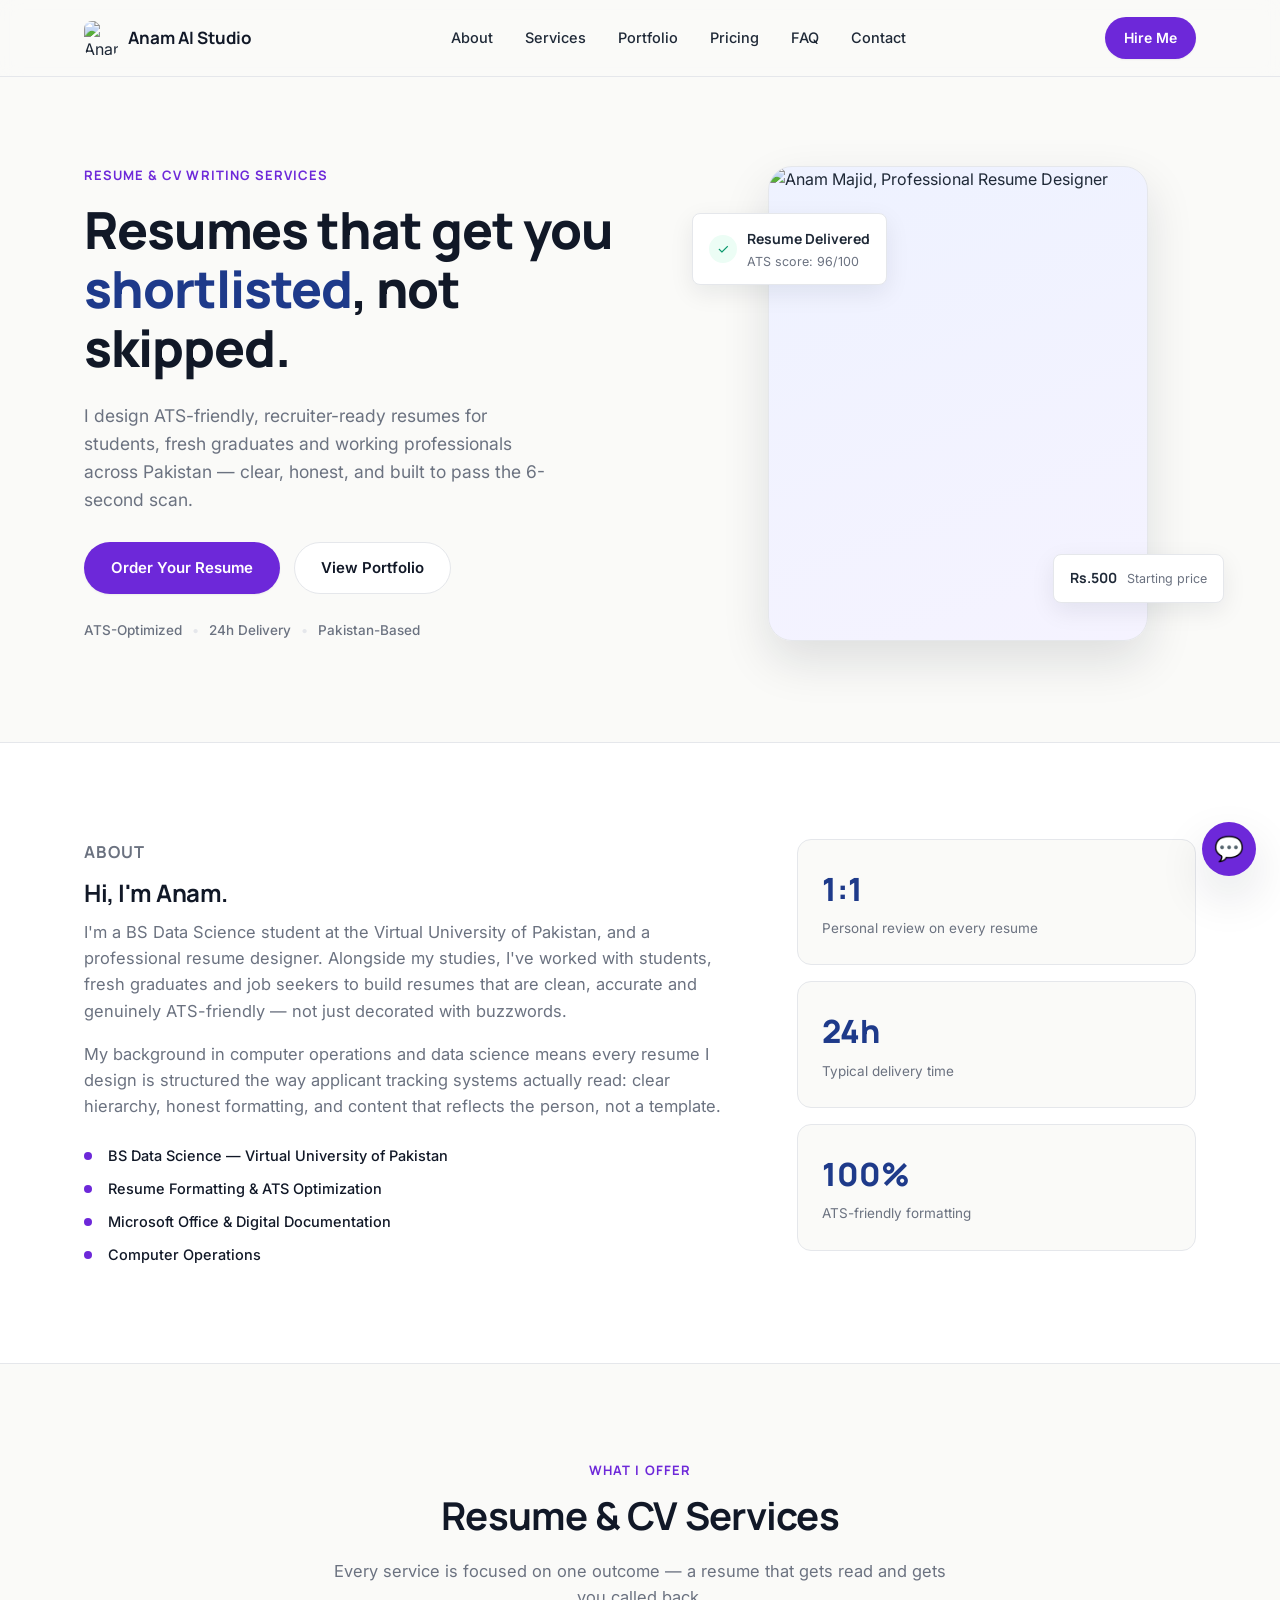
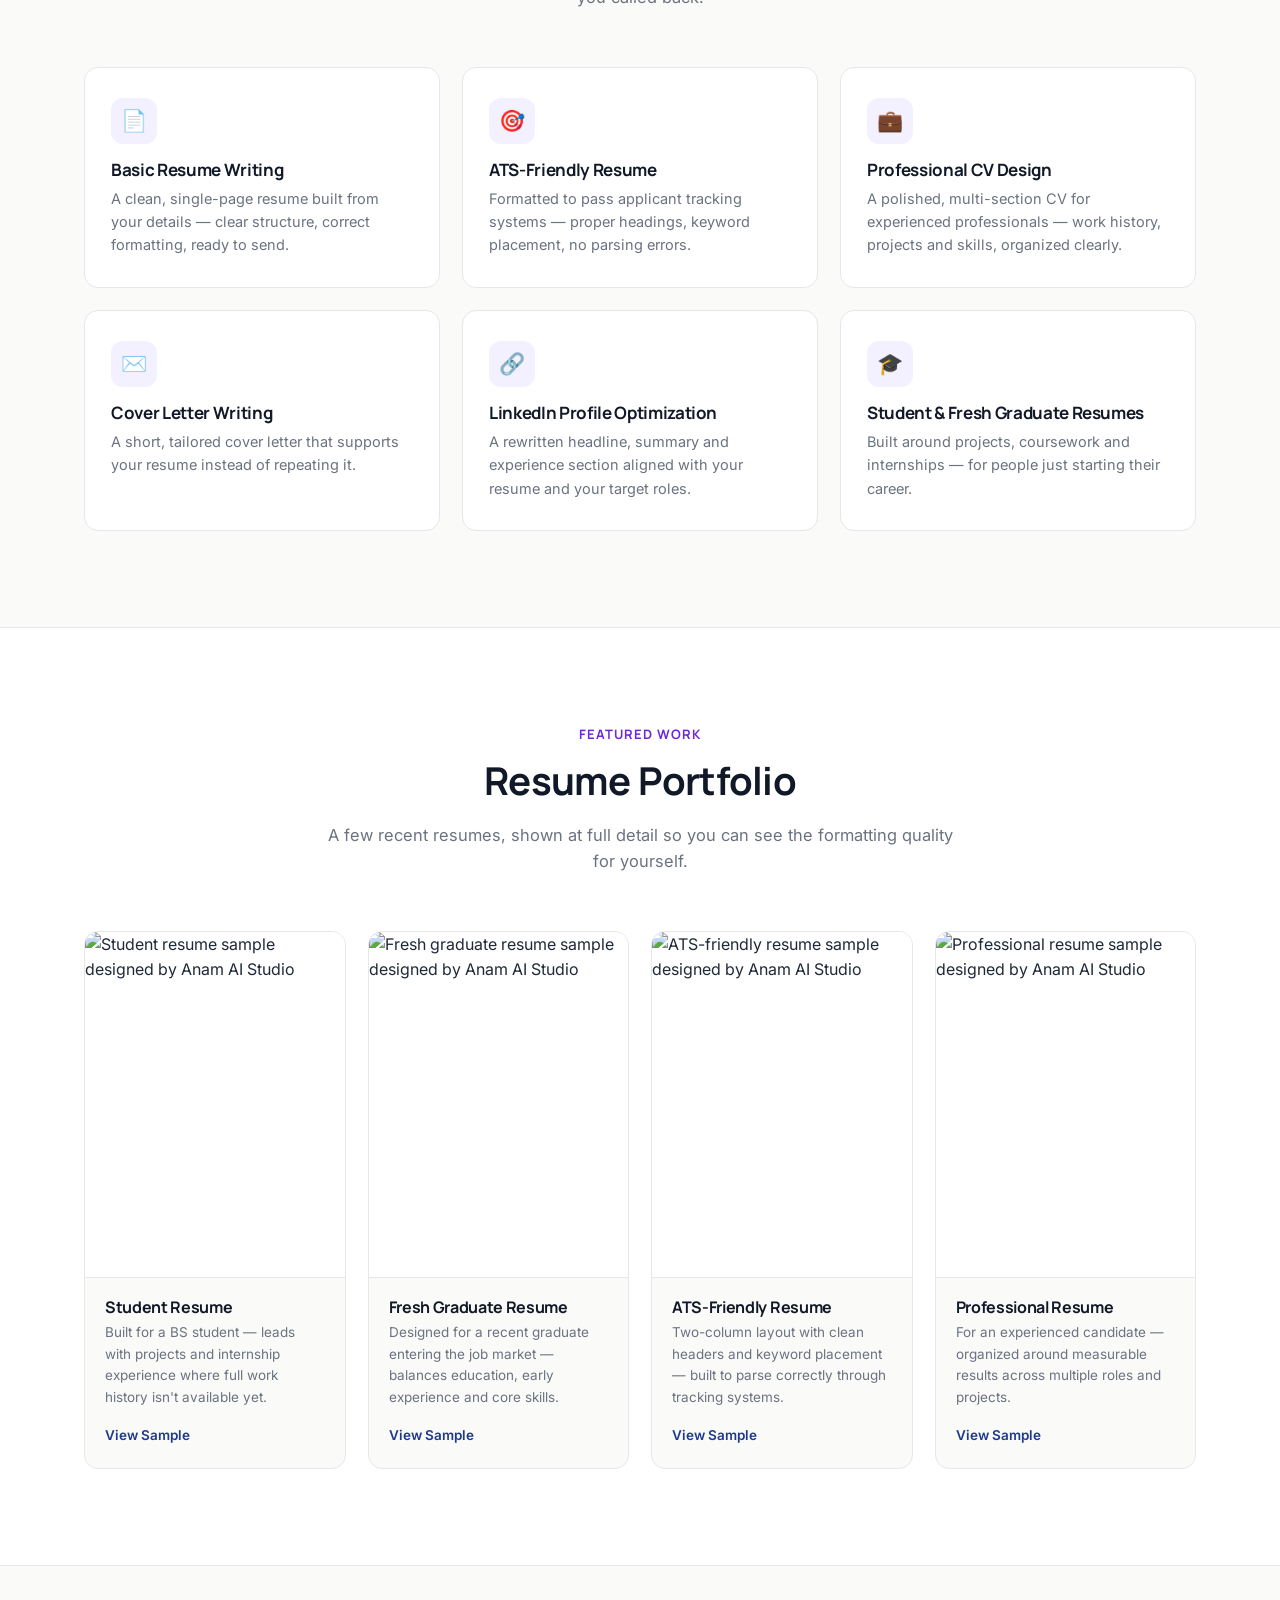
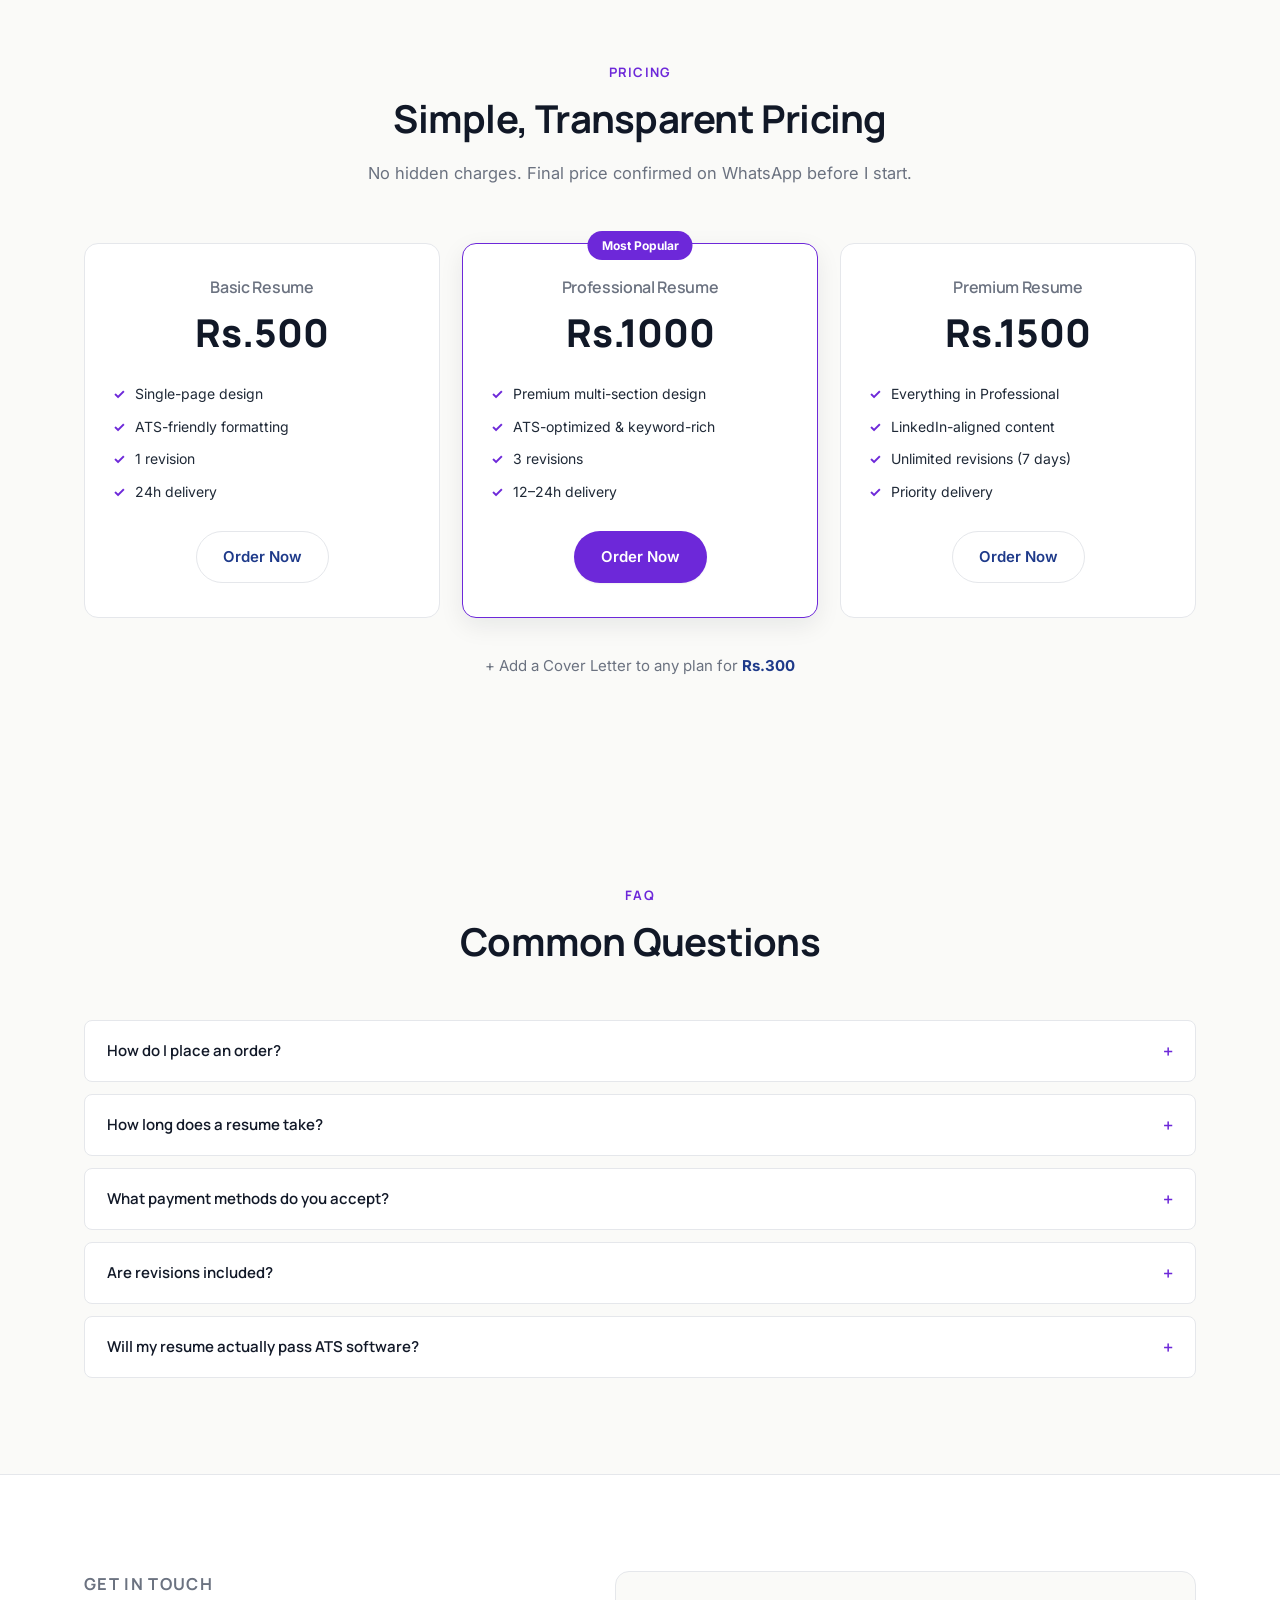
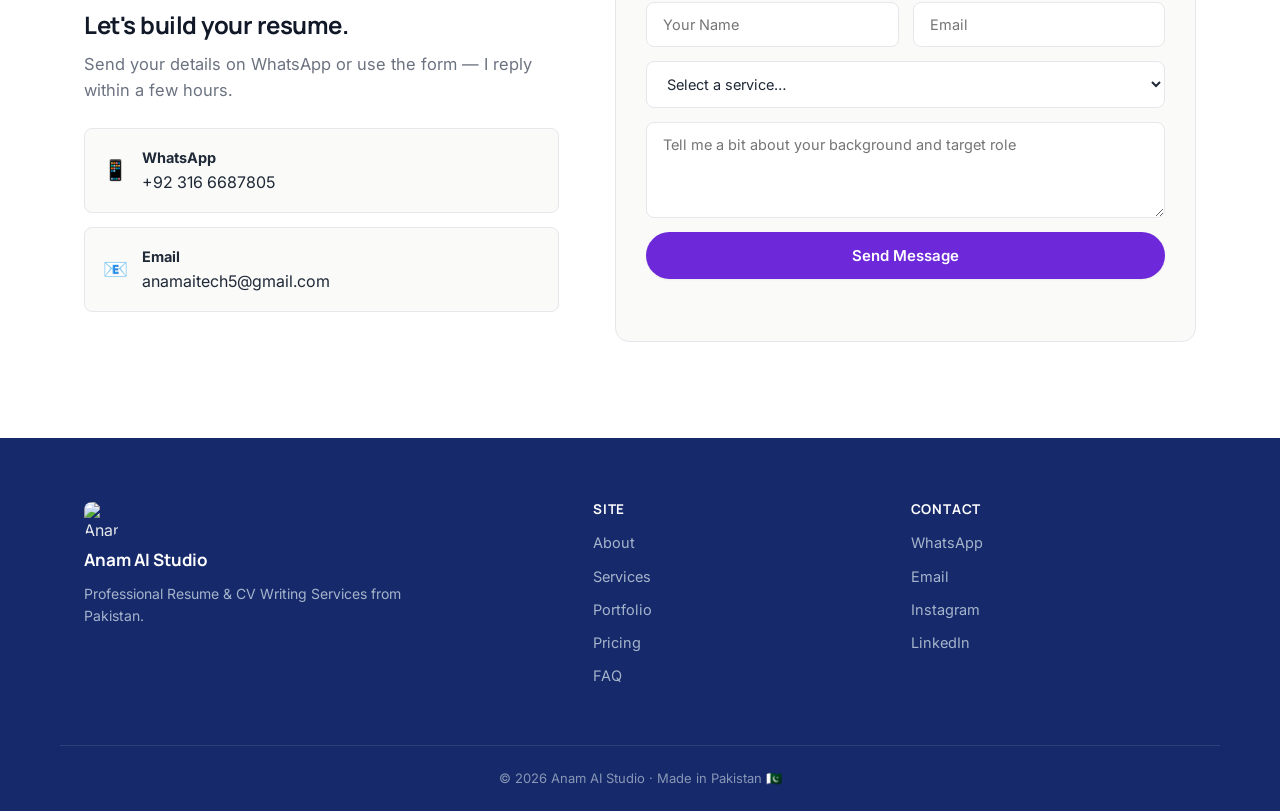
==== commit c287c55a: "Add files via upload" ====
--- a/index.html
+++ b/index.html
@@ -3,52 +3,30 @@
 <head>
 <meta charset="UTF-8">
 <meta name="viewport" content="width=device-width, initial-scale=1.0">
-<title>Anam AI Studio — CV Design, AI Tools &amp; Digital Services Pakistan</title>
-<meta name="description" content="Professional CV Design, LinkedIn Optimization, AI Tools, Data Entry &amp; MS Office Services. Starting from Rs.500. Pakistan's trusted digital studio.">
-<meta name="keywords" content="CV Design Pakistan,Resume Design,LinkedIn Optimization,AI Tools,Data Entry,MS Office,Canva Design,Anam AI Studio">
+<title>Anam AI Studio — Professional Resume &amp; CV Writing Services</title>
+<meta name="description" content="Professional Resume &amp; CV Writing Services in Pakistan. ATS-optimized, recruiter-ready resumes starting from Rs.500. Designed by Anam Majid.">
+<meta name="keywords" content="CV Design Pakistan,Resume Design,ATS Resume,Professional CV Writer,Anam AI Studio">
 <meta name="author" content="Anam Majid — Anam AI Studio">
 <meta name="robots" content="index,follow">
-<meta name="theme-color" content="#0F0F0F">
 <link rel="canonical" href="https://anam-ai-studio.vercel.app/">
-
-<!-- Open Graph -->
 <meta property="og:type" content="website">
-<meta property="og:title" content="Anam AI Studio — CV Design &amp; Digital Services">
-<meta property="og:description" content="Professional CV Design, LinkedIn Optimization &amp; AI Tools. Starting from Rs.500.">
-<meta property="og:image" content="https://anam-ai-studio.vercel.app/images/logo.png">
+<meta property="og:title" content="Anam AI Studio — Professional Resume &amp; CV Writing Services">
+<meta property="og:description" content="ATS-optimized, recruiter-ready resumes starting from Rs.500. Designed by a professional resume writer in Pakistan.">
+<meta property="og:image" content="https://anam-ai-studio.vercel.app/logo.png">
 <meta property="og:url" content="https://anam-ai-studio.vercel.app/">
-
-<!-- Twitter -->
 <meta name="twitter:card" content="summary_large_image">
-<meta name="twitter:title" content="Anam AI Studio — CV Design &amp; Digital Services">
-<meta name="twitter:description" content="Professional CV Design, AI Tools &amp; Digital Services from Pakistan.">
-<meta name="twitter:image" content="https://anam-ai-studio.vercel.app/images/logo.png">
-
-<link rel="icon" href="/images/logo.png">
-
-<!-- Fonts -->
+<meta name="twitter:title" content="Anam AI Studio — Professional Resume &amp; CV Writing Services">
+<meta name="twitter:description" content="ATS-optimized, recruiter-ready resumes starting from Rs.500.">
+<meta name="twitter:image" content="https://anam-ai-studio.vercel.app/logo.png">
+<meta name="theme-color" content="#1E3A8A">
+
 <link rel="preconnect" href="https://fonts.googleapis.com">
 <link rel="preconnect" href="https://fonts.gstatic.com" crossorigin>
-<link href="https://fonts.googleapis.com/css2?family=Fraunces:opsz,wght@9..144,500;9..144,600;9..144,700&family=Plus+Jakarta+Sans:wght@400;500;600;700;800&family=JetBrains+Mono:wght@400;600;700&display=swap" rel="stylesheet">
-
-<link rel="stylesheet" href="css/style.css">
-
-<!-- Schema.org -->
-<script type="application/ld+json">
-{
-  "@context": "https://schema.org",
-  "@type": "ProfessionalService",
-  "name": "Anam AI Studio",
-  "url": "https://anam-ai-studio.vercel.app/",
-  "image": "https://anam-ai-studio.vercel.app/images/logo.png",
-  "description": "Professional CV Design, LinkedIn Optimization, AI Tools, Data Entry & MS Office Services in Pakistan.",
-  "areaServed": "PK",
-  "address": {"@type":"PostalAddress","addressLocality":"Muzaffargarh","postalCode":"34200","addressCountry":"PK"},
-  "priceRange": "Rs.500 - Rs.1500"
-}
-</script>
-
-<!-- Google Analytics (kept from existing deployment) -->
+<link href="https://fonts.googleapis.com/css2?family=Manrope:wght@500;600;700;800&family=Inter:wght@400;500;600&display=swap" rel="stylesheet">
+
+<link rel="stylesheet" href="style.css">
+
+<!-- Google Analytics — keep existing ID, do not remove -->
 <script async src="https://www.googletagmanager.com/gtag/js?id=G-CHBT2CD6E9"></script>
 <script>
   window.dataLayer = window.dataLayer || [];
@@ -59,603 +37,371 @@
 </head>
 <body>
 
-<a href="#main" class="visually-hidden">Skip to main content</a>
-
-<!-- ===================== HEADER ===================== -->
-<header id="site-header">
-  <div class="container nav-inner">
+<a href="#main" class="skip-link">Skip to main content</a>
+
+<!-- ============ HEADER ============ -->
+<header class="site-header" id="site-header">
+  <div class="wrap header-inner">
     <a href="#hero" class="brand">
-      <span class="brand-mark">A</span>
-      Anam AI Studio
+      <img src="logo.png" alt="Anam AI Studio" class="brand-logo">
+      <span class="brand-name">Anam AI Studio</span>
     </a>
-    <nav class="nav-links">
+
+    <nav class="main-nav" id="main-nav">
+      <a href="#about">About</a>
       <a href="#services">Services</a>
+      <a href="#portfolio">Portfolio</a>
       <a href="#pricing">Pricing</a>
-      <a href="#portfolio">Portfolio</a>
-      <a href="#about">About</a>
-      <a href="#testimonials">Reviews</a>
+      <a href="#faq">FAQ</a>
       <a href="#contact">Contact</a>
     </nav>
-    <div class="nav-cta">
-      <a class="btn btn-ghost btn-sm" href="https://wa.me/923166687805?text=Hi%20Anam!%20I%20need%20your%20services." target="_blank" rel="noopener">Hire Me</a>
-      <button class="menu-toggle" id="menuToggle" aria-label="Open menu">☰</button>
+
+    <div class="header-actions">
+      <a class="btn btn-primary btn-sm" href="https://wa.me/923166687805?text=Hi%20Anam!%20I%20need%20a%20professional%20resume." target="_blank" rel="noopener">Hire Me</a>
+      <button class="nav-toggle" id="nav-toggle" aria-label="Open menu" aria-expanded="false">
+        <span></span><span></span><span></span>
+      </button>
     </div>
   </div>
 </header>
 
-<div class="mobile-drawer" id="mobileDrawer">
-  <button class="close-drawer" id="closeDrawer" aria-label="Close menu">✕</button>
-  <a href="#services">Services</a>
-  <a href="#pricing">Pricing</a>
-  <a href="#portfolio">Portfolio</a>
-  <a href="#about">About</a>
-  <a href="#testimonials">Reviews</a>
-  <a href="#contact">Contact</a>
-</div>
-
 <main id="main">
 
-  <!-- ===================== HERO ===================== -->
+  <!-- ============ HERO ============ -->
   <section class="hero" id="hero">
-    <div class="blob blob-violet float-slow" style="width:420px;height:420px;top:-120px;left:-140px;"></div>
-    <div class="blob blob-blue float-slower" style="width:360px;height:360px;bottom:-100px;right:-120px;"></div>
-    <div class="container hero-grid">
-      <div class="hero-copy">
-        <div class="eyebrow">AI Learning &amp; Digital Services Studio</div>
-        <h1>Resumes &amp; digital work, <em>designed to get you noticed.</em></h1>
-        <p class="lede">Resume &amp; CV design, LinkedIn optimization, data entry, MS Office and AI-assisted productivity — all from one trusted studio in Pakistan. Starting from <strong style="color:var(--white)">Rs.500</strong>.</p>
-        <div class="hero-tags">
-          <span>📄 CV Design</span><span>💼 LinkedIn</span><span>🤖 AI Tools</span>
-          <span>💻 Data Entry</span><span>📊 MS Office</span><span>🎨 Canva Design</span>
-        </div>
-        <div class="hero-actions">
-          <a class="btn btn-primary" href="https://wa.me/923166687805?text=Hi%20Anam!%20I%20want%20to%20order%20a%20service." target="_blank" rel="noopener">Order Now</a>
-          <a class="btn btn-ghost" href="#services">View Services</a>
-        </div>
-        <div class="hero-stats">
-          <div><b><span class="counter" data-target="100">0</span>+</b><span>Resumes Created</span></div>
-          <div><b><span class="counter" data-target="2">0</span>+</b><span>Years Learning</span></div>
-          <div><b>Growing</b><span>Community</span></div>
-        </div>
-      </div>
-      <div class="hero-portrait">
-        <div class="portrait-ring">
-          <div class="inner"><img src="images/profile.jpg" alt="Anam Majid — Founder, Anam AI Studio" width="400" height="400" loading="eager"></div>
-        </div>
-        <div class="badge-float b1 glass">✅ CV Delivered</div>
-        <div class="badge-float b2 glass">⭐ 5-Star Rated</div>
-        <div class="badge-float b3 glass">🇵🇰 Pakistan</div>
-      </div>
-    </div>
-  </section>
-
-  <!-- ===================== MARQUEE ===================== -->
-  <div class="marquee-wrap">
-    <div class="container">
-      <p class="marquee-label">Clients reach me through</p>
-    </div>
-    <div class="marquee">
-      <span>Fiverr</span><span>LinkedIn</span><span>WhatsApp</span><span>Instagram</span><span>Facebook</span><span>Email</span>
-      <span>Fiverr</span><span>LinkedIn</span><span>WhatsApp</span><span>Instagram</span><span>Facebook</span><span>Email</span>
-    </div>
-  </div>
-
-  <!-- ===================== ABOUT ===================== -->
-  <section id="about">
-    <div class="container about-wrap">
-      <div class="reveal glass about-card">
-        <div class="skill-row"><div class="lbl"><span>CV &amp; Resume Design</span><span>95%</span></div><div class="bar"><i data-w="95"></i></div></div>
-        <div class="skill-row"><div class="lbl"><span>MS Office</span><span>92%</span></div><div class="bar"><i data-w="92"></i></div></div>
-        <div class="skill-row"><div class="lbl"><span>AI Tools &amp; Prompting</span><span>90%</span></div><div class="bar"><i data-w="90"></i></div></div>
-        <div class="skill-row"><div class="lbl"><span>Data Entry &amp; Sheets</span><span>93%</span></div><div class="bar"><i data-w="93"></i></div></div>
-        <div class="skill-row"><div class="lbl"><span>Canva &amp; Design</span><span>88%</span></div><div class="bar"><i data-w="88"></i></div></div>
-        <div class="skill-row"><div class="lbl"><span>Python &amp; Java Basics</span><span>70%</span></div><div class="bar"><i data-w="70"></i></div></div>
-      </div>
-      <div class="reveal about-text">
-        <div class="eyebrow">About the studio</div>
-        <h2 style="font-size:clamp(26px,3.6vw,38px);margin-bottom:18px;">Hi, I'm Anam — I build the documents that open doors.</h2>
-        <p>I'm a <strong>Data Science student</strong> and self-taught digital services provider, running Anam AI Studio entirely from my phone. What started as helping classmates fix their CVs has grown into a small studio offering resume design, data entry, MS Office support and AI-assisted productivity work for students, job seekers and small businesses across Pakistan.</p>
-        <p>My background covers computer operations, MS Office, internet research, email management and the basics of Python and Java — alongside hands-on experience designing <strong>100+ resumes</strong> for real clients. I care about getting the small details right: formatting that survives ATS screening, layouts that are easy to scan, and turnarounds that respect your deadline.</p>
-        <ul class="about-list">
-          <li>Computer Operations</li><li>MS Office Suite</li>
-          <li>Internet Research</li><li>Email Management</li>
-          <li>AI Productivity Tools</li><li>Data Science Student</li>
-          <li>Java Basics</li><li>Python Basics</li>
+    <div class="wrap hero-inner">
+      <div class="hero-copy reveal">
+        <p class="eyebrow">Resume &amp; CV Writing Services</p>
+        <h1>Resumes that get you <span class="accent-text">shortlisted</span>, not skipped.</h1>
+        <p class="hero-sub">I design ATS-friendly, recruiter-ready resumes for students, fresh graduates and working professionals across Pakistan — clear, honest, and built to pass the 6-second scan.</p>
+        <div class="hero-cta">
+          <a class="btn btn-primary" href="https://wa.me/923166687805?text=Hi%20Anam!%20I%20want%20to%20order%20a%20resume." target="_blank" rel="noopener">Order Your Resume</a>
+          <a class="btn btn-ghost" href="#portfolio">View Portfolio</a>
+        </div>
+        <div class="hero-trust">
+          <span>ATS-Optimized</span>
+          <span class="dot">•</span>
+          <span>24h Delivery</span>
+          <span class="dot">•</span>
+          <span>Pakistan-Based</span>
+        </div>
+      </div>
+
+      <div class="hero-media reveal">
+        <div class="hero-portrait">
+          <img src="founder.png" alt="Anam Majid, Professional Resume Designer" loading="eager">
+        </div>
+        <div class="hero-card hero-card-1">
+          <span class="hero-card-icon">✓</span>
+          <div>
+            <strong>Resume Delivered</strong>
+            <p>ATS score: 96/100</p>
+          </div>
+        </div>
+        <div class="hero-card hero-card-2">
+          <strong>Rs.500</strong>
+          <p>Starting price</p>
+        </div>
+      </div>
+    </div>
+  </section>
+
+  <!-- ============ ABOUT ============ -->
+  <section class="about" id="about">
+    <div class="wrap about-inner">
+      <div class="about-copy reveal">
+        <p class="eyebrow">About</p>
+        <h2>Hi, I'm Anam.</h2>
+        <p>I'm a BS Data Science student at the Virtual University of Pakistan, and a professional resume designer. Alongside my studies, I've worked with students, fresh graduates and job seekers to build resumes that are clean, accurate and genuinely ATS-friendly — not just decorated with buzzwords.</p>
+        <p>My background in computer operations and data science means every resume I design is structured the way applicant tracking systems actually read: clear hierarchy, honest formatting, and content that reflects the person, not a template.</p>
+        <ul class="about-facts">
+          <li>BS Data Science — Virtual University of Pakistan</li>
+          <li>Resume Formatting &amp; ATS Optimization</li>
+          <li>Microsoft Office &amp; Digital Documentation</li>
+          <li>Computer Operations</li>
         </ul>
-        <a class="btn btn-primary" href="https://wa.me/923166687805?text=Hi%20Anam!%20I%20want%20to%20work%20with%20you." target="_blank" rel="noopener">Work With Me</a>
-      </div>
-    </div>
-  </section>
-
-  <!-- ===================== SERVICES ===================== -->
-  <section id="services">
-    <div class="container">
+      </div>
+      <div class="about-stats reveal">
+        <div class="stat-card">
+          <span class="stat-num">1:1</span>
+          <span class="stat-label">Personal review on every resume</span>
+        </div>
+        <div class="stat-card">
+          <span class="stat-num">24h</span>
+          <span class="stat-label">Typical delivery time</span>
+        </div>
+        <div class="stat-card">
+          <span class="stat-num">100%</span>
+          <span class="stat-label">ATS-friendly formatting</span>
+        </div>
+      </div>
+    </div>
+  </section>
+
+  <!-- ============ RESUME SERVICES ============ -->
+  <section class="services" id="services">
+    <div class="wrap">
       <div class="section-head reveal">
-        <div class="eyebrow">What I offer</div>
-        <h2>Professional services, built around what you actually need</h2>
-        <p>From a first CV to a full office workflow — every service is tested on real client work before it goes on this list.</p>
-      </div>
+        <p class="eyebrow">What I Offer</p>
+        <h2>Resume &amp; CV Services</h2>
+        <p class="section-sub">Every service is focused on one outcome — a resume that gets read and gets you called back.</p>
+      </div>
+
       <div class="services-grid">
-
-        <div class="svc-card glass reveal">
-          <div class="svc-icon">📄</div>
-          <h3>Resume &amp; Career</h3>
-          <p style="color:var(--gray-dim);font-size:13px;">From Rs.500</p>
+        <div class="service-card reveal">
+          <div class="service-icon">📄</div>
+          <h3>Basic Resume Writing</h3>
+          <p>A clean, single-page resume built from your details — clear structure, correct formatting, ready to send.</p>
+        </div>
+        <div class="service-card reveal">
+          <div class="service-icon">🎯</div>
+          <h3>ATS-Friendly Resume</h3>
+          <p>Formatted to pass applicant tracking systems — proper headings, keyword placement, no parsing errors.</p>
+        </div>
+        <div class="service-card reveal">
+          <div class="service-icon">💼</div>
+          <h3>Professional CV Design</h3>
+          <p>A polished, multi-section CV for experienced professionals — work history, projects and skills, organized clearly.</p>
+        </div>
+        <div class="service-card reveal">
+          <div class="service-icon">✉️</div>
+          <h3>Cover Letter Writing</h3>
+          <p>A short, tailored cover letter that supports your resume instead of repeating it.</p>
+        </div>
+        <div class="service-card reveal">
+          <div class="service-icon">🔗</div>
+          <h3>LinkedIn Profile Optimization</h3>
+          <p>A rewritten headline, summary and experience section aligned with your resume and your target roles.</p>
+        </div>
+        <div class="service-card reveal">
+          <div class="service-icon">🎓</div>
+          <h3>Student &amp; Fresh Graduate Resumes</h3>
+          <p>Built around projects, coursework and internships — for people just starting their career.</p>
+        </div>
+      </div>
+    </div>
+  </section>
+
+  <!-- ============ FEATURED PORTFOLIO ============ -->
+  <section class="portfolio" id="portfolio">
+    <div class="wrap">
+      <div class="section-head reveal">
+        <p class="eyebrow">Featured Work</p>
+        <h2>Resume Portfolio</h2>
+        <p class="section-sub">A few recent resumes, shown at full detail so you can see the formatting quality for yourself.</p>
+      </div>
+
+      <div class="portfolio-grid">
+
+        <article class="portfolio-card reveal">
+          <div class="portfolio-preview">
+            <img src="images/student-resume.jpg" alt="Student resume sample designed by Anam AI Studio" loading="lazy">
+          </div>
+          <div class="portfolio-body">
+            <h3>Student Resume</h3>
+            <p>Built for a BS student — leads with projects and internship experience where full work history isn't available yet.</p>
+            <a class="portfolio-link" href="https://wa.me/923166687805?text=Hi!%20I%20saw%20the%20Student%20Resume%20sample%2C%20I%27d%20like%20one%20like%20it." target="_blank" rel="noopener">View Sample</a>
+          </div>
+        </article>
+
+        <article class="portfolio-card reveal">
+          <div class="portfolio-preview">
+            <img src="images/fresh-graduate-resume.jpg" alt="Fresh graduate resume sample designed by Anam AI Studio" loading="lazy">
+          </div>
+          <div class="portfolio-body">
+            <h3>Fresh Graduate Resume</h3>
+            <p>Designed for a recent graduate entering the job market — balances education, early experience and core skills.</p>
+            <a class="portfolio-link" href="https://wa.me/923166687805?text=Hi!%20I%20saw%20the%20Fresh%20Graduate%20Resume%20sample%2C%20I%27d%20like%20one%20like%20it." target="_blank" rel="noopener">View Sample</a>
+          </div>
+        </article>
+
+        <article class="portfolio-card reveal">
+          <div class="portfolio-preview">
+            <img src="images/ats-resume.jpg" alt="ATS-friendly resume sample designed by Anam AI Studio" loading="lazy">
+          </div>
+          <div class="portfolio-body">
+            <h3>ATS-Friendly Resume</h3>
+            <p>Two-column layout with clean headers and keyword placement — built to parse correctly through tracking systems.</p>
+            <a class="portfolio-link" href="https://wa.me/923166687805?text=Hi!%20I%20saw%20the%20ATS-Friendly%20Resume%20sample%2C%20I%27d%20like%20one%20like%20it." target="_blank" rel="noopener">View Sample</a>
+          </div>
+        </article>
+
+        <article class="portfolio-card reveal">
+          <div class="portfolio-preview">
+            <img src="images/professional-resume.jpg" alt="Professional resume sample designed by Anam AI Studio" loading="lazy">
+          </div>
+          <div class="portfolio-body">
+            <h3>Professional Resume</h3>
+            <p>For an experienced candidate — organized around measurable results across multiple roles and projects.</p>
+            <a class="portfolio-link" href="https://wa.me/923166687805?text=Hi!%20I%20saw%20the%20Professional%20Resume%20sample%2C%20I%27d%20like%20one%20like%20it." target="_blank" rel="noopener">View Sample</a>
+          </div>
+        </article>
+
+      </div>
+    </div>
+  </section>
+
+  <!-- ============ PRICING ============ -->
+  <section class="pricing" id="pricing">
+    <div class="wrap">
+      <div class="section-head reveal">
+        <p class="eyebrow">Pricing</p>
+        <h2>Simple, Transparent Pricing</h2>
+        <p class="section-sub">No hidden charges. Final price confirmed on WhatsApp before I start.</p>
+      </div>
+
+      <div class="pricing-grid">
+        <div class="price-card reveal">
+          <h3>Basic Resume</h3>
+          <p class="price">Rs.500</p>
           <ul>
-            <li>Basic Resume Writing</li><li>Professional CV Design</li>
-            <li>ATS-Friendly Resume</li><li>Cover Letter</li>
-            <li>LinkedIn Profile Optimization</li>
+            <li>Single-page design</li>
+            <li>ATS-friendly formatting</li>
+            <li>1 revision</li>
+            <li>24h delivery</li>
           </ul>
-          <a class="btn btn-ghost btn-sm" style="margin-top:16px;" href="https://wa.me/923166687805?text=Hi%20Anam!%20I%20need%20a%20CV%20Design." target="_blank" rel="noopener">Order Now</a>
-        </div>
-
-        <div class="svc-card glass reveal">
-          <div class="svc-icon">🤖</div>
-          <h3>AI Services</h3>
-          <p style="color:var(--gray-dim);font-size:13px;">Free tools &amp; consultation</p>
+          <a class="btn btn-outline" href="https://wa.me/923166687805?text=Hi!%20I%20want%20the%20Basic%20Resume%20-%20Rs.500" target="_blank" rel="noopener">Order Now</a>
+        </div>
+
+        <div class="price-card price-card-featured reveal">
+          <span class="price-badge">Most Popular</span>
+          <h3>Professional Resume</h3>
+          <p class="price">Rs.1000</p>
           <ul>
-            <li>Free AI Tools Access</li><li>AI Consultation</li>
-            <li>Prompt Engineering</li><li>AI Workflow Automation</li>
+            <li>Premium multi-section design</li>
+            <li>ATS-optimized &amp; keyword-rich</li>
+            <li>3 revisions</li>
+            <li>12–24h delivery</li>
           </ul>
-          <a class="btn btn-ghost btn-sm" style="margin-top:16px;" href="https://wa.me/923166687805?text=Hi%20Anam!%20I%20need%20AI%20Services." target="_blank" rel="noopener">Order Now</a>
-        </div>
-
-        <div class="svc-card glass reveal">
-          <div class="svc-icon">💻</div>
-          <h3>Data Entry</h3>
-          <p style="color:var(--gray-dim);font-size:13px;">From Rs.500</p>
+          <a class="btn btn-primary" href="https://wa.me/923166687805?text=Hi!%20I%20want%20the%20Professional%20Resume%20-%20Rs.1000" target="_blank" rel="noopener">Order Now</a>
+        </div>
+
+        <div class="price-card reveal">
+          <h3>Premium Resume</h3>
+          <p class="price">Rs.1500</p>
           <ul>
-            <li>Copy Paste Work</li><li>PDF to Word / Excel</li>
-            <li>Excel &amp; Google Sheets</li><li>Web Research &amp; Collection</li>
+            <li>Everything in Professional</li>
+            <li>LinkedIn-aligned content</li>
+            <li>Unlimited revisions (7 days)</li>
+            <li>Priority delivery</li>
           </ul>
-          <a class="btn btn-ghost btn-sm" style="margin-top:16px;" href="https://wa.me/923166687805?text=Hi%20Anam!%20I%20need%20Data%20Entry." target="_blank" rel="noopener">Order Now</a>
-        </div>
-
-        <div class="svc-card glass reveal">
-          <div class="svc-icon">📊</div>
-          <h3>MS Office</h3>
-          <p style="color:var(--gray-dim);font-size:13px;">From Rs.500</p>
-          <ul>
-            <li>Word Formatting</li><li>Excel Work &amp; Formulas</li>
-            <li>Reports &amp; Dashboards</li><li>PowerPoint Presentations</li>
-          </ul>
-          <a class="btn btn-ghost btn-sm" style="margin-top:16px;" href="https://wa.me/923166687805?text=Hi%20Anam!%20I%20need%20MS%20Office%20work." target="_blank" rel="noopener">Order Now</a>
-        </div>
-
-        <div class="svc-card glass reveal">
-          <div class="svc-icon">🎨</div>
-          <h3>Design Services</h3>
-          <p style="color:var(--gray-dim);font-size:13px;">From Rs.500</p>
-          <ul>
-            <li>Business Card Design</li><li>Certificate &amp; ID Card</li>
-            <li>Flyer &amp; Canva Designs</li><li>Social Media Posts</li>
-          </ul>
-          <a class="btn btn-ghost btn-sm" style="margin-top:16px;" href="https://wa.me/923166687805?text=Hi%20Anam!%20I%20need%20Design%20Services." target="_blank" rel="noopener">Order Now</a>
-        </div>
-
-      </div>
-    </div>
-  </section>
-
-  <!-- ===================== PRICING ===================== -->
-  <section id="pricing">
-    <div class="container">
+          <a class="btn btn-outline" href="https://wa.me/923166687805?text=Hi!%20I%20want%20the%20Premium%20Resume%20-%20Rs.1500" target="_blank" rel="noopener">Order Now</a>
+        </div>
+      </div>
+
+      <p class="price-addon reveal">+ Add a Cover Letter to any plan for <strong>Rs.300</strong></p>
+    </div>
+  </section>
+
+  <!-- ============ FAQ ============ -->
+  <section class="faq" id="faq">
+    <div class="wrap">
       <div class="section-head reveal">
-        <div class="eyebrow">Transparent pricing</div>
-        <h2>Simple pricing plans</h2>
-        <p>Affordable rates, no hidden charges. Final quotation may vary with project complexity.</p>
-      </div>
-
-      <div class="pricing-tabs">
-        <button class="pricing-tab active" data-tab="resume">Resume &amp; Career</button>
-        <button class="pricing-tab" data-tab="data">Data Entry</button>
-        <button class="pricing-tab" data-tab="office">MS Office</button>
-        <button class="pricing-tab" data-tab="design">Design</button>
-      </div>
-
-      <div class="price-panel active" id="panel-resume">
-        <div class="price-card glass reveal">
-          <h4>Basic Resume</h4><div class="amt">Rs.500<span>/project</span></div>
-          <ul><li>Single-page design</li><li>ATS-friendly</li><li>1 revision · 24h delivery</li></ul>
-          <a class="btn btn-ghost btn-sm" href="https://wa.me/923166687805?text=Hi!%20I%20want%20Basic%20Resume%20Rs.500" target="_blank" rel="noopener">Order Now</a>
-        </div>
-        <div class="price-card glass reveal popular">
-          <span class="pop-tag">⭐ Popular</span>
-          <h4>Professional CV</h4><div class="amt">Rs.800<span>/project</span></div>
-          <ul><li>Premium 2-page design</li><li>ATS-optimized</li><li>3 revisions · 12h delivery</li></ul>
-          <a class="btn btn-ghost btn-sm" href="https://wa.me/923166687805?text=Hi!%20I%20want%20Professional%20CV%20Rs.800" target="_blank" rel="noopener">Order Now</a>
-        </div>
-        <div class="price-card glass reveal">
-          <h4>ATS Resume</h4><div class="amt">Rs.1000<span>/project</span></div>
-          <ul><li>Keyword-rich</li><li>ATS-optimized</li><li>2 revisions · 24h delivery</li></ul>
-          <a class="btn btn-ghost btn-sm" href="https://wa.me/923166687805?text=Hi!%20I%20want%20ATS%20Resume%20Rs.1000" target="_blank" rel="noopener">Order Now</a>
-        </div>
-        <div class="price-card glass reveal">
-          <h4>Resume + Cover Letter</h4><div class="amt">Rs.1200<span>/project</span></div>
-          <ul><li>Professional CV</li><li>Custom cover letter</li><li>3 revisions</li></ul>
-          <a class="btn btn-ghost btn-sm" href="https://wa.me/923166687805?text=Hi!%20I%20want%20Resume+Cover%20Letter%20Rs.1200" target="_blank" rel="noopener">Order Now</a>
-        </div>
-        <div class="price-card glass reveal">
-          <h4>Resume + LinkedIn</h4><div class="amt">Rs.1500<span>/project</span></div>
-          <ul><li>Professional CV</li><li>LinkedIn rewrite</li><li>Keyword optimized</li></ul>
-          <a class="btn btn-ghost btn-sm" href="https://wa.me/923166687805?text=Hi!%20I%20want%20Resume+LinkedIn%20Rs.1500" target="_blank" rel="noopener">Order Now</a>
-        </div>
-      </div>
-
-      <div class="price-panel" id="panel-data">
-        <div class="price-card glass reveal"><h4>Copy Paste</h4><div class="amt">Rs.500<span>/project</span></div><ul><li>Fast &amp; accurate</li><li>Any format</li></ul><a class="btn btn-ghost btn-sm" href="https://wa.me/923166687805?text=Hi!%20I%20need%20Copy%20Paste%20Rs.500" target="_blank" rel="noopener">Order Now</a></div>
-        <div class="price-card glass reveal"><h4>PDF to Word</h4><div class="amt">Rs.500<span>/project</span></div><ul><li>Formatting preserved</li><li>Editable .docx</li></ul><a class="btn btn-ghost btn-sm" href="https://wa.me/923166687805?text=Hi!%20I%20need%20PDF%20to%20Word%20Rs.500" target="_blank" rel="noopener">Order Now</a></div>
-        <div class="price-card glass reveal popular"><span class="pop-tag">⭐ Popular</span><h4>Excel Data Entry</h4><div class="amt">Rs.700<span>/project</span></div><ul><li>Clean, formatted entry</li><li>100% accuracy checked</li></ul><a class="btn btn-ghost btn-sm" href="https://wa.me/923166687805?text=Hi!%20I%20need%20Excel%20Data%20Entry%20Rs.700" target="_blank" rel="noopener">Order Now</a></div>
-        <div class="price-card glass reveal"><h4>PDF to Excel</h4><div class="amt">Rs.700<span>/project</span></div><ul><li>Structured data</li><li>Any PDF format</li></ul><a class="btn btn-ghost btn-sm" href="https://wa.me/923166687805?text=Hi!%20I%20need%20PDF%20to%20Excel%20Rs.700" target="_blank" rel="noopener">Order Now</a></div>
-        <div class="price-card glass reveal"><h4>Google Sheets</h4><div class="amt">Rs.700<span>/project</span></div><ul><li>Formulas included</li><li>Shareable file</li></ul><a class="btn btn-ghost btn-sm" href="https://wa.me/923166687805?text=Hi!%20I%20need%20Google%20Sheets%20Rs.700" target="_blank" rel="noopener">Order Now</a></div>
-      </div>
-
-      <div class="price-panel" id="panel-office">
-        <div class="price-card glass reveal"><h4>Word Formatting</h4><div class="amt">Rs.500<span>/project</span></div><ul><li>Professional layout</li><li>Print-ready</li></ul><a class="btn btn-ghost btn-sm" href="https://wa.me/923166687805?text=Hi!%20I%20need%20Word%20Formatting%20Rs.500" target="_blank" rel="noopener">Order Now</a></div>
-        <div class="price-card glass reveal popular"><span class="pop-tag">⭐ Popular</span><h4>Excel Work</h4><div class="amt">Rs.700<span>/project</span></div><ul><li>Formulas &amp; functions</li><li>Charts &amp; graphs</li></ul><a class="btn btn-ghost btn-sm" href="https://wa.me/923166687805?text=Hi!%20I%20need%20Excel%20Work%20Rs.700" target="_blank" rel="noopener">Order Now</a></div>
-        <div class="price-card glass reveal"><h4>PowerPoint</h4><div class="amt">Rs.800<span>/project</span></div><ul><li>Custom design</li><li>Animations included</li></ul><a class="btn btn-ghost btn-sm" href="https://wa.me/923166687805?text=Hi!%20I%20need%20PowerPoint%20Rs.800" target="_blank" rel="noopener">Order Now</a></div>
-      </div>
-
-      <div class="price-panel" id="panel-design">
-        <div class="price-card glass reveal"><h4>Business Card</h4><div class="amt">Rs.500<span>/project</span></div><ul><li>Both sides</li><li>2 concepts</li></ul><a class="btn btn-ghost btn-sm" href="https://wa.me/923166687805?text=Hi!%20I%20need%20Business%20Card%20Rs.500" target="_blank" rel="noopener">Order Now</a></div>
-        <div class="price-card glass reveal"><h4>YouTube Thumbnail</h4><div class="amt">Rs.500<span>/project</span></div><ul><li>1280×720 px</li><li>1 revision</li></ul><a class="btn btn-ghost btn-sm" href="https://wa.me/923166687805?text=Hi!%20I%20need%20YouTube%20Thumbnail%20Rs.500" target="_blank" rel="noopener">Order Now</a></div>
-        <div class="price-card glass reveal"><h4>Social Media Post</h4><div class="amt">Rs.500<span>/project</span></div><ul><li>1080×1080 px</li><li>1 revision</li></ul><a class="btn btn-ghost btn-sm" href="https://wa.me/923166687805?text=Hi!%20I%20need%20Social%20Media%20Post%20Rs.500" target="_blank" rel="noopener">Order Now</a></div>
-        <div class="price-card glass reveal"><h4>Certificate Design</h4><div class="amt">Rs.700<span>/project</span></div><ul><li>Editable template</li><li>Print quality</li></ul><a class="btn btn-ghost btn-sm" href="https://wa.me/923166687805?text=Hi!%20I%20need%20Certificate%20Design%20Rs.700" target="_blank" rel="noopener">Order Now</a></div>
-        <div class="price-card glass reveal"><h4>Flyer / Canva Design</h4><div class="amt">Rs.800<span>/project</span></div><ul><li>Print-ready</li><li>2 revisions</li></ul><a class="btn btn-ghost btn-sm" href="https://wa.me/923166687805?text=Hi!%20I%20need%20Flyer%20Design%20Rs.800" target="_blank" rel="noopener">Order Now</a></div>
-      </div>
-
-      <p class="price-note">💡 Prices shown are starting prices. Final quotation depends on project complexity and requirements.</p>
-    </div>
-  </section>
-
-  <!-- ===================== RESUME GALLERY ===================== -->
-  <section id="portfolio">
-    <div class="container">
-      <div class="section-head reveal">
-        <div class="eyebrow">Resume gallery</div>
-        <h2>Five styles, one standard of craft</h2>
-        <p>Sample resumes built to show range — from strict ATS formatting to bold creative layouts. All names and details below are fictional, for demonstration only.</p>
-      </div>
-
-      <div class="resume-deck">
-        <div class="a4-frame reveal">
-          <div class="a4-card">
-            <div class="rs rs-ats">
-              <div class="rname">HAMZA TARIQ SHEIKH</div>
-              <div class="rtitle">Junior Software Engineer</div>
-              <div class="rline w80"></div><div class="rline w60"></div>
-              <div class="rsec">Summary</div>
-              <div class="rline w80"></div><div class="rline w80"></div><div class="rline w40"></div>
-              <div class="rsec">Experience</div>
-              <div class="rline w60"></div><div class="rline w80"></div><div class="rline w60"></div>
-              <div class="rsec">Education</div>
-              <div class="rline w60"></div>
-              <div class="rsec">Skills</div>
-              <div class="rline w40"></div><div class="rline w60"></div>
-            </div>
-            <div class="a4-tag">ATS-Friendly Resume</div>
-          </div>
-        </div>
-
-        <div class="a4-frame reveal">
-          <div class="a4-card">
-            <div class="rs rs-modern">
-              <div class="rtop"><div class="ph"></div><div><div class="rname">Ayesha Noor</div><div class="rtitle">Marketing Executive</div></div></div>
-              <div class="rsec">Profile</div>
-              <div class="rline w80"></div><div class="rline w60"></div>
-              <div class="rsec">Experience</div>
-              <div class="rline w80"></div><div class="rline w60"></div>
-              <div class="rsec">Skills</div>
-              <span class="chip">SEO</span><span class="chip">Canva</span><span class="chip">Ads</span>
-            </div>
-            <div class="a4-tag">Modern Professional Resume</div>
-          </div>
-        </div>
-
-        <div class="a4-frame reveal">
-          <div class="a4-card">
-            <div class="rs rs-student">
-              <div class="rname">Bilal Ahmed Khan</div>
-              <div class="rtitle">BS Computer Science — Final Year</div>
-              <div class="rsec">Objective</div>
-              <div class="rline w80"></div><div class="rline w60"></div>
-              <div class="rsec">Projects</div>
-              <div class="rline w80"></div><div class="rline w60"></div>
-              <div class="rsec">Skills</div>
-              <div class="dot-row"><span class="dot on"></span><span class="dot on"></span><span class="dot on"></span><span class="dot"></span><span class="dot"></span></div>
-              <div class="rsec">Certifications</div>
-              <div class="rline w60"></div>
-            </div>
-            <div class="a4-tag">Student Resume</div>
-          </div>
-        </div>
-
-        <div class="a4-frame reveal">
-          <div class="a4-card">
-            <div class="rs rs-exec">
-              <div class="rname">Faisal Rahman Qureshi</div>
-              <div class="rtitle">Regional Operations Director</div>
-              <div class="rsec">Executive Summary</div>
-              <div class="rline w80"></div><div class="rline w80"></div>
-              <div class="rsec">Leadership Experience</div>
-              <div class="rline w60"></div><div class="rline w80"></div><div class="rline w60"></div>
-              <div class="rsec">Board &amp; Affiliations</div>
-              <div class="rline w40"></div>
-            </div>
-            <div class="a4-tag">Executive Resume</div>
-          </div>
-        </div>
-
-        <div class="a4-frame reveal">
-          <div class="a4-card">
-            <div class="rs rs-creative">
-              <div class="blob-badge"></div>
-              <div class="rname">Zara Malik</div>
-              <div class="rtitle">Graphic &amp; Brand Designer</div>
-              <div class="rsec">About</div>
-              <div class="rline w80"></div><div class="rline w60"></div>
-              <div class="rsec">Selected Work</div>
-              <div class="rline w60"></div><div class="rline w80"></div>
-              <div class="rsec">Tools</div>
-              <div class="rline w40"></div>
-            </div>
-            <div class="a4-tag">Creative Resume</div>
-          </div>
-        </div>
-      </div>
-
-      <div style="text-align:center;margin-top:38px;">
-        <a class="btn btn-primary reveal" href="https://wa.me/923166687805?text=Hi!%20I%20want%20to%20order%20a%20CV." target="_blank" rel="noopener">Order Your Custom CV</a>
-      </div>
-    </div>
-  </section>
-
-  <!-- ===================== DATA ENTRY PORTFOLIO ===================== -->
-  <section id="data-portfolio">
-    <div class="container">
-      <div class="section-head reveal">
-        <div class="eyebrow">Data &amp; documents</div>
-        <h2>Data entry &amp; MS Office work samples</h2>
-        <p>Mock projects styled after real completed work — Excel sheets, reports and conversions. All business names and figures below are fictional demo data.</p>
-      </div>
-
-      <div class="data-grid">
-        <div class="data-card glass reveal">
-          <div class="dc-head"><span class="dc-dots"><span></span><span></span><span></span></span> Sales_Report_June.xlsx</div>
-          <div class="dc-body">
-            <table class="sheet">
-              <tr><th>Product</th><th>Units</th><th>Revenue</th><th>Status</th></tr>
-              <tr><td>Fabric Rolls</td><td class="num">120</td><td class="num">Rs.84,000</td><td class="ok">On Target</td></tr>
-              <tr><td>Stitching Kits</td><td class="num">64</td><td class="num">Rs.32,500</td><td class="ok">On Target</td></tr>
-              <tr><td>Accessories</td><td class="num">210</td><td class="num">Rs.51,200</td><td class="warn">Low Stock</td></tr>
-              <tr><td>Total</td><td class="num">394</td><td class="num">Rs.167,700</td><td>—</td></tr>
-            </table>
-            <p class="dc-caption">Excel dashboard with formulas, totals &amp; conditional formatting.</p>
-          </div>
-        </div>
-
-        <div class="data-card glass reveal">
-          <div class="dc-head"><span class="dc-dots"><span></span><span></span><span></span></span> Student_Attendance.gsheet</div>
-          <div class="dc-body">
-            <table class="sheet">
-              <tr><th>Roll No.</th><th>Name</th><th>Present</th><th>%</th></tr>
-              <tr><td>01</td><td>M. Usman</td><td class="num">22/24</td><td class="ok">92%</td></tr>
-              <tr><td>02</td><td>Sana Yousaf</td><td class="num">24/24</td><td class="ok">100%</td></tr>
-              <tr><td>03</td><td>Ali Raza</td><td class="num">17/24</td><td class="warn">71%</td></tr>
-            </table>
-            <p class="dc-caption">Google Sheets attendance tracker for a training center.</p>
-          </div>
-        </div>
-
-        <div class="data-card glass reveal">
-          <div class="dc-head"><span class="dc-dots"><span></span><span></span><span></span></span> Inventory_Register.xlsx</div>
-          <div class="dc-body">
-            <table class="sheet">
-              <tr><th>Item</th><th>Qty</th><th>Reorder</th></tr>
-              <tr><td>Printer Paper (Ream)</td><td class="num">48</td><td class="ok">No</td></tr>
-              <tr><td>Ink Cartridge</td><td class="num">6</td><td class="warn">Yes</td></tr>
-              <tr><td>Stapler Pins</td><td class="num">130</td><td class="ok">No</td></tr>
-            </table>
-            <p class="dc-caption">Office inventory sheet with automatic reorder flags.</p>
-          </div>
-        </div>
-
-        <div class="data-card glass reveal">
-          <div class="dc-head"><span class="dc-dots"><span></span><span></span><span></span></span> Quarterly_Report.docx</div>
-          <div class="dc-body">
-            <div class="doc-mock">
-              <h5>Quarterly Performance Report — Demo Traders Pvt. Ltd.</h5>
-              <p>Prepared for internal review. Formatted with headings, styles and a print-ready layout, converted from a raw PDF export.</p>
-              <div class="dline" style="width:90%"></div><div class="dline" style="width:75%"></div><div class="dline" style="width:82%"></div>
-            </div>
-            <p class="dc-caption">PDF-to-Word conversion with formatting preserved.</p>
-          </div>
-        </div>
-
-        <div class="data-card glass reveal">
-          <div class="dc-head"><span class="dc-dots"><span></span><span></span><span></span></span> Fee_Management.xlsx</div>
-          <div class="dc-body">
-            <table class="sheet">
-              <tr><th>Student</th><th>Paid</th><th>Due</th></tr>
-              <tr><td>Hina Fatima</td><td class="num">Rs.6,000</td><td class="ok">Rs.0</td></tr>
-              <tr><td>Kamran Sheikh</td><td class="num">Rs.3,000</td><td class="warn">Rs.3,000</td></tr>
-              <tr><td>Rida Aslam</td><td class="num">Rs.6,000</td><td class="ok">Rs.0</td></tr>
-            </table>
-            <p class="dc-caption">Fee tracking sheet for a small academy, auto-totalled.</p>
-          </div>
-        </div>
-
-        <div class="data-card glass reveal">
-          <div class="dc-head"><span class="dc-dots"><span></span><span></span><span></span></span> PDF_to_Excel_Extract.xlsx</div>
-          <div class="dc-body">
-            <table class="sheet">
-              <tr><th>Invoice #</th><th>Client</th><th>Amount</th></tr>
-              <tr><td>INV-1042</td><td>Noor Traders</td><td class="num">Rs.14,200</td></tr>
-              <tr><td>INV-1043</td><td>Al-Falah Store</td><td class="num">Rs.8,900</td></tr>
-              <tr><td>INV-1044</td><td>City Hardware</td><td class="num">Rs.22,050</td></tr>
-            </table>
-            <p class="dc-caption">Scanned invoice PDFs restructured into clean spreadsheet rows.</p>
-          </div>
-        </div>
-      </div>
-    </div>
-  </section>
-
-  <!-- ===================== STATS BAND ===================== -->
-  <section class="stats-band">
-    <div class="container stats-row">
-      <div class="stat-item reveal"><b><span class="counter" data-target="100">0</span>+</b><span>Resumes Created</span></div>
-      <div class="stat-item reveal"><b><span class="counter" data-target="2">0</span>+</b><span>Years Learning Journey</span></div>
-      <div class="stat-item reveal"><b>Multiple</b><span>Digital Projects</span></div>
-      <div class="stat-item reveal"><b>Growing</b><span>Client Community</span></div>
-    </div>
-  </section>
-
-  <!-- ===================== TESTIMONIALS ===================== -->
-  <section id="testimonials">
-    <div class="container">
-      <div class="section-head reveal">
-        <div class="eyebrow">Client feedback</div>
-        <h2>What clients say</h2>
-      </div>
-      <div class="test-grid">
-        <div class="test-card glass reveal">
-          <div class="stars">★★★★★</div>
-          <p>"My CV was completely transformed — cleaner layout and much easier for recruiters to scan."</p>
-          <div class="test-who"><div class="avatar">F.</div><div><b>F. — Client</b><span>BS Student</span></div></div>
-        </div>
-        <div class="test-card glass reveal">
-          <div class="stars">★★★★★</div>
-          <p>"PDF to Word conversion was fast and accurate, exactly what I needed for my documents."</p>
-          <div class="test-who"><div class="avatar">A.</div><div><b>A. — Client</b><span>Freelancer</span></div></div>
-        </div>
-        <div class="test-card glass reveal">
-          <div class="stars">★★★★★</div>
-          <p>"LinkedIn profile optimization made a noticeable difference in profile visibility within weeks."</p>
-          <div class="test-who"><div class="avatar">S.</div><div><b>S. — Client</b><span>Fresh Graduate</span></div></div>
-        </div>
-        <div class="test-card glass reveal">
-          <div class="stars">★★★★★</div>
-          <p>"The PowerPoint presentation looked very professional and was delivered right on time."</p>
-          <div class="test-who"><div class="avatar">U.</div><div><b>U. — Client</b><span>Business Owner</span></div></div>
-        </div>
-      </div>
-      <p class="disclaimer-note">Testimonials reflect client feedback shared with permission; names abbreviated for privacy.</p>
-    </div>
-  </section>
-
-  <!-- ===================== BLOG ===================== -->
-  <section id="blog">
-    <div class="container">
-      <div class="section-head reveal">
-        <div class="eyebrow">Studio notes</div>
-        <h2>From the blog</h2>
-        <p>Guides on resumes, AI tools and freelancing — new articles coming soon.</p>
-      </div>
-      <div class="blog-grid">
-        <div class="blog-card glass reveal">
-          <div class="blog-thumb"><span>Career</span></div>
-          <div class="blog-body"><h4>How to make your CV pass ATS screening</h4><p>Practical formatting rules recruiters' software actually looks for.</p><span class="blog-soon">Coming soon →</span></div>
-        </div>
-        <div class="blog-card glass reveal">
-          <div class="blog-thumb"><span>AI Tools</span></div>
-          <div class="blog-body"><h4>5 free AI tools worth learning in 2026</h4><p>A short, practical list for students and freelancers getting started.</p><span class="blog-soon">Coming soon →</span></div>
-        </div>
-        <div class="blog-card glass reveal">
-          <div class="blog-thumb"><span>Freelancing</span></div>
-          <div class="blog-body"><h4>Starting a mobile-only freelance career in Pakistan</h4><p>What actually works when your only device is your phone.</p><span class="blog-soon">Coming soon →</span></div>
-        </div>
-      </div>
-    </div>
-  </section>
-
-  <!-- ===================== CONTACT ===================== -->
-  <section id="contact">
-    <div class="container contact-wrap">
-      <div class="reveal">
-        <div class="eyebrow">Get in touch</div>
-        <h2 style="font-size:clamp(26px,3.6vw,38px);margin-bottom:18px;">Let's work together</h2>
-        <p style="color:var(--gray);margin-bottom:26px;">Ready to start? I reply within a few hours.</p>
-        <div class="glass contact-info">
-          <div class="contact-row"><div class="ic">📱</div><div><b>WhatsApp (Preferred)</b><span>@anamaistudio</span></div></div>
-          <div class="contact-row"><div class="ic">📧</div><div><b>Email</b><span>anamaitech5@gmail.com</span></div></div>
-          <div class="contact-row"><div class="ic">💼</div><div><b>LinkedIn</b><span>Anam Majid</span></div></div>
-          <div class="contact-row"><div class="ic">📸</div><div><b>Instagram</b><span>@anamaistudio</span></div></div>
-          <div class="contact-row"><div class="ic">📍</div><div><b>Location</b><span>Pakistan</span></div></div>
-        </div>
-      </div>
-      <form class="glass contact-form reveal" id="contactForm">
-        <div class="f-row">
-          <input type="text" placeholder="Your Name" required>
-          <input type="email" placeholder="Email" required>
-        </div>
-        <select required>
-          <option value="">Select a service…</option>
+        <p class="eyebrow">FAQ</p>
+        <h2>Common Questions</h2>
+      </div>
+
+      <div class="faq-list reveal">
+        <div class="faq-item">
+          <button class="faq-q">How do I place an order? <span class="faq-icon">+</span></button>
+          <div class="faq-a"><p>Message me on WhatsApp with your details. I'll confirm the plan and price before starting.</p></div>
+        </div>
+        <div class="faq-item">
+          <button class="faq-q">How long does a resume take? <span class="faq-icon">+</span></button>
+          <div class="faq-a"><p>Basic Resume within 24 hours, Professional and Premium within 12–24 hours. Urgent requests are welcome — just mention it.</p></div>
+        </div>
+        <div class="faq-item">
+          <button class="faq-q">What payment methods do you accept? <span class="faq-icon">+</span></button>
+          <div class="faq-a"><p>JazzCash, EasyPaisa or bank transfer. Details are shared after your order is confirmed on WhatsApp.</p></div>
+        </div>
+        <div class="faq-item">
+          <button class="faq-q">Are revisions included? <span class="faq-icon">+</span></button>
+          <div class="faq-a"><p>Yes — every plan includes revisions. Basic includes 1, Professional includes 3, and Premium includes unlimited revisions for 7 days.</p></div>
+        </div>
+        <div class="faq-item">
+          <button class="faq-q">Will my resume actually pass ATS software? <span class="faq-icon">+</span></button>
+          <div class="faq-a"><p>Yes. Every resume uses clean structure, standard section headings and proper formatting so applicant tracking systems can parse it correctly.</p></div>
+        </div>
+      </div>
+    </div>
+  </section>
+
+  <!-- ============ CONTACT ============ -->
+  <section class="contact" id="contact">
+    <div class="wrap contact-inner">
+      <div class="contact-copy reveal">
+        <p class="eyebrow">Get In Touch</p>
+        <h2>Let's build your resume.</h2>
+        <p>Send your details on WhatsApp or use the form — I reply within a few hours.</p>
+
+        <div class="contact-list">
+          <a class="contact-item" href="https://wa.me/923166687805?text=Hi%20Anam!%20I%20want%20to%20order%20a%20resume." target="_blank" rel="noopener">
+            <span class="contact-icon">📱</span>
+            <span><strong>WhatsApp</strong><br>+92 316 6687805</span>
+          </a>
+          <a class="contact-item" href="mailto:anamaitech5@gmail.com">
+            <span class="contact-icon">📧</span>
+            <span><strong>Email</strong><br>anamaitech5@gmail.com</span>
+          </a>
+        </div>
+      </div>
+
+      <form class="contact-form reveal" id="contact-form">
+        <div class="form-row">
+          <input type="text" name="name" placeholder="Your Name" required>
+          <input type="email" name="email" placeholder="Email" required>
+        </div>
+        <select name="service" required>
+          <option value="" selected disabled>Select a service…</option>
           <option>Basic Resume — Rs.500</option>
-          <option>Professional CV — Rs.800</option>
-          <option>ATS Resume — Rs.1000</option>
-          <option>Resume + Cover Letter — Rs.1200</option>
-          <option>Resume + LinkedIn — Rs.1500</option>
-          <option>Data Entry Work</option>
-          <option>MS Office Work</option>
-          <option>Design Services</option>
+          <option>Professional Resume — Rs.1000</option>
+          <option>Premium Resume — Rs.1500</option>
+          <option>Cover Letter — +Rs.300</option>
           <option>Other / Inquiry</option>
         </select>
-        <textarea placeholder="Message"></textarea>
-        <button type="submit" class="btn btn-primary">Send Message</button>
-        <p class="form-msg" id="formMsg">✅ Message sent! I'll reply within a few hours. JazakAllah 🌟</p>
+        <textarea name="message" placeholder="Tell me a bit about your background and target role" rows="4" required></textarea>
+        <button type="submit" class="btn btn-primary btn-block">Send Message</button>
+        <p class="form-note" id="form-note"></p>
       </form>
     </div>
   </section>
 
 </main>
 
-<!-- ===================== FOOTER ===================== -->
-<footer>
-  <div class="container">
-    <div class="foot-grid">
-      <div class="foot-brand">
-        <a href="#hero" class="brand"><span class="brand-mark">A</span>Anam AI Studio</a>
-        <p>Professional CV Design, AI Tools &amp; Digital Services from Pakistan. Learn · Build · Grow.</p>
-        <div class="foot-social">
-          <a href="https://www.facebook.com/share/1K9AoiFiLs/" target="_blank" rel="noopener" aria-label="Facebook">📘</a>
-          <a href="https://www.linkedin.com/in/anam-majid-9b41b4360" target="_blank" rel="noopener" aria-label="LinkedIn">💼</a>
-          <a href="https://www.instagram.com/anamaistudio" target="_blank" rel="noopener" aria-label="Instagram">📸</a>
-          <a href="https://www.tiktok.com/@anamaistudio" target="_blank" rel="noopener" aria-label="TikTok">🎵</a>
-          <a href="https://github.com/" target="_blank" rel="noopener" aria-label="GitHub">🐙</a>
-          <a href="mailto:anamaitech5@gmail.com" aria-label="Email">📧</a>
-        </div>
-      </div>
-      <div class="foot-col">
-        <h5>Services</h5>
-        <ul>
-          <li><a href="#services">CV Design</a></li>
-          <li><a href="#services">LinkedIn Optimization</a></li>
-          <li><a href="#services">Data Entry</a></li>
-          <li><a href="#services">MS Office</a></li>
-          <li><a href="#services">Design Services</a></li>
-        </ul>
-      </div>
-      <div class="foot-col">
-        <h5>Quick Links</h5>
-        <ul>
-          <li><a href="#pricing">Pricing</a></li>
-          <li><a href="#portfolio">Portfolio</a></li>
-          <li><a href="#about">About</a></li>
-          <li><a href="#testimonials">Reviews</a></li>
-          <li><a href="#contact">Contact</a></li>
-        </ul>
-      </div>
-    </div>
-    <div class="foot-bottom">
-      <span>© 2026 Anam AI Studio · Made with ❤️ in Pakistan 🇵🇰</span>
-      <span>anamaitech5@gmail.com</span>
-    </div>
+<!-- ============ FOOTER ============ -->
+<footer class="site-footer">
+  <div class="wrap footer-inner">
+    <div class="footer-brand">
+      <img src="logo.png" alt="Anam AI Studio" class="brand-logo">
+      <span class="brand-name">Anam AI Studio</span>
+      <p>Professional Resume &amp; CV Writing Services from Pakistan.</p>
+    </div>
+
+    <div class="footer-links">
+      <div>
+        <h4>Site</h4>
+        <a href="#about">About</a>
+        <a href="#services">Services</a>
+        <a href="#portfolio">Portfolio</a>
+        <a href="#pricing">Pricing</a>
+        <a href="#faq">FAQ</a>
+      </div>
+      <div>
+        <h4>Contact</h4>
+        <a href="https://wa.me/923166687805" target="_blank" rel="noopener">WhatsApp</a>
+        <a href="mailto:anamaitech5@gmail.com">Email</a>
+        <a href="https://www.instagram.com/anamaistudio" target="_blank" rel="noopener">Instagram</a>
+        <a href="https://www.linkedin.com/in/anam-majid-9b41b4360" target="_blank" rel="noopener">LinkedIn</a>
+      </div>
+    </div>
+  </div>
+  <div class="wrap footer-bottom">
+    <p>© 2026 Anam AI Studio · Made in Pakistan 🇵🇰</p>
   </div>
 </footer>
 
-<a class="fab" href="https://wa.me/923166687805?text=Hi%20Anam!%20I%20found%20your%20website." target="_blank" rel="noopener" aria-label="Chat on WhatsApp">💬</a>
-
-<script src="js/script.js"></script>
+<a class="whatsapp-fab" href="https://wa.me/923166687805?text=Hi%20Anam!%20I%20found%20your%20website." target="_blank" rel="noopener" aria-label="Chat on WhatsApp">💬</a>
+
+<script src="script.js"></script>
 </body>
 </html>
--- a/style.css
+++ b/style.css
@@ -0,0 +1,460 @@
+/* ============================================
+   Anam AI Studio — Premium Resume Studio Theme
+   ============================================ */
+
+:root {
+  --bg: #FAFAF8;
+  --card: #FFFFFF;
+  --navy: #1E3A8A;
+  --navy-dark: #16296b;
+  --purple: #6D28D9;
+  --purple-dark: #5b21b6;
+  --text: #1F2937;
+  --heading: #111827;
+  --border: #E5E7EB;
+  --muted: #6B7280;
+
+  --font-head: 'Manrope', sans-serif;
+  --font-body: 'Inter', sans-serif;
+
+  --radius: 14px;
+  --radius-sm: 8px;
+  --shadow-sm: 0 1px 2px rgba(17, 24, 39, 0.06);
+  --shadow-md: 0 8px 24px rgba(17, 24, 39, 0.08);
+  --shadow-lg: 0 20px 48px rgba(17, 24, 39, 0.12);
+  --ease: cubic-bezier(0.22, 1, 0.36, 1);
+}
+
+* { box-sizing: border-box; }
+html { scroll-behavior: smooth; }
+
+@media (prefers-reduced-motion: reduce) {
+  html { scroll-behavior: auto; }
+  * { animation-duration: 0.01ms !important; transition-duration: 0.01ms !important; }
+}
+
+body {
+  margin: 0;
+  background: var(--bg);
+  color: var(--text);
+  font-family: var(--font-body);
+  font-size: 16px;
+  line-height: 1.6;
+  -webkit-font-smoothing: antialiased;
+}
+
+h1, h2, h3, h4 {
+  font-family: var(--font-head);
+  color: var(--heading);
+  line-height: 1.15;
+  margin: 0 0 0.5em;
+  letter-spacing: -0.02em;
+}
+
+p { margin: 0 0 1em; color: var(--text); }
+a { color: inherit; text-decoration: none; }
+img { max-width: 100%; display: block; }
+ul { padding: 0; margin: 0; list-style: none; }
+button { font-family: inherit; cursor: pointer; }
+
+.wrap {
+  max-width: 1160px;
+  margin: 0 auto;
+  padding: 0 24px;
+}
+
+.skip-link {
+  position: absolute;
+  left: -999px;
+  top: 0;
+  background: var(--navy);
+  color: #fff;
+  padding: 10px 16px;
+  z-index: 999;
+}
+.skip-link:focus { left: 12px; top: 12px; }
+
+/* -------- Buttons -------- */
+.btn {
+  display: inline-flex;
+  align-items: center;
+  justify-content: center;
+  gap: 8px;
+  padding: 13px 26px;
+  border-radius: 999px;
+  font-weight: 600;
+  font-size: 15px;
+  border: 1px solid transparent;
+  transition: transform 0.25s var(--ease), box-shadow 0.25s var(--ease), background 0.25s var(--ease);
+  white-space: nowrap;
+}
+.btn-primary { background: var(--purple); color: #fff; box-shadow: var(--shadow-sm); }
+.btn-primary:hover { background: var(--purple-dark); transform: translateY(-2px); box-shadow: var(--shadow-md); }
+.btn-outline { background: transparent; color: var(--navy); border-color: var(--border); }
+.btn-outline:hover { border-color: var(--navy); transform: translateY(-2px); }
+.btn-ghost { color: var(--heading); border-color: var(--border); background: #fff; }
+.btn-ghost:hover { transform: translateY(-2px); box-shadow: var(--shadow-sm); }
+.btn-sm { padding: 9px 18px; font-size: 14px; }
+.btn-block { width: 100%; }
+
+/* -------- Reveal animation -------- */
+.reveal {
+  opacity: 0;
+  transform: translateY(18px);
+  transition: opacity 0.7s var(--ease), transform 0.7s var(--ease);
+}
+.reveal.in-view { opacity: 1; transform: translateY(0); }
+
+/* -------- Header -------- */
+.site-header {
+  position: sticky;
+  top: 0;
+  z-index: 100;
+  background: rgba(250, 250, 248, 0.85);
+  backdrop-filter: blur(10px);
+  border-bottom: 1px solid var(--border);
+}
+.header-inner {
+  display: flex;
+  align-items: center;
+  justify-content: space-between;
+  height: 76px;
+}
+.brand { display: flex; align-items: center; gap: 10px; }
+.brand-logo { width: 34px; height: 34px; border-radius: 8px; }
+.brand-name { font-family: var(--font-head); font-weight: 700; font-size: 17px; color: var(--heading); }
+
+.main-nav { display: flex; gap: 32px; }
+.main-nav a {
+  font-size: 14.5px;
+  font-weight: 500;
+  color: var(--text);
+  position: relative;
+  padding: 4px 0;
+}
+.main-nav a:hover { color: var(--navy); }
+.main-nav a::after {
+  content: '';
+  position: absolute;
+  left: 0; bottom: -2px;
+  width: 0; height: 2px;
+  background: var(--purple);
+  transition: width 0.25s var(--ease);
+}
+.main-nav a:hover::after { width: 100%; }
+
+.header-actions { display: flex; align-items: center; gap: 16px; }
+.nav-toggle { display: none; flex-direction: column; gap: 5px; background: none; border: none; padding: 6px; }
+.nav-toggle span { width: 22px; height: 2px; background: var(--heading); border-radius: 2px; }
+
+/* -------- Hero -------- */
+.hero { padding: 88px 0 100px; overflow: hidden; }
+.hero-inner {
+  display: grid;
+  grid-template-columns: 1.1fr 0.9fr;
+  gap: 56px;
+  align-items: center;
+}
+.eyebrow {
+  font-family: var(--font-head);
+  font-size: 13px;
+  font-weight: 700;
+  letter-spacing: 0.08em;
+  text-transform: uppercase;
+  color: var(--purple);
+  margin-bottom: 14px;
+}
+.hero h1 { font-size: clamp(2.2rem, 4vw, 3.2rem); font-weight: 800; }
+.accent-text { color: var(--navy); }
+.hero-sub { font-size: 17.5px; color: var(--muted); max-width: 480px; margin-bottom: 28px; }
+.hero-cta { display: flex; gap: 14px; flex-wrap: wrap; margin-bottom: 26px; }
+.hero-trust { display: flex; gap: 10px; align-items: center; font-size: 13.5px; color: var(--muted); font-weight: 500; }
+.hero-trust .dot { color: var(--border); }
+
+.hero-media { position: relative; display: flex; justify-content: center; }
+.hero-portrait {
+  width: 100%;
+  max-width: 380px;
+  aspect-ratio: 4/5;
+  border-radius: 24px;
+  overflow: hidden;
+  background: linear-gradient(160deg, #eef2ff, #f5f3ff);
+  box-shadow: var(--shadow-lg);
+  border: 1px solid var(--border);
+}
+.hero-portrait img { width: 100%; height: 100%; object-fit: cover; }
+
+.hero-card {
+  position: absolute;
+  background: #fff;
+  border-radius: var(--radius-sm);
+  box-shadow: var(--shadow-md);
+  padding: 12px 16px;
+  display: flex;
+  align-items: center;
+  gap: 10px;
+  border: 1px solid var(--border);
+  animation: floatCard 5s ease-in-out infinite;
+}
+.hero-card p { margin: 0; font-size: 12.5px; color: var(--muted); }
+.hero-card strong { font-family: var(--font-head); font-size: 14px; }
+.hero-card-icon {
+  width: 28px; height: 28px; border-radius: 50%;
+  background: #ECFDF5; color: #059669;
+  display: flex; align-items: center; justify-content: center;
+  font-size: 14px; flex-shrink: 0;
+}
+.hero-card-1 { top: 10%; left: -6%; }
+.hero-card-2 { bottom: 8%; right: -6%; animation-delay: 1.2s; }
+
+@keyframes floatCard {
+  0%, 100% { transform: translateY(0); }
+  50% { transform: translateY(-8px); }
+}
+
+/* -------- Section shared -------- */
+section { padding: 96px 0; }
+.section-head { max-width: 640px; margin: 0 auto 56px; text-align: center; }
+.section-head h2 { font-size: clamp(1.8rem, 3vw, 2.4rem); }
+.section-sub { color: var(--muted); font-size: 16.5px; }
+
+/* -------- About -------- */
+.about { background: #fff; border-top: 1px solid var(--border); border-bottom: 1px solid var(--border); }
+.about-inner { display: grid; grid-template-columns: 1.3fr 0.8fr; gap: 64px; align-items: start; }
+.about-copy p { color: var(--muted); font-size: 16.5px; }
+.about-facts { display: grid; gap: 10px; margin-top: 24px; }
+.about-facts li {
+  font-size: 14.5px;
+  font-weight: 500;
+  color: var(--heading);
+  padding-left: 24px;
+  position: relative;
+}
+.about-facts li::before {
+  content: '';
+  position: absolute; left: 0; top: 8px;
+  width: 8px; height: 8px; border-radius: 50%;
+  background: var(--purple);
+}
+.about-stats { display: grid; gap: 16px; }
+.stat-card {
+  background: var(--bg);
+  border: 1px solid var(--border);
+  border-radius: var(--radius);
+  padding: 24px;
+  transition: transform 0.3s var(--ease), box-shadow 0.3s var(--ease);
+}
+.stat-card:hover { transform: translateY(-4px); box-shadow: var(--shadow-md); }
+.stat-num { font-family: var(--font-head); font-size: 2rem; font-weight: 800; color: var(--navy); display: block; }
+.stat-label { font-size: 13.5px; color: var(--muted); }
+
+/* -------- Services -------- */
+.services-grid {
+  display: grid;
+  grid-template-columns: repeat(3, 1fr);
+  gap: 22px;
+}
+.service-card {
+  background: var(--card);
+  border: 1px solid var(--border);
+  border-radius: var(--radius);
+  padding: 30px 26px;
+  transition: transform 0.3s var(--ease), box-shadow 0.3s var(--ease), border-color 0.3s var(--ease);
+}
+.service-card:hover { transform: translateY(-5px); box-shadow: var(--shadow-md); border-color: #d8d4f9; }
+.service-icon {
+  width: 46px; height: 46px;
+  border-radius: 12px;
+  background: #F3F0FF;
+  display: flex; align-items: center; justify-content: center;
+  font-size: 21px;
+  margin-bottom: 16px;
+}
+.service-card h3 { font-size: 17px; margin-bottom: 8px; }
+.service-card p { color: var(--muted); font-size: 14.5px; margin: 0; }
+
+/* -------- Portfolio -------- */
+.portfolio { background: #fff; border-top: 1px solid var(--border); border-bottom: 1px solid var(--border); }
+.portfolio-grid {
+  display: grid;
+  grid-template-columns: repeat(4, 1fr);
+  gap: 22px;
+}
+.portfolio-card {
+  background: var(--bg);
+  border: 1px solid var(--border);
+  border-radius: var(--radius);
+  overflow: hidden;
+  transition: transform 0.35s var(--ease), box-shadow 0.35s var(--ease);
+}
+.portfolio-card:hover { transform: translateY(-6px); box-shadow: var(--shadow-lg); }
+.portfolio-preview { aspect-ratio: 3/4; overflow: hidden; background: #fff; border-bottom: 1px solid var(--border); }
+.portfolio-preview img { width: 100%; height: 100%; object-fit: cover; object-position: top; transition: transform 0.5s var(--ease); }
+.portfolio-card:hover .portfolio-preview img { transform: scale(1.04); }
+.portfolio-body { padding: 20px; }
+.portfolio-body h3 { font-size: 16px; margin-bottom: 6px; }
+.portfolio-body p { font-size: 13.5px; color: var(--muted); margin-bottom: 14px; }
+.portfolio-link { font-size: 13.5px; font-weight: 600; color: var(--navy); }
+.portfolio-link:hover { color: var(--purple); }
+
+/* -------- Pricing -------- */
+.pricing-grid {
+  display: grid;
+  grid-template-columns: repeat(3, 1fr);
+  gap: 22px;
+}
+.price-card {
+  background: var(--card);
+  border: 1px solid var(--border);
+  border-radius: var(--radius);
+  padding: 34px 28px;
+  text-align: center;
+  transition: transform 0.3s var(--ease), box-shadow 0.3s var(--ease);
+  position: relative;
+}
+.price-card:hover { transform: translateY(-5px); box-shadow: var(--shadow-md); }
+.price-card-featured { border-color: var(--purple); box-shadow: var(--shadow-md); transform: scale(1.03); }
+.price-card-featured:hover { transform: scale(1.03) translateY(-5px); }
+.price-badge {
+  position: absolute; top: -13px; left: 50%; transform: translateX(-50%);
+  background: var(--purple); color: #fff;
+  font-size: 12px; font-weight: 700;
+  padding: 5px 14px; border-radius: 999px;
+}
+.price-card h3 { font-size: 16px; color: var(--muted); font-weight: 600; margin-bottom: 6px; }
+.price-card .price { font-family: var(--font-head); font-size: 2.4rem; font-weight: 800; color: var(--heading); margin-bottom: 20px; }
+.price-card ul { text-align: left; margin: 0 0 28px; display: grid; gap: 10px; }
+.price-card ul li { font-size: 14px; padding-left: 22px; position: relative; color: var(--text); }
+.price-card ul li::before { content: '✓'; position: absolute; left: 0; color: var(--purple); font-weight: 700; }
+.price-addon { text-align: center; margin-top: 36px; color: var(--muted); font-size: 15px; }
+.price-addon strong { color: var(--navy); }
+
+/* -------- FAQ -------- */
+.faq-list { display: grid; gap: 12px; }
+.faq-item { background: #fff; border: 1px solid var(--border); border-radius: var(--radius-sm); overflow: hidden; }
+.faq-q {
+  width: 100%;
+  display: flex; justify-content: space-between; align-items: center;
+  background: none; border: none;
+  padding: 18px 22px;
+  font-family: var(--font-head);
+  font-size: 15px; font-weight: 600; color: var(--heading);
+  text-align: left;
+}
+.faq-icon { color: var(--purple); font-size: 18px; transition: transform 0.3s var(--ease); }
+.faq-item.open .faq-icon { transform: rotate(45deg); }
+.faq-a { max-height: 0; overflow: hidden; transition: max-height 0.35s var(--ease); }
+.faq-a p { padding: 0 22px 18px; color: var(--muted); font-size: 14.5px; margin: 0; }
+.faq-item.open .faq-a { max-height: 200px; }
+
+/* -------- Contact -------- */
+.contact { background: #fff; border-top: 1px solid var(--border); }
+.contact-inner { display: grid; grid-template-columns: 0.9fr 1.1fr; gap: 56px; }
+.contact-copy p { color: var(--muted); font-size: 16.5px; }
+.contact-list { display: grid; gap: 14px; margin-top: 24px; }
+.contact-item {
+  display: flex; align-items: center; gap: 14px;
+  background: var(--bg);
+  border: 1px solid var(--border);
+  border-radius: var(--radius-sm);
+  padding: 16px 18px;
+  transition: transform 0.25s var(--ease), border-color 0.25s var(--ease);
+}
+.contact-item:hover { transform: translateY(-3px); border-color: var(--purple); }
+.contact-icon { font-size: 20px; }
+.contact-item strong { font-size: 14.5px; }
+.contact-item span span { font-size: 13.5px; color: var(--muted); }
+
+.contact-form {
+  background: var(--bg);
+  border: 1px solid var(--border);
+  border-radius: var(--radius);
+  padding: 30px;
+  display: grid;
+  gap: 14px;
+}
+.form-row { display: grid; grid-template-columns: 1fr 1fr; gap: 14px; }
+.contact-form input,
+.contact-form select,
+.contact-form textarea {
+  width: 100%;
+  padding: 13px 16px;
+  border: 1px solid var(--border);
+  border-radius: var(--radius-sm);
+  font-family: var(--font-body);
+  font-size: 14.5px;
+  background: #fff;
+  color: var(--text);
+  transition: border-color 0.25s var(--ease);
+}
+.contact-form input:focus,
+.contact-form select:focus,
+.contact-form textarea:focus {
+  outline: none;
+  border-color: var(--purple);
+}
+.form-note { font-size: 13.5px; color: var(--navy); min-height: 18px; margin: 0; }
+
+/* -------- Footer -------- */
+.site-footer { background: var(--navy-dark); color: #E5E7EB; padding: 64px 0 0; }
+.footer-inner { display: grid; grid-template-columns: 1.3fr 1.7fr; gap: 48px; padding-bottom: 48px; border-bottom: 1px solid rgba(255,255,255,0.1); }
+.footer-brand { display: flex; flex-direction: column; align-items: flex-start; gap: 10px; }
+.footer-brand .brand-logo { border-radius: 8px; }
+.footer-brand .brand-name { color: #fff; }
+.footer-brand p { color: #A5B4CB; font-size: 14px; max-width: 320px; }
+.footer-links { display: grid; grid-template-columns: repeat(2, 1fr); gap: 32px; }
+.footer-links h4 { color: #fff; font-size: 13.5px; text-transform: uppercase; letter-spacing: 0.06em; margin-bottom: 14px; }
+.footer-links a { display: block; color: #A5B4CB; font-size: 14.5px; margin-bottom: 10px; transition: color 0.2s; }
+.footer-links a:hover { color: #fff; }
+.footer-bottom { padding: 22px 0; text-align: center; }
+.footer-bottom p { color: #8797B5; font-size: 13px; margin: 0; }
+
+/* -------- WhatsApp FAB -------- */
+.whatsapp-fab {
+  position: fixed;
+  bottom: 24px; right: 24px;
+  width: 54px; height: 54px;
+  border-radius: 50%;
+  background: var(--purple);
+  color: #fff;
+  display: flex; align-items: center; justify-content: center;
+  font-size: 24px;
+  box-shadow: var(--shadow-lg);
+  z-index: 90;
+  transition: transform 0.25s var(--ease);
+}
+.whatsapp-fab:hover { transform: scale(1.08); }
+
+/* ============ Responsive ============ */
+@media (max-width: 960px) {
+  .hero-inner, .about-inner, .contact-inner { grid-template-columns: 1fr; }
+  .services-grid { grid-template-columns: repeat(2, 1fr); }
+  .portfolio-grid { grid-template-columns: repeat(2, 1fr); }
+  .pricing-grid { grid-template-columns: 1fr; max-width: 420px; margin: 0 auto; }
+  .price-card-featured { transform: none; order: -1; }
+  .footer-inner { grid-template-columns: 1fr; }
+  .main-nav { display: none; }
+  .nav-toggle { display: flex; }
+}
+
+@media (max-width: 960px) {
+  .main-nav.open {
+    display: flex;
+    flex-direction: column;
+    position: absolute;
+    top: 76px; left: 0; right: 0;
+    background: #fff;
+    border-bottom: 1px solid var(--border);
+    padding: 20px 24px;
+    gap: 18px;
+  }
+}
+
+@media (max-width: 620px) {
+  section { padding: 64px 0; }
+  .hero { padding: 56px 0 64px; }
+  .services-grid, .portfolio-grid { grid-template-columns: 1fr; }
+  .form-row { grid-template-columns: 1fr; }
+  .hero-card { display: none; }
+  .about-stats { grid-template-columns: repeat(3, 1fr); }
+}
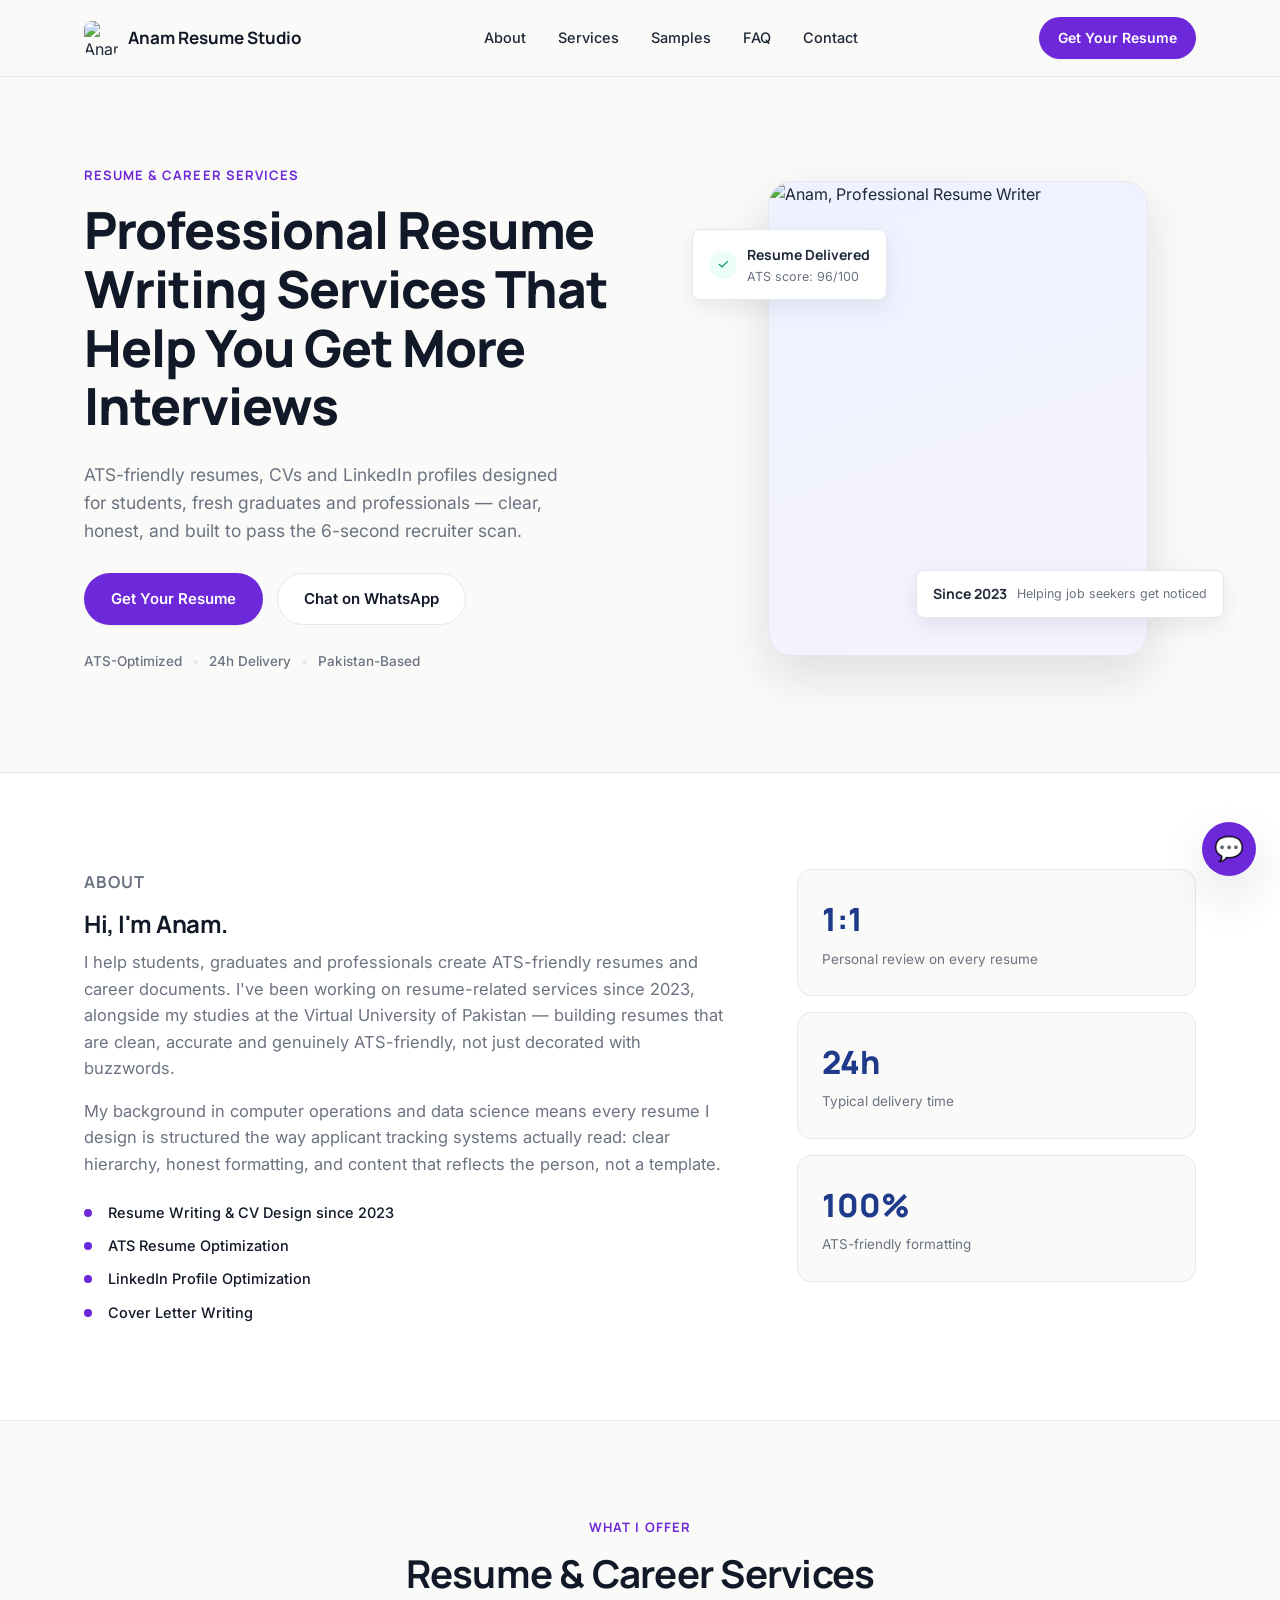
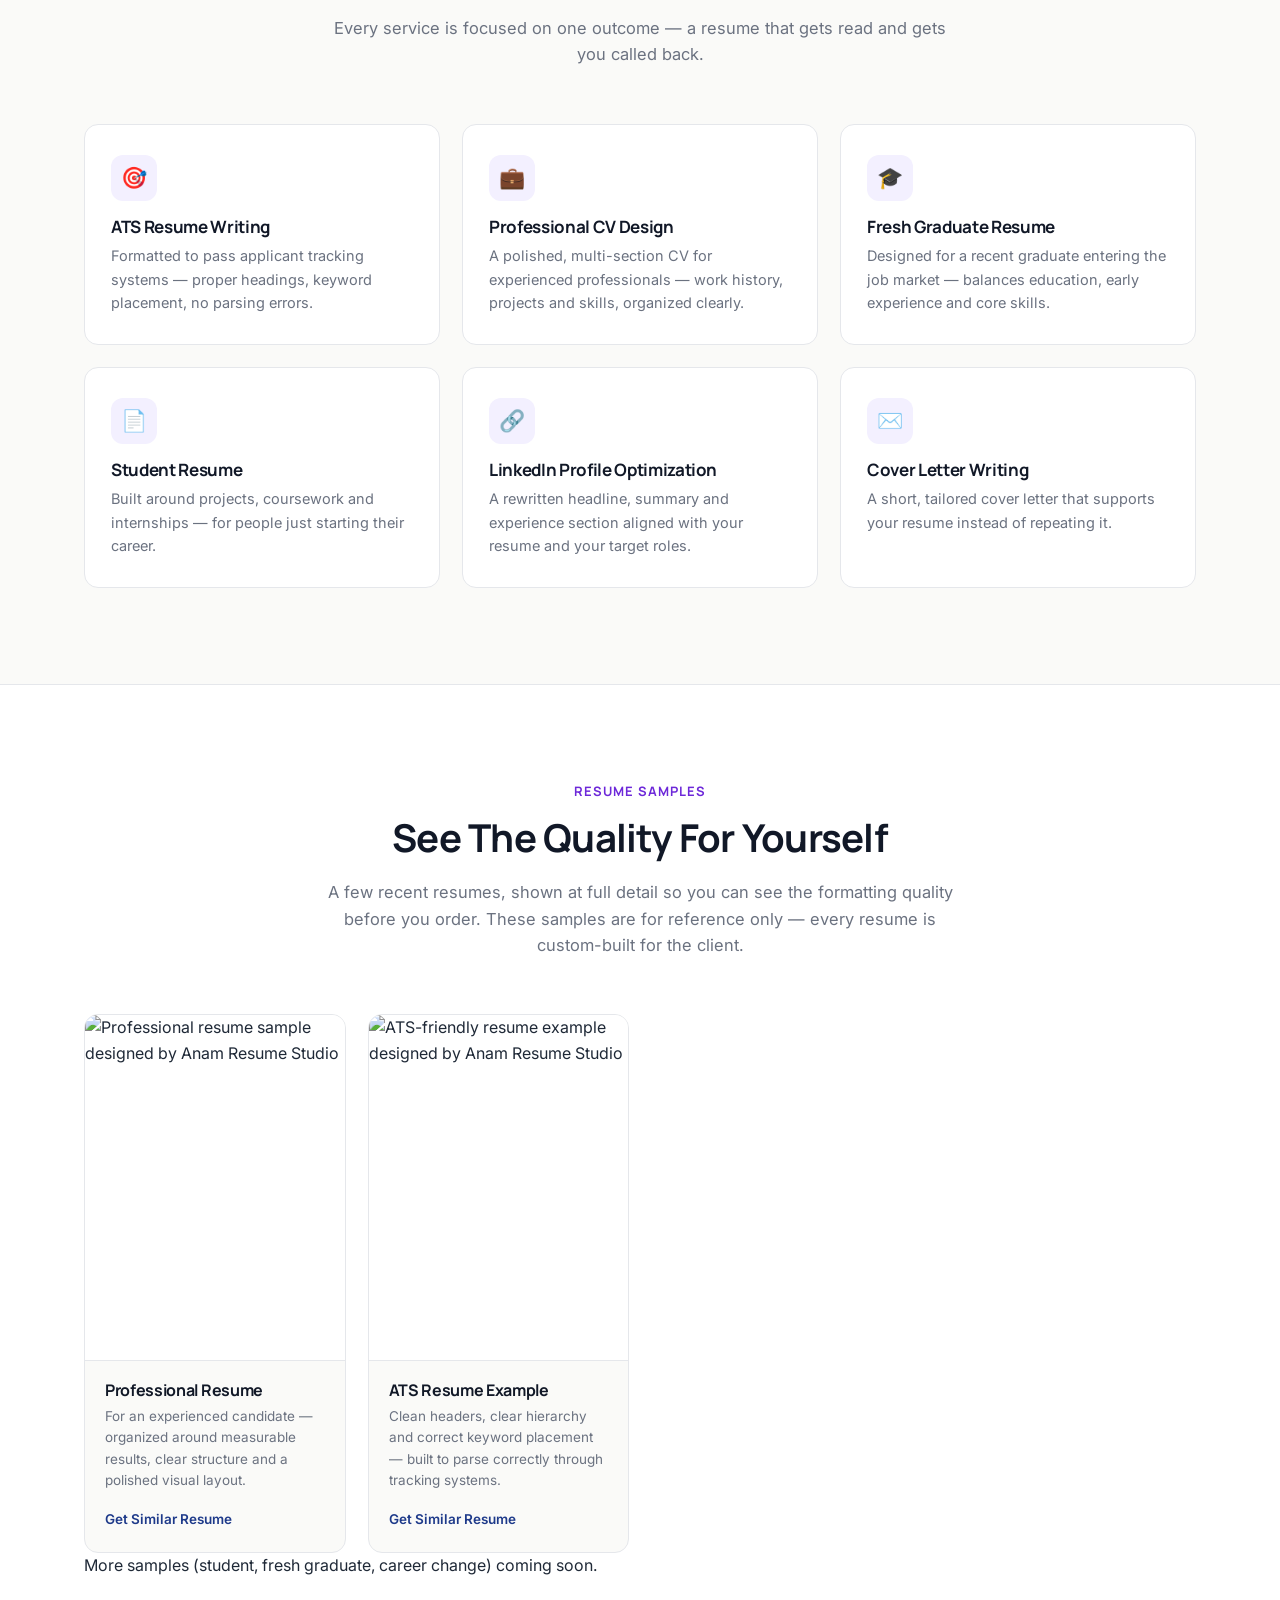
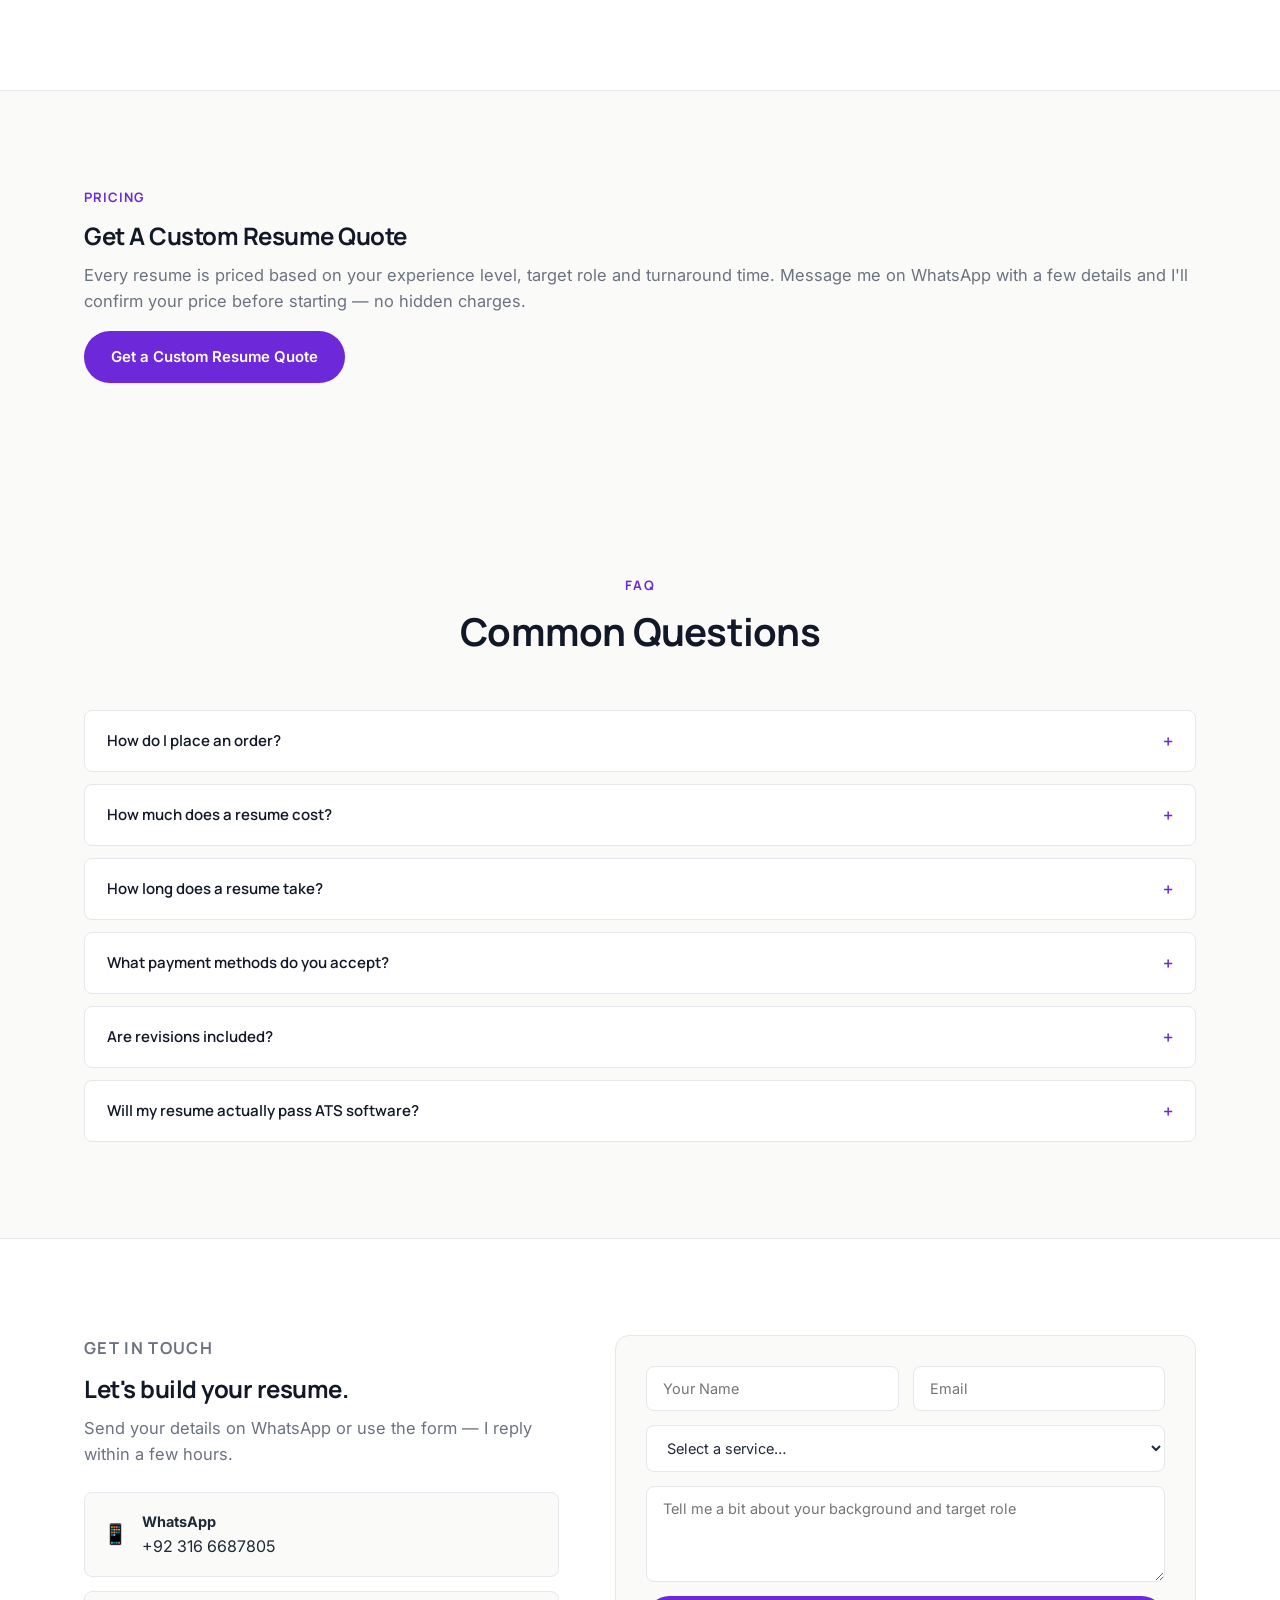
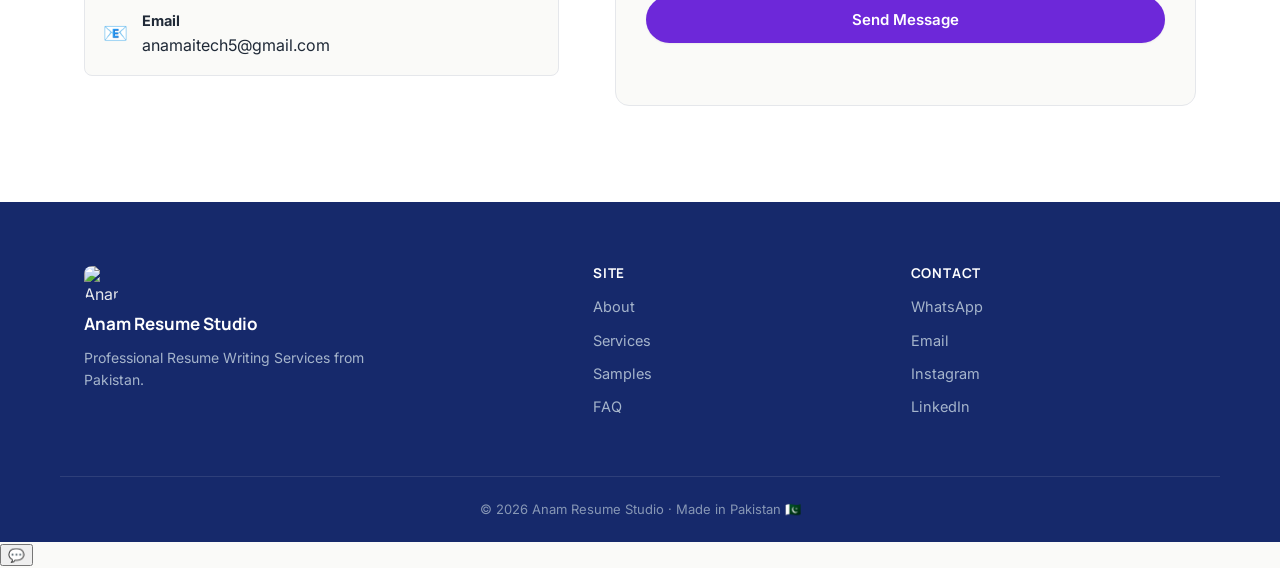
==== commit a5ce1806: "Add files via upload" ====
--- a/index.html
+++ b/index.html
@@ -3,28 +3,42 @@
 <head>
 <meta charset="UTF-8">
 <meta name="viewport" content="width=device-width, initial-scale=1.0">
-<title>Anam AI Studio — Professional Resume &amp; CV Writing Services</title>
-<meta name="description" content="Professional Resume &amp; CV Writing Services in Pakistan. ATS-optimized, recruiter-ready resumes starting from Rs.500. Designed by Anam Majid.">
-<meta name="keywords" content="CV Design Pakistan,Resume Design,ATS Resume,Professional CV Writer,Anam AI Studio">
-<meta name="author" content="Anam Majid — Anam AI Studio">
+<title>Anam Resume Studio | Professional Resume Writing Services</title>
+<meta name="description" content="Professional ATS resume writing, CV design and LinkedIn optimization services by Anam Resume Studio.">
+<meta name="keywords" content="resume writing services,ATS resume writer,professional CV writer,resume designer,LinkedIn profile optimization,CV writing Pakistan">
+<meta name="author" content="Anam — Anam Resume Studio">
 <meta name="robots" content="index,follow">
 <link rel="canonical" href="https://anam-ai-studio.vercel.app/">
 <meta property="og:type" content="website">
-<meta property="og:title" content="Anam AI Studio — Professional Resume &amp; CV Writing Services">
-<meta property="og:description" content="ATS-optimized, recruiter-ready resumes starting from Rs.500. Designed by a professional resume writer in Pakistan.">
+<meta property="og:title" content="Anam Resume Studio | Professional Resume Writing Services">
+<meta property="og:description" content="ATS-friendly resumes, CVs and LinkedIn profiles designed for students, fresh graduates and professionals.">
 <meta property="og:image" content="https://anam-ai-studio.vercel.app/logo.png">
 <meta property="og:url" content="https://anam-ai-studio.vercel.app/">
 <meta name="twitter:card" content="summary_large_image">
-<meta name="twitter:title" content="Anam AI Studio — Professional Resume &amp; CV Writing Services">
-<meta name="twitter:description" content="ATS-optimized, recruiter-ready resumes starting from Rs.500.">
+<meta name="twitter:title" content="Anam Resume Studio | Professional Resume Writing Services">
+<meta name="twitter:description" content="ATS-friendly resumes, CVs and LinkedIn profiles designed for students, fresh graduates and professionals.">
 <meta name="twitter:image" content="https://anam-ai-studio.vercel.app/logo.png">
-<meta name="theme-color" content="#1E3A8A">
+<meta name="theme-color" content="#0B1F3A">
 
 <link rel="preconnect" href="https://fonts.googleapis.com">
 <link rel="preconnect" href="https://fonts.gstatic.com" crossorigin>
 <link href="https://fonts.googleapis.com/css2?family=Manrope:wght@500;600;700;800&family=Inter:wght@400;500;600&display=swap" rel="stylesheet">
 
 <link rel="stylesheet" href="style.css">
+
+<!-- Schema.org: ProfessionalService -->
+<script type="application/ld+json">
+{
+  "@context": "https://schema.org",
+  "@type": "ProfessionalService",
+  "name": "Anam Resume Studio",
+  "url": "https://anam-ai-studio.vercel.app/",
+  "image": "https://anam-ai-studio.vercel.app/logo.png",
+  "description": "Professional ATS resume writing, CV design and LinkedIn profile optimization services.",
+  "areaServed": "Pakistan",
+  "priceRange": "$$"
+}
+</script>
 
 <!-- Google Analytics — keep existing ID, do not remove -->
 <script async src="https://www.googletagmanager.com/gtag/js?id=G-CHBT2CD6E9"></script>
@@ -43,21 +57,20 @@
 <header class="site-header" id="site-header">
   <div class="wrap header-inner">
     <a href="#hero" class="brand">
-      <img src="logo.png" alt="Anam AI Studio" class="brand-logo">
-      <span class="brand-name">Anam AI Studio</span>
+      <img src="logo.png" alt="Anam Resume Studio" class="brand-logo">
+      <span class="brand-name">Anam Resume Studio</span>
     </a>
 
     <nav class="main-nav" id="main-nav">
       <a href="#about">About</a>
       <a href="#services">Services</a>
-      <a href="#portfolio">Portfolio</a>
-      <a href="#pricing">Pricing</a>
+      <a href="#portfolio">Samples</a>
       <a href="#faq">FAQ</a>
       <a href="#contact">Contact</a>
     </nav>
 
     <div class="header-actions">
-      <a class="btn btn-primary btn-sm" href="https://wa.me/923166687805?text=Hi%20Anam!%20I%20need%20a%20professional%20resume." target="_blank" rel="noopener">Hire Me</a>
+      <a class="btn btn-primary btn-sm" href="https://wa.me/923166687805?text=Hi%20Anam!%20I%20need%20a%20professional%20resume." target="_blank" rel="noopener">Get Your Resume</a>
       <button class="nav-toggle" id="nav-toggle" aria-label="Open menu" aria-expanded="false">
         <span></span><span></span><span></span>
       </button>
@@ -71,12 +84,12 @@
   <section class="hero" id="hero">
     <div class="wrap hero-inner">
       <div class="hero-copy reveal">
-        <p class="eyebrow">Resume &amp; CV Writing Services</p>
-        <h1>Resumes that get you <span class="accent-text">shortlisted</span>, not skipped.</h1>
-        <p class="hero-sub">I design ATS-friendly, recruiter-ready resumes for students, fresh graduates and working professionals across Pakistan — clear, honest, and built to pass the 6-second scan.</p>
+        <p class="eyebrow">Resume &amp; Career Services</p>
+        <h1>Professional Resume Writing Services That Help You Get More Interviews</h1>
+        <p class="hero-sub">ATS-friendly resumes, CVs and LinkedIn profiles designed for students, fresh graduates and professionals — clear, honest, and built to pass the 6-second recruiter scan.</p>
         <div class="hero-cta">
-          <a class="btn btn-primary" href="https://wa.me/923166687805?text=Hi%20Anam!%20I%20want%20to%20order%20a%20resume." target="_blank" rel="noopener">Order Your Resume</a>
-          <a class="btn btn-ghost" href="#portfolio">View Portfolio</a>
+          <a class="btn btn-primary" href="https://wa.me/923166687805?text=Hi%20Anam!%20I%20want%20to%20order%20a%20resume." target="_blank" rel="noopener">Get Your Resume</a>
+          <a class="btn btn-ghost" href="https://wa.me/923166687805?text=Hi%20Anam!%20I%20found%20your%20website%20and%20have%20a%20question." target="_blank" rel="noopener">Chat on WhatsApp</a>
         </div>
         <div class="hero-trust">
           <span>ATS-Optimized</span>
@@ -89,7 +102,7 @@
 
       <div class="hero-media reveal">
         <div class="hero-portrait">
-          <img src="founder.png" alt="Anam Majid, Professional Resume Designer" loading="eager">
+          <img src="founder.png" alt="Anam, Professional Resume Writer" loading="eager">
         </div>
         <div class="hero-card hero-card-1">
           <span class="hero-card-icon">✓</span>
@@ -99,8 +112,8 @@
           </div>
         </div>
         <div class="hero-card hero-card-2">
-          <strong>Rs.500</strong>
-          <p>Starting price</p>
+          <strong>Since 2023</strong>
+          <p>Helping job seekers get noticed</p>
         </div>
       </div>
     </div>
@@ -112,13 +125,13 @@
       <div class="about-copy reveal">
         <p class="eyebrow">About</p>
         <h2>Hi, I'm Anam.</h2>
-        <p>I'm a BS Data Science student at the Virtual University of Pakistan, and a professional resume designer. Alongside my studies, I've worked with students, fresh graduates and job seekers to build resumes that are clean, accurate and genuinely ATS-friendly — not just decorated with buzzwords.</p>
+        <p>I help students, graduates and professionals create ATS-friendly resumes and career documents. I've been working on resume-related services since 2023, alongside my studies at the Virtual University of Pakistan — building resumes that are clean, accurate and genuinely ATS-friendly, not just decorated with buzzwords.</p>
         <p>My background in computer operations and data science means every resume I design is structured the way applicant tracking systems actually read: clear hierarchy, honest formatting, and content that reflects the person, not a template.</p>
         <ul class="about-facts">
-          <li>BS Data Science — Virtual University of Pakistan</li>
-          <li>Resume Formatting &amp; ATS Optimization</li>
-          <li>Microsoft Office &amp; Digital Documentation</li>
-          <li>Computer Operations</li>
+          <li>Resume Writing &amp; CV Design since 2023</li>
+          <li>ATS Resume Optimization</li>
+          <li>LinkedIn Profile Optimization</li>
+          <li>Cover Letter Writing</li>
         </ul>
       </div>
       <div class="about-stats reveal">
@@ -138,24 +151,19 @@
     </div>
   </section>
 
-  <!-- ============ RESUME SERVICES ============ -->
+  <!-- ============ SERVICES ============ -->
   <section class="services" id="services">
     <div class="wrap">
       <div class="section-head reveal">
         <p class="eyebrow">What I Offer</p>
-        <h2>Resume &amp; CV Services</h2>
+        <h2>Resume &amp; Career Services</h2>
         <p class="section-sub">Every service is focused on one outcome — a resume that gets read and gets you called back.</p>
       </div>
 
       <div class="services-grid">
         <div class="service-card reveal">
-          <div class="service-icon">📄</div>
-          <h3>Basic Resume Writing</h3>
-          <p>A clean, single-page resume built from your details — clear structure, correct formatting, ready to send.</p>
-        </div>
-        <div class="service-card reveal">
           <div class="service-icon">🎯</div>
-          <h3>ATS-Friendly Resume</h3>
+          <h3>ATS Resume Writing</h3>
           <p>Formatted to pass applicant tracking systems — proper headings, keyword placement, no parsing errors.</p>
         </div>
         <div class="service-card reveal">
@@ -164,132 +172,74 @@
           <p>A polished, multi-section CV for experienced professionals — work history, projects and skills, organized clearly.</p>
         </div>
         <div class="service-card reveal">
+          <div class="service-icon">🎓</div>
+          <h3>Fresh Graduate Resume</h3>
+          <p>Designed for a recent graduate entering the job market — balances education, early experience and core skills.</p>
+        </div>
+        <div class="service-card reveal">
+          <div class="service-icon">📄</div>
+          <h3>Student Resume</h3>
+          <p>Built around projects, coursework and internships — for people just starting their career.</p>
+        </div>
+        <div class="service-card reveal">
+          <div class="service-icon">🔗</div>
+          <h3>LinkedIn Profile Optimization</h3>
+          <p>A rewritten headline, summary and experience section aligned with your resume and your target roles.</p>
+        </div>
+        <div class="service-card reveal">
           <div class="service-icon">✉️</div>
           <h3>Cover Letter Writing</h3>
           <p>A short, tailored cover letter that supports your resume instead of repeating it.</p>
         </div>
-        <div class="service-card reveal">
-          <div class="service-icon">🔗</div>
-          <h3>LinkedIn Profile Optimization</h3>
-          <p>A rewritten headline, summary and experience section aligned with your resume and your target roles.</p>
-        </div>
-        <div class="service-card reveal">
-          <div class="service-icon">🎓</div>
-          <h3>Student &amp; Fresh Graduate Resumes</h3>
-          <p>Built around projects, coursework and internships — for people just starting their career.</p>
-        </div>
-      </div>
-    </div>
-  </section>
-
-  <!-- ============ FEATURED PORTFOLIO ============ -->
+      </div>
+    </div>
+  </section>
+
+  <!-- ============ RESUME SAMPLES ============ -->
   <section class="portfolio" id="portfolio">
     <div class="wrap">
       <div class="section-head reveal">
-        <p class="eyebrow">Featured Work</p>
-        <h2>Resume Portfolio</h2>
-        <p class="section-sub">A few recent resumes, shown at full detail so you can see the formatting quality for yourself.</p>
-      </div>
-
-      <div class="portfolio-grid">
+        <p class="eyebrow">Resume Samples</p>
+        <h2>See The Quality For Yourself</h2>
+        <p class="section-sub">A few recent resumes, shown at full detail so you can see the formatting quality before you order. These samples are for reference only — every resume is custom-built for the client.</p>
+      </div>
+
+      <div class="portfolio-grid portfolio-grid-compact">
 
         <article class="portfolio-card reveal">
           <div class="portfolio-preview">
-            <img src="images/student-resume.jpg" alt="Student resume sample designed by Anam AI Studio" loading="lazy">
+            <img src="images/professional-resume.jpg" alt="Professional resume sample designed by Anam Resume Studio" loading="lazy">
           </div>
           <div class="portfolio-body">
-            <h3>Student Resume</h3>
-            <p>Built for a BS student — leads with projects and internship experience where full work history isn't available yet.</p>
-            <a class="portfolio-link" href="https://wa.me/923166687805?text=Hi!%20I%20saw%20the%20Student%20Resume%20sample%2C%20I%27d%20like%20one%20like%20it." target="_blank" rel="noopener">View Sample</a>
+            <h3>Professional Resume</h3>
+            <p>For an experienced candidate — organized around measurable results, clear structure and a polished visual layout.</p>
+            <a class="portfolio-link" href="https://wa.me/923166687805?text=Hi!%20I%20saw%20the%20Professional%20Resume%20sample%2C%20I%27d%20like%20a%20similar%20resume." target="_blank" rel="noopener">Get Similar Resume</a>
           </div>
         </article>
 
         <article class="portfolio-card reveal">
           <div class="portfolio-preview">
-            <img src="images/fresh-graduate-resume.jpg" alt="Fresh graduate resume sample designed by Anam AI Studio" loading="lazy">
+            <img src="images/ats-resume.jpg" alt="ATS-friendly resume example designed by Anam Resume Studio" loading="lazy">
           </div>
           <div class="portfolio-body">
-            <h3>Fresh Graduate Resume</h3>
-            <p>Designed for a recent graduate entering the job market — balances education, early experience and core skills.</p>
-            <a class="portfolio-link" href="https://wa.me/923166687805?text=Hi!%20I%20saw%20the%20Fresh%20Graduate%20Resume%20sample%2C%20I%27d%20like%20one%20like%20it." target="_blank" rel="noopener">View Sample</a>
+            <h3>ATS Resume Example</h3>
+            <p>Clean headers, clear hierarchy and correct keyword placement — built to parse correctly through tracking systems.</p>
+            <a class="portfolio-link" href="https://wa.me/923166687805?text=Hi!%20I%20saw%20the%20ATS%20Resume%20example%2C%20I%27d%20like%20a%20similar%20resume." target="_blank" rel="noopener">Get Similar Resume</a>
           </div>
         </article>
 
-        <article class="portfolio-card reveal">
-          <div class="portfolio-preview">
-            <img src="images/ats-resume.jpg" alt="ATS-friendly resume sample designed by Anam AI Studio" loading="lazy">
-          </div>
-          <div class="portfolio-body">
-            <h3>ATS-Friendly Resume</h3>
-            <p>Two-column layout with clean headers and keyword placement — built to parse correctly through tracking systems.</p>
-            <a class="portfolio-link" href="https://wa.me/923166687805?text=Hi!%20I%20saw%20the%20ATS-Friendly%20Resume%20sample%2C%20I%27d%20like%20one%20like%20it." target="_blank" rel="noopener">View Sample</a>
-          </div>
-        </article>
-
-        <article class="portfolio-card reveal">
-          <div class="portfolio-preview">
-            <img src="images/professional-resume.jpg" alt="Professional resume sample designed by Anam AI Studio" loading="lazy">
-          </div>
-          <div class="portfolio-body">
-            <h3>Professional Resume</h3>
-            <p>For an experienced candidate — organized around measurable results across multiple roles and projects.</p>
-            <a class="portfolio-link" href="https://wa.me/923166687805?text=Hi!%20I%20saw%20the%20Professional%20Resume%20sample%2C%20I%27d%20like%20one%20like%20it." target="_blank" rel="noopener">View Sample</a>
-          </div>
-        </article>
-
-      </div>
-    </div>
-  </section>
-
-  <!-- ============ PRICING ============ -->
-  <section class="pricing" id="pricing">
-    <div class="wrap">
-      <div class="section-head reveal">
-        <p class="eyebrow">Pricing</p>
-        <h2>Simple, Transparent Pricing</h2>
-        <p class="section-sub">No hidden charges. Final price confirmed on WhatsApp before I start.</p>
-      </div>
-
-      <div class="pricing-grid">
-        <div class="price-card reveal">
-          <h3>Basic Resume</h3>
-          <p class="price">Rs.500</p>
-          <ul>
-            <li>Single-page design</li>
-            <li>ATS-friendly formatting</li>
-            <li>1 revision</li>
-            <li>24h delivery</li>
-          </ul>
-          <a class="btn btn-outline" href="https://wa.me/923166687805?text=Hi!%20I%20want%20the%20Basic%20Resume%20-%20Rs.500" target="_blank" rel="noopener">Order Now</a>
-        </div>
-
-        <div class="price-card price-card-featured reveal">
-          <span class="price-badge">Most Popular</span>
-          <h3>Professional Resume</h3>
-          <p class="price">Rs.1000</p>
-          <ul>
-            <li>Premium multi-section design</li>
-            <li>ATS-optimized &amp; keyword-rich</li>
-            <li>3 revisions</li>
-            <li>12–24h delivery</li>
-          </ul>
-          <a class="btn btn-primary" href="https://wa.me/923166687805?text=Hi!%20I%20want%20the%20Professional%20Resume%20-%20Rs.1000" target="_blank" rel="noopener">Order Now</a>
-        </div>
-
-        <div class="price-card reveal">
-          <h3>Premium Resume</h3>
-          <p class="price">Rs.1500</p>
-          <ul>
-            <li>Everything in Professional</li>
-            <li>LinkedIn-aligned content</li>
-            <li>Unlimited revisions (7 days)</li>
-            <li>Priority delivery</li>
-          </ul>
-          <a class="btn btn-outline" href="https://wa.me/923166687805?text=Hi!%20I%20want%20the%20Premium%20Resume%20-%20Rs.1500" target="_blank" rel="noopener">Order Now</a>
-        </div>
-      </div>
-
-      <p class="price-addon reveal">+ Add a Cover Letter to any plan for <strong>Rs.300</strong></p>
+      </div>
+      <p class="portfolio-note reveal">More samples (student, fresh graduate, career change) coming soon.</p>
+    </div>
+  </section>
+
+  <!-- ============ QUOTE / CTA (replaces pricing) ============ -->
+  <section class="quote" id="quote">
+    <div class="wrap quote-inner reveal">
+      <p class="eyebrow">Pricing</p>
+      <h2>Get A Custom Resume Quote</h2>
+      <p class="section-sub">Every resume is priced based on your experience level, target role and turnaround time. Message me on WhatsApp with a few details and I'll confirm your price before starting — no hidden charges.</p>
+      <a class="btn btn-primary btn-lg" href="https://wa.me/923166687805?text=Hi%20Anam!%20I%27d%20like%20a%20custom%20resume%20quote." target="_blank" rel="noopener">Get a Custom Resume Quote</a>
     </div>
   </section>
 
@@ -304,11 +254,15 @@
       <div class="faq-list reveal">
         <div class="faq-item">
           <button class="faq-q">How do I place an order? <span class="faq-icon">+</span></button>
-          <div class="faq-a"><p>Message me on WhatsApp with your details. I'll confirm the plan and price before starting.</p></div>
+          <div class="faq-a"><p>Message me on WhatsApp with your details. I'll confirm the scope and price before starting.</p></div>
+        </div>
+        <div class="faq-item">
+          <button class="faq-q">How much does a resume cost? <span class="faq-icon">+</span></button>
+          <div class="faq-a"><p>Pricing depends on the type of resume, experience level and turnaround time. Send me your details on WhatsApp and I'll give you a custom quote — no hidden charges.</p></div>
         </div>
         <div class="faq-item">
           <button class="faq-q">How long does a resume take? <span class="faq-icon">+</span></button>
-          <div class="faq-a"><p>Basic Resume within 24 hours, Professional and Premium within 12–24 hours. Urgent requests are welcome — just mention it.</p></div>
+          <div class="faq-a"><p>Typical delivery is within 24 hours. Urgent requests are welcome — just mention it when you message me.</p></div>
         </div>
         <div class="faq-item">
           <button class="faq-q">What payment methods do you accept? <span class="faq-icon">+</span></button>
@@ -316,7 +270,7 @@
         </div>
         <div class="faq-item">
           <button class="faq-q">Are revisions included? <span class="faq-icon">+</span></button>
-          <div class="faq-a"><p>Yes — every plan includes revisions. Basic includes 1, Professional includes 3, and Premium includes unlimited revisions for 7 days.</p></div>
+          <div class="faq-a"><p>Yes — every order includes revisions so the final resume matches what you need.</p></div>
         </div>
         <div class="faq-item">
           <button class="faq-q">Will my resume actually pass ATS software? <span class="faq-icon">+</span></button>
@@ -353,10 +307,12 @@
         </div>
         <select name="service" required>
           <option value="" selected disabled>Select a service…</option>
-          <option>Basic Resume — Rs.500</option>
-          <option>Professional Resume — Rs.1000</option>
-          <option>Premium Resume — Rs.1500</option>
-          <option>Cover Letter — +Rs.300</option>
+          <option>ATS Resume Writing</option>
+          <option>Professional CV Design</option>
+          <option>Fresh Graduate Resume</option>
+          <option>Student Resume</option>
+          <option>LinkedIn Profile Optimization</option>
+          <option>Cover Letter Writing</option>
           <option>Other / Inquiry</option>
         </select>
         <textarea name="message" placeholder="Tell me a bit about your background and target role" rows="4" required></textarea>
@@ -372,9 +328,9 @@
 <footer class="site-footer">
   <div class="wrap footer-inner">
     <div class="footer-brand">
-      <img src="logo.png" alt="Anam AI Studio" class="brand-logo">
-      <span class="brand-name">Anam AI Studio</span>
-      <p>Professional Resume &amp; CV Writing Services from Pakistan.</p>
+      <img src="logo.png" alt="Anam Resume Studio" class="brand-logo">
+      <span class="brand-name">Anam Resume Studio</span>
+      <p>Professional Resume Writing Services from Pakistan.</p>
     </div>
 
     <div class="footer-links">
@@ -382,8 +338,7 @@
         <h4>Site</h4>
         <a href="#about">About</a>
         <a href="#services">Services</a>
-        <a href="#portfolio">Portfolio</a>
-        <a href="#pricing">Pricing</a>
+        <a href="#portfolio">Samples</a>
         <a href="#faq">FAQ</a>
       </div>
       <div>
@@ -396,11 +351,29 @@
     </div>
   </div>
   <div class="wrap footer-bottom">
-    <p>© 2026 Anam AI Studio · Made in Pakistan 🇵🇰</p>
+    <p>© 2026 Anam Resume Studio · Made in Pakistan 🇵🇰</p>
   </div>
 </footer>
 
 <a class="whatsapp-fab" href="https://wa.me/923166687805?text=Hi%20Anam!%20I%20found%20your%20website." target="_blank" rel="noopener" aria-label="Chat on WhatsApp">💬</a>
+
+<!-- ============ AI CHATBOT: Anam Assistant ============ -->
+<div class="chat-widget" id="chat-widget">
+  <div class="chat-window" id="chat-window" hidden>
+    <div class="chat-header">
+      <span>💬 Anam Assistant</span>
+      <button id="chat-close" aria-label="Close chat">✕</button>
+    </div>
+    <div class="chat-body" id="chat-body">
+      <div class="chat-msg bot">Hi! I'm Anam Assistant 👋 Ask me about resumes, CV, ATS, delivery time or the process — in English, Urdu or Roman Urdu.</div>
+    </div>
+    <form class="chat-input-row" id="chat-form">
+      <input type="text" id="chat-input" placeholder="Type your message…" autocomplete="off" required>
+      <button type="submit" aria-label="Send">➤</button>
+    </form>
+  </div>
+  <button class="chat-toggle" id="chat-toggle" aria-label="Open Anam Assistant chat">💬</button>
+</div>
 
 <script src="script.js"></script>
 </body>
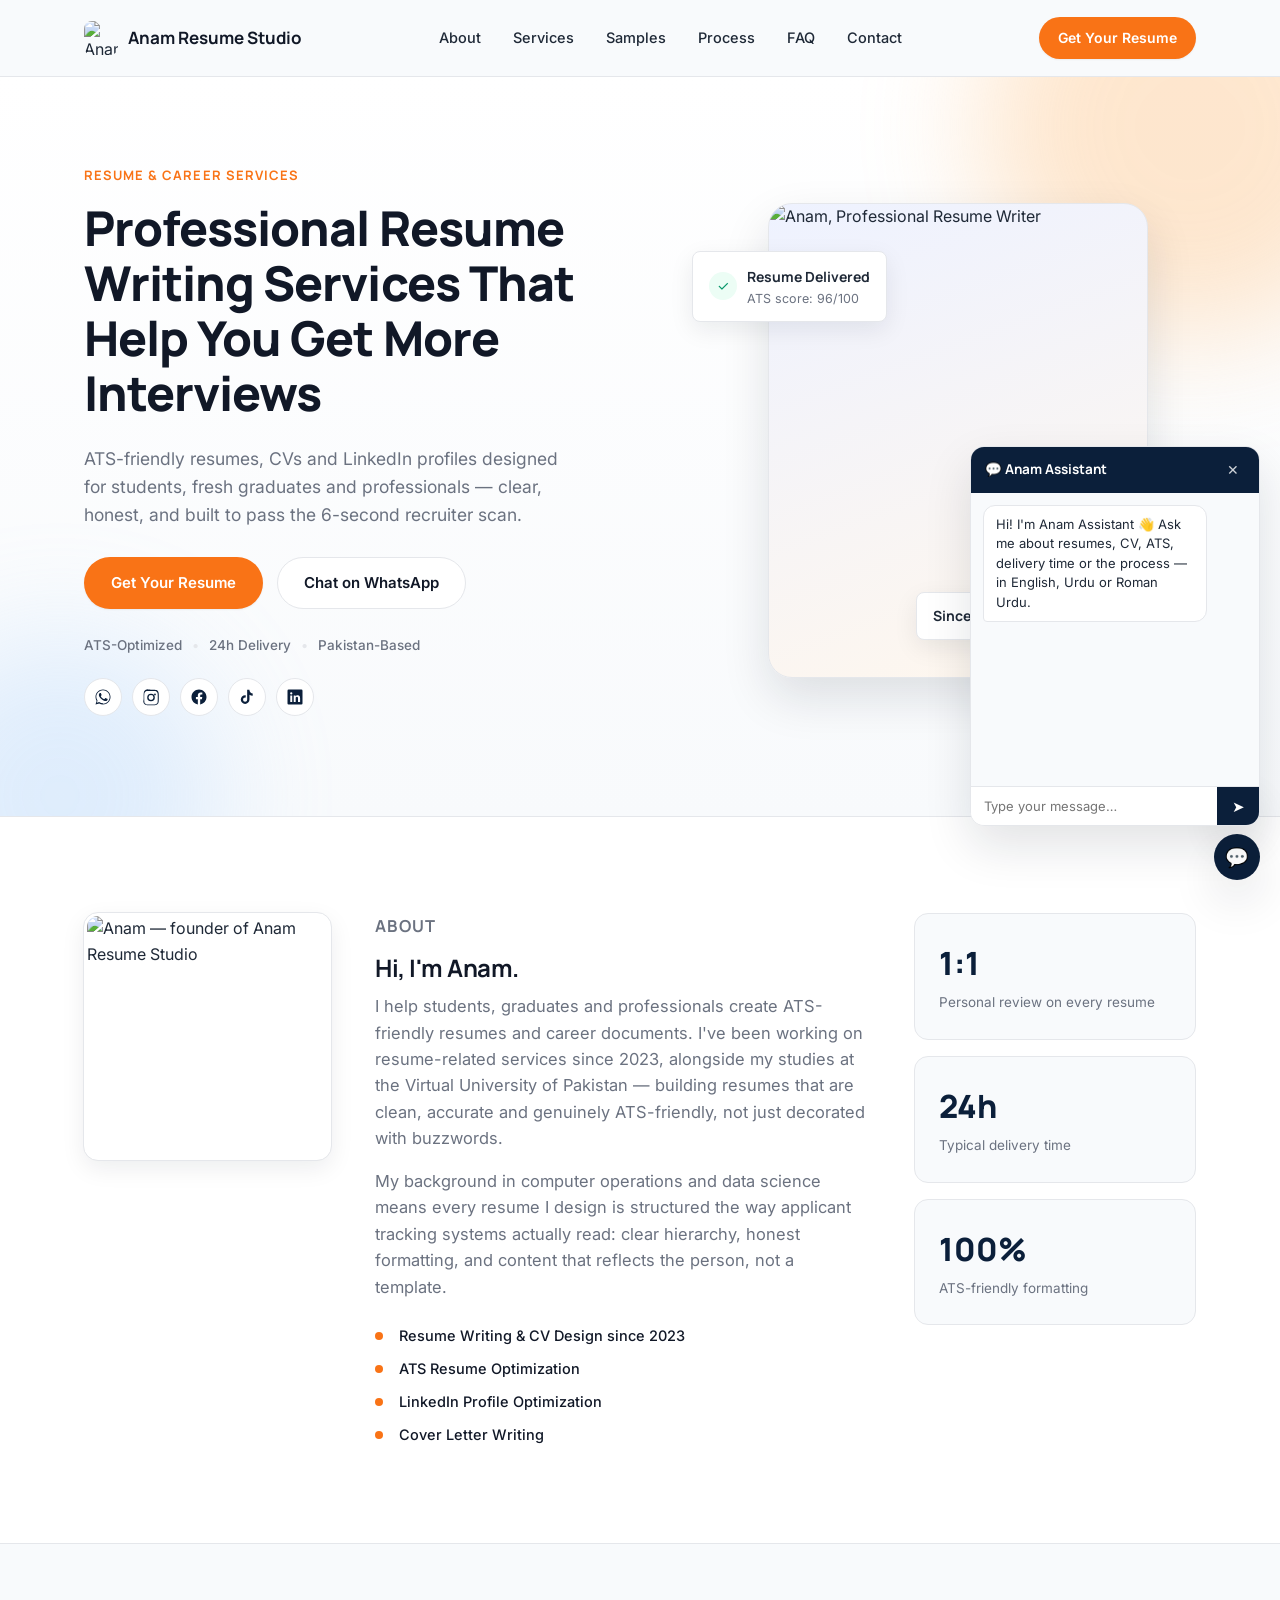
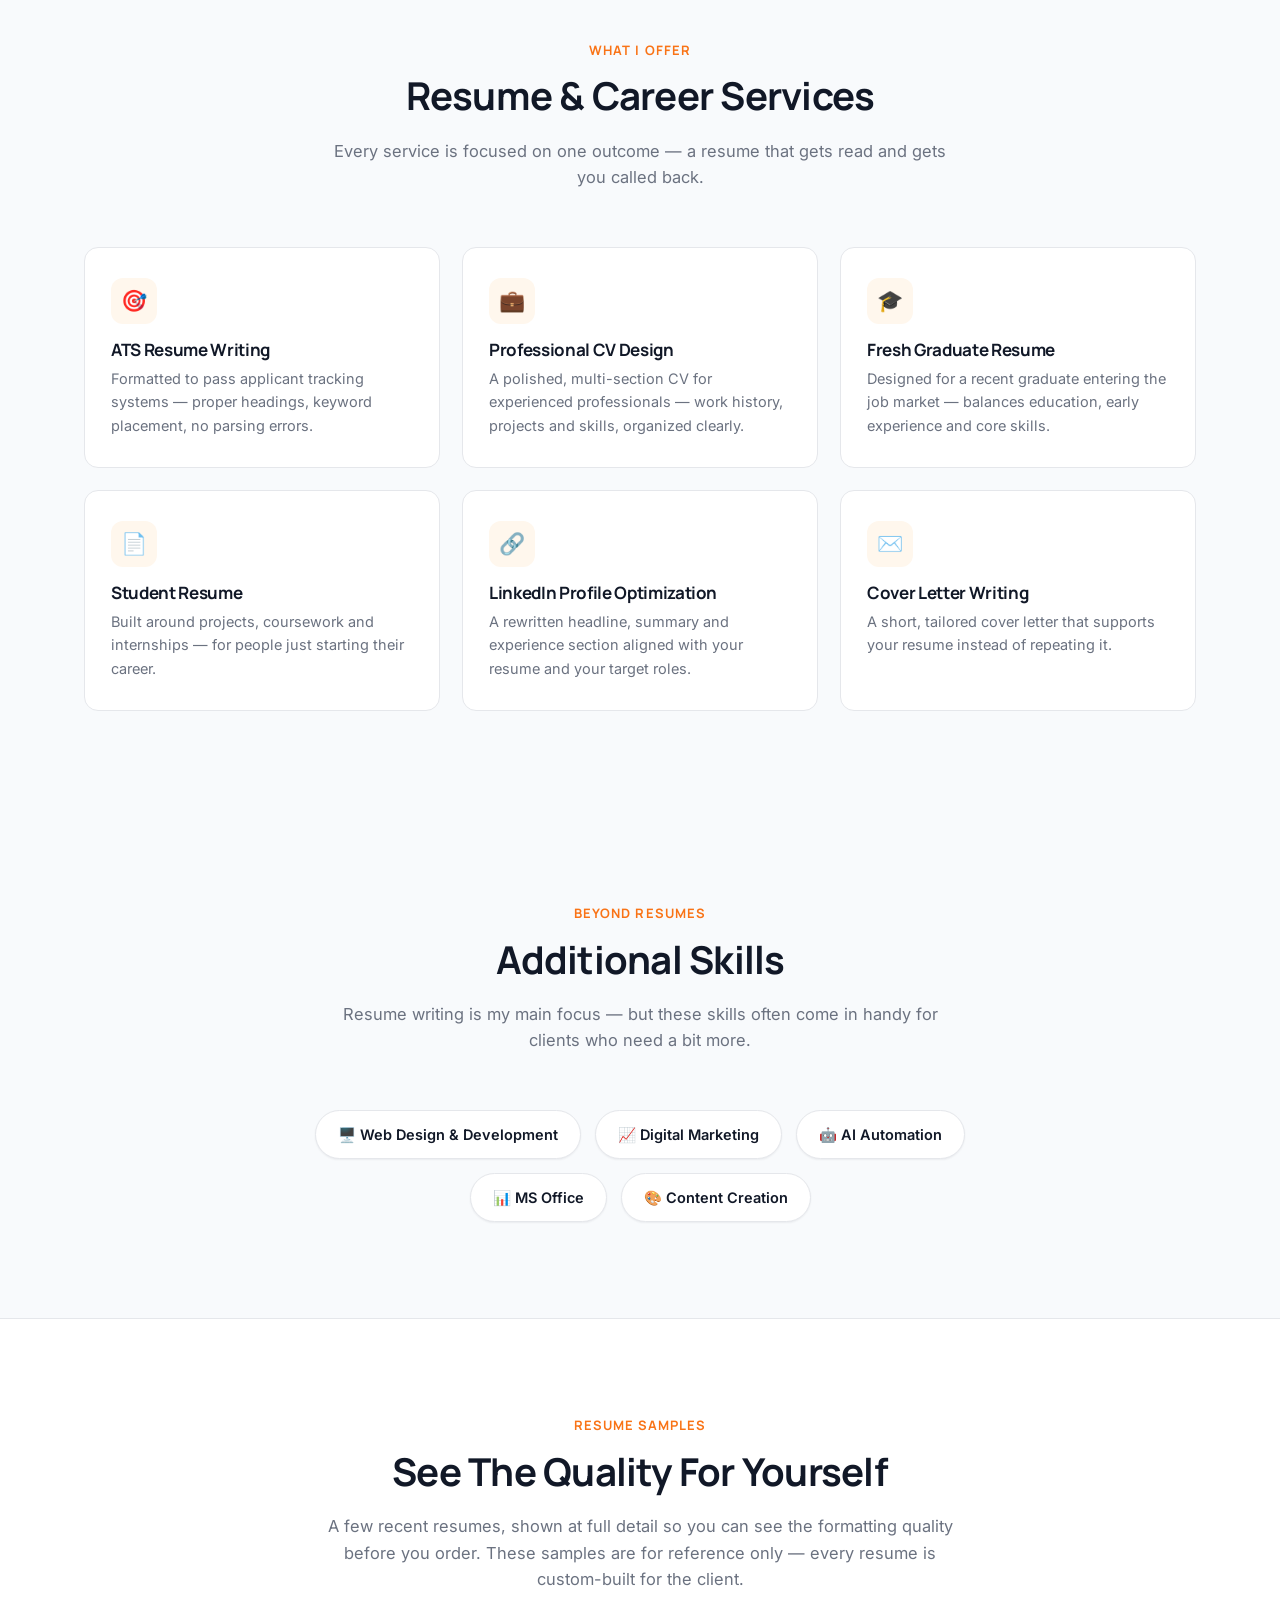
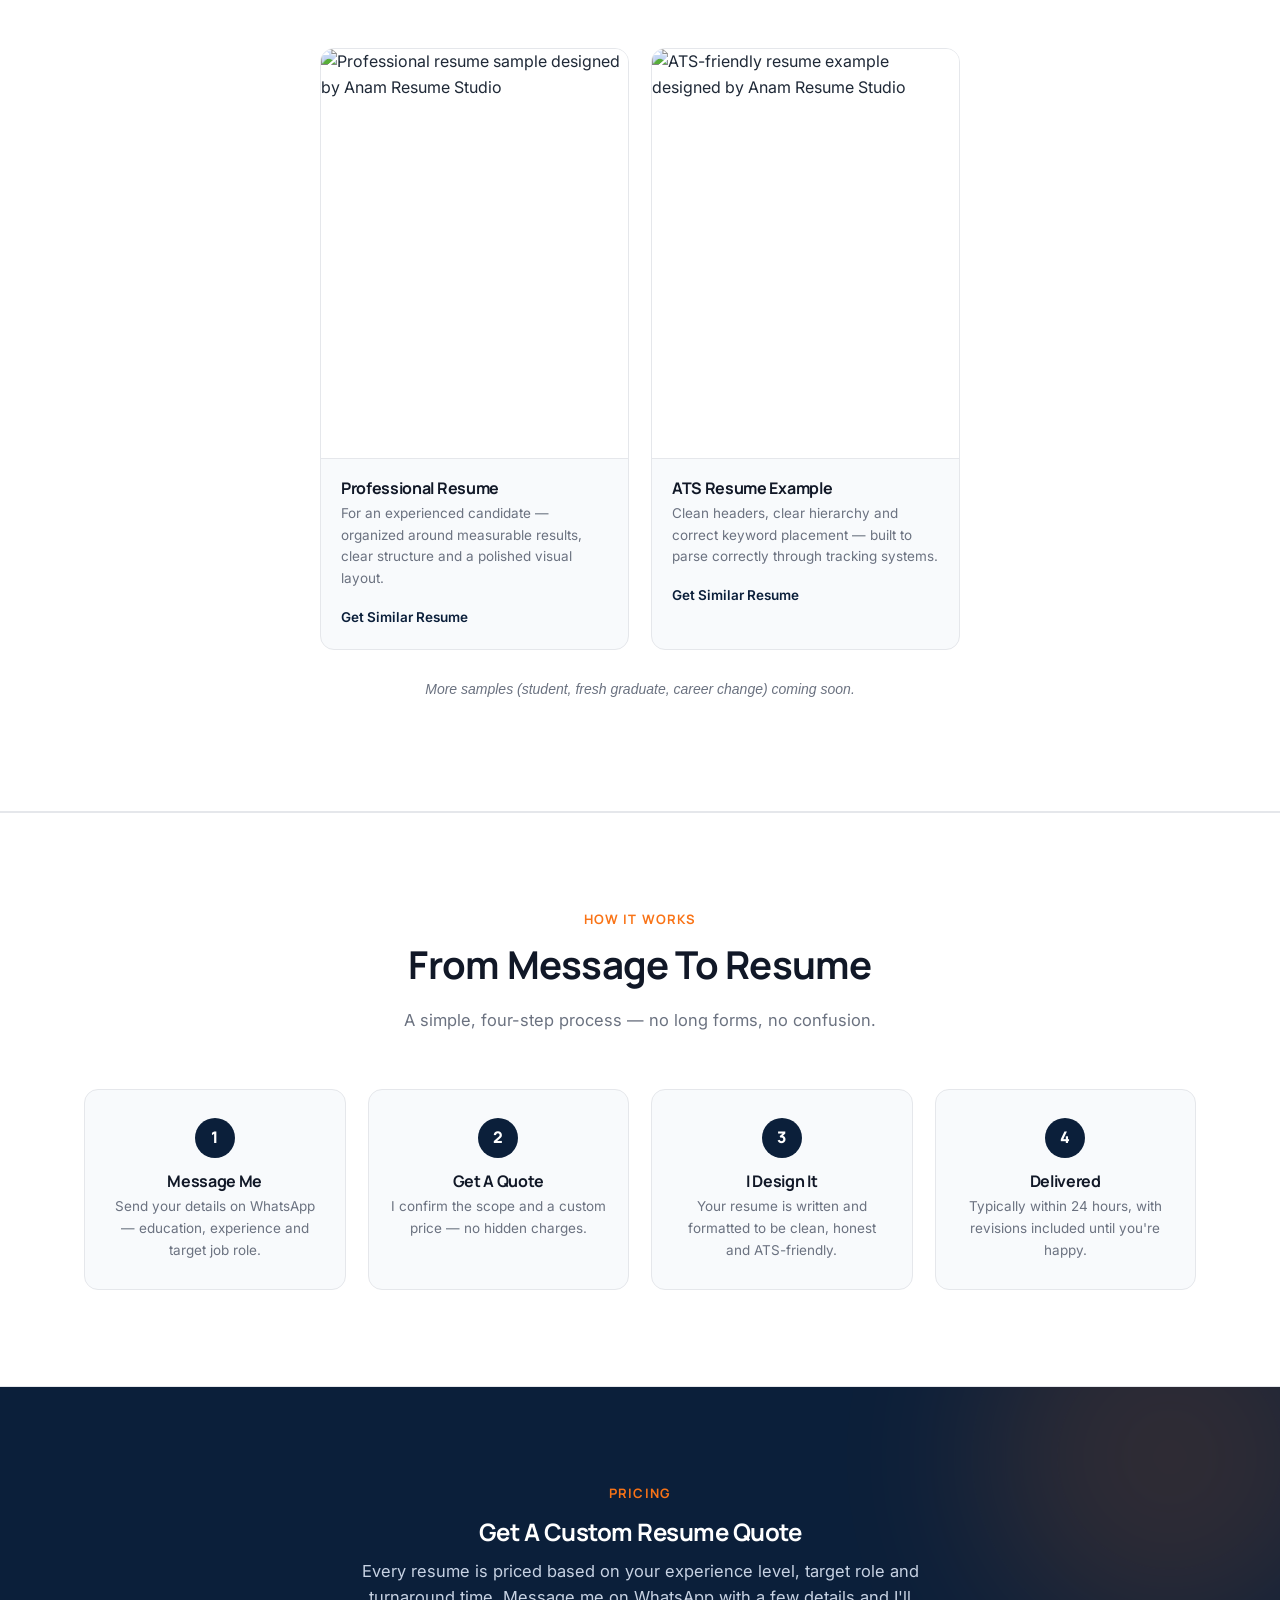
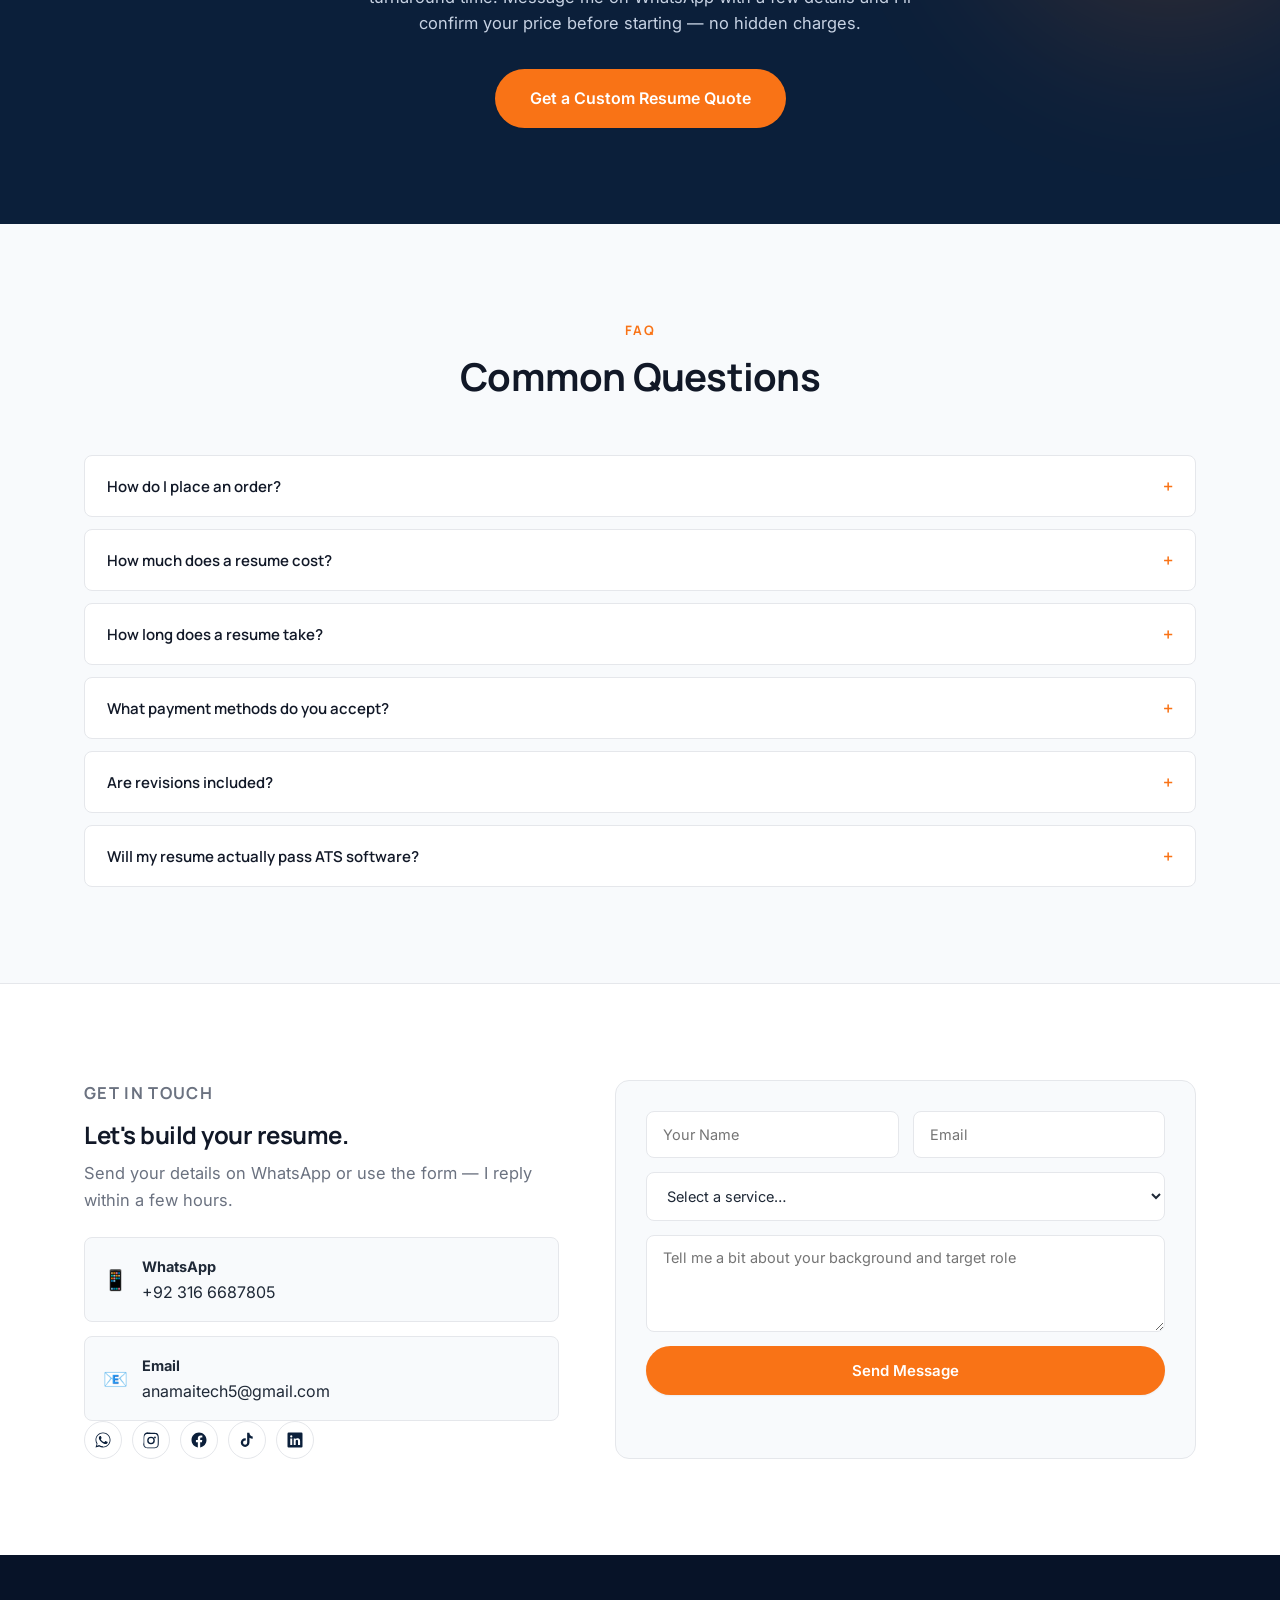
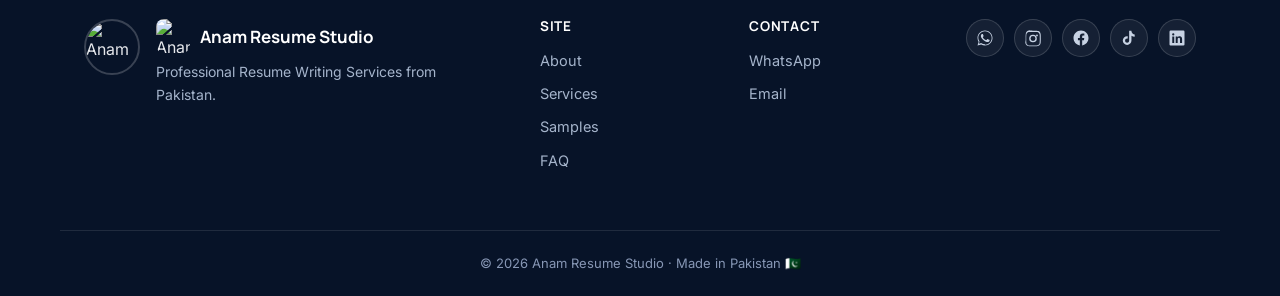
==== commit 8167c89a: "Rename index.html.html to index.html" ====
--- a/index.html
+++ b/index.html
@@ -9,6 +9,7 @@
 <meta name="author" content="Anam — Anam Resume Studio">
 <meta name="robots" content="index,follow">
 <link rel="canonical" href="https://anam-ai-studio.vercel.app/">
+<link rel="icon" href="logo.png" type="image/png">
 <meta property="og:type" content="website">
 <meta property="og:title" content="Anam Resume Studio | Professional Resume Writing Services">
 <meta property="og:description" content="ATS-friendly resumes, CVs and LinkedIn profiles designed for students, fresh graduates and professionals.">
@@ -65,6 +66,7 @@
       <a href="#about">About</a>
       <a href="#services">Services</a>
       <a href="#portfolio">Samples</a>
+      <a href="#process">Process</a>
       <a href="#faq">FAQ</a>
       <a href="#contact">Contact</a>
     </nav>
@@ -82,6 +84,8 @@
 
   <!-- ============ HERO ============ -->
   <section class="hero" id="hero">
+    <div class="hero-blob hero-blob-1" aria-hidden="true"></div>
+    <div class="hero-blob hero-blob-2" aria-hidden="true"></div>
     <div class="wrap hero-inner">
       <div class="hero-copy reveal">
         <p class="eyebrow">Resume &amp; Career Services</p>
@@ -98,6 +102,23 @@
           <span class="dot">•</span>
           <span>Pakistan-Based</span>
         </div>
+        <div class="hero-social" aria-label="Social media links">
+          <a href="https://wa.me/923166687805" target="_blank" rel="noopener" aria-label="WhatsApp" class="social-dot social-wa">
+            <svg viewBox="0 0 24 24"><path d="M17.5 14.4c-.3-.1-1.7-.9-2-1-.3-.1-.5-.1-.7.1-.2.3-.8 1-.9 1.2-.2.2-.3.2-.6.1-.3-.1-1.3-.5-2.4-1.5-.9-.8-1.5-1.8-1.7-2.1-.2-.3 0-.5.1-.6.1-.1.3-.3.4-.5.1-.1.2-.3.3-.5.1-.2 0-.4 0-.5C10 9 9.5 7.6 9.3 7.1c-.2-.5-.4-.4-.6-.4h-.5c-.2 0-.5.1-.7.3-.3.3-1 1-1 2.4s1 2.8 1.2 3c.1.2 2 3.1 4.9 4.3.7.3 1.2.5 1.6.6.7.2 1.3.2 1.8.1.5-.1 1.7-.7 2-1.4.2-.7.2-1.2.1-1.4-.1-.1-.3-.2-.6-.3z"/><path d="M12 2C6.5 2 2 6.5 2 12c0 1.9.5 3.6 1.5 5.2L2 22l4.9-1.3C8.4 21.5 10.1 22 12 22c5.5 0 10-4.5 10-10S17.5 2 12 2zm0 18.3c-1.7 0-3.3-.5-4.7-1.3l-.3-.2-3.1.8.8-3-.2-.3C3.6 14.8 3.1 13.4 3.1 12c0-4.9 4-8.9 8.9-8.9s8.9 4 8.9 8.9-4 8.9-8.9 8.9z"/></svg>
+          </a>
+          <a href="https://www.instagram.com/anamaistudio" target="_blank" rel="noopener" aria-label="Instagram" class="social-dot social-ig">
+            <svg viewBox="0 0 24 24"><path d="M12 2.2c3.2 0 3.6 0 4.9.1 1.2.1 2 .3 2.4.5.6.2 1 .5 1.5 1 .4.4.7.9 1 1.5.2.4.4 1.2.5 2.4.1 1.3.1 1.7.1 4.9s0 3.6-.1 4.9c-.1 1.2-.3 2-.5 2.4-.2.6-.5 1-1 1.5-.4.4-.9.7-1.5 1-.4.2-1.2.4-2.4.5-1.3.1-1.7.1-4.9.1s-3.6 0-4.9-.1c-1.2-.1-2-.3-2.4-.5-.6-.2-1-.5-1.5-1-.4-.4-.7-.9-1-1.5-.2-.4-.4-1.2-.5-2.4C2.2 15.6 2.2 15.2 2.2 12s0-3.6.1-4.9c.1-1.2.3-2 .5-2.4.2-.6.5-1 1-1.5.4-.4.9-.7 1.5-1 .4-.2 1.2-.4 2.4-.5C8.4 2.2 8.8 2.2 12 2.2zm0 1.8c-3.1 0-3.5 0-4.7.1-1 .05-1.6.2-1.9.3-.5.2-.8.4-1.2.8-.4.4-.6.7-.8 1.2-.1.3-.3.9-.3 1.9-.1 1.2-.1 1.6-.1 4.7s0 3.5.1 4.7c.1 1 .2 1.6.3 1.9.2.5.4.8.8 1.2.4.4.7.6 1.2.8.3.1.9.3 1.9.3 1.2.1 1.6.1 4.7.1s3.5 0 4.7-.1c1-.1 1.6-.2 1.9-.3.5-.2.8-.4 1.2-.8.4-.4.6-.7.8-1.2.1-.3.3-.9.3-1.9.1-1.2.1-1.6.1-4.7s0-3.5-.1-4.7c-.1-1-.2-1.6-.3-1.9-.2-.5-.4-.8-.8-1.2-.4-.4-.7-.6-1.2-.8-.3-.1-.9-.3-1.9-.3-1.2-.1-1.6-.1-4.7-.1zm0 3.5a5.1 5.1 0 110 10.2 5.1 5.1 0 010-10.2zm0 1.8a3.3 3.3 0 100 6.6 3.3 3.3 0 000-6.6zm5.3-2a1.2 1.2 0 110 2.4 1.2 1.2 0 010-2.4z"/></svg>
+          </a>
+          <a href="https://www.facebook.com/share/1D5H9GtJpD/" target="_blank" rel="noopener" aria-label="Facebook" class="social-dot social-fb">
+            <svg viewBox="0 0 24 24"><path d="M22 12.06C22 6.5 17.5 2 12 2S2 6.5 2 12.06c0 5 3.66 9.16 8.44 9.94v-7.03H7.9v-2.91h2.54V9.85c0-2.5 1.49-3.89 3.77-3.89 1.09 0 2.24.2 2.24.2v2.46H15.2c-1.24 0-1.63.77-1.63 1.56v1.88h2.78l-.44 2.91h-2.34V22c4.78-.78 8.44-4.94 8.44-9.94z"/></svg>
+          </a>
+          <a href="https://www.tiktok.com/@anamaistudio" target="_blank" rel="noopener" aria-label="TikTok" class="social-dot social-tt">
+            <svg viewBox="0 0 24 24"><path d="M16.6 5.8c-.9-.9-1.4-2.1-1.4-3.4h-3v13.1c0 1.5-1.2 2.7-2.7 2.7s-2.7-1.2-2.7-2.7 1.2-2.7 2.7-2.7c.3 0 .6 0 .8.1V9.7c-.3 0-.5-.1-.8-.1-3.2 0-5.8 2.6-5.8 5.8S6.3 21.2 9.5 21.2s5.8-2.6 5.8-5.8V8.9c1.2.9 2.7 1.4 4.3 1.4V7.2c-1 0-1.9-.3-2.7-.9-.1 0-.2-.1-.3-.5z"/></svg>
+          </a>
+          <a href="https://www.linkedin.com/in/anam-majid-9b41b4360" target="_blank" rel="noopener" aria-label="LinkedIn" class="social-dot social-li">
+            <svg viewBox="0 0 24 24"><path d="M20.5 2h-17A1.5 1.5 0 002 3.5v17A1.5 1.5 0 003.5 22h17a1.5 1.5 0 001.5-1.5v-17A1.5 1.5 0 0020.5 2zM8.3 18.6H5.7V9.9h2.6v8.7zM7 8.7a1.5 1.5 0 110-3 1.5 1.5 0 010 3zm11.6 9.9H16V14c0-1 0-2.3-1.4-2.3s-1.7 1.1-1.7 2.3v4.6H10.3V9.9h2.5v1.2h.1c.4-.7 1.3-1.4 2.6-1.4 2.8 0 3.3 1.8 3.3 4.2v4.7z"/></svg>
+          </a>
+        </div>
       </div>
 
       <div class="hero-media reveal">
@@ -122,6 +143,12 @@
   <!-- ============ ABOUT ============ -->
   <section class="about" id="about">
     <div class="wrap about-inner">
+      <div class="about-photo reveal">
+        <div class="about-photo-frame">
+          <img src="founder-square.jpg" alt="Anam — founder of Anam Resume Studio" loading="lazy">
+        </div>
+      </div>
+
       <div class="about-copy reveal">
         <p class="eyebrow">About</p>
         <h2>Hi, I'm Anam.</h2>
@@ -134,6 +161,7 @@
           <li>Cover Letter Writing</li>
         </ul>
       </div>
+
       <div class="about-stats reveal">
         <div class="stat-card">
           <span class="stat-num">1:1</span>
@@ -191,6 +219,25 @@
           <h3>Cover Letter Writing</h3>
           <p>A short, tailored cover letter that supports your resume instead of repeating it.</p>
         </div>
+      </div>
+    </div>
+  </section>
+
+  <!-- ============ ADDITIONAL SKILLS ============ -->
+  <section class="extra-skills" id="skills">
+    <div class="wrap">
+      <div class="section-head reveal">
+        <p class="eyebrow">Beyond Resumes</p>
+        <h2>Additional Skills</h2>
+        <p class="section-sub">Resume writing is my main focus — but these skills often come in handy for clients who need a bit more.</p>
+      </div>
+
+      <div class="skills-tags reveal">
+        <span class="skill-tag">🖥️ Web Design &amp; Development</span>
+        <span class="skill-tag">📈 Digital Marketing</span>
+        <span class="skill-tag">🤖 AI Automation</span>
+        <span class="skill-tag">📊 MS Office</span>
+        <span class="skill-tag">🎨 Content Creation</span>
       </div>
     </div>
   </section>
@@ -233,8 +280,43 @@
     </div>
   </section>
 
+  <!-- ============ PROCESS ============ -->
+  <section class="process" id="process">
+    <div class="wrap">
+      <div class="section-head reveal">
+        <p class="eyebrow">How It Works</p>
+        <h2>From Message To Resume</h2>
+        <p class="section-sub">A simple, four-step process — no long forms, no confusion.</p>
+      </div>
+
+      <div class="process-grid">
+        <div class="process-card reveal">
+          <span class="process-num">1</span>
+          <h3>Message Me</h3>
+          <p>Send your details on WhatsApp — education, experience and target job role.</p>
+        </div>
+        <div class="process-card reveal">
+          <span class="process-num">2</span>
+          <h3>Get A Quote</h3>
+          <p>I confirm the scope and a custom price — no hidden charges.</p>
+        </div>
+        <div class="process-card reveal">
+          <span class="process-num">3</span>
+          <h3>I Design It</h3>
+          <p>Your resume is written and formatted to be clean, honest and ATS-friendly.</p>
+        </div>
+        <div class="process-card reveal">
+          <span class="process-num">4</span>
+          <h3>Delivered</h3>
+          <p>Typically within 24 hours, with revisions included until you're happy.</p>
+        </div>
+      </div>
+    </div>
+  </section>
+
   <!-- ============ QUOTE / CTA (replaces pricing) ============ -->
   <section class="quote" id="quote">
+    <div class="quote-blob" aria-hidden="true"></div>
     <div class="wrap quote-inner reveal">
       <p class="eyebrow">Pricing</p>
       <h2>Get A Custom Resume Quote</h2>
@@ -296,6 +378,24 @@
           <a class="contact-item" href="mailto:anamaitech5@gmail.com">
             <span class="contact-icon">📧</span>
             <span><strong>Email</strong><br>anamaitech5@gmail.com</span>
+          </a>
+        </div>
+
+        <div class="contact-social" aria-label="Social media links">
+          <a href="https://wa.me/923166687805" target="_blank" rel="noopener" aria-label="WhatsApp" class="social-dot social-wa">
+            <svg viewBox="0 0 24 24"><path d="M17.5 14.4c-.3-.1-1.7-.9-2-1-.3-.1-.5-.1-.7.1-.2.3-.8 1-.9 1.2-.2.2-.3.2-.6.1-.3-.1-1.3-.5-2.4-1.5-.9-.8-1.5-1.8-1.7-2.1-.2-.3 0-.5.1-.6.1-.1.3-.3.4-.5.1-.1.2-.3.3-.5.1-.2 0-.4 0-.5C10 9 9.5 7.6 9.3 7.1c-.2-.5-.4-.4-.6-.4h-.5c-.2 0-.5.1-.7.3-.3.3-1 1-1 2.4s1 2.8 1.2 3c.1.2 2 3.1 4.9 4.3.7.3 1.2.5 1.6.6.7.2 1.3.2 1.8.1.5-.1 1.7-.7 2-1.4.2-.7.2-1.2.1-1.4-.1-.1-.3-.2-.6-.3z"/><path d="M12 2C6.5 2 2 6.5 2 12c0 1.9.5 3.6 1.5 5.2L2 22l4.9-1.3C8.4 21.5 10.1 22 12 22c5.5 0 10-4.5 10-10S17.5 2 12 2zm0 18.3c-1.7 0-3.3-.5-4.7-1.3l-.3-.2-3.1.8.8-3-.2-.3C3.6 14.8 3.1 13.4 3.1 12c0-4.9 4-8.9 8.9-8.9s8.9 4 8.9 8.9-4 8.9-8.9 8.9z"/></svg>
+          </a>
+          <a href="https://www.instagram.com/anamaistudio" target="_blank" rel="noopener" aria-label="Instagram" class="social-dot social-ig">
+            <svg viewBox="0 0 24 24"><path d="M12 2.2c3.2 0 3.6 0 4.9.1 1.2.1 2 .3 2.4.5.6.2 1 .5 1.5 1 .4.4.7.9 1 1.5.2.4.4 1.2.5 2.4.1 1.3.1 1.7.1 4.9s0 3.6-.1 4.9c-.1 1.2-.3 2-.5 2.4-.2.6-.5 1-1 1.5-.4.4-.9.7-1.5 1-.4.2-1.2.4-2.4.5-1.3.1-1.7.1-4.9.1s-3.6 0-4.9-.1c-1.2-.1-2-.3-2.4-.5-.6-.2-1-.5-1.5-1-.4-.4-.7-.9-1-1.5-.2-.4-.4-1.2-.5-2.4C2.2 15.6 2.2 15.2 2.2 12s0-3.6.1-4.9c.1-1.2.3-2 .5-2.4.2-.6.5-1 1-1.5.4-.4.9-.7 1.5-1 .4-.2 1.2-.4 2.4-.5C8.4 2.2 8.8 2.2 12 2.2zm0 1.8c-3.1 0-3.5 0-4.7.1-1 .05-1.6.2-1.9.3-.5.2-.8.4-1.2.8-.4.4-.6.7-.8 1.2-.1.3-.3.9-.3 1.9-.1 1.2-.1 1.6-.1 4.7s0 3.5.1 4.7c.1 1 .2 1.6.3 1.9.2.5.4.8.8 1.2.4.4.7.6 1.2.8.3.1.9.3 1.9.3 1.2.1 1.6.1 4.7.1s3.5 0 4.7-.1c1-.1 1.6-.2 1.9-.3.5-.2.8-.4 1.2-.8.4-.4.6-.7.8-1.2.1-.3.3-.9.3-1.9.1-1.2.1-1.6.1-4.7s0-3.5-.1-4.7c-.1-1-.2-1.6-.3-1.9-.2-.5-.4-.8-.8-1.2-.4-.4-.7-.6-1.2-.8-.3-.1-.9-.3-1.9-.3-1.2-.1-1.6-.1-4.7-.1zm0 3.5a5.1 5.1 0 110 10.2 5.1 5.1 0 010-10.2zm0 1.8a3.3 3.3 0 100 6.6 3.3 3.3 0 000-6.6zm5.3-2a1.2 1.2 0 110 2.4 1.2 1.2 0 010-2.4z"/></svg>
+          </a>
+          <a href="https://www.facebook.com/share/1D5H9GtJpD/" target="_blank" rel="noopener" aria-label="Facebook" class="social-dot social-fb">
+            <svg viewBox="0 0 24 24"><path d="M22 12.06C22 6.5 17.5 2 12 2S2 6.5 2 12.06c0 5 3.66 9.16 8.44 9.94v-7.03H7.9v-2.91h2.54V9.85c0-2.5 1.49-3.89 3.77-3.89 1.09 0 2.24.2 2.24.2v2.46H15.2c-1.24 0-1.63.77-1.63 1.56v1.88h2.78l-.44 2.91h-2.34V22c4.78-.78 8.44-4.94 8.44-9.94z"/></svg>
+          </a>
+          <a href="https://www.tiktok.com/@anamaistudio" target="_blank" rel="noopener" aria-label="TikTok" class="social-dot social-tt">
+            <svg viewBox="0 0 24 24"><path d="M16.6 5.8c-.9-.9-1.4-2.1-1.4-3.4h-3v13.1c0 1.5-1.2 2.7-2.7 2.7s-2.7-1.2-2.7-2.7 1.2-2.7 2.7-2.7c.3 0 .6 0 .8.1V9.7c-.3 0-.5-.1-.8-.1-3.2 0-5.8 2.6-5.8 5.8S6.3 21.2 9.5 21.2s5.8-2.6 5.8-5.8V8.9c1.2.9 2.7 1.4 4.3 1.4V7.2c-1 0-1.9-.3-2.7-.9-.1 0-.2-.1-.3-.5z"/></svg>
+          </a>
+          <a href="https://www.linkedin.com/in/anam-majid-9b41b4360" target="_blank" rel="noopener" aria-label="LinkedIn" class="social-dot social-li">
+            <svg viewBox="0 0 24 24"><path d="M20.5 2h-17A1.5 1.5 0 002 3.5v17A1.5 1.5 0 003.5 22h17a1.5 1.5 0 001.5-1.5v-17A1.5 1.5 0 0020.5 2zM8.3 18.6H5.7V9.9h2.6v8.7zM7 8.7a1.5 1.5 0 110-3 1.5 1.5 0 010 3zm11.6 9.9H16V14c0-1 0-2.3-1.4-2.3s-1.7 1.1-1.7 2.3v4.6H10.3V9.9h2.5v1.2h.1c.4-.7 1.3-1.4 2.6-1.4 2.8 0 3.3 1.8 3.3 4.2v4.7z"/></svg>
           </a>
         </div>
       </div>
@@ -328,9 +428,14 @@
 <footer class="site-footer">
   <div class="wrap footer-inner">
     <div class="footer-brand">
-      <img src="logo.png" alt="Anam Resume Studio" class="brand-logo">
-      <span class="brand-name">Anam Resume Studio</span>
-      <p>Professional Resume Writing Services from Pakistan.</p>
+      <img src="founder-square.jpg" alt="Anam — founder of Anam Resume Studio" class="footer-portrait">
+      <div>
+        <div class="footer-brand-name">
+          <img src="logo.png" alt="Anam Resume Studio" class="brand-logo">
+          <span class="brand-name">Anam Resume Studio</span>
+        </div>
+        <p>Professional Resume Writing Services from Pakistan.</p>
+      </div>
     </div>
 
     <div class="footer-links">
@@ -345,9 +450,25 @@
         <h4>Contact</h4>
         <a href="https://wa.me/923166687805" target="_blank" rel="noopener">WhatsApp</a>
         <a href="mailto:anamaitech5@gmail.com">Email</a>
-        <a href="https://www.instagram.com/anamaistudio" target="_blank" rel="noopener">Instagram</a>
-        <a href="https://www.linkedin.com/in/anam-majid-9b41b4360" target="_blank" rel="noopener">LinkedIn</a>
-      </div>
+      </div>
+    </div>
+
+    <div class="footer-social" aria-label="Social media links">
+      <a href="https://wa.me/923166687805" target="_blank" rel="noopener" aria-label="WhatsApp" class="social-dot social-wa">
+        <svg viewBox="0 0 24 24"><path d="M17.5 14.4c-.3-.1-1.7-.9-2-1-.3-.1-.5-.1-.7.1-.2.3-.8 1-.9 1.2-.2.2-.3.2-.6.1-.3-.1-1.3-.5-2.4-1.5-.9-.8-1.5-1.8-1.7-2.1-.2-.3 0-.5.1-.6.1-.1.3-.3.4-.5.1-.1.2-.3.3-.5.1-.2 0-.4 0-.5C10 9 9.5 7.6 9.3 7.1c-.2-.5-.4-.4-.6-.4h-.5c-.2 0-.5.1-.7.3-.3.3-1 1-1 2.4s1 2.8 1.2 3c.1.2 2 3.1 4.9 4.3.7.3 1.2.5 1.6.6.7.2 1.3.2 1.8.1.5-.1 1.7-.7 2-1.4.2-.7.2-1.2.1-1.4-.1-.1-.3-.2-.6-.3z"/><path d="M12 2C6.5 2 2 6.5 2 12c0 1.9.5 3.6 1.5 5.2L2 22l4.9-1.3C8.4 21.5 10.1 22 12 22c5.5 0 10-4.5 10-10S17.5 2 12 2zm0 18.3c-1.7 0-3.3-.5-4.7-1.3l-.3-.2-3.1.8.8-3-.2-.3C3.6 14.8 3.1 13.4 3.1 12c0-4.9 4-8.9 8.9-8.9s8.9 4 8.9 8.9-4 8.9-8.9 8.9z"/></svg>
+      </a>
+      <a href="https://www.instagram.com/anamaistudio" target="_blank" rel="noopener" aria-label="Instagram" class="social-dot social-ig">
+        <svg viewBox="0 0 24 24"><path d="M12 2.2c3.2 0 3.6 0 4.9.1 1.2.1 2 .3 2.4.5.6.2 1 .5 1.5 1 .4.4.7.9 1 1.5.2.4.4 1.2.5 2.4.1 1.3.1 1.7.1 4.9s0 3.6-.1 4.9c-.1 1.2-.3 2-.5 2.4-.2.6-.5 1-1 1.5-.4.4-.9.7-1.5 1-.4.2-1.2.4-2.4.5-1.3.1-1.7.1-4.9.1s-3.6 0-4.9-.1c-1.2-.1-2-.3-2.4-.5-.6-.2-1-.5-1.5-1-.4-.4-.7-.9-1-1.5-.2-.4-.4-1.2-.5-2.4C2.2 15.6 2.2 15.2 2.2 12s0-3.6.1-4.9c.1-1.2.3-2 .5-2.4.2-.6.5-1 1-1.5.4-.4.9-.7 1.5-1 .4-.2 1.2-.4 2.4-.5C8.4 2.2 8.8 2.2 12 2.2zm0 1.8c-3.1 0-3.5 0-4.7.1-1 .05-1.6.2-1.9.3-.5.2-.8.4-1.2.8-.4.4-.6.7-.8 1.2-.1.3-.3.9-.3 1.9-.1 1.2-.1 1.6-.1 4.7s0 3.5.1 4.7c.1 1 .2 1.6.3 1.9.2.5.4.8.8 1.2.4.4.7.6 1.2.8.3.1.9.3 1.9.3 1.2.1 1.6.1 4.7.1s3.5 0 4.7-.1c1-.1 1.6-.2 1.9-.3.5-.2.8-.4 1.2-.8.4-.4.6-.7.8-1.2.1-.3.3-.9.3-1.9.1-1.2.1-1.6.1-4.7s0-3.5-.1-4.7c-.1-1-.2-1.6-.3-1.9-.2-.5-.4-.8-.8-1.2-.4-.4-.7-.6-1.2-.8-.3-.1-.9-.3-1.9-.3-1.2-.1-1.6-.1-4.7-.1zm0 3.5a5.1 5.1 0 110 10.2 5.1 5.1 0 010-10.2zm0 1.8a3.3 3.3 0 100 6.6 3.3 3.3 0 000-6.6zm5.3-2a1.2 1.2 0 110 2.4 1.2 1.2 0 010-2.4z"/></svg>
+      </a>
+      <a href="https://www.facebook.com/share/1D5H9GtJpD/" target="_blank" rel="noopener" aria-label="Facebook" class="social-dot social-fb">
+        <svg viewBox="0 0 24 24"><path d="M22 12.06C22 6.5 17.5 2 12 2S2 6.5 2 12.06c0 5 3.66 9.16 8.44 9.94v-7.03H7.9v-2.91h2.54V9.85c0-2.5 1.49-3.89 3.77-3.89 1.09 0 2.24.2 2.24.2v2.46H15.2c-1.24 0-1.63.77-1.63 1.56v1.88h2.78l-.44 2.91h-2.34V22c4.78-.78 8.44-4.94 8.44-9.94z"/></svg>
+      </a>
+      <a href="https://www.tiktok.com/@anamaistudio" target="_blank" rel="noopener" aria-label="TikTok" class="social-dot social-tt">
+        <svg viewBox="0 0 24 24"><path d="M16.6 5.8c-.9-.9-1.4-2.1-1.4-3.4h-3v13.1c0 1.5-1.2 2.7-2.7 2.7s-2.7-1.2-2.7-2.7 1.2-2.7 2.7-2.7c.3 0 .6 0 .8.1V9.7c-.3 0-.5-.1-.8-.1-3.2 0-5.8 2.6-5.8 5.8S6.3 21.2 9.5 21.2s5.8-2.6 5.8-5.8V8.9c1.2.9 2.7 1.4 4.3 1.4V7.2c-1 0-1.9-.3-2.7-.9-.1 0-.2-.1-.3-.5z"/></svg>
+      </a>
+      <a href="https://www.linkedin.com/in/anam-majid-9b41b4360" target="_blank" rel="noopener" aria-label="LinkedIn" class="social-dot social-li">
+        <svg viewBox="0 0 24 24"><path d="M20.5 2h-17A1.5 1.5 0 002 3.5v17A1.5 1.5 0 003.5 22h17a1.5 1.5 0 001.5-1.5v-17A1.5 1.5 0 0020.5 2zM8.3 18.6H5.7V9.9h2.6v8.7zM7 8.7a1.5 1.5 0 110-3 1.5 1.5 0 010 3zm11.6 9.9H16V14c0-1 0-2.3-1.4-2.3s-1.7 1.1-1.7 2.3v4.6H10.3V9.9h2.5v1.2h.1c.4-.7 1.3-1.4 2.6-1.4 2.8 0 3.3 1.8 3.3 4.2v4.7z"/></svg>
+      </a>
     </div>
   </div>
   <div class="wrap footer-bottom">
@@ -355,24 +476,28 @@
   </div>
 </footer>
 
-<a class="whatsapp-fab" href="https://wa.me/923166687805?text=Hi%20Anam!%20I%20found%20your%20website." target="_blank" rel="noopener" aria-label="Chat on WhatsApp">💬</a>
-
-<!-- ============ AI CHATBOT: Anam Assistant ============ -->
-<div class="chat-widget" id="chat-widget">
-  <div class="chat-window" id="chat-window" hidden>
-    <div class="chat-header">
-      <span>💬 Anam Assistant</span>
-      <button id="chat-close" aria-label="Close chat">✕</button>
-    </div>
-    <div class="chat-body" id="chat-body">
-      <div class="chat-msg bot">Hi! I'm Anam Assistant 👋 Ask me about resumes, CV, ATS, delivery time or the process — in English, Urdu or Roman Urdu.</div>
-    </div>
-    <form class="chat-input-row" id="chat-form">
-      <input type="text" id="chat-input" placeholder="Type your message…" autocomplete="off" required>
-      <button type="submit" aria-label="Send">➤</button>
-    </form>
+<!-- ============ Floating widgets: WhatsApp + Anam Assistant (compact, bottom-right) ============ -->
+<div class="fab-stack">
+  <a class="whatsapp-fab" href="https://wa.me/923166687805?text=Hi%20Anam!%20I%20found%20your%20website." target="_blank" rel="noopener" aria-label="Chat on WhatsApp">
+    <svg viewBox="0 0 24 24"><path d="M17.5 14.4c-.3-.1-1.7-.9-2-1-.3-.1-.5-.1-.7.1-.2.3-.8 1-.9 1.2-.2.2-.3.2-.6.1-.3-.1-1.3-.5-2.4-1.5-.9-.8-1.5-1.8-1.7-2.1-.2-.3 0-.5.1-.6.1-.1.3-.3.4-.5.1-.1.2-.3.3-.5.1-.2 0-.4 0-.5C10 9 9.5 7.6 9.3 7.1c-.2-.5-.4-.4-.6-.4h-.5c-.2 0-.5.1-.7.3-.3.3-1 1-1 2.4s1 2.8 1.2 3c.1.2 2 3.1 4.9 4.3.7.3 1.2.5 1.6.6.7.2 1.3.2 1.8.1.5-.1 1.7-.7 2-1.4.2-.7.2-1.2.1-1.4-.1-.1-.3-.2-.6-.3z"/><path d="M12 2C6.5 2 2 6.5 2 12c0 1.9.5 3.6 1.5 5.2L2 22l4.9-1.3C8.4 21.5 10.1 22 12 22c5.5 0 10-4.5 10-10S17.5 2 12 2zm0 18.3c-1.7 0-3.3-.5-4.7-1.3l-.3-.2-3.1.8.8-3-.2-.3C3.6 14.8 3.1 13.4 3.1 12c0-4.9 4-8.9 8.9-8.9s8.9 4 8.9 8.9-4 8.9-8.9 8.9z"/></svg>
+  </a>
+
+  <div class="chat-widget" id="chat-widget">
+    <div class="chat-window" id="chat-window" hidden>
+      <div class="chat-header">
+        <span>💬 Anam Assistant</span>
+        <button id="chat-close" aria-label="Close chat">✕</button>
+      </div>
+      <div class="chat-body" id="chat-body">
+        <div class="chat-msg bot">Hi! I'm Anam Assistant 👋 Ask me about resumes, CV, ATS, delivery time or the process — in English, Urdu or Roman Urdu.</div>
+      </div>
+      <form class="chat-input-row" id="chat-form">
+        <input type="text" id="chat-input" placeholder="Type your message…" autocomplete="off" required>
+        <button type="submit" aria-label="Send">➤</button>
+      </form>
+    </div>
+    <button class="chat-toggle" id="chat-toggle" aria-label="Open Anam Assistant chat">💬</button>
   </div>
-  <button class="chat-toggle" id="chat-toggle" aria-label="Open Anam Assistant chat">💬</button>
 </div>
 
 <script src="script.js"></script>
--- a/style.css
+++ b/style.css
@@ -1,14 +1,14 @@
 /* ============================================
-   Anam AI Studio — Premium Resume Studio Theme
+   Anam Resume Studio — Premium Career Theme
    ============================================ */
 
 :root {
-  --bg: #FAFAF8;
+  --bg: #F8FAFC;
   --card: #FFFFFF;
-  --navy: #1E3A8A;
-  --navy-dark: #16296b;
-  --purple: #6D28D9;
-  --purple-dark: #5b21b6;
+  --navy: #0B1F3A;
+  --navy-dark: #071328;
+  --orange: #F97316;
+  --orange-dark: #DC5F0A;
   --text: #1F2937;
   --heading: #111827;
   --border: #E5E7EB;
@@ -88,13 +88,14 @@
   transition: transform 0.25s var(--ease), box-shadow 0.25s var(--ease), background 0.25s var(--ease);
   white-space: nowrap;
 }
-.btn-primary { background: var(--purple); color: #fff; box-shadow: var(--shadow-sm); }
-.btn-primary:hover { background: var(--purple-dark); transform: translateY(-2px); box-shadow: var(--shadow-md); }
+.btn-primary { background: var(--orange); color: #fff; box-shadow: var(--shadow-sm); }
+.btn-primary:hover { background: var(--orange-dark); transform: translateY(-2px); box-shadow: var(--shadow-md); }
 .btn-outline { background: transparent; color: var(--navy); border-color: var(--border); }
 .btn-outline:hover { border-color: var(--navy); transform: translateY(-2px); }
 .btn-ghost { color: var(--heading); border-color: var(--border); background: #fff; }
 .btn-ghost:hover { transform: translateY(-2px); box-shadow: var(--shadow-sm); }
 .btn-sm { padding: 9px 18px; font-size: 14px; }
+.btn-lg { padding: 16px 34px; font-size: 16px; }
 .btn-block { width: 100%; }
 
 /* -------- Reveal animation -------- */
@@ -110,7 +111,7 @@
   position: sticky;
   top: 0;
   z-index: 100;
-  background: rgba(250, 250, 248, 0.85);
+  background: rgba(248, 250, 252, 0.9);
   backdrop-filter: blur(10px);
   border-bottom: 1px solid var(--border);
 }
@@ -138,7 +139,7 @@
   position: absolute;
   left: 0; bottom: -2px;
   width: 0; height: 2px;
-  background: var(--purple);
+  background: var(--orange);
   transition: width 0.25s var(--ease);
 }
 .main-nav a:hover::after { width: 100%; }
@@ -148,7 +149,18 @@
 .nav-toggle span { width: 22px; height: 2px; background: var(--heading); border-radius: 2px; }
 
 /* -------- Hero -------- */
-.hero { padding: 88px 0 100px; overflow: hidden; }
+.hero { padding: 88px 0 100px; overflow: hidden; background: linear-gradient(180deg, #FFFFFF 0%, var(--bg) 100%); position: relative; }
+.hero-blob {
+  position: absolute;
+  border-radius: 50%;
+  filter: blur(60px);
+  opacity: 0.35;
+  z-index: 0;
+  pointer-events: none;
+}
+.hero-blob-1 { width: 420px; height: 420px; background: #FDBA74; top: -160px; right: -120px; }
+.hero-blob-2 { width: 320px; height: 320px; background: #93C5FD; bottom: -140px; left: -100px; opacity: 0.25; }
+.hero-inner { position: relative; z-index: 1; }
 .hero-inner {
   display: grid;
   grid-template-columns: 1.1fr 0.9fr;
@@ -161,15 +173,31 @@
   font-weight: 700;
   letter-spacing: 0.08em;
   text-transform: uppercase;
-  color: var(--purple);
+  color: var(--orange);
   margin-bottom: 14px;
 }
-.hero h1 { font-size: clamp(2.2rem, 4vw, 3.2rem); font-weight: 800; }
+.hero h1 { font-size: clamp(2.1rem, 4vw, 3rem); font-weight: 800; }
 .accent-text { color: var(--navy); }
-.hero-sub { font-size: 17.5px; color: var(--muted); max-width: 480px; margin-bottom: 28px; }
+.hero-sub { font-size: 17.5px; color: var(--muted); max-width: 500px; margin-bottom: 28px; }
 .hero-cta { display: flex; gap: 14px; flex-wrap: wrap; margin-bottom: 26px; }
-.hero-trust { display: flex; gap: 10px; align-items: center; font-size: 13.5px; color: var(--muted); font-weight: 500; }
+.hero-trust { display: flex; gap: 10px; align-items: center; font-size: 13.5px; color: var(--muted); font-weight: 500; margin-bottom: 22px; }
 .hero-trust .dot { color: var(--border); }
+
+.hero-social, .contact-social, .footer-social { display: flex; gap: 10px; align-items: center; }
+.social-dot {
+  width: 38px; height: 38px;
+  border-radius: 50%;
+  display: flex; align-items: center; justify-content: center;
+  background: #fff;
+  border: 1px solid var(--border);
+  transition: transform 0.25s var(--ease), box-shadow 0.25s var(--ease), background 0.25s var(--ease);
+}
+.social-dot svg { width: 18px; height: 18px; fill: var(--navy); transition: fill 0.25s var(--ease); }
+.social-dot:hover { transform: translateY(-3px); box-shadow: var(--shadow-md); }
+.social-dot:hover svg { fill: var(--orange); }
+.footer-social .social-dot { background: rgba(255,255,255,0.06); border-color: rgba(255,255,255,0.15); }
+.footer-social .social-dot svg { fill: #C7D2E3; }
+.footer-social .social-dot:hover svg { fill: var(--orange); }
 
 .hero-media { position: relative; display: flex; justify-content: center; }
 .hero-portrait {
@@ -178,7 +206,7 @@
   aspect-ratio: 4/5;
   border-radius: 24px;
   overflow: hidden;
-  background: linear-gradient(160deg, #eef2ff, #f5f3ff);
+  background: linear-gradient(160deg, #eef2ff, #fff7ed);
   box-shadow: var(--shadow-lg);
   border: 1px solid var(--border);
 }
@@ -220,7 +248,22 @@
 
 /* -------- About -------- */
 .about { background: #fff; border-top: 1px solid var(--border); border-bottom: 1px solid var(--border); }
-.about-inner { display: grid; grid-template-columns: 1.3fr 0.8fr; gap: 64px; align-items: start; }
+.about-inner {
+  display: grid;
+  grid-template-columns: 0.7fr 1.4fr 0.8fr;
+  gap: 44px;
+  align-items: start;
+}
+.about-photo-frame {
+  width: 100%;
+  aspect-ratio: 1/1;
+  border-radius: var(--radius);
+  overflow: hidden;
+  box-shadow: var(--shadow-md);
+  border: 3px solid #fff;
+  outline: 1px solid var(--border);
+}
+.about-photo-frame img { width: 100%; height: 100%; object-fit: cover; }
 .about-copy p { color: var(--muted); font-size: 16.5px; }
 .about-facts { display: grid; gap: 10px; margin-top: 24px; }
 .about-facts li {
@@ -234,7 +277,7 @@
   content: '';
   position: absolute; left: 0; top: 8px;
   width: 8px; height: 8px; border-radius: 50%;
-  background: var(--purple);
+  background: var(--orange);
 }
 .about-stats { display: grid; gap: 16px; }
 .stat-card {
@@ -247,6 +290,61 @@
 .stat-card:hover { transform: translateY(-4px); box-shadow: var(--shadow-md); }
 .stat-num { font-family: var(--font-head); font-size: 2rem; font-weight: 800; color: var(--navy); display: block; }
 .stat-label { font-size: 13.5px; color: var(--muted); }
+
+/* -------- Additional Skills -------- */
+.extra-skills { background: var(--bg); }
+.skills-tags {
+  display: flex;
+  flex-wrap: wrap;
+  justify-content: center;
+  gap: 14px;
+  max-width: 760px;
+  margin: 0 auto;
+}
+.skill-tag {
+  background: #fff;
+  border: 1px solid var(--border);
+  border-radius: 999px;
+  padding: 12px 22px;
+  font-size: 14.5px;
+  font-weight: 600;
+  color: var(--heading);
+  box-shadow: var(--shadow-sm);
+  transition: transform 0.25s var(--ease), box-shadow 0.25s var(--ease), border-color 0.25s var(--ease);
+}
+.skill-tag:hover { transform: translateY(-3px); box-shadow: var(--shadow-md); border-color: #FED7AA; }
+
+/* -------- Process -------- */
+.process { background: #fff; border-top: 1px solid var(--border); border-bottom: 1px solid var(--border); }
+.process-grid {
+  display: grid;
+  grid-template-columns: repeat(4, 1fr);
+  gap: 22px;
+}
+.process-card {
+  background: var(--bg);
+  border: 1px solid var(--border);
+  border-radius: var(--radius);
+  padding: 28px 22px;
+  text-align: center;
+  transition: transform 0.3s var(--ease), box-shadow 0.3s var(--ease);
+}
+.process-card:hover { transform: translateY(-5px); box-shadow: var(--shadow-md); }
+.process-num {
+  display: inline-flex;
+  align-items: center;
+  justify-content: center;
+  width: 40px; height: 40px;
+  border-radius: 50%;
+  background: var(--navy);
+  color: #fff;
+  font-family: var(--font-head);
+  font-weight: 800;
+  font-size: 16px;
+  margin-bottom: 14px;
+}
+.process-card h3 { font-size: 16px; margin-bottom: 6px; }
+.process-card p { font-size: 13.5px; color: var(--muted); margin: 0; }
 
 /* -------- Services -------- */
 .services-grid {
@@ -261,11 +359,11 @@
   padding: 30px 26px;
   transition: transform 0.3s var(--ease), box-shadow 0.3s var(--ease), border-color 0.3s var(--ease);
 }
-.service-card:hover { transform: translateY(-5px); box-shadow: var(--shadow-md); border-color: #d8d4f9; }
+.service-card:hover { transform: translateY(-5px); box-shadow: var(--shadow-md); border-color: #FED7AA; }
 .service-icon {
   width: 46px; height: 46px;
   border-radius: 12px;
-  background: #F3F0FF;
+  background: #FFF7ED;
   display: flex; align-items: center; justify-content: center;
   font-size: 21px;
   margin-bottom: 16px;
@@ -273,12 +371,24 @@
 .service-card h3 { font-size: 17px; margin-bottom: 8px; }
 .service-card p { color: var(--muted); font-size: 14.5px; margin: 0; }
 
-/* -------- Portfolio -------- */
+/* -------- Resume Samples -------- */
 .portfolio { background: #fff; border-top: 1px solid var(--border); border-bottom: 1px solid var(--border); }
 .portfolio-grid {
   display: grid;
   grid-template-columns: repeat(4, 1fr);
   gap: 22px;
+}
+.portfolio-grid-compact {
+  grid-template-columns: repeat(2, 1fr);
+  max-width: 640px;
+  margin: 0 auto;
+}
+.portfolio-note {
+  text-align: center;
+  margin-top: 28px;
+  color: var(--muted);
+  font-size: 14px;
+  font-style: italic;
 }
 .portfolio-card {
   background: var(--bg);
@@ -295,39 +405,24 @@
 .portfolio-body h3 { font-size: 16px; margin-bottom: 6px; }
 .portfolio-body p { font-size: 13.5px; color: var(--muted); margin-bottom: 14px; }
 .portfolio-link { font-size: 13.5px; font-weight: 600; color: var(--navy); }
-.portfolio-link:hover { color: var(--purple); }
-
-/* -------- Pricing -------- */
-.pricing-grid {
-  display: grid;
-  grid-template-columns: repeat(3, 1fr);
-  gap: 22px;
-}
-.price-card {
-  background: var(--card);
-  border: 1px solid var(--border);
-  border-radius: var(--radius);
-  padding: 34px 28px;
-  text-align: center;
-  transition: transform 0.3s var(--ease), box-shadow 0.3s var(--ease);
-  position: relative;
-}
-.price-card:hover { transform: translateY(-5px); box-shadow: var(--shadow-md); }
-.price-card-featured { border-color: var(--purple); box-shadow: var(--shadow-md); transform: scale(1.03); }
-.price-card-featured:hover { transform: scale(1.03) translateY(-5px); }
-.price-badge {
-  position: absolute; top: -13px; left: 50%; transform: translateX(-50%);
-  background: var(--purple); color: #fff;
-  font-size: 12px; font-weight: 700;
-  padding: 5px 14px; border-radius: 999px;
-}
-.price-card h3 { font-size: 16px; color: var(--muted); font-weight: 600; margin-bottom: 6px; }
-.price-card .price { font-family: var(--font-head); font-size: 2.4rem; font-weight: 800; color: var(--heading); margin-bottom: 20px; }
-.price-card ul { text-align: left; margin: 0 0 28px; display: grid; gap: 10px; }
-.price-card ul li { font-size: 14px; padding-left: 22px; position: relative; color: var(--text); }
-.price-card ul li::before { content: '✓'; position: absolute; left: 0; color: var(--purple); font-weight: 700; }
-.price-addon { text-align: center; margin-top: 36px; color: var(--muted); font-size: 15px; }
-.price-addon strong { color: var(--navy); }
+.portfolio-link:hover { color: var(--orange); }
+
+/* -------- Quote / CTA (replaces pricing) -------- */
+.quote { background: var(--navy); position: relative; overflow: hidden; }
+.quote-blob {
+  position: absolute;
+  width: 380px; height: 380px;
+  background: var(--orange);
+  opacity: 0.15;
+  border-radius: 50%;
+  filter: blur(80px);
+  top: -120px; right: -80px;
+  pointer-events: none;
+}
+.quote-inner { max-width: 640px; margin: 0 auto; text-align: center; position: relative; z-index: 1; }
+.quote .eyebrow { color: var(--orange); }
+.quote h2 { color: #fff; }
+.quote .section-sub { color: #C7D2E3; margin-bottom: 32px; }
 
 /* -------- FAQ -------- */
 .faq-list { display: grid; gap: 12px; }
@@ -341,7 +436,7 @@
   font-size: 15px; font-weight: 600; color: var(--heading);
   text-align: left;
 }
-.faq-icon { color: var(--purple); font-size: 18px; transition: transform 0.3s var(--ease); }
+.faq-icon { color: var(--orange); font-size: 18px; transition: transform 0.3s var(--ease); }
 .faq-item.open .faq-icon { transform: rotate(45deg); }
 .faq-a { max-height: 0; overflow: hidden; transition: max-height 0.35s var(--ease); }
 .faq-a p { padding: 0 22px 18px; color: var(--muted); font-size: 14.5px; margin: 0; }
@@ -360,7 +455,7 @@
   padding: 16px 18px;
   transition: transform 0.25s var(--ease), border-color 0.25s var(--ease);
 }
-.contact-item:hover { transform: translateY(-3px); border-color: var(--purple); }
+.contact-item:hover { transform: translateY(-3px); border-color: var(--orange); }
 .contact-icon { font-size: 20px; }
 .contact-item strong { font-size: 14.5px; }
 .contact-item span span { font-size: 13.5px; color: var(--muted); }
@@ -391,17 +486,32 @@
 .contact-form select:focus,
 .contact-form textarea:focus {
   outline: none;
-  border-color: var(--purple);
+  border-color: var(--orange);
 }
 .form-note { font-size: 13.5px; color: var(--navy); min-height: 18px; margin: 0; }
 
 /* -------- Footer -------- */
 .site-footer { background: var(--navy-dark); color: #E5E7EB; padding: 64px 0 0; }
-.footer-inner { display: grid; grid-template-columns: 1.3fr 1.7fr; gap: 48px; padding-bottom: 48px; border-bottom: 1px solid rgba(255,255,255,0.1); }
-.footer-brand { display: flex; flex-direction: column; align-items: flex-start; gap: 10px; }
-.footer-brand .brand-logo { border-radius: 8px; }
-.footer-brand .brand-name { color: #fff; }
-.footer-brand p { color: #A5B4CB; font-size: 14px; max-width: 320px; }
+.footer-inner {
+  display: grid;
+  grid-template-columns: 1.4fr 1.3fr auto;
+  gap: 40px;
+  align-items: start;
+  padding-bottom: 48px;
+  border-bottom: 1px solid rgba(255,255,255,0.1);
+}
+.footer-brand { display: flex; gap: 16px; align-items: flex-start; }
+.footer-portrait {
+  width: 56px; height: 56px;
+  border-radius: 50%;
+  object-fit: cover;
+  border: 2px solid rgba(255,255,255,0.2);
+  flex-shrink: 0;
+}
+.footer-brand-name { display: flex; align-items: center; gap: 10px; margin-bottom: 8px; }
+.footer-brand-name .brand-logo { border-radius: 8px; }
+.footer-brand-name .brand-name { color: #fff; }
+.footer-brand p { color: #A5B4CB; font-size: 14px; max-width: 320px; margin: 0; }
 .footer-links { display: grid; grid-template-columns: repeat(2, 1fr); gap: 32px; }
 .footer-links h4 { color: #fff; font-size: 13.5px; text-transform: uppercase; letter-spacing: 0.06em; margin-bottom: 14px; }
 .footer-links a { display: block; color: #A5B4CB; font-size: 14.5px; margin-bottom: 10px; transition: color 0.2s; }
@@ -409,30 +519,133 @@
 .footer-bottom { padding: 22px 0; text-align: center; }
 .footer-bottom p { color: #8797B5; font-size: 13px; margin: 0; }
 
-/* -------- WhatsApp FAB -------- */
+/* -------- Floating widget stack (WhatsApp + Anam Assistant) -------- */
+.fab-stack {
+  position: fixed;
+  bottom: 20px; right: 20px;
+  z-index: 95;
+  display: flex;
+  flex-direction: column;
+  align-items: flex-end;
+  gap: 10px;
+}
 .whatsapp-fab {
-  position: fixed;
-  bottom: 24px; right: 24px;
-  width: 54px; height: 54px;
+  width: 46px; height: 46px;
   border-radius: 50%;
-  background: var(--purple);
+  background: #25D366;
   color: #fff;
   display: flex; align-items: center; justify-content: center;
-  font-size: 24px;
   box-shadow: var(--shadow-lg);
-  z-index: 90;
   transition: transform 0.25s var(--ease);
 }
+.whatsapp-fab svg { width: 22px; height: 22px; fill: #fff; }
 .whatsapp-fab:hover { transform: scale(1.08); }
+
+.chat-widget { position: relative; }
+.chat-toggle {
+  width: 46px; height: 46px;
+  border-radius: 50%;
+  background: var(--navy);
+  color: #fff;
+  border: none;
+  font-size: 19px;
+  box-shadow: var(--shadow-lg);
+  display: flex; align-items: center; justify-content: center;
+  transition: transform 0.25s var(--ease);
+}
+.chat-toggle:hover { transform: scale(1.08); }
+.chat-window {
+  position: absolute;
+  bottom: 54px; right: 0;
+  width: 290px;
+  max-width: calc(100vw - 32px);
+  height: 380px;
+  max-height: 65vh;
+  background: #fff;
+  border-radius: var(--radius);
+  box-shadow: var(--shadow-lg);
+  border: 1px solid var(--border);
+  display: flex;
+  flex-direction: column;
+  overflow: hidden;
+}
+.chat-header {
+  background: var(--navy);
+  color: #fff;
+  padding: 12px 14px;
+  font-family: var(--font-head);
+  font-weight: 700;
+  font-size: 13.5px;
+  display: flex;
+  align-items: center;
+  justify-content: space-between;
+}
+.chat-header button {
+  background: none; border: none; color: #fff;
+  font-size: 14px; opacity: 0.8;
+}
+.chat-header button:hover { opacity: 1; }
+.chat-body {
+  flex: 1;
+  overflow-y: auto;
+  padding: 12px;
+  display: flex;
+  flex-direction: column;
+  gap: 9px;
+  background: var(--bg);
+}
+.chat-msg {
+  max-width: 85%;
+  padding: 9px 12px;
+  border-radius: 12px;
+  font-size: 13px;
+  line-height: 1.5;
+}
+.chat-msg.bot {
+  background: #fff;
+  border: 1px solid var(--border);
+  color: var(--text);
+  align-self: flex-start;
+  border-bottom-left-radius: 4px;
+}
+.chat-msg.user {
+  background: var(--orange);
+  color: #fff;
+  align-self: flex-end;
+  border-bottom-right-radius: 4px;
+}
+.chat-input-row {
+  display: flex;
+  border-top: 1px solid var(--border);
+  background: #fff;
+}
+.chat-input-row input {
+  flex: 1;
+  border: none;
+  padding: 11px 13px;
+  font-family: var(--font-body);
+  font-size: 13px;
+  outline: none;
+}
+.chat-input-row button {
+  background: var(--navy);
+  color: #fff;
+  border: none;
+  width: 42px;
+  font-size: 15px;
+}
+.chat-input-row button:hover { background: var(--orange); }
 
 /* ============ Responsive ============ */
 @media (max-width: 960px) {
-  .hero-inner, .about-inner, .contact-inner { grid-template-columns: 1fr; }
+  .hero-inner, .contact-inner { grid-template-columns: 1fr; }
+  .about-inner { grid-template-columns: 0.6fr 1fr; }
+  .about-stats { grid-column: 1 / -1; grid-template-columns: repeat(3, 1fr); }
   .services-grid { grid-template-columns: repeat(2, 1fr); }
   .portfolio-grid { grid-template-columns: repeat(2, 1fr); }
-  .pricing-grid { grid-template-columns: 1fr; max-width: 420px; margin: 0 auto; }
-  .price-card-featured { transform: none; order: -1; }
-  .footer-inner { grid-template-columns: 1fr; }
+  .process-grid { grid-template-columns: repeat(2, 1fr); }
+  .footer-inner { grid-template-columns: 1fr; gap: 32px; }
+  .footer-social { justify-content: flex-start; }
   .main-nav { display: none; }
   .nav-toggle { display: flex; }
 }
@@ -453,8 +666,12 @@
 @media (max-width: 620px) {
   section { padding: 64px 0; }
   .hero { padding: 56px 0 64px; }
-  .services-grid, .portfolio-grid { grid-template-columns: 1fr; }
+  .services-grid, .portfolio-grid, .process-grid { grid-template-columns: 1fr; }
+  .about-inner { grid-template-columns: 1fr; }
+  .about-photo-frame { max-width: 200px; margin: 0 auto; }
   .form-row { grid-template-columns: 1fr; }
   .hero-card { display: none; }
   .about-stats { grid-template-columns: repeat(3, 1fr); }
-}
+  .fab-stack { right: 16px; bottom: 16px; }
+  .chat-window { width: calc(100vw - 32px); right: -6px; }
+}
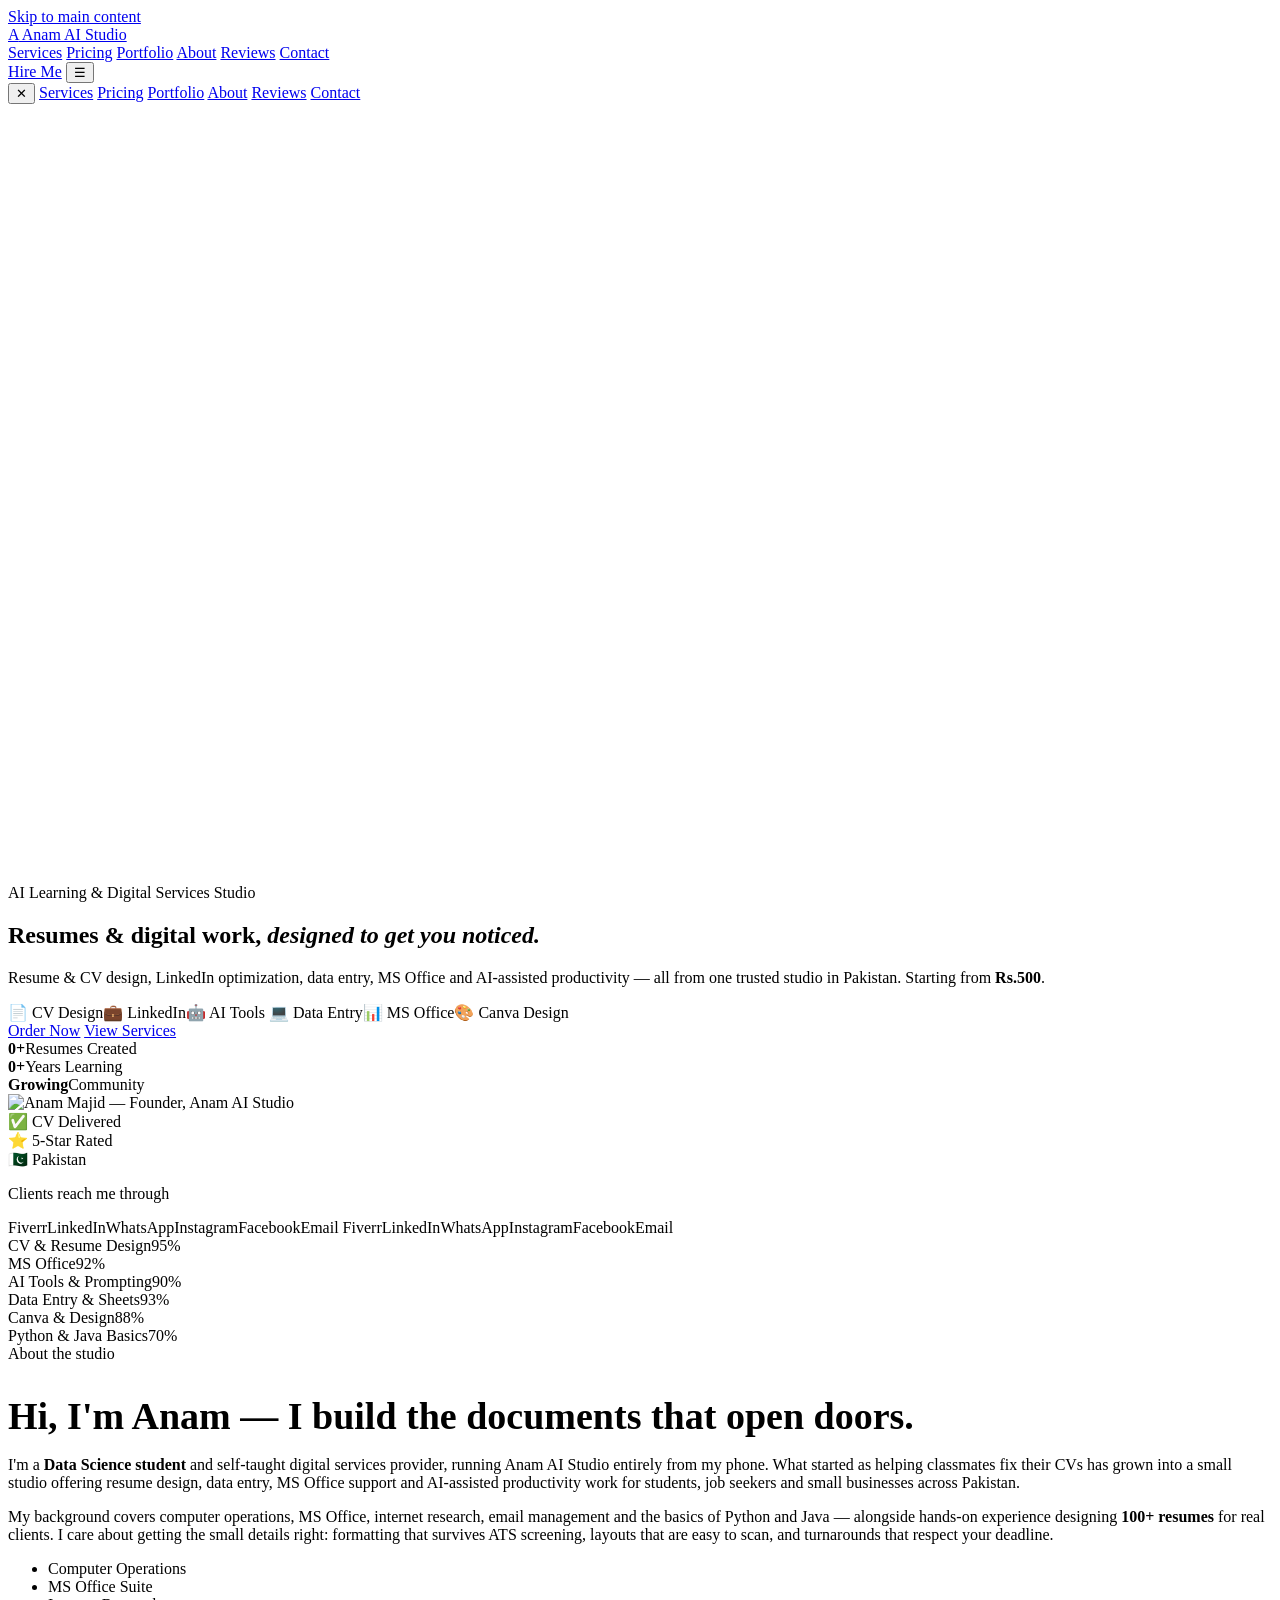
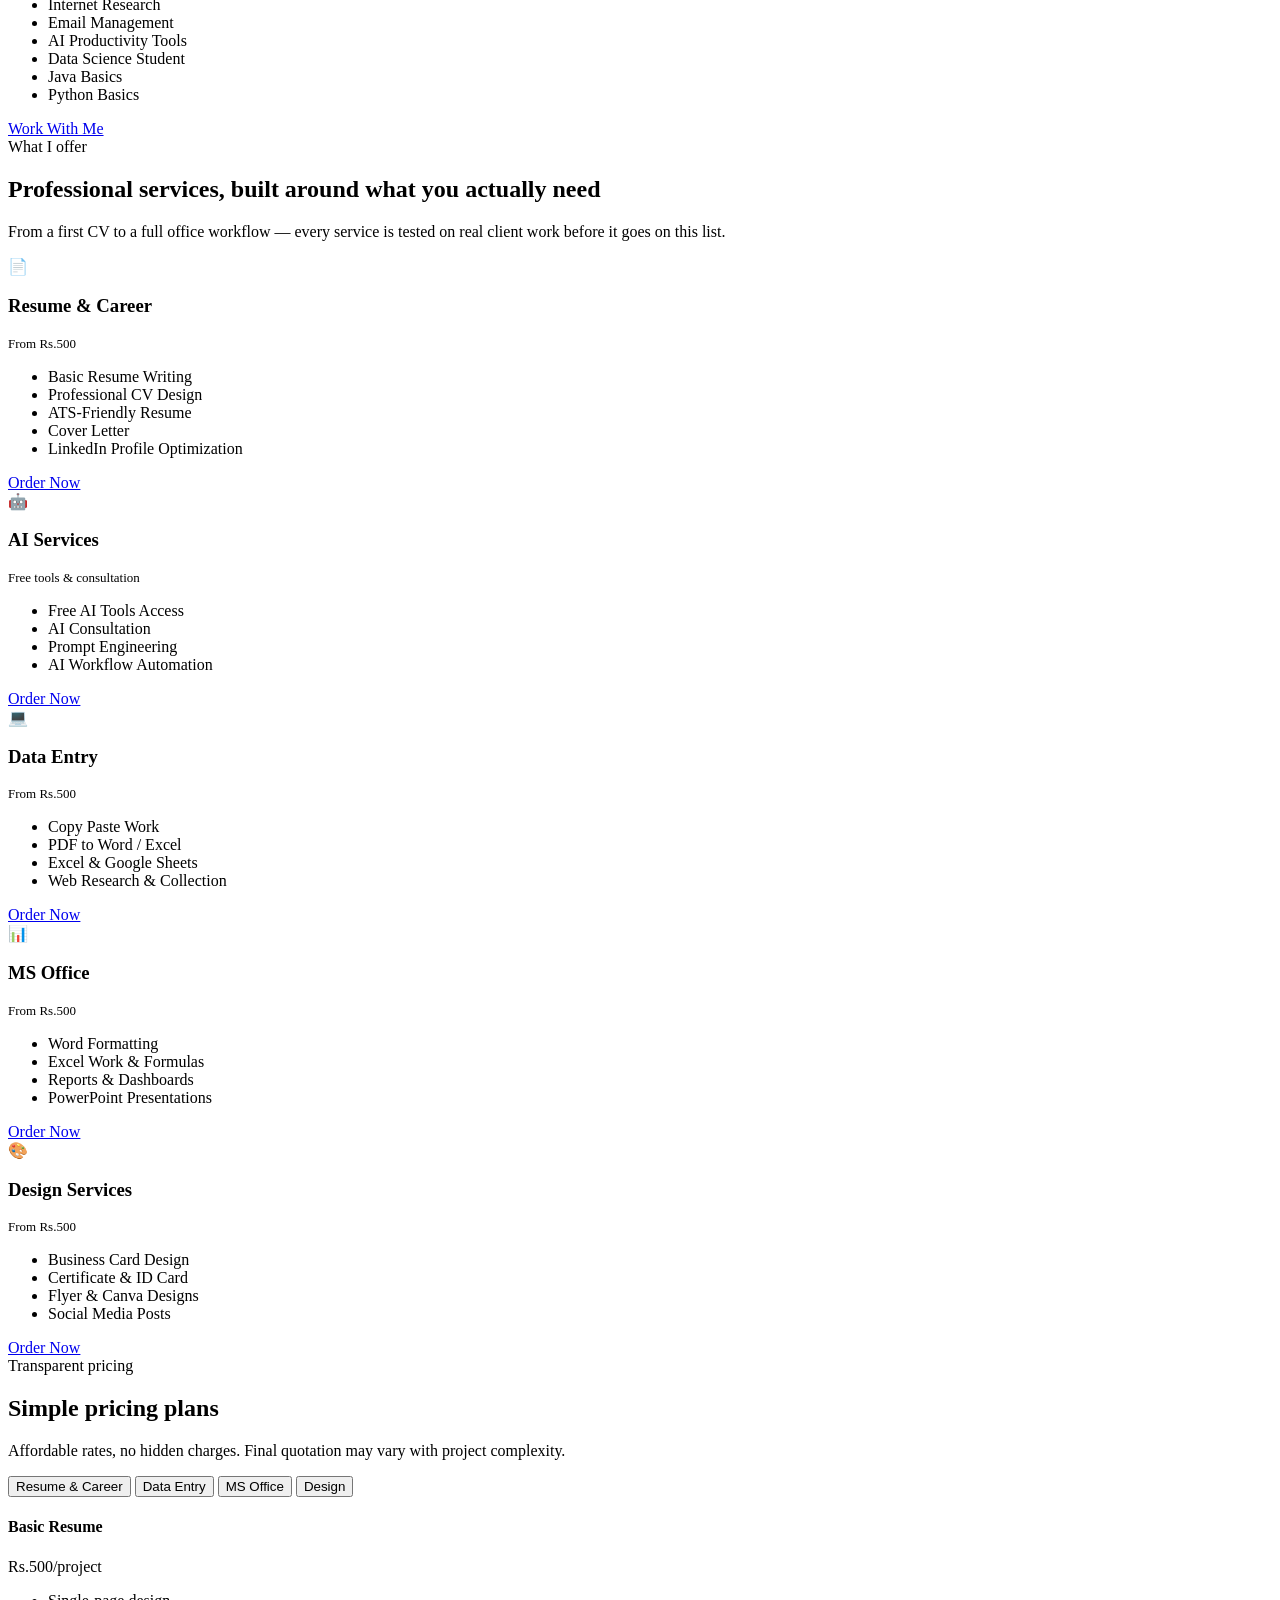
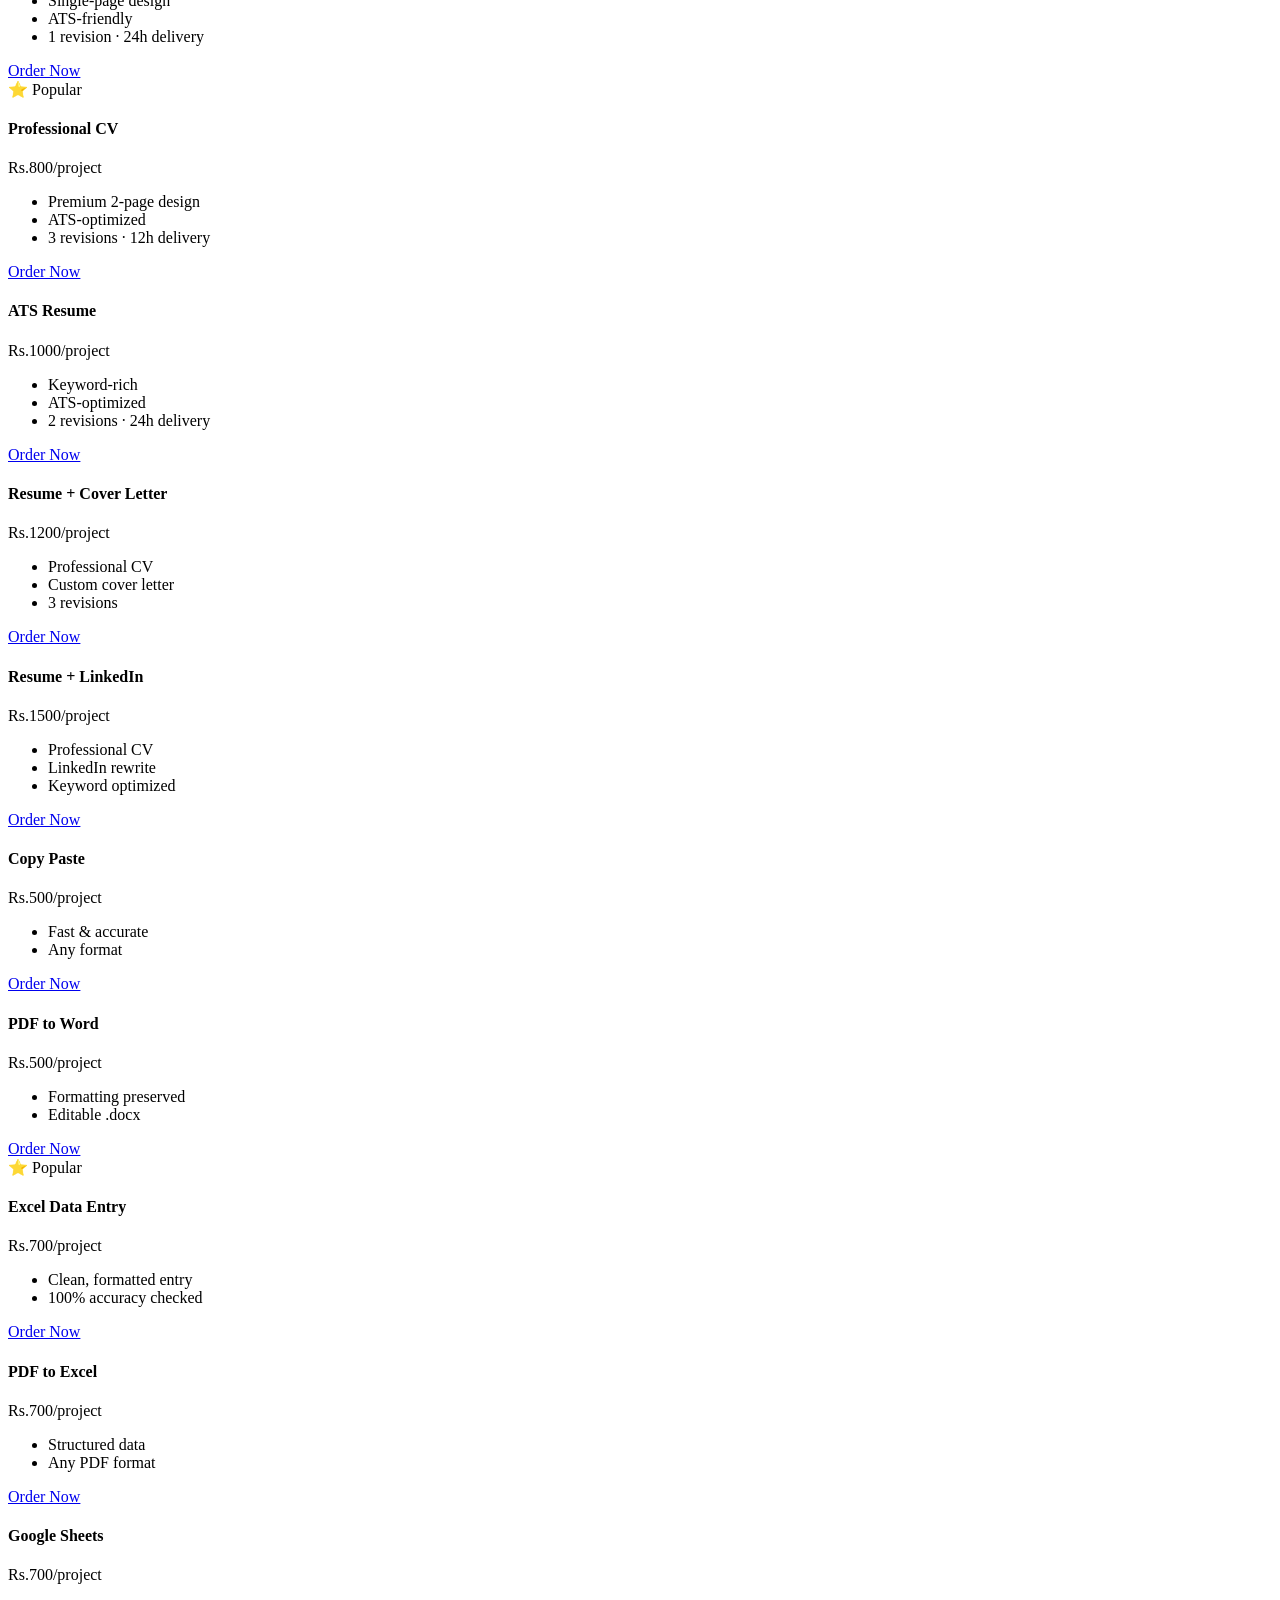
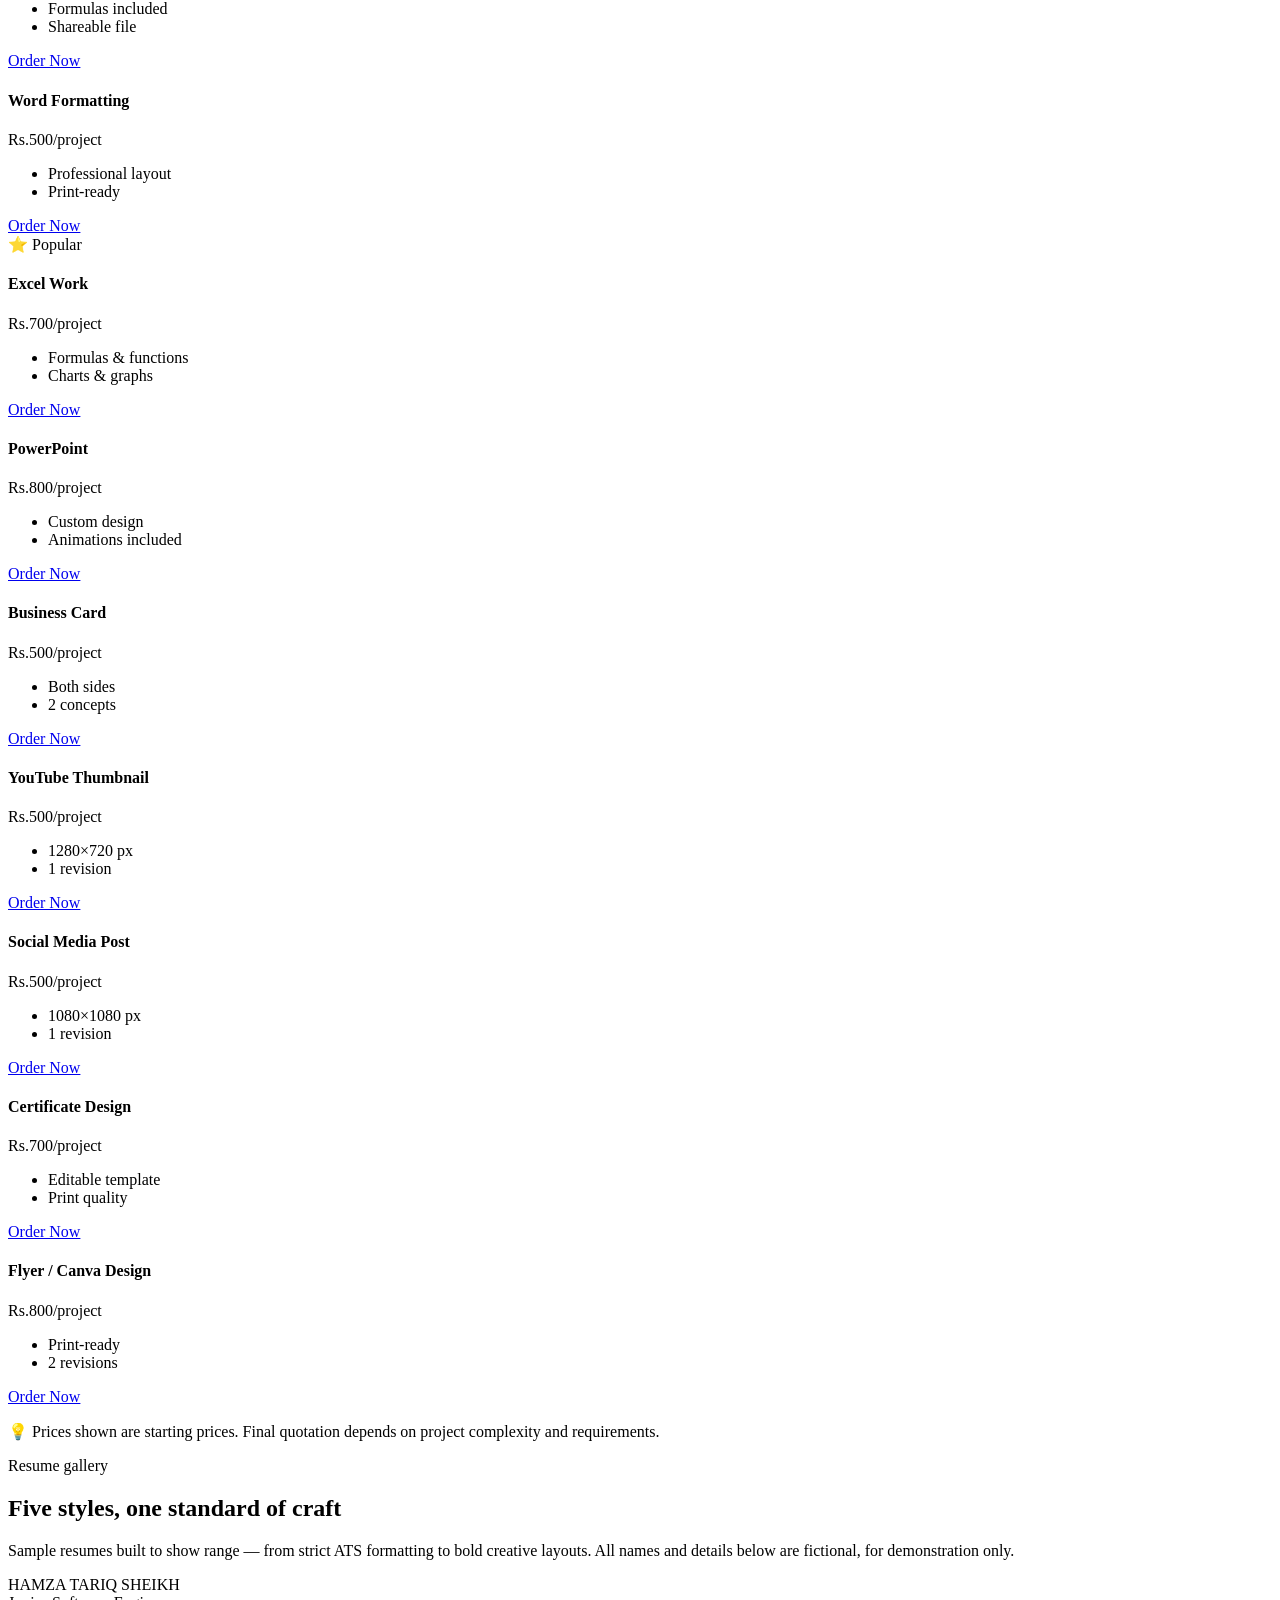
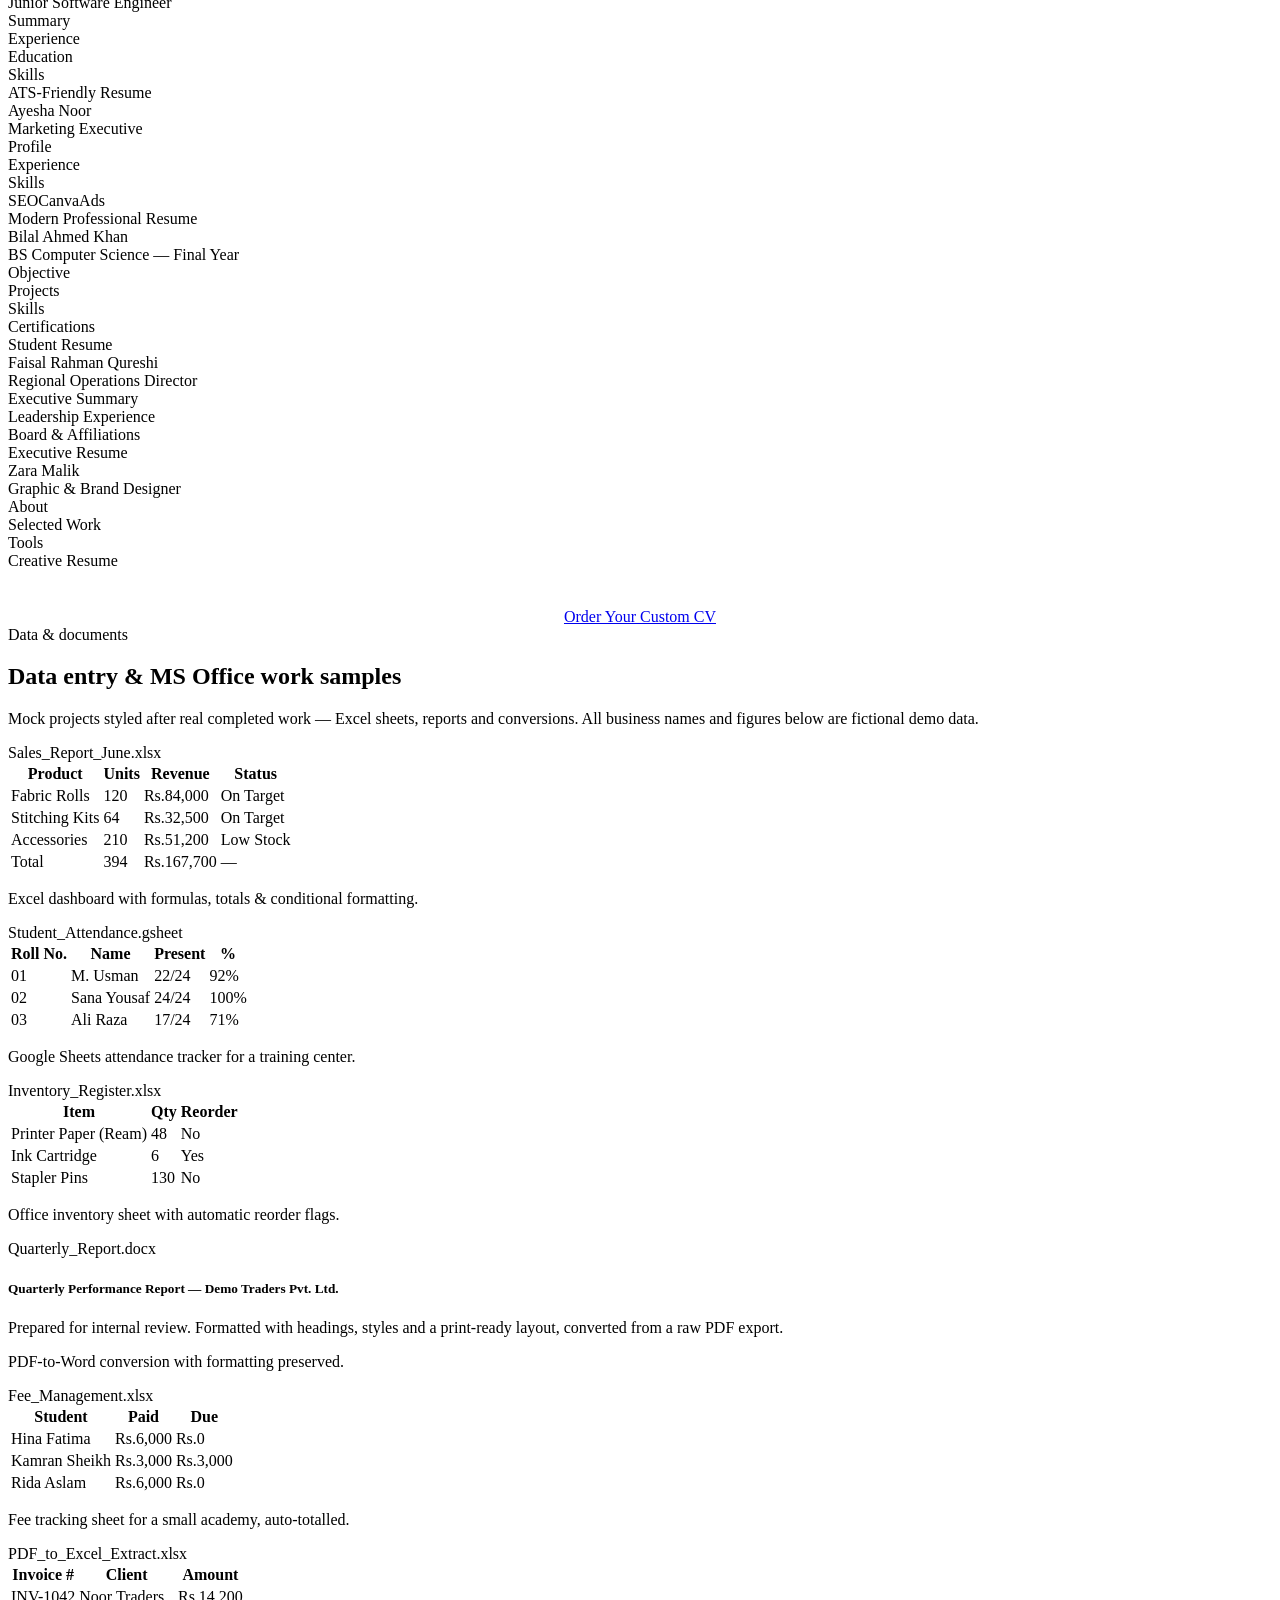
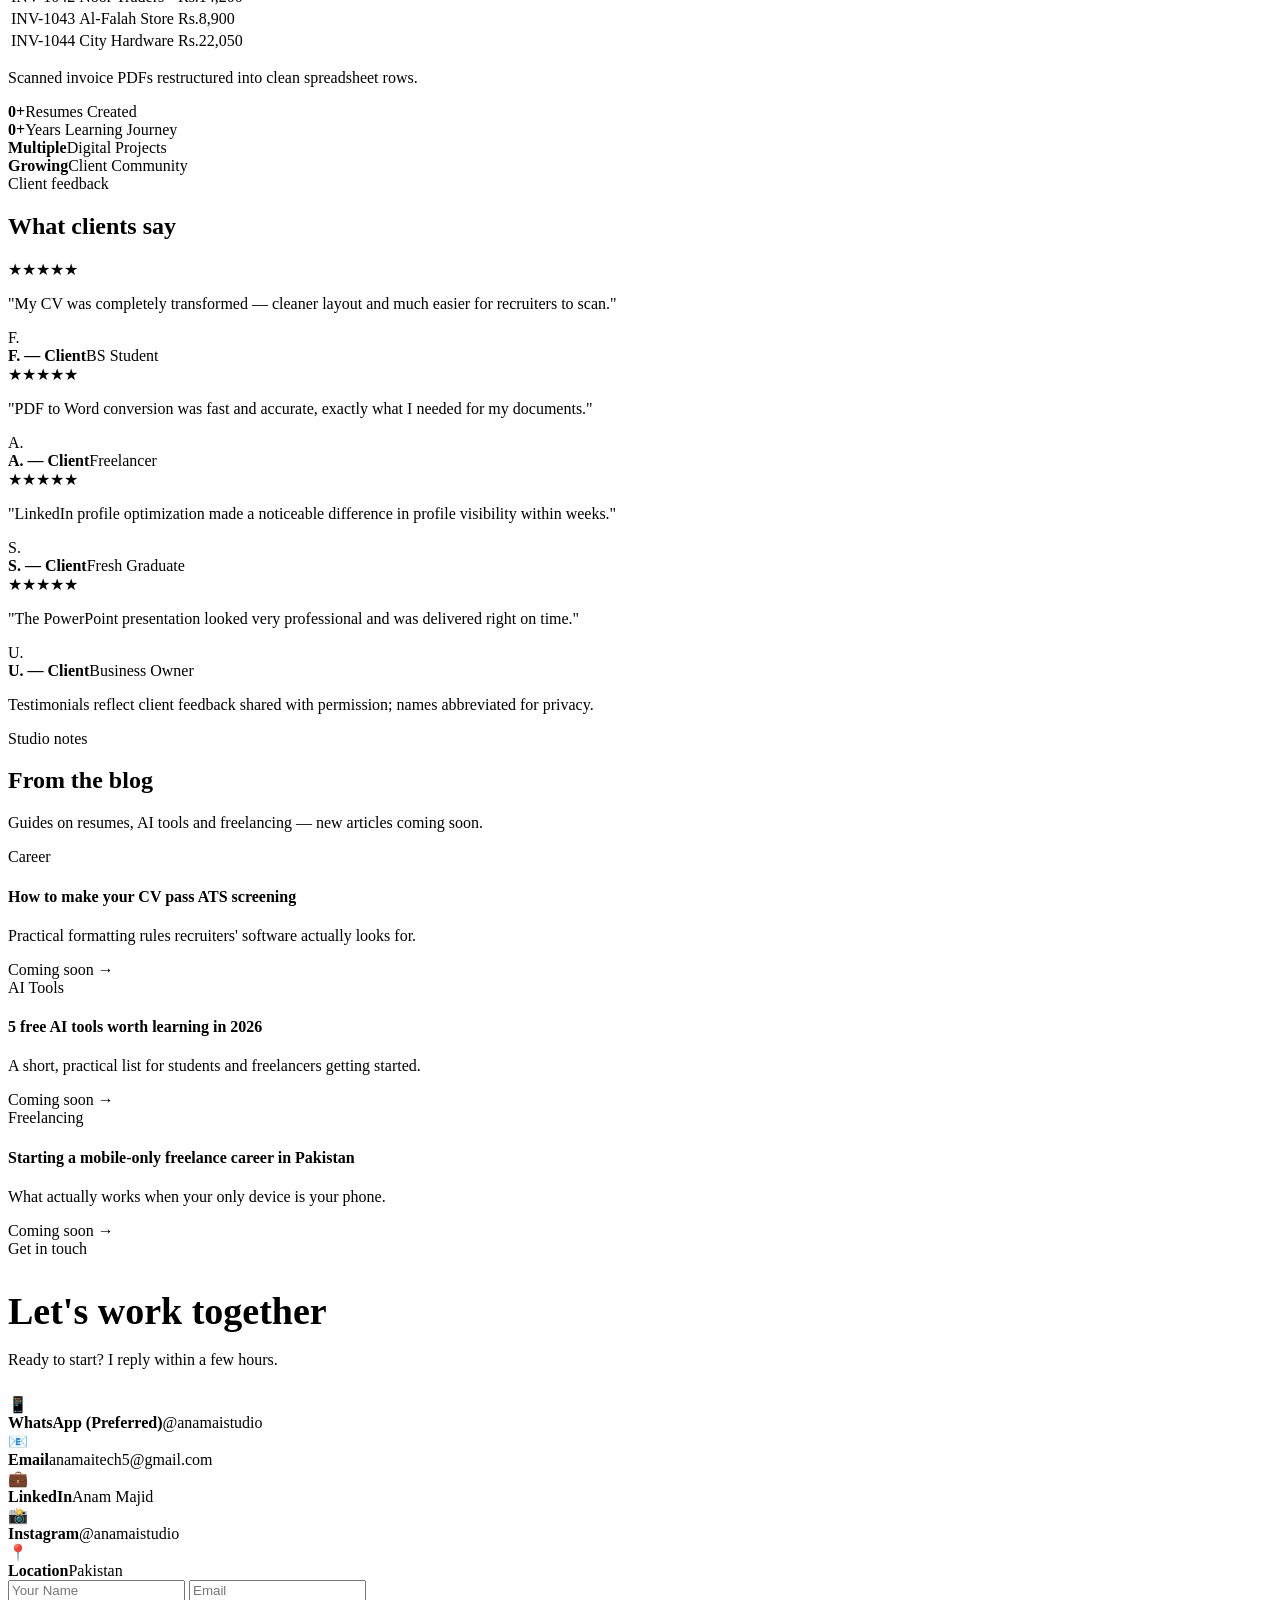
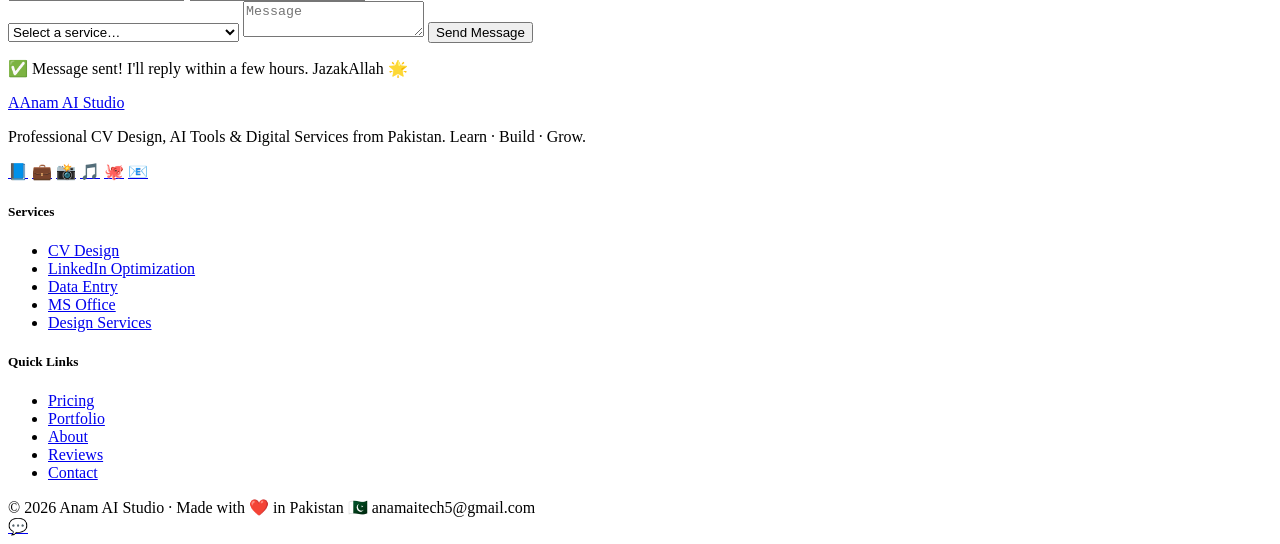
==== commit fe304f64: "Rename index.html.html to index.html" ====
--- a/index.html
+++ b/index.html
@@ -3,45 +3,52 @@
 <head>
 <meta charset="UTF-8">
 <meta name="viewport" content="width=device-width, initial-scale=1.0">
-<title>Anam Resume Studio | Professional Resume Writing Services</title>
-<meta name="description" content="Professional ATS resume writing, CV design and LinkedIn optimization services by Anam Resume Studio.">
-<meta name="keywords" content="resume writing services,ATS resume writer,professional CV writer,resume designer,LinkedIn profile optimization,CV writing Pakistan">
-<meta name="author" content="Anam — Anam Resume Studio">
+<title>Anam AI Studio — CV Design, AI Tools &amp; Digital Services Pakistan</title>
+<meta name="description" content="Professional CV Design, LinkedIn Optimization, AI Tools, Data Entry &amp; MS Office Services. Starting from Rs.500. Pakistan's trusted digital studio.">
+<meta name="keywords" content="CV Design Pakistan,Resume Design,LinkedIn Optimization,AI Tools,Data Entry,MS Office,Canva Design,Anam AI Studio">
+<meta name="author" content="Anam Majid — Anam AI Studio">
 <meta name="robots" content="index,follow">
+<meta name="theme-color" content="#0F0F0F">
 <link rel="canonical" href="https://anam-ai-studio.vercel.app/">
-<link rel="icon" href="logo.png" type="image/png">
+
+<!-- Open Graph -->
 <meta property="og:type" content="website">
-<meta property="og:title" content="Anam Resume Studio | Professional Resume Writing Services">
-<meta property="og:description" content="ATS-friendly resumes, CVs and LinkedIn profiles designed for students, fresh graduates and professionals.">
-<meta property="og:image" content="https://anam-ai-studio.vercel.app/logo.png">
+<meta property="og:title" content="Anam AI Studio — CV Design &amp; Digital Services">
+<meta property="og:description" content="Professional CV Design, LinkedIn Optimization &amp; AI Tools. Starting from Rs.500.">
+<meta property="og:image" content="https://anam-ai-studio.vercel.app/images/logo.png">
 <meta property="og:url" content="https://anam-ai-studio.vercel.app/">
+
+<!-- Twitter -->
 <meta name="twitter:card" content="summary_large_image">
-<meta name="twitter:title" content="Anam Resume Studio | Professional Resume Writing Services">
-<meta name="twitter:description" content="ATS-friendly resumes, CVs and LinkedIn profiles designed for students, fresh graduates and professionals.">
-<meta name="twitter:image" content="https://anam-ai-studio.vercel.app/logo.png">
-<meta name="theme-color" content="#0B1F3A">
-
+<meta name="twitter:title" content="Anam AI Studio — CV Design &amp; Digital Services">
+<meta name="twitter:description" content="Professional CV Design, AI Tools &amp; Digital Services from Pakistan.">
+<meta name="twitter:image" content="https://anam-ai-studio.vercel.app/images/logo.png">
+
+<link rel="icon" href="/images/logo.png">
+
+<!-- Fonts -->
 <link rel="preconnect" href="https://fonts.googleapis.com">
 <link rel="preconnect" href="https://fonts.gstatic.com" crossorigin>
-<link href="https://fonts.googleapis.com/css2?family=Manrope:wght@500;600;700;800&family=Inter:wght@400;500;600&display=swap" rel="stylesheet">
-
-<link rel="stylesheet" href="style.css">
-
-<!-- Schema.org: ProfessionalService -->
+<link href="https://fonts.googleapis.com/css2?family=Fraunces:opsz,wght@9..144,500;9..144,600;9..144,700&family=Plus+Jakarta+Sans:wght@400;500;600;700;800&family=JetBrains+Mono:wght@400;600;700&display=swap" rel="stylesheet">
+
+<link rel="stylesheet" href="css/style.css">
+
+<!-- Schema.org -->
 <script type="application/ld+json">
 {
   "@context": "https://schema.org",
   "@type": "ProfessionalService",
-  "name": "Anam Resume Studio",
+  "name": "Anam AI Studio",
   "url": "https://anam-ai-studio.vercel.app/",
-  "image": "https://anam-ai-studio.vercel.app/logo.png",
-  "description": "Professional ATS resume writing, CV design and LinkedIn profile optimization services.",
-  "areaServed": "Pakistan",
-  "priceRange": "$$"
+  "image": "https://anam-ai-studio.vercel.app/images/logo.png",
+  "description": "Professional CV Design, LinkedIn Optimization, AI Tools, Data Entry & MS Office Services in Pakistan.",
+  "areaServed": "PK",
+  "address": {"@type":"PostalAddress","addressLocality":"Muzaffargarh","postalCode":"34200","addressCountry":"PK"},
+  "priceRange": "Rs.500 - Rs.1500"
 }
 </script>
 
-<!-- Google Analytics — keep existing ID, do not remove -->
+<!-- Google Analytics (kept from existing deployment) -->
 <script async src="https://www.googletagmanager.com/gtag/js?id=G-CHBT2CD6E9"></script>
 <script>
   window.dataLayer = window.dataLayer || [];
@@ -52,454 +59,603 @@
 </head>
 <body>
 
-<a href="#main" class="skip-link">Skip to main content</a>
-
-<!-- ============ HEADER ============ -->
-<header class="site-header" id="site-header">
-  <div class="wrap header-inner">
+<a href="#main" class="visually-hidden">Skip to main content</a>
+
+<!-- ===================== HEADER ===================== -->
+<header id="site-header">
+  <div class="container nav-inner">
     <a href="#hero" class="brand">
-      <img src="logo.png" alt="Anam Resume Studio" class="brand-logo">
-      <span class="brand-name">Anam Resume Studio</span>
+      <span class="brand-mark">A</span>
+      Anam AI Studio
     </a>
-
-    <nav class="main-nav" id="main-nav">
+    <nav class="nav-links">
+      <a href="#services">Services</a>
+      <a href="#pricing">Pricing</a>
+      <a href="#portfolio">Portfolio</a>
       <a href="#about">About</a>
-      <a href="#services">Services</a>
-      <a href="#portfolio">Samples</a>
-      <a href="#process">Process</a>
-      <a href="#faq">FAQ</a>
+      <a href="#testimonials">Reviews</a>
       <a href="#contact">Contact</a>
     </nav>
-
-    <div class="header-actions">
-      <a class="btn btn-primary btn-sm" href="https://wa.me/923166687805?text=Hi%20Anam!%20I%20need%20a%20professional%20resume." target="_blank" rel="noopener">Get Your Resume</a>
-      <button class="nav-toggle" id="nav-toggle" aria-label="Open menu" aria-expanded="false">
-        <span></span><span></span><span></span>
-      </button>
+    <div class="nav-cta">
+      <a class="btn btn-ghost btn-sm" href="https://wa.me/923166687805?text=Hi%20Anam!%20I%20need%20your%20services." target="_blank" rel="noopener">Hire Me</a>
+      <button class="menu-toggle" id="menuToggle" aria-label="Open menu">☰</button>
     </div>
   </div>
 </header>
 
+<div class="mobile-drawer" id="mobileDrawer">
+  <button class="close-drawer" id="closeDrawer" aria-label="Close menu">✕</button>
+  <a href="#services">Services</a>
+  <a href="#pricing">Pricing</a>
+  <a href="#portfolio">Portfolio</a>
+  <a href="#about">About</a>
+  <a href="#testimonials">Reviews</a>
+  <a href="#contact">Contact</a>
+</div>
+
 <main id="main">
 
-  <!-- ============ HERO ============ -->
+  <!-- ===================== HERO ===================== -->
   <section class="hero" id="hero">
-    <div class="hero-blob hero-blob-1" aria-hidden="true"></div>
-    <div class="hero-blob hero-blob-2" aria-hidden="true"></div>
-    <div class="wrap hero-inner">
-      <div class="hero-copy reveal">
-        <p class="eyebrow">Resume &amp; Career Services</p>
-        <h1>Professional Resume Writing Services That Help You Get More Interviews</h1>
-        <p class="hero-sub">ATS-friendly resumes, CVs and LinkedIn profiles designed for students, fresh graduates and professionals — clear, honest, and built to pass the 6-second recruiter scan.</p>
-        <div class="hero-cta">
-          <a class="btn btn-primary" href="https://wa.me/923166687805?text=Hi%20Anam!%20I%20want%20to%20order%20a%20resume." target="_blank" rel="noopener">Get Your Resume</a>
-          <a class="btn btn-ghost" href="https://wa.me/923166687805?text=Hi%20Anam!%20I%20found%20your%20website%20and%20have%20a%20question." target="_blank" rel="noopener">Chat on WhatsApp</a>
-        </div>
-        <div class="hero-trust">
-          <span>ATS-Optimized</span>
-          <span class="dot">•</span>
-          <span>24h Delivery</span>
-          <span class="dot">•</span>
-          <span>Pakistan-Based</span>
-        </div>
-        <div class="hero-social" aria-label="Social media links">
-          <a href="https://wa.me/923166687805" target="_blank" rel="noopener" aria-label="WhatsApp" class="social-dot social-wa">
-            <svg viewBox="0 0 24 24"><path d="M17.5 14.4c-.3-.1-1.7-.9-2-1-.3-.1-.5-.1-.7.1-.2.3-.8 1-.9 1.2-.2.2-.3.2-.6.1-.3-.1-1.3-.5-2.4-1.5-.9-.8-1.5-1.8-1.7-2.1-.2-.3 0-.5.1-.6.1-.1.3-.3.4-.5.1-.1.2-.3.3-.5.1-.2 0-.4 0-.5C10 9 9.5 7.6 9.3 7.1c-.2-.5-.4-.4-.6-.4h-.5c-.2 0-.5.1-.7.3-.3.3-1 1-1 2.4s1 2.8 1.2 3c.1.2 2 3.1 4.9 4.3.7.3 1.2.5 1.6.6.7.2 1.3.2 1.8.1.5-.1 1.7-.7 2-1.4.2-.7.2-1.2.1-1.4-.1-.1-.3-.2-.6-.3z"/><path d="M12 2C6.5 2 2 6.5 2 12c0 1.9.5 3.6 1.5 5.2L2 22l4.9-1.3C8.4 21.5 10.1 22 12 22c5.5 0 10-4.5 10-10S17.5 2 12 2zm0 18.3c-1.7 0-3.3-.5-4.7-1.3l-.3-.2-3.1.8.8-3-.2-.3C3.6 14.8 3.1 13.4 3.1 12c0-4.9 4-8.9 8.9-8.9s8.9 4 8.9 8.9-4 8.9-8.9 8.9z"/></svg>
-          </a>
-          <a href="https://www.instagram.com/anamaistudio" target="_blank" rel="noopener" aria-label="Instagram" class="social-dot social-ig">
-            <svg viewBox="0 0 24 24"><path d="M12 2.2c3.2 0 3.6 0 4.9.1 1.2.1 2 .3 2.4.5.6.2 1 .5 1.5 1 .4.4.7.9 1 1.5.2.4.4 1.2.5 2.4.1 1.3.1 1.7.1 4.9s0 3.6-.1 4.9c-.1 1.2-.3 2-.5 2.4-.2.6-.5 1-1 1.5-.4.4-.9.7-1.5 1-.4.2-1.2.4-2.4.5-1.3.1-1.7.1-4.9.1s-3.6 0-4.9-.1c-1.2-.1-2-.3-2.4-.5-.6-.2-1-.5-1.5-1-.4-.4-.7-.9-1-1.5-.2-.4-.4-1.2-.5-2.4C2.2 15.6 2.2 15.2 2.2 12s0-3.6.1-4.9c.1-1.2.3-2 .5-2.4.2-.6.5-1 1-1.5.4-.4.9-.7 1.5-1 .4-.2 1.2-.4 2.4-.5C8.4 2.2 8.8 2.2 12 2.2zm0 1.8c-3.1 0-3.5 0-4.7.1-1 .05-1.6.2-1.9.3-.5.2-.8.4-1.2.8-.4.4-.6.7-.8 1.2-.1.3-.3.9-.3 1.9-.1 1.2-.1 1.6-.1 4.7s0 3.5.1 4.7c.1 1 .2 1.6.3 1.9.2.5.4.8.8 1.2.4.4.7.6 1.2.8.3.1.9.3 1.9.3 1.2.1 1.6.1 4.7.1s3.5 0 4.7-.1c1-.1 1.6-.2 1.9-.3.5-.2.8-.4 1.2-.8.4-.4.6-.7.8-1.2.1-.3.3-.9.3-1.9.1-1.2.1-1.6.1-4.7s0-3.5-.1-4.7c-.1-1-.2-1.6-.3-1.9-.2-.5-.4-.8-.8-1.2-.4-.4-.7-.6-1.2-.8-.3-.1-.9-.3-1.9-.3-1.2-.1-1.6-.1-4.7-.1zm0 3.5a5.1 5.1 0 110 10.2 5.1 5.1 0 010-10.2zm0 1.8a3.3 3.3 0 100 6.6 3.3 3.3 0 000-6.6zm5.3-2a1.2 1.2 0 110 2.4 1.2 1.2 0 010-2.4z"/></svg>
-          </a>
-          <a href="https://www.facebook.com/share/1D5H9GtJpD/" target="_blank" rel="noopener" aria-label="Facebook" class="social-dot social-fb">
-            <svg viewBox="0 0 24 24"><path d="M22 12.06C22 6.5 17.5 2 12 2S2 6.5 2 12.06c0 5 3.66 9.16 8.44 9.94v-7.03H7.9v-2.91h2.54V9.85c0-2.5 1.49-3.89 3.77-3.89 1.09 0 2.24.2 2.24.2v2.46H15.2c-1.24 0-1.63.77-1.63 1.56v1.88h2.78l-.44 2.91h-2.34V22c4.78-.78 8.44-4.94 8.44-9.94z"/></svg>
-          </a>
-          <a href="https://www.tiktok.com/@anamaistudio" target="_blank" rel="noopener" aria-label="TikTok" class="social-dot social-tt">
-            <svg viewBox="0 0 24 24"><path d="M16.6 5.8c-.9-.9-1.4-2.1-1.4-3.4h-3v13.1c0 1.5-1.2 2.7-2.7 2.7s-2.7-1.2-2.7-2.7 1.2-2.7 2.7-2.7c.3 0 .6 0 .8.1V9.7c-.3 0-.5-.1-.8-.1-3.2 0-5.8 2.6-5.8 5.8S6.3 21.2 9.5 21.2s5.8-2.6 5.8-5.8V8.9c1.2.9 2.7 1.4 4.3 1.4V7.2c-1 0-1.9-.3-2.7-.9-.1 0-.2-.1-.3-.5z"/></svg>
-          </a>
-          <a href="https://www.linkedin.com/in/anam-majid-9b41b4360" target="_blank" rel="noopener" aria-label="LinkedIn" class="social-dot social-li">
-            <svg viewBox="0 0 24 24"><path d="M20.5 2h-17A1.5 1.5 0 002 3.5v17A1.5 1.5 0 003.5 22h17a1.5 1.5 0 001.5-1.5v-17A1.5 1.5 0 0020.5 2zM8.3 18.6H5.7V9.9h2.6v8.7zM7 8.7a1.5 1.5 0 110-3 1.5 1.5 0 010 3zm11.6 9.9H16V14c0-1 0-2.3-1.4-2.3s-1.7 1.1-1.7 2.3v4.6H10.3V9.9h2.5v1.2h.1c.4-.7 1.3-1.4 2.6-1.4 2.8 0 3.3 1.8 3.3 4.2v4.7z"/></svg>
-          </a>
-        </div>
-      </div>
-
-      <div class="hero-media reveal">
-        <div class="hero-portrait">
-          <img src="founder.png" alt="Anam, Professional Resume Writer" loading="eager">
-        </div>
-        <div class="hero-card hero-card-1">
-          <span class="hero-card-icon">✓</span>
-          <div>
-            <strong>Resume Delivered</strong>
-            <p>ATS score: 96/100</p>
-          </div>
-        </div>
-        <div class="hero-card hero-card-2">
-          <strong>Since 2023</strong>
-          <p>Helping job seekers get noticed</p>
-        </div>
-      </div>
-    </div>
-  </section>
-
-  <!-- ============ ABOUT ============ -->
-  <section class="about" id="about">
-    <div class="wrap about-inner">
-      <div class="about-photo reveal">
-        <div class="about-photo-frame">
-          <img src="founder-square.jpg" alt="Anam — founder of Anam Resume Studio" loading="lazy">
-        </div>
-      </div>
-
-      <div class="about-copy reveal">
-        <p class="eyebrow">About</p>
-        <h2>Hi, I'm Anam.</h2>
-        <p>I help students, graduates and professionals create ATS-friendly resumes and career documents. I've been working on resume-related services since 2023, alongside my studies at the Virtual University of Pakistan — building resumes that are clean, accurate and genuinely ATS-friendly, not just decorated with buzzwords.</p>
-        <p>My background in computer operations and data science means every resume I design is structured the way applicant tracking systems actually read: clear hierarchy, honest formatting, and content that reflects the person, not a template.</p>
-        <ul class="about-facts">
-          <li>Resume Writing &amp; CV Design since 2023</li>
-          <li>ATS Resume Optimization</li>
-          <li>LinkedIn Profile Optimization</li>
-          <li>Cover Letter Writing</li>
+    <div class="blob blob-violet float-slow" style="width:420px;height:420px;top:-120px;left:-140px;"></div>
+    <div class="blob blob-blue float-slower" style="width:360px;height:360px;bottom:-100px;right:-120px;"></div>
+    <div class="container hero-grid">
+      <div class="hero-copy">
+        <div class="eyebrow">AI Learning &amp; Digital Services Studio</div>
+        <h1>Resumes &amp; digital work, <em>designed to get you noticed.</em></h1>
+        <p class="lede">Resume &amp; CV design, LinkedIn optimization, data entry, MS Office and AI-assisted productivity — all from one trusted studio in Pakistan. Starting from <strong style="color:var(--white)">Rs.500</strong>.</p>
+        <div class="hero-tags">
+          <span>📄 CV Design</span><span>💼 LinkedIn</span><span>🤖 AI Tools</span>
+          <span>💻 Data Entry</span><span>📊 MS Office</span><span>🎨 Canva Design</span>
+        </div>
+        <div class="hero-actions">
+          <a class="btn btn-primary" href="https://wa.me/923166687805?text=Hi%20Anam!%20I%20want%20to%20order%20a%20service." target="_blank" rel="noopener">Order Now</a>
+          <a class="btn btn-ghost" href="#services">View Services</a>
+        </div>
+        <div class="hero-stats">
+          <div><b><span class="counter" data-target="100">0</span>+</b><span>Resumes Created</span></div>
+          <div><b><span class="counter" data-target="2">0</span>+</b><span>Years Learning</span></div>
+          <div><b>Growing</b><span>Community</span></div>
+        </div>
+      </div>
+      <div class="hero-portrait">
+        <div class="portrait-ring">
+          <div class="inner"><img src="images/profile.jpg" alt="Anam Majid — Founder, Anam AI Studio" width="400" height="400" loading="eager"></div>
+        </div>
+        <div class="badge-float b1 glass">✅ CV Delivered</div>
+        <div class="badge-float b2 glass">⭐ 5-Star Rated</div>
+        <div class="badge-float b3 glass">🇵🇰 Pakistan</div>
+      </div>
+    </div>
+  </section>
+
+  <!-- ===================== MARQUEE ===================== -->
+  <div class="marquee-wrap">
+    <div class="container">
+      <p class="marquee-label">Clients reach me through</p>
+    </div>
+    <div class="marquee">
+      <span>Fiverr</span><span>LinkedIn</span><span>WhatsApp</span><span>Instagram</span><span>Facebook</span><span>Email</span>
+      <span>Fiverr</span><span>LinkedIn</span><span>WhatsApp</span><span>Instagram</span><span>Facebook</span><span>Email</span>
+    </div>
+  </div>
+
+  <!-- ===================== ABOUT ===================== -->
+  <section id="about">
+    <div class="container about-wrap">
+      <div class="reveal glass about-card">
+        <div class="skill-row"><div class="lbl"><span>CV &amp; Resume Design</span><span>95%</span></div><div class="bar"><i data-w="95"></i></div></div>
+        <div class="skill-row"><div class="lbl"><span>MS Office</span><span>92%</span></div><div class="bar"><i data-w="92"></i></div></div>
+        <div class="skill-row"><div class="lbl"><span>AI Tools &amp; Prompting</span><span>90%</span></div><div class="bar"><i data-w="90"></i></div></div>
+        <div class="skill-row"><div class="lbl"><span>Data Entry &amp; Sheets</span><span>93%</span></div><div class="bar"><i data-w="93"></i></div></div>
+        <div class="skill-row"><div class="lbl"><span>Canva &amp; Design</span><span>88%</span></div><div class="bar"><i data-w="88"></i></div></div>
+        <div class="skill-row"><div class="lbl"><span>Python &amp; Java Basics</span><span>70%</span></div><div class="bar"><i data-w="70"></i></div></div>
+      </div>
+      <div class="reveal about-text">
+        <div class="eyebrow">About the studio</div>
+        <h2 style="font-size:clamp(26px,3.6vw,38px);margin-bottom:18px;">Hi, I'm Anam — I build the documents that open doors.</h2>
+        <p>I'm a <strong>Data Science student</strong> and self-taught digital services provider, running Anam AI Studio entirely from my phone. What started as helping classmates fix their CVs has grown into a small studio offering resume design, data entry, MS Office support and AI-assisted productivity work for students, job seekers and small businesses across Pakistan.</p>
+        <p>My background covers computer operations, MS Office, internet research, email management and the basics of Python and Java — alongside hands-on experience designing <strong>100+ resumes</strong> for real clients. I care about getting the small details right: formatting that survives ATS screening, layouts that are easy to scan, and turnarounds that respect your deadline.</p>
+        <ul class="about-list">
+          <li>Computer Operations</li><li>MS Office Suite</li>
+          <li>Internet Research</li><li>Email Management</li>
+          <li>AI Productivity Tools</li><li>Data Science Student</li>
+          <li>Java Basics</li><li>Python Basics</li>
         </ul>
-      </div>
-
-      <div class="about-stats reveal">
-        <div class="stat-card">
-          <span class="stat-num">1:1</span>
-          <span class="stat-label">Personal review on every resume</span>
-        </div>
-        <div class="stat-card">
-          <span class="stat-num">24h</span>
-          <span class="stat-label">Typical delivery time</span>
-        </div>
-        <div class="stat-card">
-          <span class="stat-num">100%</span>
-          <span class="stat-label">ATS-friendly formatting</span>
-        </div>
-      </div>
-    </div>
-  </section>
-
-  <!-- ============ SERVICES ============ -->
-  <section class="services" id="services">
-    <div class="wrap">
+        <a class="btn btn-primary" href="https://wa.me/923166687805?text=Hi%20Anam!%20I%20want%20to%20work%20with%20you." target="_blank" rel="noopener">Work With Me</a>
+      </div>
+    </div>
+  </section>
+
+  <!-- ===================== SERVICES ===================== -->
+  <section id="services">
+    <div class="container">
       <div class="section-head reveal">
-        <p class="eyebrow">What I Offer</p>
-        <h2>Resume &amp; Career Services</h2>
-        <p class="section-sub">Every service is focused on one outcome — a resume that gets read and gets you called back.</p>
-      </div>
-
+        <div class="eyebrow">What I offer</div>
+        <h2>Professional services, built around what you actually need</h2>
+        <p>From a first CV to a full office workflow — every service is tested on real client work before it goes on this list.</p>
+      </div>
       <div class="services-grid">
-        <div class="service-card reveal">
-          <div class="service-icon">🎯</div>
-          <h3>ATS Resume Writing</h3>
-          <p>Formatted to pass applicant tracking systems — proper headings, keyword placement, no parsing errors.</p>
-        </div>
-        <div class="service-card reveal">
-          <div class="service-icon">💼</div>
-          <h3>Professional CV Design</h3>
-          <p>A polished, multi-section CV for experienced professionals — work history, projects and skills, organized clearly.</p>
-        </div>
-        <div class="service-card reveal">
-          <div class="service-icon">🎓</div>
-          <h3>Fresh Graduate Resume</h3>
-          <p>Designed for a recent graduate entering the job market — balances education, early experience and core skills.</p>
-        </div>
-        <div class="service-card reveal">
-          <div class="service-icon">📄</div>
-          <h3>Student Resume</h3>
-          <p>Built around projects, coursework and internships — for people just starting their career.</p>
-        </div>
-        <div class="service-card reveal">
-          <div class="service-icon">🔗</div>
-          <h3>LinkedIn Profile Optimization</h3>
-          <p>A rewritten headline, summary and experience section aligned with your resume and your target roles.</p>
-        </div>
-        <div class="service-card reveal">
-          <div class="service-icon">✉️</div>
-          <h3>Cover Letter Writing</h3>
-          <p>A short, tailored cover letter that supports your resume instead of repeating it.</p>
-        </div>
-      </div>
-    </div>
-  </section>
-
-  <!-- ============ ADDITIONAL SKILLS ============ -->
-  <section class="extra-skills" id="skills">
-    <div class="wrap">
+
+        <div class="svc-card glass reveal">
+          <div class="svc-icon">📄</div>
+          <h3>Resume &amp; Career</h3>
+          <p style="color:var(--gray-dim);font-size:13px;">From Rs.500</p>
+          <ul>
+            <li>Basic Resume Writing</li><li>Professional CV Design</li>
+            <li>ATS-Friendly Resume</li><li>Cover Letter</li>
+            <li>LinkedIn Profile Optimization</li>
+          </ul>
+          <a class="btn btn-ghost btn-sm" style="margin-top:16px;" href="https://wa.me/923166687805?text=Hi%20Anam!%20I%20need%20a%20CV%20Design." target="_blank" rel="noopener">Order Now</a>
+        </div>
+
+        <div class="svc-card glass reveal">
+          <div class="svc-icon">🤖</div>
+          <h3>AI Services</h3>
+          <p style="color:var(--gray-dim);font-size:13px;">Free tools &amp; consultation</p>
+          <ul>
+            <li>Free AI Tools Access</li><li>AI Consultation</li>
+            <li>Prompt Engineering</li><li>AI Workflow Automation</li>
+          </ul>
+          <a class="btn btn-ghost btn-sm" style="margin-top:16px;" href="https://wa.me/923166687805?text=Hi%20Anam!%20I%20need%20AI%20Services." target="_blank" rel="noopener">Order Now</a>
+        </div>
+
+        <div class="svc-card glass reveal">
+          <div class="svc-icon">💻</div>
+          <h3>Data Entry</h3>
+          <p style="color:var(--gray-dim);font-size:13px;">From Rs.500</p>
+          <ul>
+            <li>Copy Paste Work</li><li>PDF to Word / Excel</li>
+            <li>Excel &amp; Google Sheets</li><li>Web Research &amp; Collection</li>
+          </ul>
+          <a class="btn btn-ghost btn-sm" style="margin-top:16px;" href="https://wa.me/923166687805?text=Hi%20Anam!%20I%20need%20Data%20Entry." target="_blank" rel="noopener">Order Now</a>
+        </div>
+
+        <div class="svc-card glass reveal">
+          <div class="svc-icon">📊</div>
+          <h3>MS Office</h3>
+          <p style="color:var(--gray-dim);font-size:13px;">From Rs.500</p>
+          <ul>
+            <li>Word Formatting</li><li>Excel Work &amp; Formulas</li>
+            <li>Reports &amp; Dashboards</li><li>PowerPoint Presentations</li>
+          </ul>
+          <a class="btn btn-ghost btn-sm" style="margin-top:16px;" href="https://wa.me/923166687805?text=Hi%20Anam!%20I%20need%20MS%20Office%20work." target="_blank" rel="noopener">Order Now</a>
+        </div>
+
+        <div class="svc-card glass reveal">
+          <div class="svc-icon">🎨</div>
+          <h3>Design Services</h3>
+          <p style="color:var(--gray-dim);font-size:13px;">From Rs.500</p>
+          <ul>
+            <li>Business Card Design</li><li>Certificate &amp; ID Card</li>
+            <li>Flyer &amp; Canva Designs</li><li>Social Media Posts</li>
+          </ul>
+          <a class="btn btn-ghost btn-sm" style="margin-top:16px;" href="https://wa.me/923166687805?text=Hi%20Anam!%20I%20need%20Design%20Services." target="_blank" rel="noopener">Order Now</a>
+        </div>
+
+      </div>
+    </div>
+  </section>
+
+  <!-- ===================== PRICING ===================== -->
+  <section id="pricing">
+    <div class="container">
       <div class="section-head reveal">
-        <p class="eyebrow">Beyond Resumes</p>
-        <h2>Additional Skills</h2>
-        <p class="section-sub">Resume writing is my main focus — but these skills often come in handy for clients who need a bit more.</p>
-      </div>
-
-      <div class="skills-tags reveal">
-        <span class="skill-tag">🖥️ Web Design &amp; Development</span>
-        <span class="skill-tag">📈 Digital Marketing</span>
-        <span class="skill-tag">🤖 AI Automation</span>
-        <span class="skill-tag">📊 MS Office</span>
-        <span class="skill-tag">🎨 Content Creation</span>
-      </div>
-    </div>
-  </section>
-
-  <!-- ============ RESUME SAMPLES ============ -->
-  <section class="portfolio" id="portfolio">
-    <div class="wrap">
+        <div class="eyebrow">Transparent pricing</div>
+        <h2>Simple pricing plans</h2>
+        <p>Affordable rates, no hidden charges. Final quotation may vary with project complexity.</p>
+      </div>
+
+      <div class="pricing-tabs">
+        <button class="pricing-tab active" data-tab="resume">Resume &amp; Career</button>
+        <button class="pricing-tab" data-tab="data">Data Entry</button>
+        <button class="pricing-tab" data-tab="office">MS Office</button>
+        <button class="pricing-tab" data-tab="design">Design</button>
+      </div>
+
+      <div class="price-panel active" id="panel-resume">
+        <div class="price-card glass reveal">
+          <h4>Basic Resume</h4><div class="amt">Rs.500<span>/project</span></div>
+          <ul><li>Single-page design</li><li>ATS-friendly</li><li>1 revision · 24h delivery</li></ul>
+          <a class="btn btn-ghost btn-sm" href="https://wa.me/923166687805?text=Hi!%20I%20want%20Basic%20Resume%20Rs.500" target="_blank" rel="noopener">Order Now</a>
+        </div>
+        <div class="price-card glass reveal popular">
+          <span class="pop-tag">⭐ Popular</span>
+          <h4>Professional CV</h4><div class="amt">Rs.800<span>/project</span></div>
+          <ul><li>Premium 2-page design</li><li>ATS-optimized</li><li>3 revisions · 12h delivery</li></ul>
+          <a class="btn btn-ghost btn-sm" href="https://wa.me/923166687805?text=Hi!%20I%20want%20Professional%20CV%20Rs.800" target="_blank" rel="noopener">Order Now</a>
+        </div>
+        <div class="price-card glass reveal">
+          <h4>ATS Resume</h4><div class="amt">Rs.1000<span>/project</span></div>
+          <ul><li>Keyword-rich</li><li>ATS-optimized</li><li>2 revisions · 24h delivery</li></ul>
+          <a class="btn btn-ghost btn-sm" href="https://wa.me/923166687805?text=Hi!%20I%20want%20ATS%20Resume%20Rs.1000" target="_blank" rel="noopener">Order Now</a>
+        </div>
+        <div class="price-card glass reveal">
+          <h4>Resume + Cover Letter</h4><div class="amt">Rs.1200<span>/project</span></div>
+          <ul><li>Professional CV</li><li>Custom cover letter</li><li>3 revisions</li></ul>
+          <a class="btn btn-ghost btn-sm" href="https://wa.me/923166687805?text=Hi!%20I%20want%20Resume+Cover%20Letter%20Rs.1200" target="_blank" rel="noopener">Order Now</a>
+        </div>
+        <div class="price-card glass reveal">
+          <h4>Resume + LinkedIn</h4><div class="amt">Rs.1500<span>/project</span></div>
+          <ul><li>Professional CV</li><li>LinkedIn rewrite</li><li>Keyword optimized</li></ul>
+          <a class="btn btn-ghost btn-sm" href="https://wa.me/923166687805?text=Hi!%20I%20want%20Resume+LinkedIn%20Rs.1500" target="_blank" rel="noopener">Order Now</a>
+        </div>
+      </div>
+
+      <div class="price-panel" id="panel-data">
+        <div class="price-card glass reveal"><h4>Copy Paste</h4><div class="amt">Rs.500<span>/project</span></div><ul><li>Fast &amp; accurate</li><li>Any format</li></ul><a class="btn btn-ghost btn-sm" href="https://wa.me/923166687805?text=Hi!%20I%20need%20Copy%20Paste%20Rs.500" target="_blank" rel="noopener">Order Now</a></div>
+        <div class="price-card glass reveal"><h4>PDF to Word</h4><div class="amt">Rs.500<span>/project</span></div><ul><li>Formatting preserved</li><li>Editable .docx</li></ul><a class="btn btn-ghost btn-sm" href="https://wa.me/923166687805?text=Hi!%20I%20need%20PDF%20to%20Word%20Rs.500" target="_blank" rel="noopener">Order Now</a></div>
+        <div class="price-card glass reveal popular"><span class="pop-tag">⭐ Popular</span><h4>Excel Data Entry</h4><div class="amt">Rs.700<span>/project</span></div><ul><li>Clean, formatted entry</li><li>100% accuracy checked</li></ul><a class="btn btn-ghost btn-sm" href="https://wa.me/923166687805?text=Hi!%20I%20need%20Excel%20Data%20Entry%20Rs.700" target="_blank" rel="noopener">Order Now</a></div>
+        <div class="price-card glass reveal"><h4>PDF to Excel</h4><div class="amt">Rs.700<span>/project</span></div><ul><li>Structured data</li><li>Any PDF format</li></ul><a class="btn btn-ghost btn-sm" href="https://wa.me/923166687805?text=Hi!%20I%20need%20PDF%20to%20Excel%20Rs.700" target="_blank" rel="noopener">Order Now</a></div>
+        <div class="price-card glass reveal"><h4>Google Sheets</h4><div class="amt">Rs.700<span>/project</span></div><ul><li>Formulas included</li><li>Shareable file</li></ul><a class="btn btn-ghost btn-sm" href="https://wa.me/923166687805?text=Hi!%20I%20need%20Google%20Sheets%20Rs.700" target="_blank" rel="noopener">Order Now</a></div>
+      </div>
+
+      <div class="price-panel" id="panel-office">
+        <div class="price-card glass reveal"><h4>Word Formatting</h4><div class="amt">Rs.500<span>/project</span></div><ul><li>Professional layout</li><li>Print-ready</li></ul><a class="btn btn-ghost btn-sm" href="https://wa.me/923166687805?text=Hi!%20I%20need%20Word%20Formatting%20Rs.500" target="_blank" rel="noopener">Order Now</a></div>
+        <div class="price-card glass reveal popular"><span class="pop-tag">⭐ Popular</span><h4>Excel Work</h4><div class="amt">Rs.700<span>/project</span></div><ul><li>Formulas &amp; functions</li><li>Charts &amp; graphs</li></ul><a class="btn btn-ghost btn-sm" href="https://wa.me/923166687805?text=Hi!%20I%20need%20Excel%20Work%20Rs.700" target="_blank" rel="noopener">Order Now</a></div>
+        <div class="price-card glass reveal"><h4>PowerPoint</h4><div class="amt">Rs.800<span>/project</span></div><ul><li>Custom design</li><li>Animations included</li></ul><a class="btn btn-ghost btn-sm" href="https://wa.me/923166687805?text=Hi!%20I%20need%20PowerPoint%20Rs.800" target="_blank" rel="noopener">Order Now</a></div>
+      </div>
+
+      <div class="price-panel" id="panel-design">
+        <div class="price-card glass reveal"><h4>Business Card</h4><div class="amt">Rs.500<span>/project</span></div><ul><li>Both sides</li><li>2 concepts</li></ul><a class="btn btn-ghost btn-sm" href="https://wa.me/923166687805?text=Hi!%20I%20need%20Business%20Card%20Rs.500" target="_blank" rel="noopener">Order Now</a></div>
+        <div class="price-card glass reveal"><h4>YouTube Thumbnail</h4><div class="amt">Rs.500<span>/project</span></div><ul><li>1280×720 px</li><li>1 revision</li></ul><a class="btn btn-ghost btn-sm" href="https://wa.me/923166687805?text=Hi!%20I%20need%20YouTube%20Thumbnail%20Rs.500" target="_blank" rel="noopener">Order Now</a></div>
+        <div class="price-card glass reveal"><h4>Social Media Post</h4><div class="amt">Rs.500<span>/project</span></div><ul><li>1080×1080 px</li><li>1 revision</li></ul><a class="btn btn-ghost btn-sm" href="https://wa.me/923166687805?text=Hi!%20I%20need%20Social%20Media%20Post%20Rs.500" target="_blank" rel="noopener">Order Now</a></div>
+        <div class="price-card glass reveal"><h4>Certificate Design</h4><div class="amt">Rs.700<span>/project</span></div><ul><li>Editable template</li><li>Print quality</li></ul><a class="btn btn-ghost btn-sm" href="https://wa.me/923166687805?text=Hi!%20I%20need%20Certificate%20Design%20Rs.700" target="_blank" rel="noopener">Order Now</a></div>
+        <div class="price-card glass reveal"><h4>Flyer / Canva Design</h4><div class="amt">Rs.800<span>/project</span></div><ul><li>Print-ready</li><li>2 revisions</li></ul><a class="btn btn-ghost btn-sm" href="https://wa.me/923166687805?text=Hi!%20I%20need%20Flyer%20Design%20Rs.800" target="_blank" rel="noopener">Order Now</a></div>
+      </div>
+
+      <p class="price-note">💡 Prices shown are starting prices. Final quotation depends on project complexity and requirements.</p>
+    </div>
+  </section>
+
+  <!-- ===================== RESUME GALLERY ===================== -->
+  <section id="portfolio">
+    <div class="container">
       <div class="section-head reveal">
-        <p class="eyebrow">Resume Samples</p>
-        <h2>See The Quality For Yourself</h2>
-        <p class="section-sub">A few recent resumes, shown at full detail so you can see the formatting quality before you order. These samples are for reference only — every resume is custom-built for the client.</p>
-      </div>
-
-      <div class="portfolio-grid portfolio-grid-compact">
-
-        <article class="portfolio-card reveal">
-          <div class="portfolio-preview">
-            <img src="images/professional-resume.jpg" alt="Professional resume sample designed by Anam Resume Studio" loading="lazy">
-          </div>
-          <div class="portfolio-body">
-            <h3>Professional Resume</h3>
-            <p>For an experienced candidate — organized around measurable results, clear structure and a polished visual layout.</p>
-            <a class="portfolio-link" href="https://wa.me/923166687805?text=Hi!%20I%20saw%20the%20Professional%20Resume%20sample%2C%20I%27d%20like%20a%20similar%20resume." target="_blank" rel="noopener">Get Similar Resume</a>
-          </div>
-        </article>
-
-        <article class="portfolio-card reveal">
-          <div class="portfolio-preview">
-            <img src="images/ats-resume.jpg" alt="ATS-friendly resume example designed by Anam Resume Studio" loading="lazy">
-          </div>
-          <div class="portfolio-body">
-            <h3>ATS Resume Example</h3>
-            <p>Clean headers, clear hierarchy and correct keyword placement — built to parse correctly through tracking systems.</p>
-            <a class="portfolio-link" href="https://wa.me/923166687805?text=Hi!%20I%20saw%20the%20ATS%20Resume%20example%2C%20I%27d%20like%20a%20similar%20resume." target="_blank" rel="noopener">Get Similar Resume</a>
-          </div>
-        </article>
-
-      </div>
-      <p class="portfolio-note reveal">More samples (student, fresh graduate, career change) coming soon.</p>
-    </div>
-  </section>
-
-  <!-- ============ PROCESS ============ -->
-  <section class="process" id="process">
-    <div class="wrap">
+        <div class="eyebrow">Resume gallery</div>
+        <h2>Five styles, one standard of craft</h2>
+        <p>Sample resumes built to show range — from strict ATS formatting to bold creative layouts. All names and details below are fictional, for demonstration only.</p>
+      </div>
+
+      <div class="resume-deck">
+        <div class="a4-frame reveal">
+          <div class="a4-card">
+            <div class="rs rs-ats">
+              <div class="rname">HAMZA TARIQ SHEIKH</div>
+              <div class="rtitle">Junior Software Engineer</div>
+              <div class="rline w80"></div><div class="rline w60"></div>
+              <div class="rsec">Summary</div>
+              <div class="rline w80"></div><div class="rline w80"></div><div class="rline w40"></div>
+              <div class="rsec">Experience</div>
+              <div class="rline w60"></div><div class="rline w80"></div><div class="rline w60"></div>
+              <div class="rsec">Education</div>
+              <div class="rline w60"></div>
+              <div class="rsec">Skills</div>
+              <div class="rline w40"></div><div class="rline w60"></div>
+            </div>
+            <div class="a4-tag">ATS-Friendly Resume</div>
+          </div>
+        </div>
+
+        <div class="a4-frame reveal">
+          <div class="a4-card">
+            <div class="rs rs-modern">
+              <div class="rtop"><div class="ph"></div><div><div class="rname">Ayesha Noor</div><div class="rtitle">Marketing Executive</div></div></div>
+              <div class="rsec">Profile</div>
+              <div class="rline w80"></div><div class="rline w60"></div>
+              <div class="rsec">Experience</div>
+              <div class="rline w80"></div><div class="rline w60"></div>
+              <div class="rsec">Skills</div>
+              <span class="chip">SEO</span><span class="chip">Canva</span><span class="chip">Ads</span>
+            </div>
+            <div class="a4-tag">Modern Professional Resume</div>
+          </div>
+        </div>
+
+        <div class="a4-frame reveal">
+          <div class="a4-card">
+            <div class="rs rs-student">
+              <div class="rname">Bilal Ahmed Khan</div>
+              <div class="rtitle">BS Computer Science — Final Year</div>
+              <div class="rsec">Objective</div>
+              <div class="rline w80"></div><div class="rline w60"></div>
+              <div class="rsec">Projects</div>
+              <div class="rline w80"></div><div class="rline w60"></div>
+              <div class="rsec">Skills</div>
+              <div class="dot-row"><span class="dot on"></span><span class="dot on"></span><span class="dot on"></span><span class="dot"></span><span class="dot"></span></div>
+              <div class="rsec">Certifications</div>
+              <div class="rline w60"></div>
+            </div>
+            <div class="a4-tag">Student Resume</div>
+          </div>
+        </div>
+
+        <div class="a4-frame reveal">
+          <div class="a4-card">
+            <div class="rs rs-exec">
+              <div class="rname">Faisal Rahman Qureshi</div>
+              <div class="rtitle">Regional Operations Director</div>
+              <div class="rsec">Executive Summary</div>
+              <div class="rline w80"></div><div class="rline w80"></div>
+              <div class="rsec">Leadership Experience</div>
+              <div class="rline w60"></div><div class="rline w80"></div><div class="rline w60"></div>
+              <div class="rsec">Board &amp; Affiliations</div>
+              <div class="rline w40"></div>
+            </div>
+            <div class="a4-tag">Executive Resume</div>
+          </div>
+        </div>
+
+        <div class="a4-frame reveal">
+          <div class="a4-card">
+            <div class="rs rs-creative">
+              <div class="blob-badge"></div>
+              <div class="rname">Zara Malik</div>
+              <div class="rtitle">Graphic &amp; Brand Designer</div>
+              <div class="rsec">About</div>
+              <div class="rline w80"></div><div class="rline w60"></div>
+              <div class="rsec">Selected Work</div>
+              <div class="rline w60"></div><div class="rline w80"></div>
+              <div class="rsec">Tools</div>
+              <div class="rline w40"></div>
+            </div>
+            <div class="a4-tag">Creative Resume</div>
+          </div>
+        </div>
+      </div>
+
+      <div style="text-align:center;margin-top:38px;">
+        <a class="btn btn-primary reveal" href="https://wa.me/923166687805?text=Hi!%20I%20want%20to%20order%20a%20CV." target="_blank" rel="noopener">Order Your Custom CV</a>
+      </div>
+    </div>
+  </section>
+
+  <!-- ===================== DATA ENTRY PORTFOLIO ===================== -->
+  <section id="data-portfolio">
+    <div class="container">
       <div class="section-head reveal">
-        <p class="eyebrow">How It Works</p>
-        <h2>From Message To Resume</h2>
-        <p class="section-sub">A simple, four-step process — no long forms, no confusion.</p>
-      </div>
-
-      <div class="process-grid">
-        <div class="process-card reveal">
-          <span class="process-num">1</span>
-          <h3>Message Me</h3>
-          <p>Send your details on WhatsApp — education, experience and target job role.</p>
-        </div>
-        <div class="process-card reveal">
-          <span class="process-num">2</span>
-          <h3>Get A Quote</h3>
-          <p>I confirm the scope and a custom price — no hidden charges.</p>
-        </div>
-        <div class="process-card reveal">
-          <span class="process-num">3</span>
-          <h3>I Design It</h3>
-          <p>Your resume is written and formatted to be clean, honest and ATS-friendly.</p>
-        </div>
-        <div class="process-card reveal">
-          <span class="process-num">4</span>
-          <h3>Delivered</h3>
-          <p>Typically within 24 hours, with revisions included until you're happy.</p>
-        </div>
-      </div>
-    </div>
-  </section>
-
-  <!-- ============ QUOTE / CTA (replaces pricing) ============ -->
-  <section class="quote" id="quote">
-    <div class="quote-blob" aria-hidden="true"></div>
-    <div class="wrap quote-inner reveal">
-      <p class="eyebrow">Pricing</p>
-      <h2>Get A Custom Resume Quote</h2>
-      <p class="section-sub">Every resume is priced based on your experience level, target role and turnaround time. Message me on WhatsApp with a few details and I'll confirm your price before starting — no hidden charges.</p>
-      <a class="btn btn-primary btn-lg" href="https://wa.me/923166687805?text=Hi%20Anam!%20I%27d%20like%20a%20custom%20resume%20quote." target="_blank" rel="noopener">Get a Custom Resume Quote</a>
-    </div>
-  </section>
-
-  <!-- ============ FAQ ============ -->
-  <section class="faq" id="faq">
-    <div class="wrap">
+        <div class="eyebrow">Data &amp; documents</div>
+        <h2>Data entry &amp; MS Office work samples</h2>
+        <p>Mock projects styled after real completed work — Excel sheets, reports and conversions. All business names and figures below are fictional demo data.</p>
+      </div>
+
+      <div class="data-grid">
+        <div class="data-card glass reveal">
+          <div class="dc-head"><span class="dc-dots"><span></span><span></span><span></span></span> Sales_Report_June.xlsx</div>
+          <div class="dc-body">
+            <table class="sheet">
+              <tr><th>Product</th><th>Units</th><th>Revenue</th><th>Status</th></tr>
+              <tr><td>Fabric Rolls</td><td class="num">120</td><td class="num">Rs.84,000</td><td class="ok">On Target</td></tr>
+              <tr><td>Stitching Kits</td><td class="num">64</td><td class="num">Rs.32,500</td><td class="ok">On Target</td></tr>
+              <tr><td>Accessories</td><td class="num">210</td><td class="num">Rs.51,200</td><td class="warn">Low Stock</td></tr>
+              <tr><td>Total</td><td class="num">394</td><td class="num">Rs.167,700</td><td>—</td></tr>
+            </table>
+            <p class="dc-caption">Excel dashboard with formulas, totals &amp; conditional formatting.</p>
+          </div>
+        </div>
+
+        <div class="data-card glass reveal">
+          <div class="dc-head"><span class="dc-dots"><span></span><span></span><span></span></span> Student_Attendance.gsheet</div>
+          <div class="dc-body">
+            <table class="sheet">
+              <tr><th>Roll No.</th><th>Name</th><th>Present</th><th>%</th></tr>
+              <tr><td>01</td><td>M. Usman</td><td class="num">22/24</td><td class="ok">92%</td></tr>
+              <tr><td>02</td><td>Sana Yousaf</td><td class="num">24/24</td><td class="ok">100%</td></tr>
+              <tr><td>03</td><td>Ali Raza</td><td class="num">17/24</td><td class="warn">71%</td></tr>
+            </table>
+            <p class="dc-caption">Google Sheets attendance tracker for a training center.</p>
+          </div>
+        </div>
+
+        <div class="data-card glass reveal">
+          <div class="dc-head"><span class="dc-dots"><span></span><span></span><span></span></span> Inventory_Register.xlsx</div>
+          <div class="dc-body">
+            <table class="sheet">
+              <tr><th>Item</th><th>Qty</th><th>Reorder</th></tr>
+              <tr><td>Printer Paper (Ream)</td><td class="num">48</td><td class="ok">No</td></tr>
+              <tr><td>Ink Cartridge</td><td class="num">6</td><td class="warn">Yes</td></tr>
+              <tr><td>Stapler Pins</td><td class="num">130</td><td class="ok">No</td></tr>
+            </table>
+            <p class="dc-caption">Office inventory sheet with automatic reorder flags.</p>
+          </div>
+        </div>
+
+        <div class="data-card glass reveal">
+          <div class="dc-head"><span class="dc-dots"><span></span><span></span><span></span></span> Quarterly_Report.docx</div>
+          <div class="dc-body">
+            <div class="doc-mock">
+              <h5>Quarterly Performance Report — Demo Traders Pvt. Ltd.</h5>
+              <p>Prepared for internal review. Formatted with headings, styles and a print-ready layout, converted from a raw PDF export.</p>
+              <div class="dline" style="width:90%"></div><div class="dline" style="width:75%"></div><div class="dline" style="width:82%"></div>
+            </div>
+            <p class="dc-caption">PDF-to-Word conversion with formatting preserved.</p>
+          </div>
+        </div>
+
+        <div class="data-card glass reveal">
+          <div class="dc-head"><span class="dc-dots"><span></span><span></span><span></span></span> Fee_Management.xlsx</div>
+          <div class="dc-body">
+            <table class="sheet">
+              <tr><th>Student</th><th>Paid</th><th>Due</th></tr>
+              <tr><td>Hina Fatima</td><td class="num">Rs.6,000</td><td class="ok">Rs.0</td></tr>
+              <tr><td>Kamran Sheikh</td><td class="num">Rs.3,000</td><td class="warn">Rs.3,000</td></tr>
+              <tr><td>Rida Aslam</td><td class="num">Rs.6,000</td><td class="ok">Rs.0</td></tr>
+            </table>
+            <p class="dc-caption">Fee tracking sheet for a small academy, auto-totalled.</p>
+          </div>
+        </div>
+
+        <div class="data-card glass reveal">
+          <div class="dc-head"><span class="dc-dots"><span></span><span></span><span></span></span> PDF_to_Excel_Extract.xlsx</div>
+          <div class="dc-body">
+            <table class="sheet">
+              <tr><th>Invoice #</th><th>Client</th><th>Amount</th></tr>
+              <tr><td>INV-1042</td><td>Noor Traders</td><td class="num">Rs.14,200</td></tr>
+              <tr><td>INV-1043</td><td>Al-Falah Store</td><td class="num">Rs.8,900</td></tr>
+              <tr><td>INV-1044</td><td>City Hardware</td><td class="num">Rs.22,050</td></tr>
+            </table>
+            <p class="dc-caption">Scanned invoice PDFs restructured into clean spreadsheet rows.</p>
+          </div>
+        </div>
+      </div>
+    </div>
+  </section>
+
+  <!-- ===================== STATS BAND ===================== -->
+  <section class="stats-band">
+    <div class="container stats-row">
+      <div class="stat-item reveal"><b><span class="counter" data-target="100">0</span>+</b><span>Resumes Created</span></div>
+      <div class="stat-item reveal"><b><span class="counter" data-target="2">0</span>+</b><span>Years Learning Journey</span></div>
+      <div class="stat-item reveal"><b>Multiple</b><span>Digital Projects</span></div>
+      <div class="stat-item reveal"><b>Growing</b><span>Client Community</span></div>
+    </div>
+  </section>
+
+  <!-- ===================== TESTIMONIALS ===================== -->
+  <section id="testimonials">
+    <div class="container">
       <div class="section-head reveal">
-        <p class="eyebrow">FAQ</p>
-        <h2>Common Questions</h2>
-      </div>
-
-      <div class="faq-list reveal">
-        <div class="faq-item">
-          <button class="faq-q">How do I place an order? <span class="faq-icon">+</span></button>
-          <div class="faq-a"><p>Message me on WhatsApp with your details. I'll confirm the scope and price before starting.</p></div>
-        </div>
-        <div class="faq-item">
-          <button class="faq-q">How much does a resume cost? <span class="faq-icon">+</span></button>
-          <div class="faq-a"><p>Pricing depends on the type of resume, experience level and turnaround time. Send me your details on WhatsApp and I'll give you a custom quote — no hidden charges.</p></div>
-        </div>
-        <div class="faq-item">
-          <button class="faq-q">How long does a resume take? <span class="faq-icon">+</span></button>
-          <div class="faq-a"><p>Typical delivery is within 24 hours. Urgent requests are welcome — just mention it when you message me.</p></div>
-        </div>
-        <div class="faq-item">
-          <button class="faq-q">What payment methods do you accept? <span class="faq-icon">+</span></button>
-          <div class="faq-a"><p>JazzCash, EasyPaisa or bank transfer. Details are shared after your order is confirmed on WhatsApp.</p></div>
-        </div>
-        <div class="faq-item">
-          <button class="faq-q">Are revisions included? <span class="faq-icon">+</span></button>
-          <div class="faq-a"><p>Yes — every order includes revisions so the final resume matches what you need.</p></div>
-        </div>
-        <div class="faq-item">
-          <button class="faq-q">Will my resume actually pass ATS software? <span class="faq-icon">+</span></button>
-          <div class="faq-a"><p>Yes. Every resume uses clean structure, standard section headings and proper formatting so applicant tracking systems can parse it correctly.</p></div>
-        </div>
-      </div>
-    </div>
-  </section>
-
-  <!-- ============ CONTACT ============ -->
-  <section class="contact" id="contact">
-    <div class="wrap contact-inner">
-      <div class="contact-copy reveal">
-        <p class="eyebrow">Get In Touch</p>
-        <h2>Let's build your resume.</h2>
-        <p>Send your details on WhatsApp or use the form — I reply within a few hours.</p>
-
-        <div class="contact-list">
-          <a class="contact-item" href="https://wa.me/923166687805?text=Hi%20Anam!%20I%20want%20to%20order%20a%20resume." target="_blank" rel="noopener">
-            <span class="contact-icon">📱</span>
-            <span><strong>WhatsApp</strong><br>+92 316 6687805</span>
-          </a>
-          <a class="contact-item" href="mailto:anamaitech5@gmail.com">
-            <span class="contact-icon">📧</span>
-            <span><strong>Email</strong><br>anamaitech5@gmail.com</span>
-          </a>
-        </div>
-
-        <div class="contact-social" aria-label="Social media links">
-          <a href="https://wa.me/923166687805" target="_blank" rel="noopener" aria-label="WhatsApp" class="social-dot social-wa">
-            <svg viewBox="0 0 24 24"><path d="M17.5 14.4c-.3-.1-1.7-.9-2-1-.3-.1-.5-.1-.7.1-.2.3-.8 1-.9 1.2-.2.2-.3.2-.6.1-.3-.1-1.3-.5-2.4-1.5-.9-.8-1.5-1.8-1.7-2.1-.2-.3 0-.5.1-.6.1-.1.3-.3.4-.5.1-.1.2-.3.3-.5.1-.2 0-.4 0-.5C10 9 9.5 7.6 9.3 7.1c-.2-.5-.4-.4-.6-.4h-.5c-.2 0-.5.1-.7.3-.3.3-1 1-1 2.4s1 2.8 1.2 3c.1.2 2 3.1 4.9 4.3.7.3 1.2.5 1.6.6.7.2 1.3.2 1.8.1.5-.1 1.7-.7 2-1.4.2-.7.2-1.2.1-1.4-.1-.1-.3-.2-.6-.3z"/><path d="M12 2C6.5 2 2 6.5 2 12c0 1.9.5 3.6 1.5 5.2L2 22l4.9-1.3C8.4 21.5 10.1 22 12 22c5.5 0 10-4.5 10-10S17.5 2 12 2zm0 18.3c-1.7 0-3.3-.5-4.7-1.3l-.3-.2-3.1.8.8-3-.2-.3C3.6 14.8 3.1 13.4 3.1 12c0-4.9 4-8.9 8.9-8.9s8.9 4 8.9 8.9-4 8.9-8.9 8.9z"/></svg>
-          </a>
-          <a href="https://www.instagram.com/anamaistudio" target="_blank" rel="noopener" aria-label="Instagram" class="social-dot social-ig">
-            <svg viewBox="0 0 24 24"><path d="M12 2.2c3.2 0 3.6 0 4.9.1 1.2.1 2 .3 2.4.5.6.2 1 .5 1.5 1 .4.4.7.9 1 1.5.2.4.4 1.2.5 2.4.1 1.3.1 1.7.1 4.9s0 3.6-.1 4.9c-.1 1.2-.3 2-.5 2.4-.2.6-.5 1-1 1.5-.4.4-.9.7-1.5 1-.4.2-1.2.4-2.4.5-1.3.1-1.7.1-4.9.1s-3.6 0-4.9-.1c-1.2-.1-2-.3-2.4-.5-.6-.2-1-.5-1.5-1-.4-.4-.7-.9-1-1.5-.2-.4-.4-1.2-.5-2.4C2.2 15.6 2.2 15.2 2.2 12s0-3.6.1-4.9c.1-1.2.3-2 .5-2.4.2-.6.5-1 1-1.5.4-.4.9-.7 1.5-1 .4-.2 1.2-.4 2.4-.5C8.4 2.2 8.8 2.2 12 2.2zm0 1.8c-3.1 0-3.5 0-4.7.1-1 .05-1.6.2-1.9.3-.5.2-.8.4-1.2.8-.4.4-.6.7-.8 1.2-.1.3-.3.9-.3 1.9-.1 1.2-.1 1.6-.1 4.7s0 3.5.1 4.7c.1 1 .2 1.6.3 1.9.2.5.4.8.8 1.2.4.4.7.6 1.2.8.3.1.9.3 1.9.3 1.2.1 1.6.1 4.7.1s3.5 0 4.7-.1c1-.1 1.6-.2 1.9-.3.5-.2.8-.4 1.2-.8.4-.4.6-.7.8-1.2.1-.3.3-.9.3-1.9.1-1.2.1-1.6.1-4.7s0-3.5-.1-4.7c-.1-1-.2-1.6-.3-1.9-.2-.5-.4-.8-.8-1.2-.4-.4-.7-.6-1.2-.8-.3-.1-.9-.3-1.9-.3-1.2-.1-1.6-.1-4.7-.1zm0 3.5a5.1 5.1 0 110 10.2 5.1 5.1 0 010-10.2zm0 1.8a3.3 3.3 0 100 6.6 3.3 3.3 0 000-6.6zm5.3-2a1.2 1.2 0 110 2.4 1.2 1.2 0 010-2.4z"/></svg>
-          </a>
-          <a href="https://www.facebook.com/share/1D5H9GtJpD/" target="_blank" rel="noopener" aria-label="Facebook" class="social-dot social-fb">
-            <svg viewBox="0 0 24 24"><path d="M22 12.06C22 6.5 17.5 2 12 2S2 6.5 2 12.06c0 5 3.66 9.16 8.44 9.94v-7.03H7.9v-2.91h2.54V9.85c0-2.5 1.49-3.89 3.77-3.89 1.09 0 2.24.2 2.24.2v2.46H15.2c-1.24 0-1.63.77-1.63 1.56v1.88h2.78l-.44 2.91h-2.34V22c4.78-.78 8.44-4.94 8.44-9.94z"/></svg>
-          </a>
-          <a href="https://www.tiktok.com/@anamaistudio" target="_blank" rel="noopener" aria-label="TikTok" class="social-dot social-tt">
-            <svg viewBox="0 0 24 24"><path d="M16.6 5.8c-.9-.9-1.4-2.1-1.4-3.4h-3v13.1c0 1.5-1.2 2.7-2.7 2.7s-2.7-1.2-2.7-2.7 1.2-2.7 2.7-2.7c.3 0 .6 0 .8.1V9.7c-.3 0-.5-.1-.8-.1-3.2 0-5.8 2.6-5.8 5.8S6.3 21.2 9.5 21.2s5.8-2.6 5.8-5.8V8.9c1.2.9 2.7 1.4 4.3 1.4V7.2c-1 0-1.9-.3-2.7-.9-.1 0-.2-.1-.3-.5z"/></svg>
-          </a>
-          <a href="https://www.linkedin.com/in/anam-majid-9b41b4360" target="_blank" rel="noopener" aria-label="LinkedIn" class="social-dot social-li">
-            <svg viewBox="0 0 24 24"><path d="M20.5 2h-17A1.5 1.5 0 002 3.5v17A1.5 1.5 0 003.5 22h17a1.5 1.5 0 001.5-1.5v-17A1.5 1.5 0 0020.5 2zM8.3 18.6H5.7V9.9h2.6v8.7zM7 8.7a1.5 1.5 0 110-3 1.5 1.5 0 010 3zm11.6 9.9H16V14c0-1 0-2.3-1.4-2.3s-1.7 1.1-1.7 2.3v4.6H10.3V9.9h2.5v1.2h.1c.4-.7 1.3-1.4 2.6-1.4 2.8 0 3.3 1.8 3.3 4.2v4.7z"/></svg>
-          </a>
-        </div>
-      </div>
-
-      <form class="contact-form reveal" id="contact-form">
-        <div class="form-row">
-          <input type="text" name="name" placeholder="Your Name" required>
-          <input type="email" name="email" placeholder="Email" required>
-        </div>
-        <select name="service" required>
-          <option value="" selected disabled>Select a service…</option>
-          <option>ATS Resume Writing</option>
-          <option>Professional CV Design</option>
-          <option>Fresh Graduate Resume</option>
-          <option>Student Resume</option>
-          <option>LinkedIn Profile Optimization</option>
-          <option>Cover Letter Writing</option>
+        <div class="eyebrow">Client feedback</div>
+        <h2>What clients say</h2>
+      </div>
+      <div class="test-grid">
+        <div class="test-card glass reveal">
+          <div class="stars">★★★★★</div>
+          <p>"My CV was completely transformed — cleaner layout and much easier for recruiters to scan."</p>
+          <div class="test-who"><div class="avatar">F.</div><div><b>F. — Client</b><span>BS Student</span></div></div>
+        </div>
+        <div class="test-card glass reveal">
+          <div class="stars">★★★★★</div>
+          <p>"PDF to Word conversion was fast and accurate, exactly what I needed for my documents."</p>
+          <div class="test-who"><div class="avatar">A.</div><div><b>A. — Client</b><span>Freelancer</span></div></div>
+        </div>
+        <div class="test-card glass reveal">
+          <div class="stars">★★★★★</div>
+          <p>"LinkedIn profile optimization made a noticeable difference in profile visibility within weeks."</p>
+          <div class="test-who"><div class="avatar">S.</div><div><b>S. — Client</b><span>Fresh Graduate</span></div></div>
+        </div>
+        <div class="test-card glass reveal">
+          <div class="stars">★★★★★</div>
+          <p>"The PowerPoint presentation looked very professional and was delivered right on time."</p>
+          <div class="test-who"><div class="avatar">U.</div><div><b>U. — Client</b><span>Business Owner</span></div></div>
+        </div>
+      </div>
+      <p class="disclaimer-note">Testimonials reflect client feedback shared with permission; names abbreviated for privacy.</p>
+    </div>
+  </section>
+
+  <!-- ===================== BLOG ===================== -->
+  <section id="blog">
+    <div class="container">
+      <div class="section-head reveal">
+        <div class="eyebrow">Studio notes</div>
+        <h2>From the blog</h2>
+        <p>Guides on resumes, AI tools and freelancing — new articles coming soon.</p>
+      </div>
+      <div class="blog-grid">
+        <div class="blog-card glass reveal">
+          <div class="blog-thumb"><span>Career</span></div>
+          <div class="blog-body"><h4>How to make your CV pass ATS screening</h4><p>Practical formatting rules recruiters' software actually looks for.</p><span class="blog-soon">Coming soon →</span></div>
+        </div>
+        <div class="blog-card glass reveal">
+          <div class="blog-thumb"><span>AI Tools</span></div>
+          <div class="blog-body"><h4>5 free AI tools worth learning in 2026</h4><p>A short, practical list for students and freelancers getting started.</p><span class="blog-soon">Coming soon →</span></div>
+        </div>
+        <div class="blog-card glass reveal">
+          <div class="blog-thumb"><span>Freelancing</span></div>
+          <div class="blog-body"><h4>Starting a mobile-only freelance career in Pakistan</h4><p>What actually works when your only device is your phone.</p><span class="blog-soon">Coming soon →</span></div>
+        </div>
+      </div>
+    </div>
+  </section>
+
+  <!-- ===================== CONTACT ===================== -->
+  <section id="contact">
+    <div class="container contact-wrap">
+      <div class="reveal">
+        <div class="eyebrow">Get in touch</div>
+        <h2 style="font-size:clamp(26px,3.6vw,38px);margin-bottom:18px;">Let's work together</h2>
+        <p style="color:var(--gray);margin-bottom:26px;">Ready to start? I reply within a few hours.</p>
+        <div class="glass contact-info">
+          <div class="contact-row"><div class="ic">📱</div><div><b>WhatsApp (Preferred)</b><span>@anamaistudio</span></div></div>
+          <div class="contact-row"><div class="ic">📧</div><div><b>Email</b><span>anamaitech5@gmail.com</span></div></div>
+          <div class="contact-row"><div class="ic">💼</div><div><b>LinkedIn</b><span>Anam Majid</span></div></div>
+          <div class="contact-row"><div class="ic">📸</div><div><b>Instagram</b><span>@anamaistudio</span></div></div>
+          <div class="contact-row"><div class="ic">📍</div><div><b>Location</b><span>Pakistan</span></div></div>
+        </div>
+      </div>
+      <form class="glass contact-form reveal" id="contactForm">
+        <div class="f-row">
+          <input type="text" placeholder="Your Name" required>
+          <input type="email" placeholder="Email" required>
+        </div>
+        <select required>
+          <option value="">Select a service…</option>
+          <option>Basic Resume — Rs.500</option>
+          <option>Professional CV — Rs.800</option>
+          <option>ATS Resume — Rs.1000</option>
+          <option>Resume + Cover Letter — Rs.1200</option>
+          <option>Resume + LinkedIn — Rs.1500</option>
+          <option>Data Entry Work</option>
+          <option>MS Office Work</option>
+          <option>Design Services</option>
           <option>Other / Inquiry</option>
         </select>
-        <textarea name="message" placeholder="Tell me a bit about your background and target role" rows="4" required></textarea>
-        <button type="submit" class="btn btn-primary btn-block">Send Message</button>
-        <p class="form-note" id="form-note"></p>
+        <textarea placeholder="Message"></textarea>
+        <button type="submit" class="btn btn-primary">Send Message</button>
+        <p class="form-msg" id="formMsg">✅ Message sent! I'll reply within a few hours. JazakAllah 🌟</p>
       </form>
     </div>
   </section>
 
 </main>
 
-<!-- ============ FOOTER ============ -->
-<footer class="site-footer">
-  <div class="wrap footer-inner">
-    <div class="footer-brand">
-      <img src="founder-square.jpg" alt="Anam — founder of Anam Resume Studio" class="footer-portrait">
-      <div>
-        <div class="footer-brand-name">
-          <img src="logo.png" alt="Anam Resume Studio" class="brand-logo">
-          <span class="brand-name">Anam Resume Studio</span>
-        </div>
-        <p>Professional Resume Writing Services from Pakistan.</p>
-      </div>
-    </div>
-
-    <div class="footer-links">
-      <div>
-        <h4>Site</h4>
-        <a href="#about">About</a>
-        <a href="#services">Services</a>
-        <a href="#portfolio">Samples</a>
-        <a href="#faq">FAQ</a>
-      </div>
-      <div>
-        <h4>Contact</h4>
-        <a href="https://wa.me/923166687805" target="_blank" rel="noopener">WhatsApp</a>
-        <a href="mailto:anamaitech5@gmail.com">Email</a>
-      </div>
-    </div>
-
-    <div class="footer-social" aria-label="Social media links">
-      <a href="https://wa.me/923166687805" target="_blank" rel="noopener" aria-label="WhatsApp" class="social-dot social-wa">
-        <svg viewBox="0 0 24 24"><path d="M17.5 14.4c-.3-.1-1.7-.9-2-1-.3-.1-.5-.1-.7.1-.2.3-.8 1-.9 1.2-.2.2-.3.2-.6.1-.3-.1-1.3-.5-2.4-1.5-.9-.8-1.5-1.8-1.7-2.1-.2-.3 0-.5.1-.6.1-.1.3-.3.4-.5.1-.1.2-.3.3-.5.1-.2 0-.4 0-.5C10 9 9.5 7.6 9.3 7.1c-.2-.5-.4-.4-.6-.4h-.5c-.2 0-.5.1-.7.3-.3.3-1 1-1 2.4s1 2.8 1.2 3c.1.2 2 3.1 4.9 4.3.7.3 1.2.5 1.6.6.7.2 1.3.2 1.8.1.5-.1 1.7-.7 2-1.4.2-.7.2-1.2.1-1.4-.1-.1-.3-.2-.6-.3z"/><path d="M12 2C6.5 2 2 6.5 2 12c0 1.9.5 3.6 1.5 5.2L2 22l4.9-1.3C8.4 21.5 10.1 22 12 22c5.5 0 10-4.5 10-10S17.5 2 12 2zm0 18.3c-1.7 0-3.3-.5-4.7-1.3l-.3-.2-3.1.8.8-3-.2-.3C3.6 14.8 3.1 13.4 3.1 12c0-4.9 4-8.9 8.9-8.9s8.9 4 8.9 8.9-4 8.9-8.9 8.9z"/></svg>
-      </a>
-      <a href="https://www.instagram.com/anamaistudio" target="_blank" rel="noopener" aria-label="Instagram" class="social-dot social-ig">
-        <svg viewBox="0 0 24 24"><path d="M12 2.2c3.2 0 3.6 0 4.9.1 1.2.1 2 .3 2.4.5.6.2 1 .5 1.5 1 .4.4.7.9 1 1.5.2.4.4 1.2.5 2.4.1 1.3.1 1.7.1 4.9s0 3.6-.1 4.9c-.1 1.2-.3 2-.5 2.4-.2.6-.5 1-1 1.5-.4.4-.9.7-1.5 1-.4.2-1.2.4-2.4.5-1.3.1-1.7.1-4.9.1s-3.6 0-4.9-.1c-1.2-.1-2-.3-2.4-.5-.6-.2-1-.5-1.5-1-.4-.4-.7-.9-1-1.5-.2-.4-.4-1.2-.5-2.4C2.2 15.6 2.2 15.2 2.2 12s0-3.6.1-4.9c.1-1.2.3-2 .5-2.4.2-.6.5-1 1-1.5.4-.4.9-.7 1.5-1 .4-.2 1.2-.4 2.4-.5C8.4 2.2 8.8 2.2 12 2.2zm0 1.8c-3.1 0-3.5 0-4.7.1-1 .05-1.6.2-1.9.3-.5.2-.8.4-1.2.8-.4.4-.6.7-.8 1.2-.1.3-.3.9-.3 1.9-.1 1.2-.1 1.6-.1 4.7s0 3.5.1 4.7c.1 1 .2 1.6.3 1.9.2.5.4.8.8 1.2.4.4.7.6 1.2.8.3.1.9.3 1.9.3 1.2.1 1.6.1 4.7.1s3.5 0 4.7-.1c1-.1 1.6-.2 1.9-.3.5-.2.8-.4 1.2-.8.4-.4.6-.7.8-1.2.1-.3.3-.9.3-1.9.1-1.2.1-1.6.1-4.7s0-3.5-.1-4.7c-.1-1-.2-1.6-.3-1.9-.2-.5-.4-.8-.8-1.2-.4-.4-.7-.6-1.2-.8-.3-.1-.9-.3-1.9-.3-1.2-.1-1.6-.1-4.7-.1zm0 3.5a5.1 5.1 0 110 10.2 5.1 5.1 0 010-10.2zm0 1.8a3.3 3.3 0 100 6.6 3.3 3.3 0 000-6.6zm5.3-2a1.2 1.2 0 110 2.4 1.2 1.2 0 010-2.4z"/></svg>
-      </a>
-      <a href="https://www.facebook.com/share/1D5H9GtJpD/" target="_blank" rel="noopener" aria-label="Facebook" class="social-dot social-fb">
-        <svg viewBox="0 0 24 24"><path d="M22 12.06C22 6.5 17.5 2 12 2S2 6.5 2 12.06c0 5 3.66 9.16 8.44 9.94v-7.03H7.9v-2.91h2.54V9.85c0-2.5 1.49-3.89 3.77-3.89 1.09 0 2.24.2 2.24.2v2.46H15.2c-1.24 0-1.63.77-1.63 1.56v1.88h2.78l-.44 2.91h-2.34V22c4.78-.78 8.44-4.94 8.44-9.94z"/></svg>
-      </a>
-      <a href="https://www.tiktok.com/@anamaistudio" target="_blank" rel="noopener" aria-label="TikTok" class="social-dot social-tt">
-        <svg viewBox="0 0 24 24"><path d="M16.6 5.8c-.9-.9-1.4-2.1-1.4-3.4h-3v13.1c0 1.5-1.2 2.7-2.7 2.7s-2.7-1.2-2.7-2.7 1.2-2.7 2.7-2.7c.3 0 .6 0 .8.1V9.7c-.3 0-.5-.1-.8-.1-3.2 0-5.8 2.6-5.8 5.8S6.3 21.2 9.5 21.2s5.8-2.6 5.8-5.8V8.9c1.2.9 2.7 1.4 4.3 1.4V7.2c-1 0-1.9-.3-2.7-.9-.1 0-.2-.1-.3-.5z"/></svg>
-      </a>
-      <a href="https://www.linkedin.com/in/anam-majid-9b41b4360" target="_blank" rel="noopener" aria-label="LinkedIn" class="social-dot social-li">
-        <svg viewBox="0 0 24 24"><path d="M20.5 2h-17A1.5 1.5 0 002 3.5v17A1.5 1.5 0 003.5 22h17a1.5 1.5 0 001.5-1.5v-17A1.5 1.5 0 0020.5 2zM8.3 18.6H5.7V9.9h2.6v8.7zM7 8.7a1.5 1.5 0 110-3 1.5 1.5 0 010 3zm11.6 9.9H16V14c0-1 0-2.3-1.4-2.3s-1.7 1.1-1.7 2.3v4.6H10.3V9.9h2.5v1.2h.1c.4-.7 1.3-1.4 2.6-1.4 2.8 0 3.3 1.8 3.3 4.2v4.7z"/></svg>
-      </a>
-    </div>
-  </div>
-  <div class="wrap footer-bottom">
-    <p>© 2026 Anam Resume Studio · Made in Pakistan 🇵🇰</p>
+<!-- ===================== FOOTER ===================== -->
+<footer>
+  <div class="container">
+    <div class="foot-grid">
+      <div class="foot-brand">
+        <a href="#hero" class="brand"><span class="brand-mark">A</span>Anam AI Studio</a>
+        <p>Professional CV Design, AI Tools &amp; Digital Services from Pakistan. Learn · Build · Grow.</p>
+        <div class="foot-social">
+          <a href="https://www.facebook.com/share/1K9AoiFiLs/" target="_blank" rel="noopener" aria-label="Facebook">📘</a>
+          <a href="https://www.linkedin.com/in/anam-majid-9b41b4360" target="_blank" rel="noopener" aria-label="LinkedIn">💼</a>
+          <a href="https://www.instagram.com/anamaistudio" target="_blank" rel="noopener" aria-label="Instagram">📸</a>
+          <a href="https://www.tiktok.com/@anamaistudio" target="_blank" rel="noopener" aria-label="TikTok">🎵</a>
+          <a href="https://github.com/" target="_blank" rel="noopener" aria-label="GitHub">🐙</a>
+          <a href="mailto:anamaitech5@gmail.com" aria-label="Email">📧</a>
+        </div>
+      </div>
+      <div class="foot-col">
+        <h5>Services</h5>
+        <ul>
+          <li><a href="#services">CV Design</a></li>
+          <li><a href="#services">LinkedIn Optimization</a></li>
+          <li><a href="#services">Data Entry</a></li>
+          <li><a href="#services">MS Office</a></li>
+          <li><a href="#services">Design Services</a></li>
+        </ul>
+      </div>
+      <div class="foot-col">
+        <h5>Quick Links</h5>
+        <ul>
+          <li><a href="#pricing">Pricing</a></li>
+          <li><a href="#portfolio">Portfolio</a></li>
+          <li><a href="#about">About</a></li>
+          <li><a href="#testimonials">Reviews</a></li>
+          <li><a href="#contact">Contact</a></li>
+        </ul>
+      </div>
+    </div>
+    <div class="foot-bottom">
+      <span>© 2026 Anam AI Studio · Made with ❤️ in Pakistan 🇵🇰</span>
+      <span>anamaitech5@gmail.com</span>
+    </div>
   </div>
 </footer>
 
-<!-- ============ Floating widgets: WhatsApp + Anam Assistant (compact, bottom-right) ============ -->
-<div class="fab-stack">
-  <a class="whatsapp-fab" href="https://wa.me/923166687805?text=Hi%20Anam!%20I%20found%20your%20website." target="_blank" rel="noopener" aria-label="Chat on WhatsApp">
-    <svg viewBox="0 0 24 24"><path d="M17.5 14.4c-.3-.1-1.7-.9-2-1-.3-.1-.5-.1-.7.1-.2.3-.8 1-.9 1.2-.2.2-.3.2-.6.1-.3-.1-1.3-.5-2.4-1.5-.9-.8-1.5-1.8-1.7-2.1-.2-.3 0-.5.1-.6.1-.1.3-.3.4-.5.1-.1.2-.3.3-.5.1-.2 0-.4 0-.5C10 9 9.5 7.6 9.3 7.1c-.2-.5-.4-.4-.6-.4h-.5c-.2 0-.5.1-.7.3-.3.3-1 1-1 2.4s1 2.8 1.2 3c.1.2 2 3.1 4.9 4.3.7.3 1.2.5 1.6.6.7.2 1.3.2 1.8.1.5-.1 1.7-.7 2-1.4.2-.7.2-1.2.1-1.4-.1-.1-.3-.2-.6-.3z"/><path d="M12 2C6.5 2 2 6.5 2 12c0 1.9.5 3.6 1.5 5.2L2 22l4.9-1.3C8.4 21.5 10.1 22 12 22c5.5 0 10-4.5 10-10S17.5 2 12 2zm0 18.3c-1.7 0-3.3-.5-4.7-1.3l-.3-.2-3.1.8.8-3-.2-.3C3.6 14.8 3.1 13.4 3.1 12c0-4.9 4-8.9 8.9-8.9s8.9 4 8.9 8.9-4 8.9-8.9 8.9z"/></svg>
-  </a>
-
-  <div class="chat-widget" id="chat-widget">
-    <div class="chat-window" id="chat-window" hidden>
-      <div class="chat-header">
-        <span>💬 Anam Assistant</span>
-        <button id="chat-close" aria-label="Close chat">✕</button>
-      </div>
-      <div class="chat-body" id="chat-body">
-        <div class="chat-msg bot">Hi! I'm Anam Assistant 👋 Ask me about resumes, CV, ATS, delivery time or the process — in English, Urdu or Roman Urdu.</div>
-      </div>
-      <form class="chat-input-row" id="chat-form">
-        <input type="text" id="chat-input" placeholder="Type your message…" autocomplete="off" required>
-        <button type="submit" aria-label="Send">➤</button>
-      </form>
-    </div>
-    <button class="chat-toggle" id="chat-toggle" aria-label="Open Anam Assistant chat">💬</button>
-  </div>
-</div>
-
-<script src="script.js"></script>
+<a class="fab" href="https://wa.me/923166687805?text=Hi%20Anam!%20I%20found%20your%20website." target="_blank" rel="noopener" aria-label="Chat on WhatsApp">💬</a>
+
+<script src="js/script.js"></script>
 </body>
 </html>
